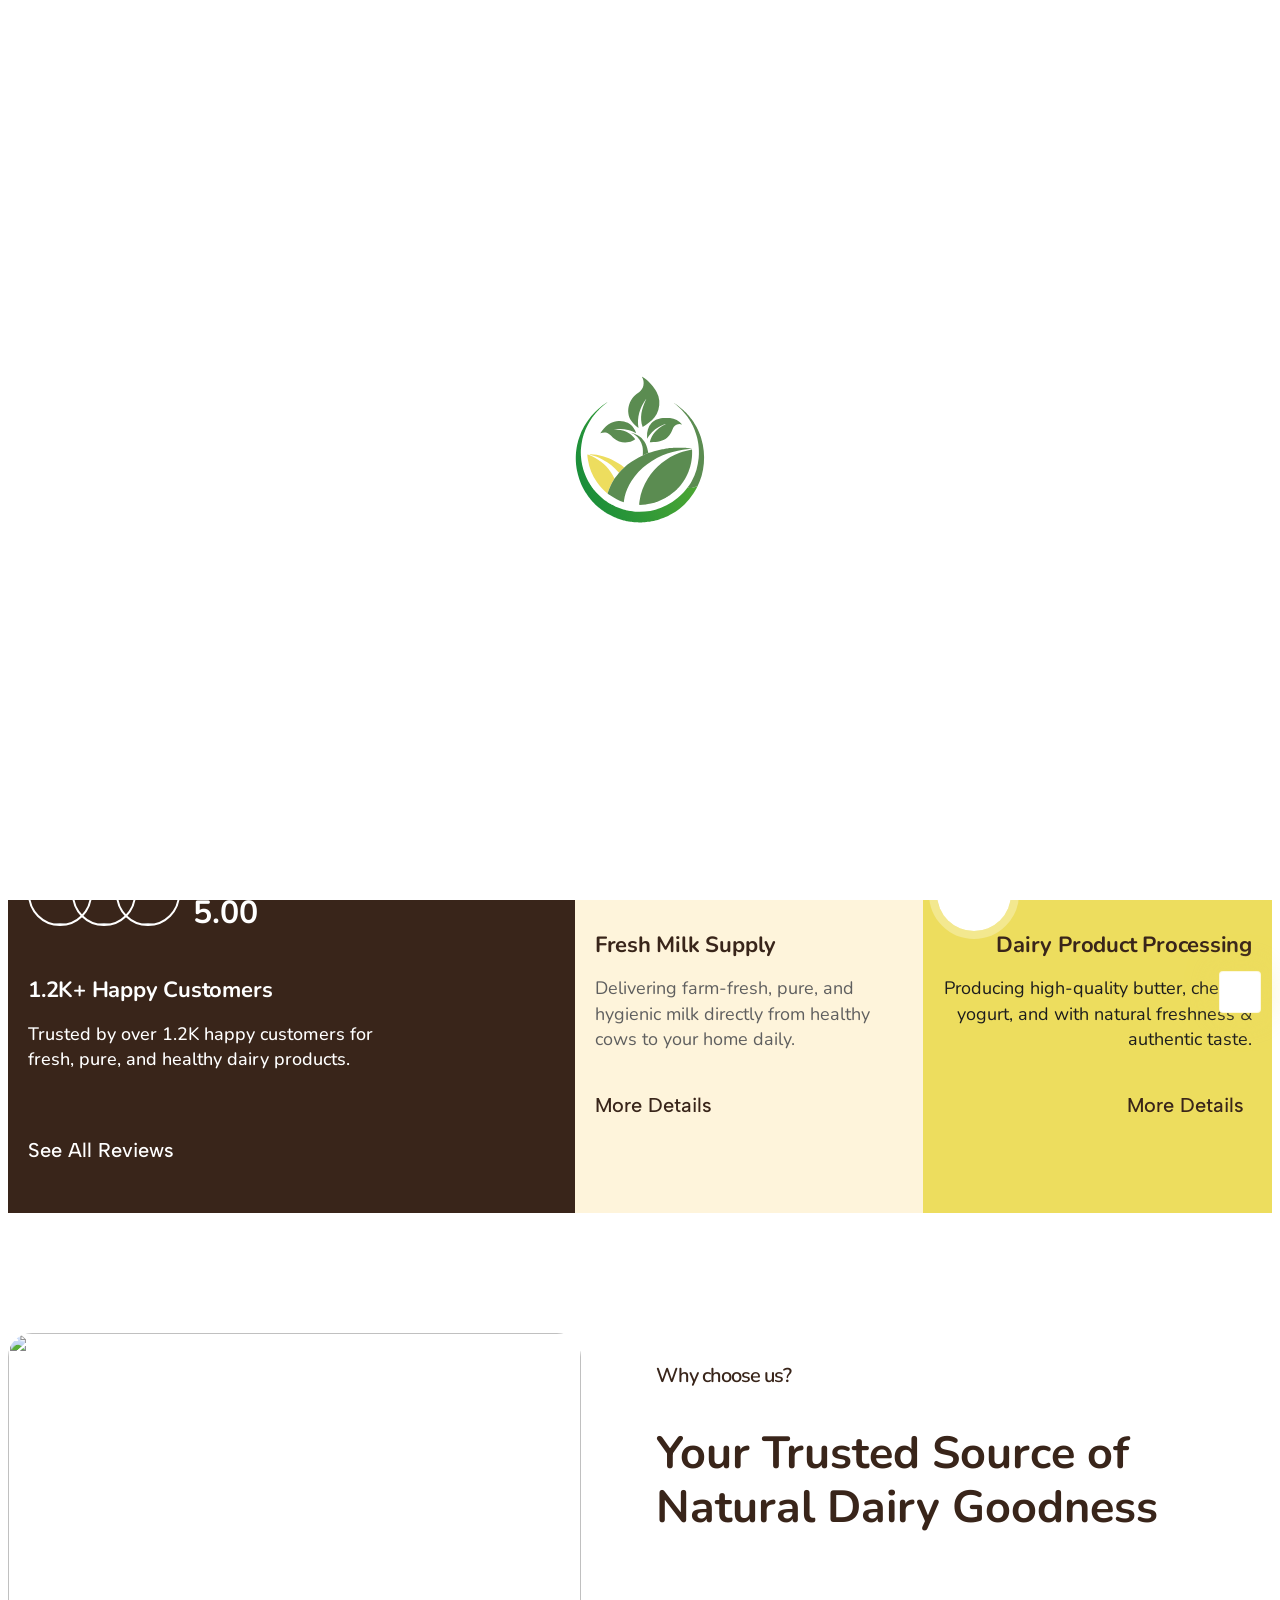
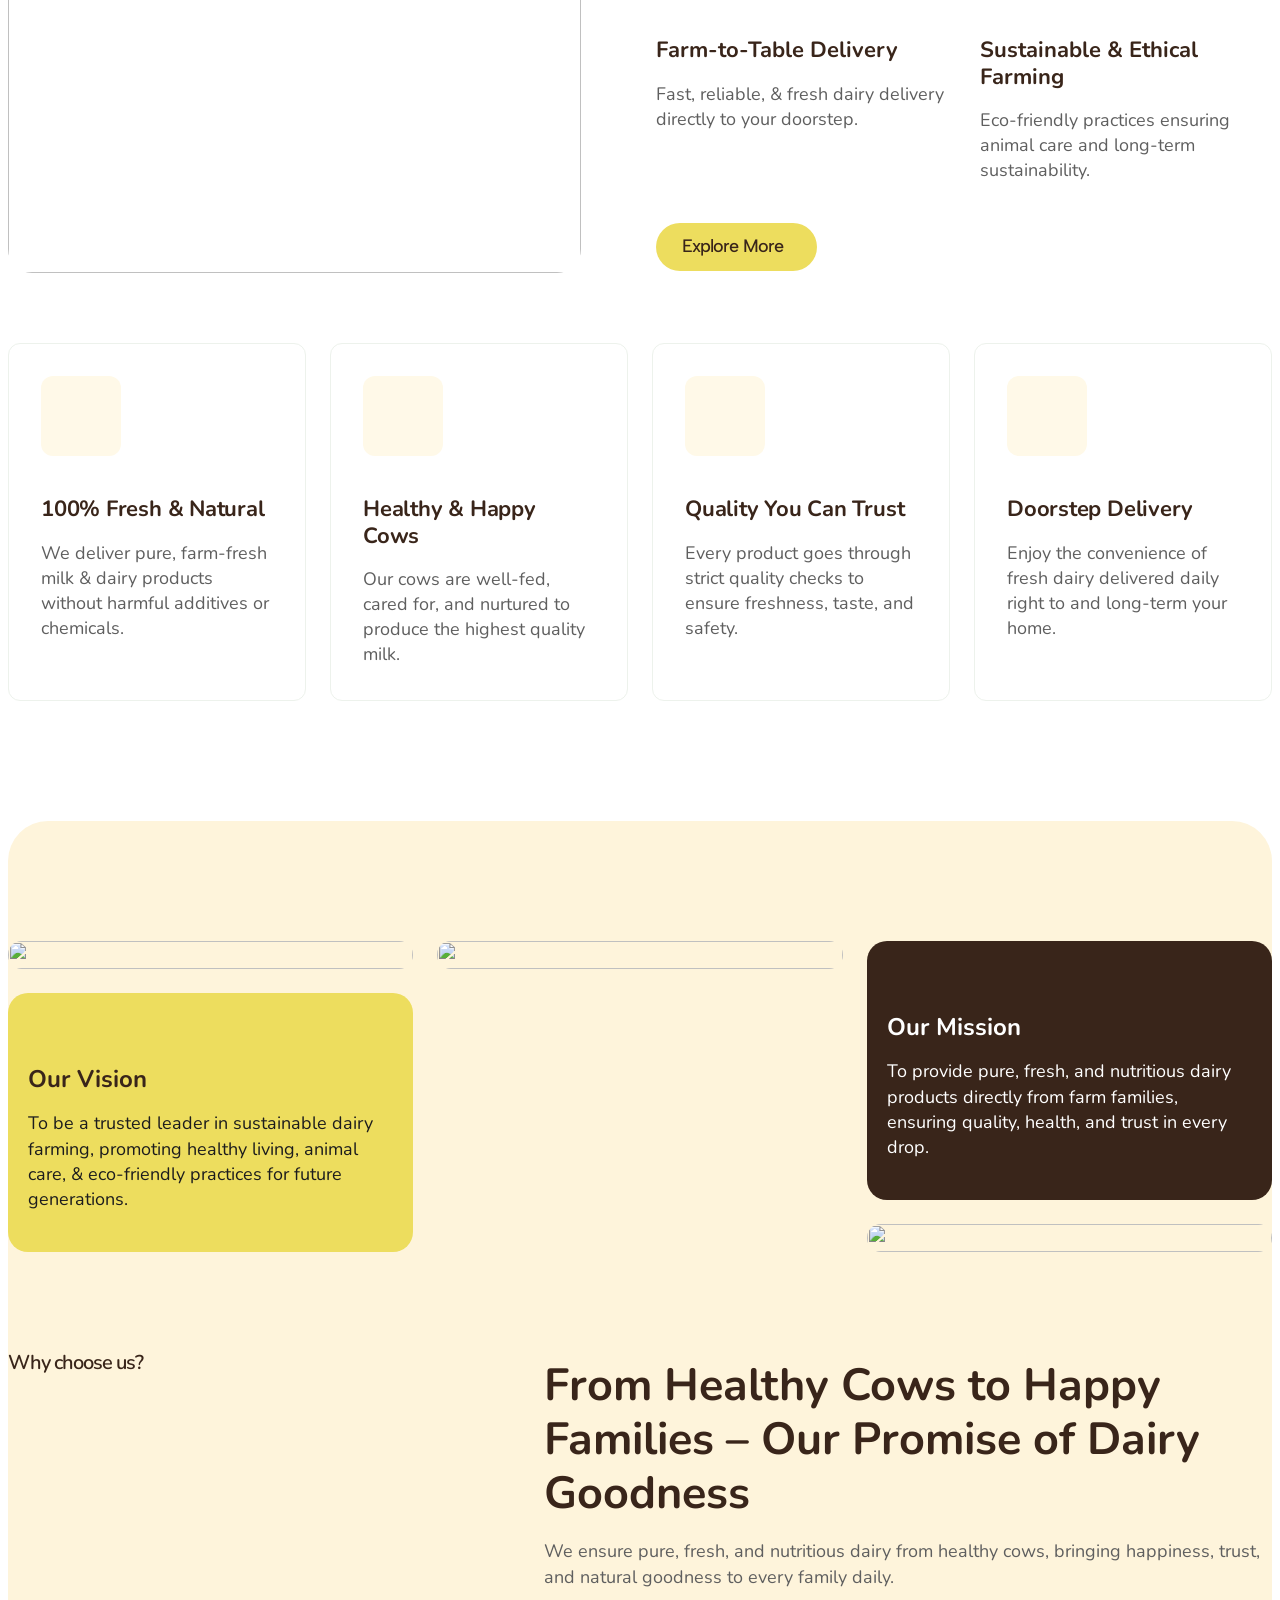
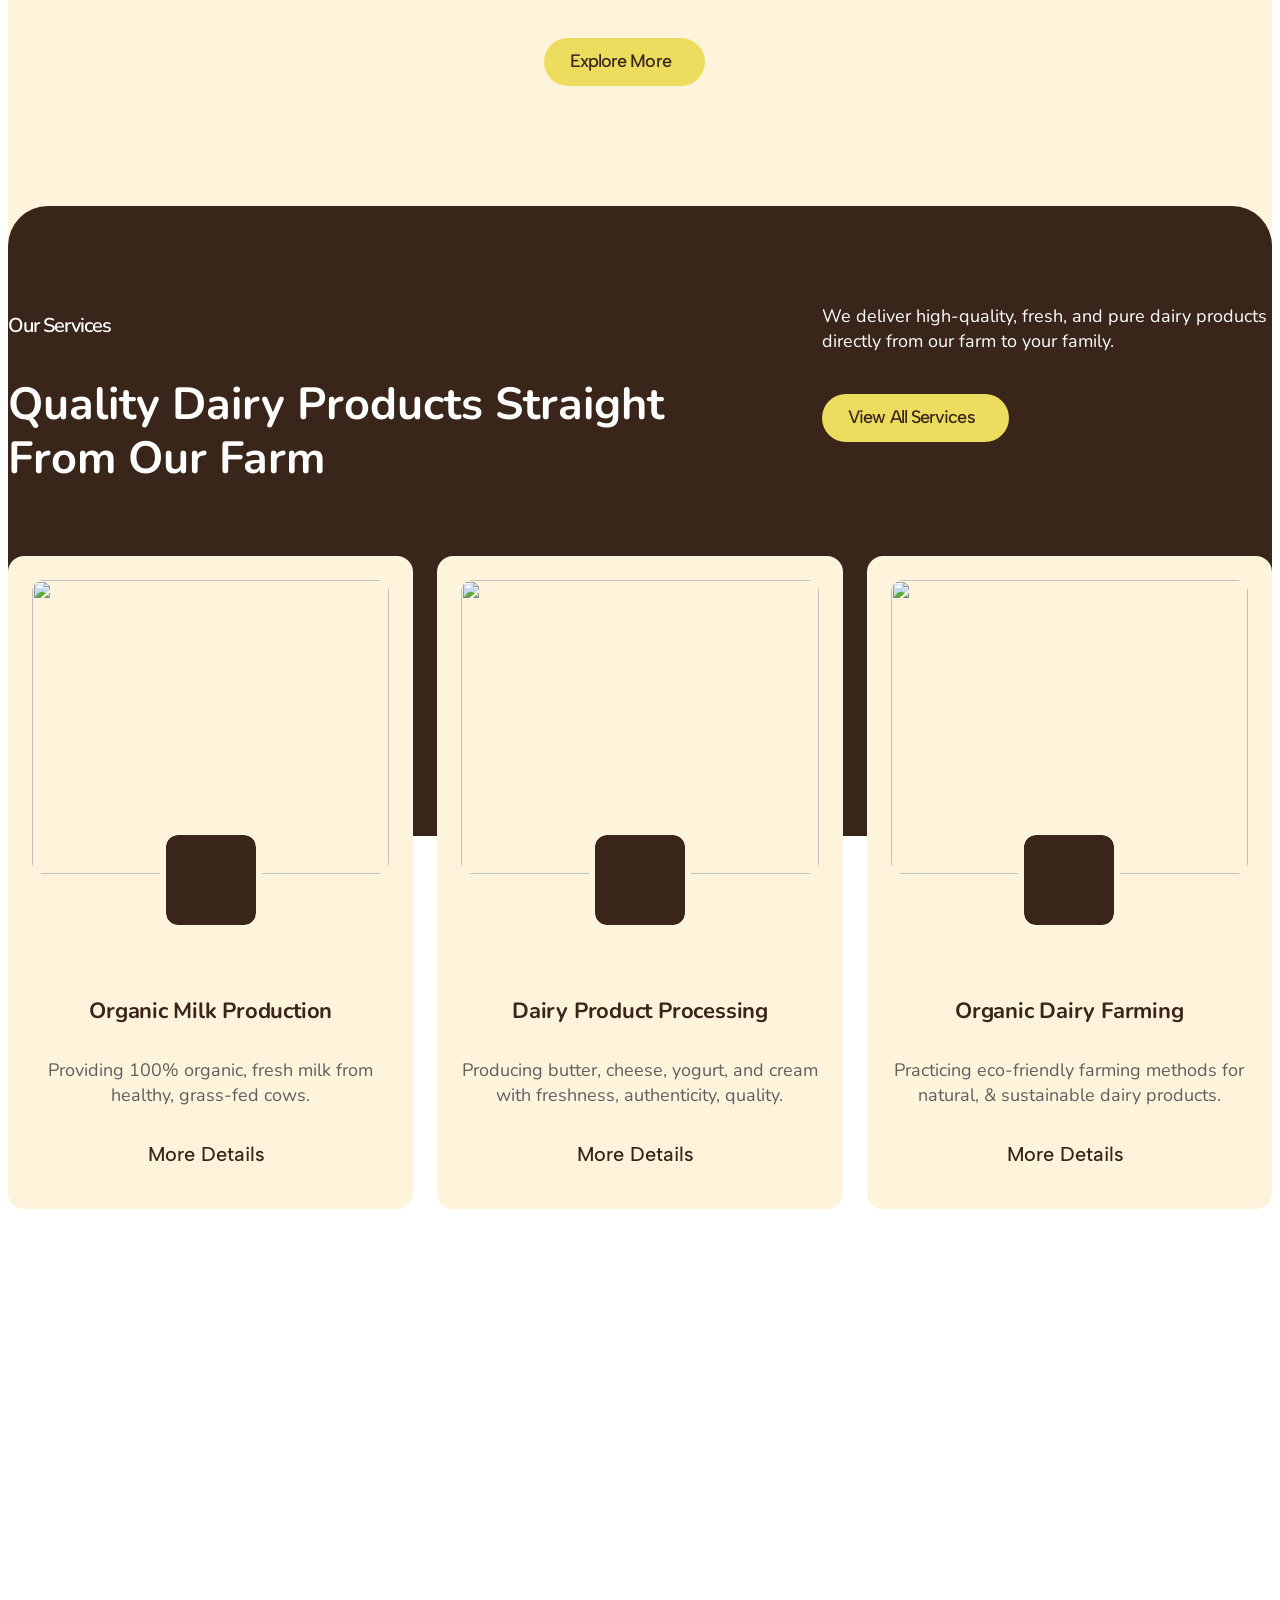
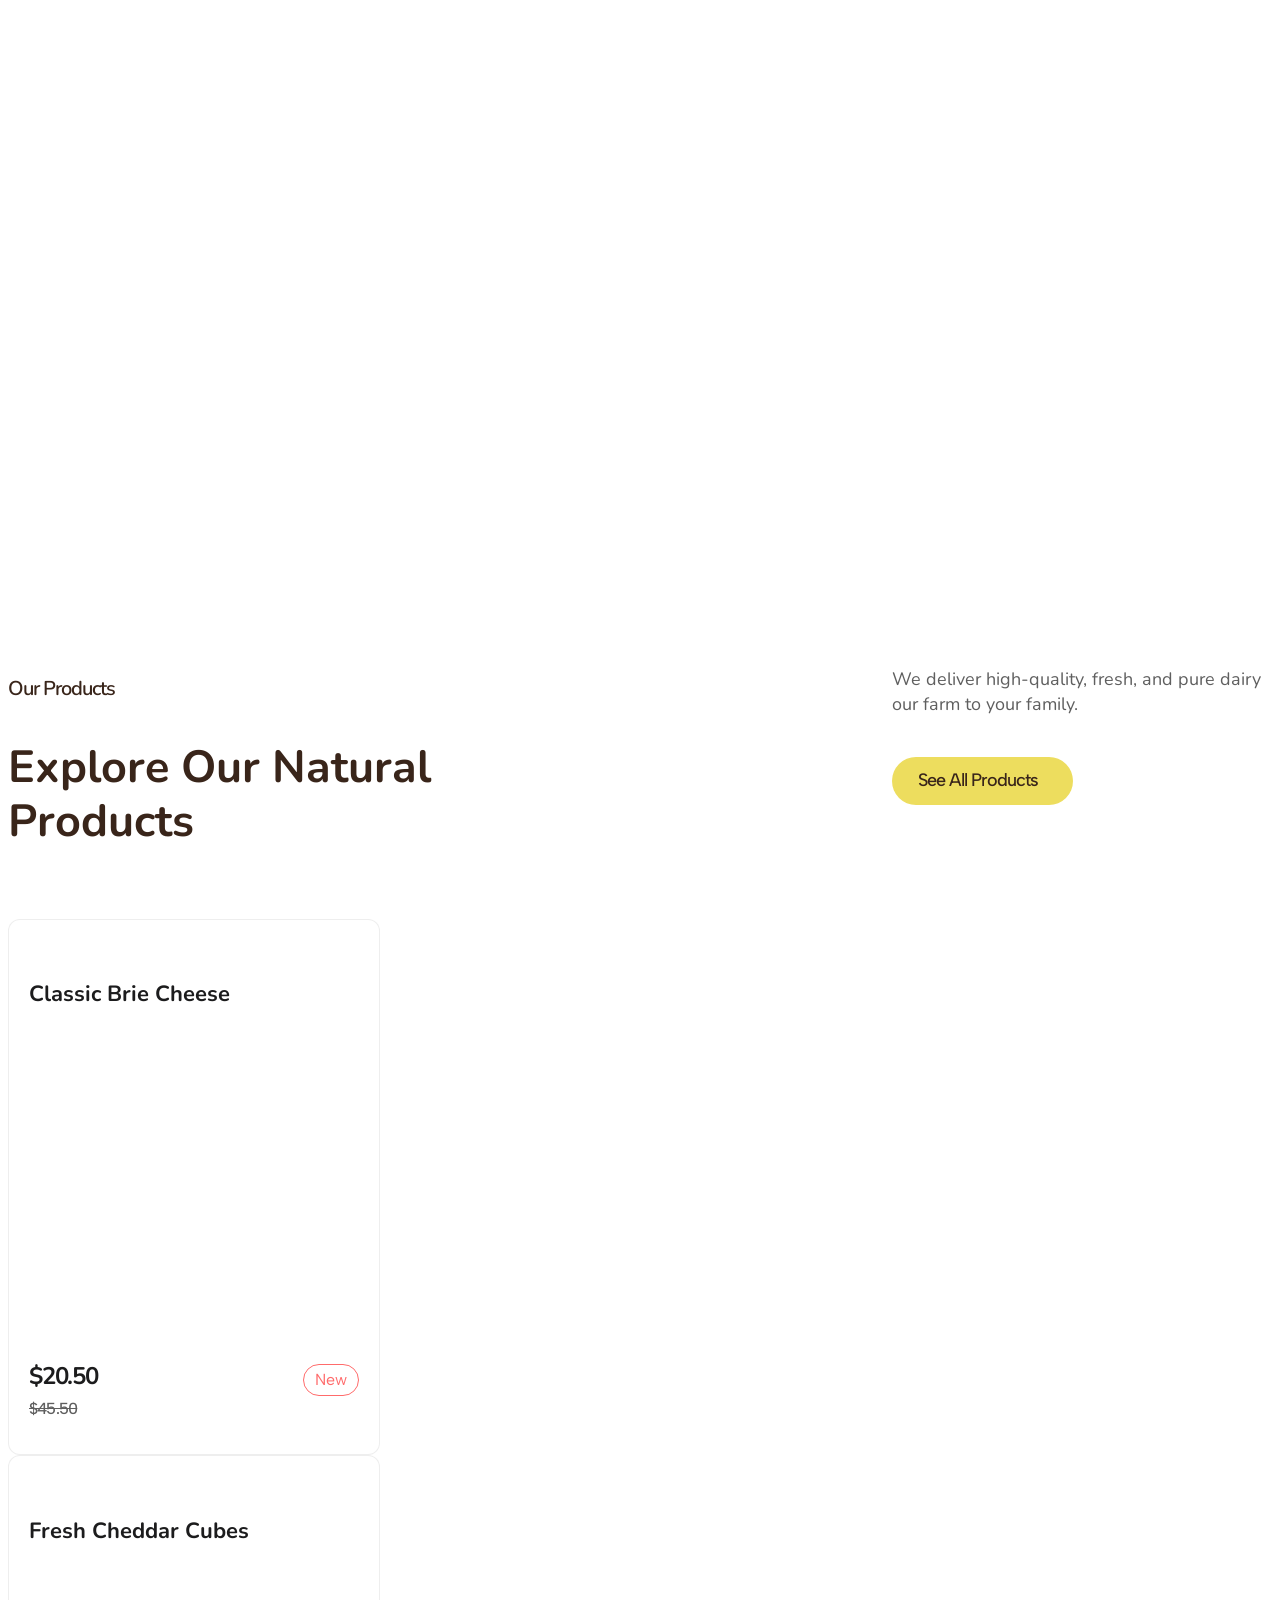
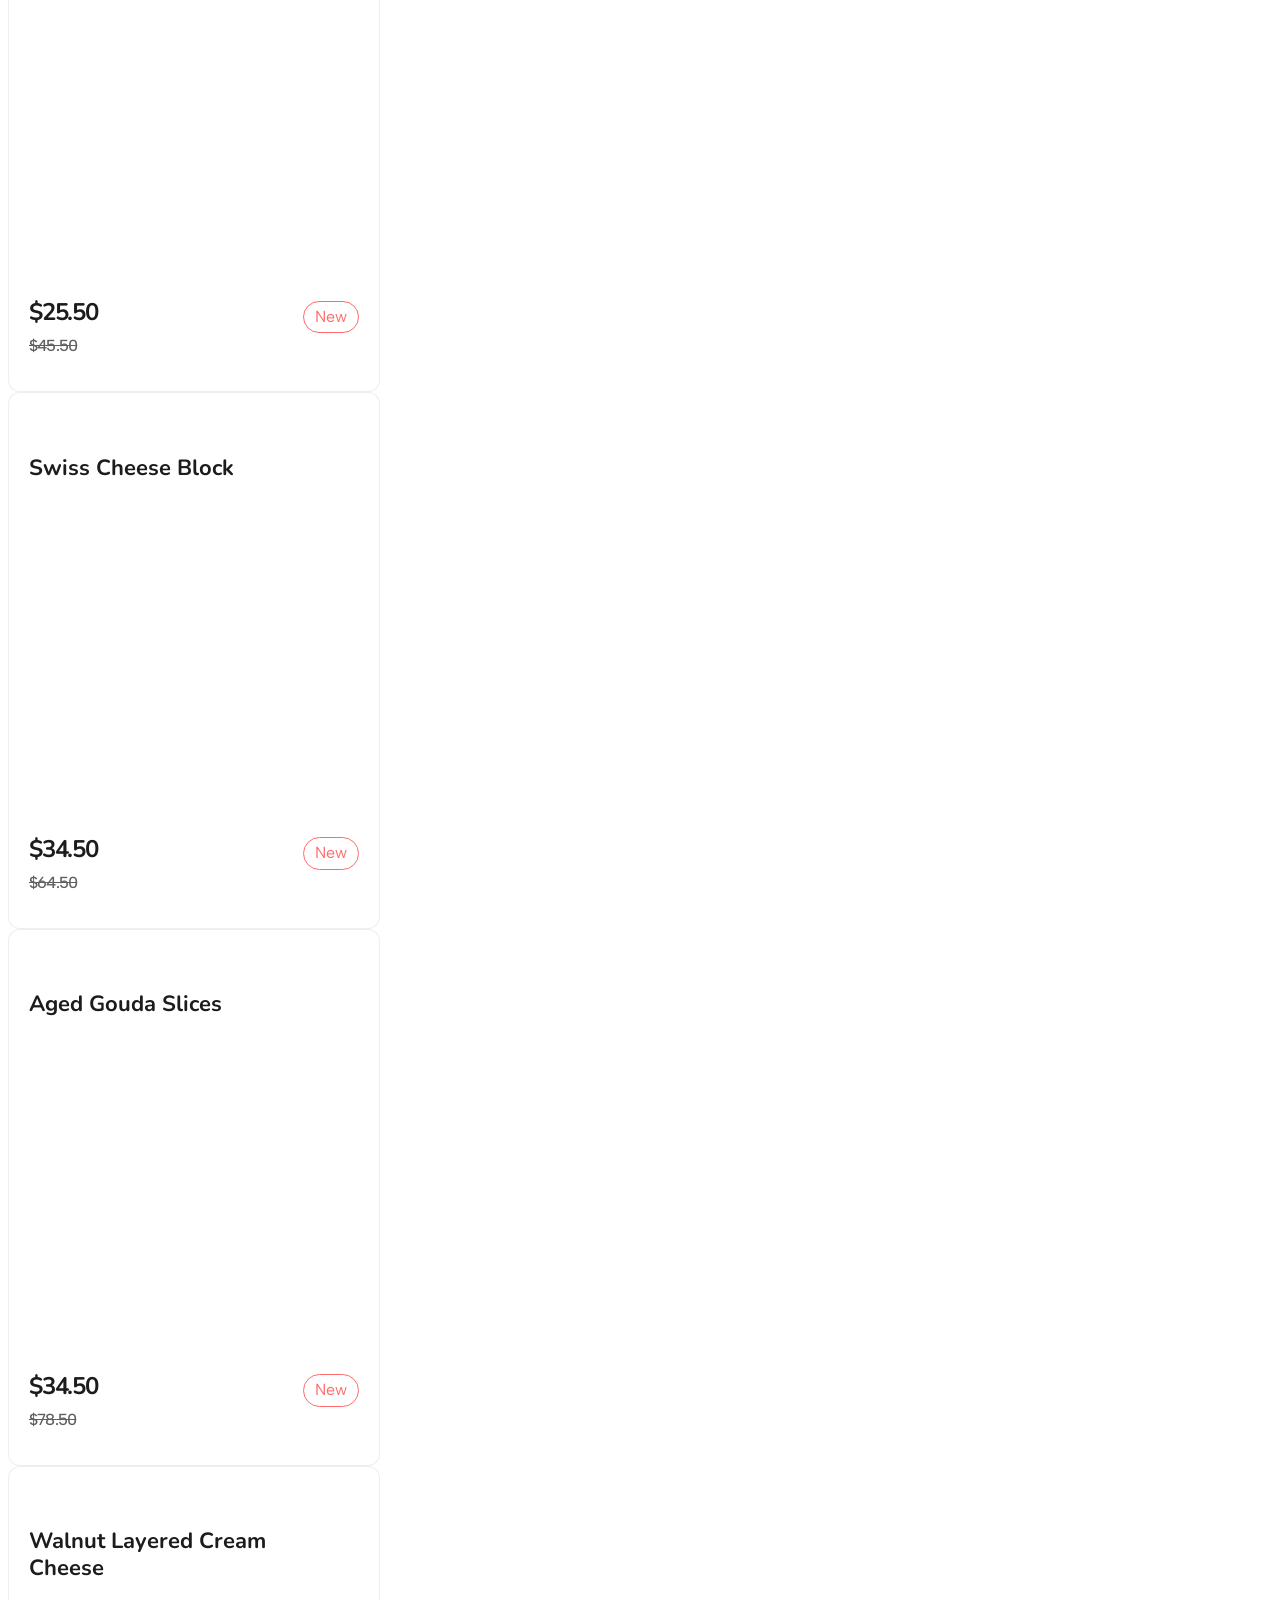
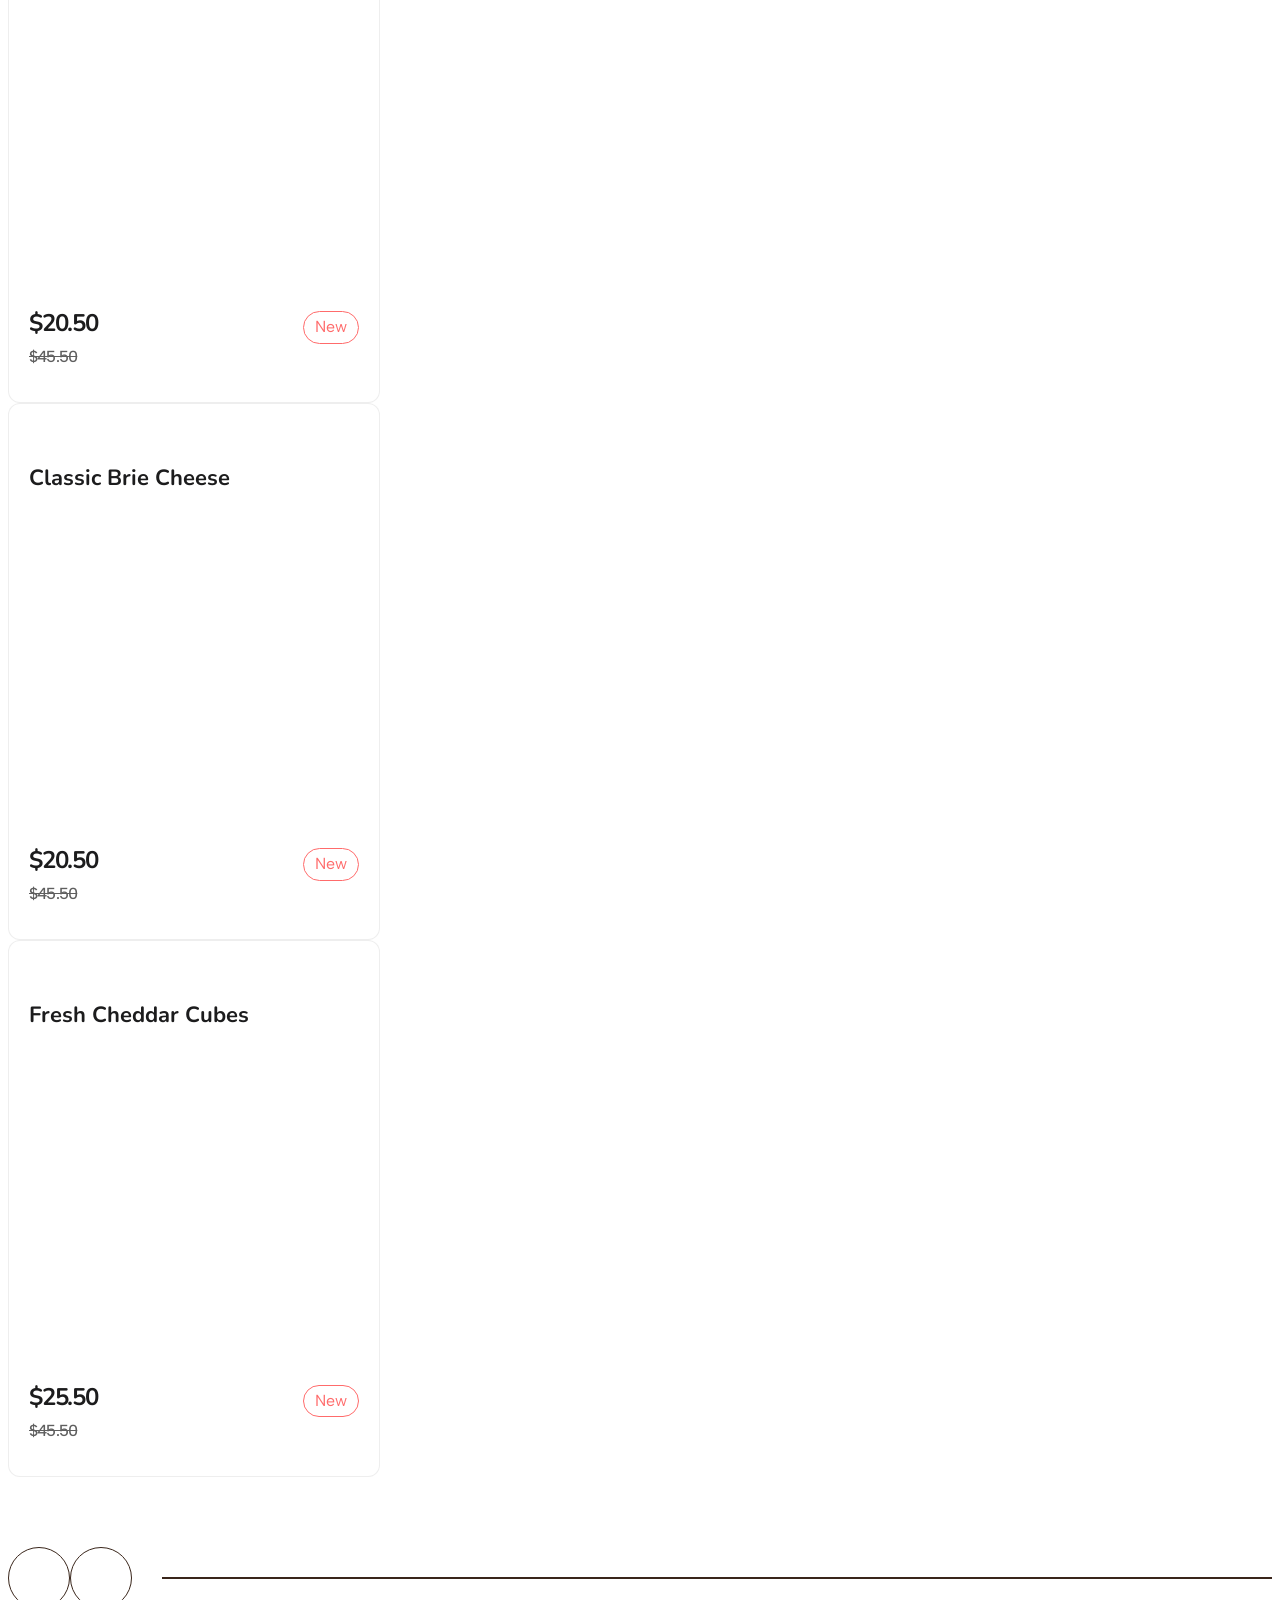
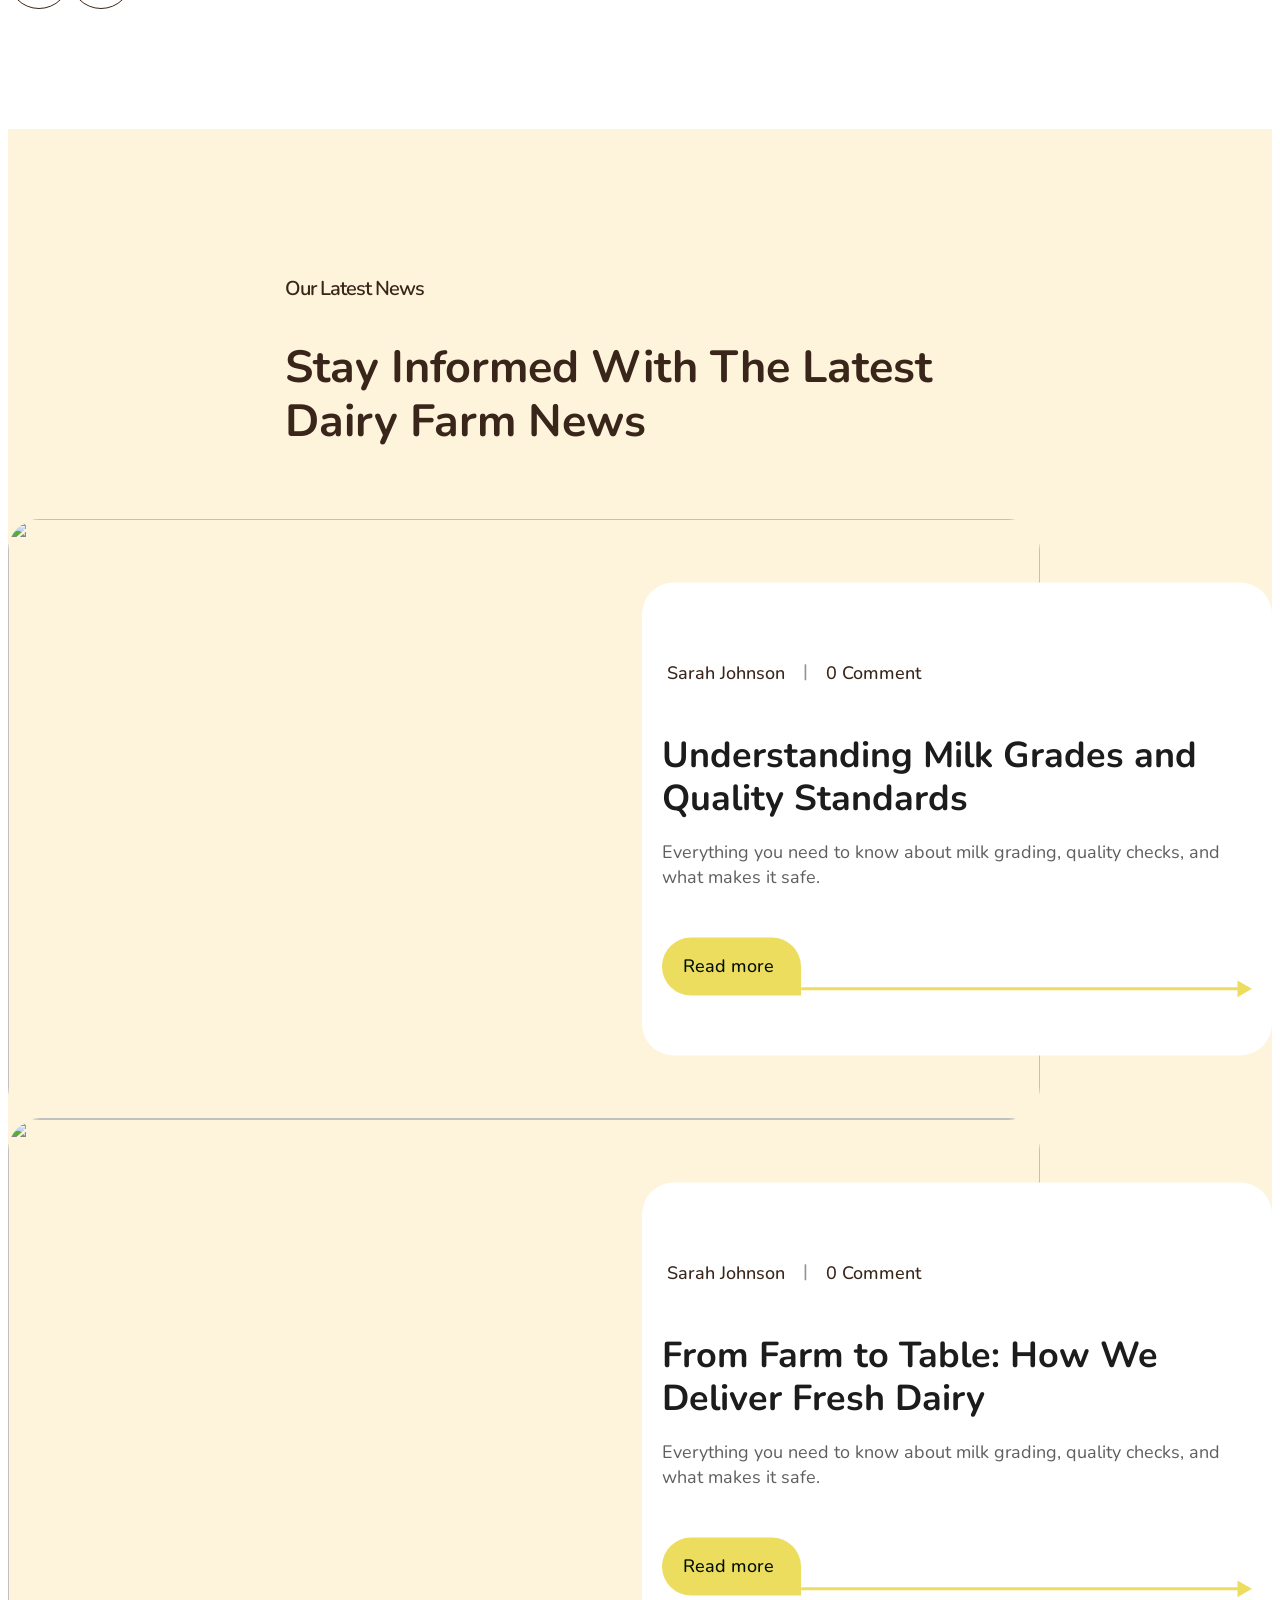
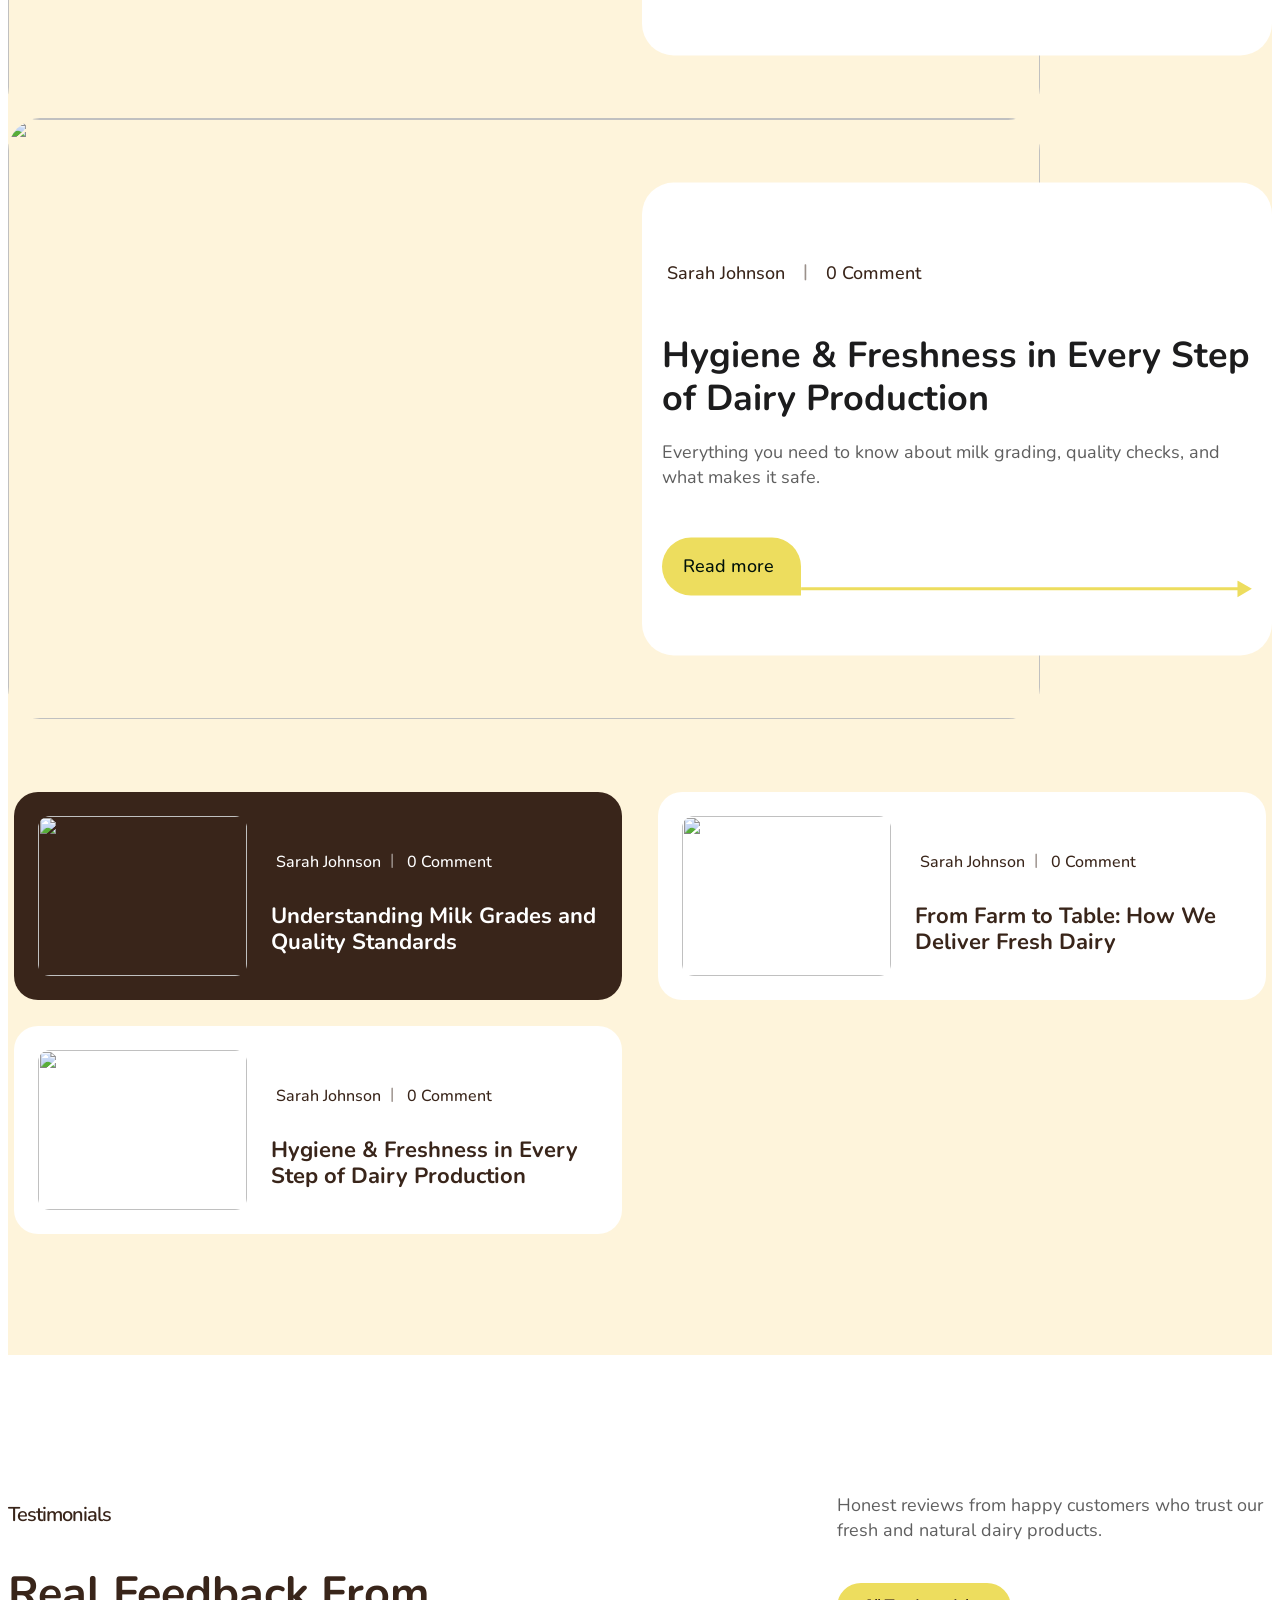
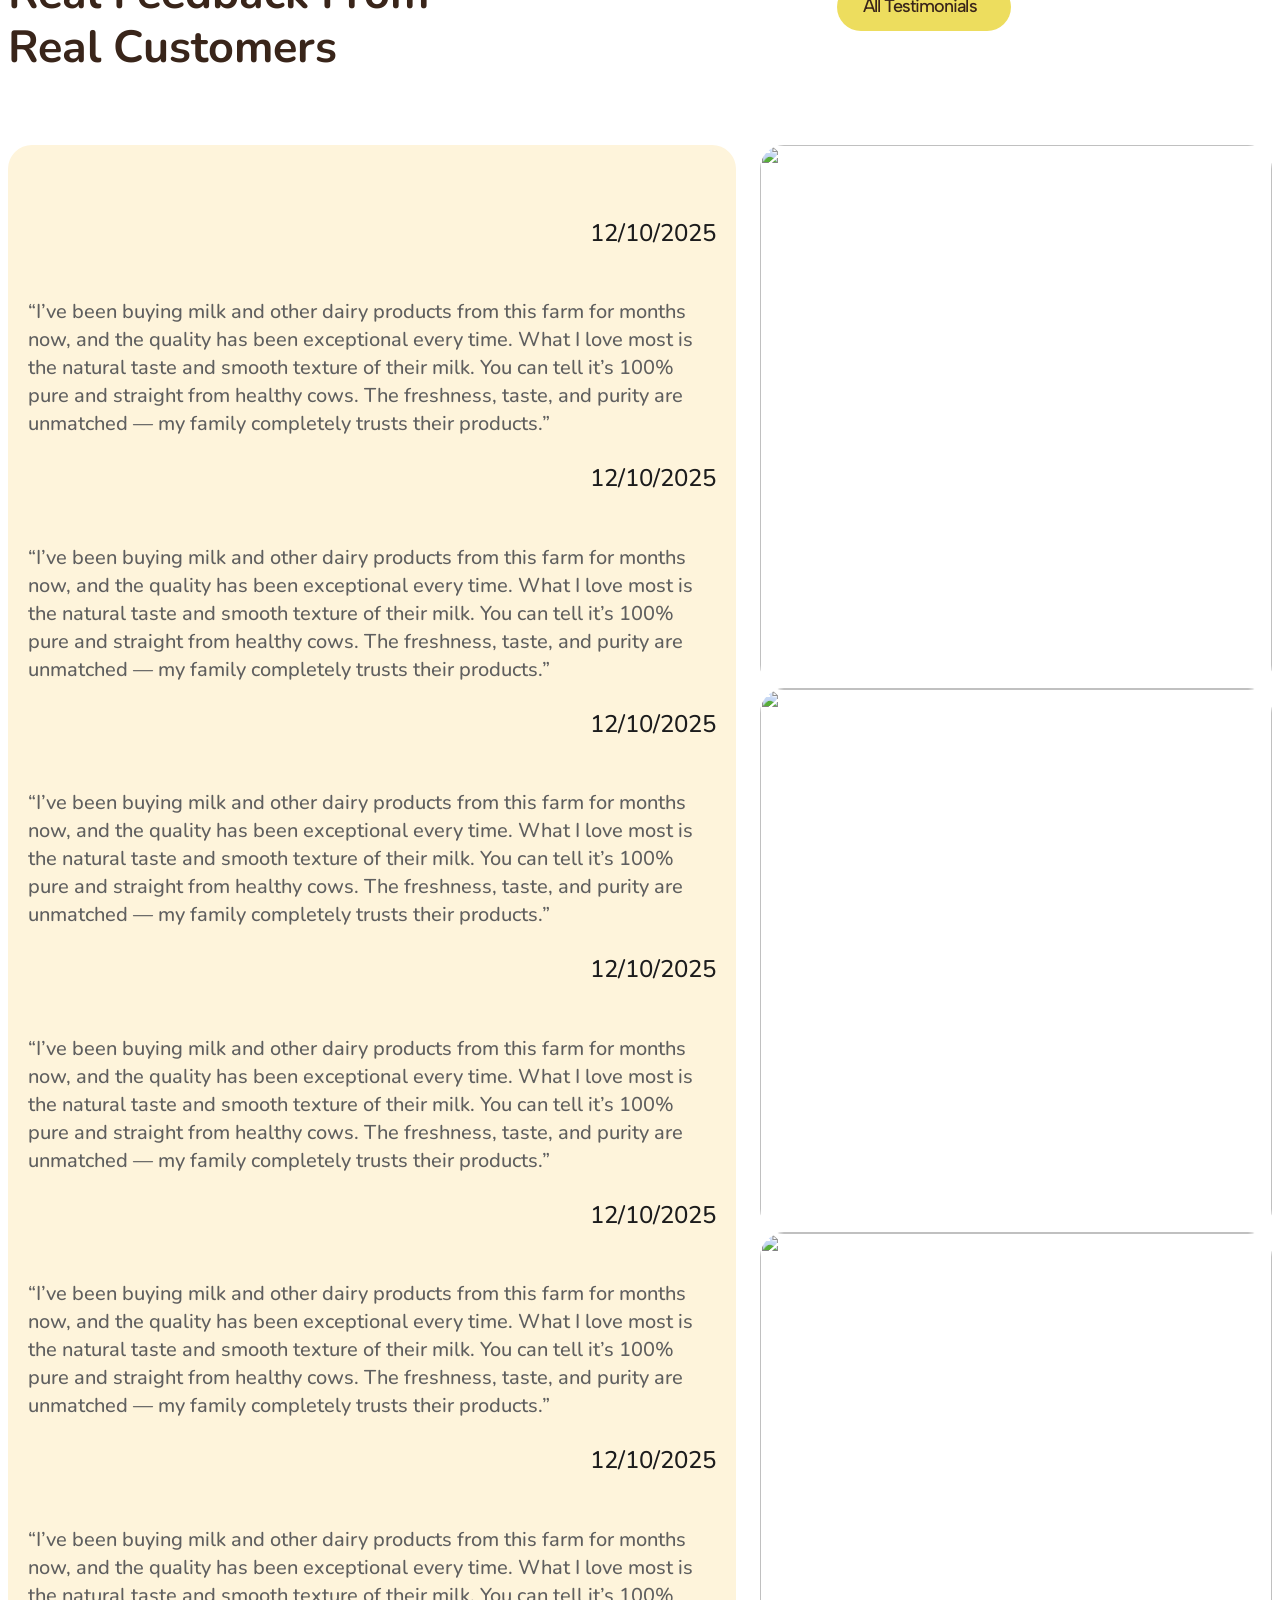
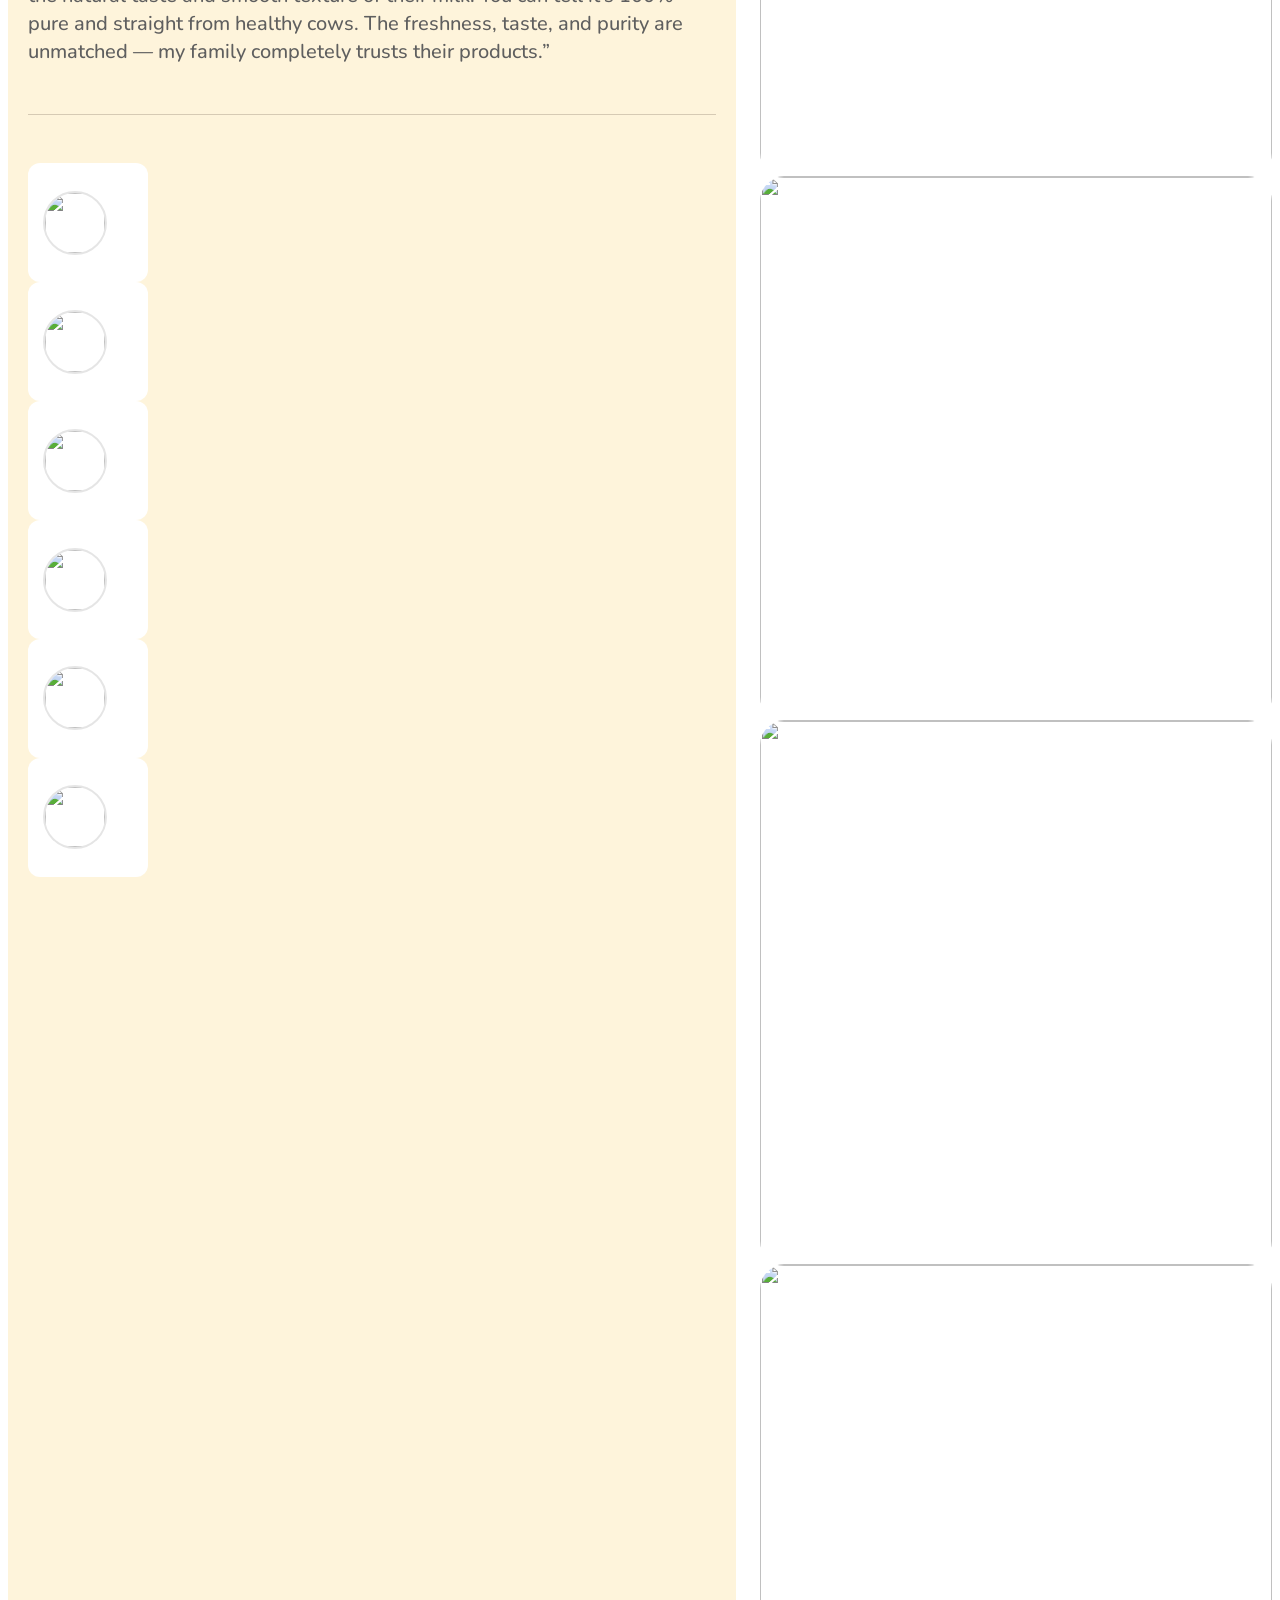
==== index-2.html @ bb770590 "h3-80%" ====
<!Doctype html>
<html class="no-js" lang="zxx">
    
    <head>
        <meta charset="utf-8">
        <meta http-equiv="x-ua-compatible" content="ie=edge">
        <title>AgriSoul - Agriculture HTML Template</title>
        <meta name="description" content="">
        <meta name="viewport" content="width=device-width, initial-scale=1">
		<link rel="shortcut icon" type="image/x-icon" href="assets/img/favicon.ico">
        <!-- Place favicon.ico in the root directory -->


		<!-- all-CSS-link-here -->
        <link rel="stylesheet" href="assets/css/bootstrap.min.css">
        <link rel="stylesheet" href="assets/css/swiper-bundle.min.css">
        <link rel="stylesheet" href="assets/css/all.min.css">
        <link rel="stylesheet" href="assets/css/flaticon_agrisoul.css">
        <link rel="stylesheet" href="assets/css/odometer.min.css">
        <link rel="stylesheet" href="assets/css/nice-select.css">
        <link rel="stylesheet" href="assets/css/animate.css">
        <link rel="stylesheet" href="assets/css/magnific-popup.css">
        <link rel="stylesheet" href="assets/css/main.css">
    </head>

    <body class="as-home-1"  >

            
        <section class="as-home-1-wrapper ">

            <!-- start preloader -->
            <div class="as-preloader">
                <div class="as-preloader-wrap">
                    <svg class="as-preloader-svg" width="150" height="150" viewBox="0 0 50 50" fill="none" xmlns="http://www.w3.org/2000/svg">
                        <path d="M25.9226 26.8354C26.0172 25.7874 26.0135 24.7325 25.7733 23.702C25.4271 22.2167 24.5104 20.739 23.2177 19.9019C23.0034 19.7631 22.7851 19.6267 22.5538 19.5177C22.3846 19.438 22.1787 19.3759 22.0235 19.2756C22.0129 19.2688 22.0026 19.2618 21.9922 19.2549C22.9113 19.463 24.09 19.9437 24.851 20.4886C26.7395 21.8407 27.4317 23.8387 27.7876 26.0298C27.1702 26.2804 26.4947 26.4899 25.9226 26.8354Z" fill="#5B8C51"/>
                        <path d="M7.92188 26.4903C8.03562 26.4789 8.14889 26.4654 8.26327 26.4615C10.9156 26.3708 14.1054 27.4219 16.4327 28.6438C16.8377 28.8565 17.2281 29.1035 17.6203 29.3386C18.347 29.7742 19.1235 30.2505 19.7395 30.8345C19.1408 31.4013 18.5723 31.9914 18.0098 32.5937C16.2521 30.5787 14.8128 29.4034 12.4512 28.1409C11.8416 27.815 11.2211 27.4762 10.5706 27.2384C10.0237 27.0384 9.45898 26.8555 8.89331 26.7162C8.58375 26.64 8.24231 26.6098 7.9446 26.4991C7.93697 26.4963 7.92946 26.4932 7.92188 26.4903Z" fill="#EDDD5E"/>
                        <path d="M40.9078 37.4563C41.0228 37.1855 41.3392 36.8137 41.5144 36.557C41.7881 36.1557 42.0414 35.742 42.2745 35.3159C43.6385 32.8277 44.2543 30.432 44.5562 27.6277C44.6417 26.8334 44.6481 26.0356 44.6256 25.2381C44.6215 25.0901 44.6157 24.9421 44.6084 24.7943C44.6011 24.6464 44.5922 24.4987 44.5816 24.351C44.571 24.2033 44.5589 24.0558 44.5451 23.9084C44.5313 23.761 44.5159 23.6138 44.4989 23.4667C44.4819 23.3196 44.4633 23.1728 44.443 23.0261C44.4228 22.8795 44.401 22.7331 44.3776 22.5868C44.3542 22.4407 44.3291 22.2948 44.3025 22.1492C44.2759 22.0035 44.2477 21.8582 44.2179 21.7132C44.1881 21.5682 44.1567 21.4235 44.1238 21.2792C44.0908 21.1349 44.0563 20.9909 44.0202 20.8473C43.9841 20.7038 43.9464 20.5606 43.9072 20.4179C43.8679 20.2751 43.8271 20.1328 43.7847 19.991C43.7424 19.8491 43.6985 19.7077 43.653 19.5669C43.6076 19.426 43.5606 19.2856 43.5121 19.1457C43.4635 19.0058 43.4135 18.8665 43.362 18.7277C43.3104 18.589 43.2573 18.4508 43.2027 18.3131C43.1481 18.1755 43.0921 18.0385 43.0345 17.9022C42.9769 17.7658 42.9178 17.6301 42.8573 17.495C42.7967 17.3599 42.7347 17.2255 42.6712 17.0917C42.6077 16.958 42.5427 16.825 42.4763 16.6927C42.4099 16.5604 42.3421 16.4288 42.2728 16.298C42.2035 16.1671 42.1328 16.0371 42.0607 15.9078C41.9885 15.7785 41.915 15.65 41.84 15.5224C41.7651 15.3947 41.6887 15.2678 41.611 15.1418C41.5333 15.0158 41.4542 14.8907 41.3738 14.7664C41.2933 14.6421 41.2115 14.5187 41.1284 14.3962C41.0452 14.2738 40.9607 14.1522 40.8749 14.0316C40.7891 13.9109 40.702 13.7913 40.6135 13.6725C40.5251 13.5538 40.4354 13.4361 40.3444 13.3193C40.2534 13.2025 40.1611 13.0868 40.0676 12.972C39.974 12.8573 39.8792 12.7436 39.7832 12.6309C39.6872 12.5182 39.5899 12.4066 39.4915 12.2961C39.168 11.932 38.8325 11.5793 38.4851 11.238C38.1376 10.8967 37.7789 10.5676 37.4091 10.2507C37.1812 10.0553 36.952 9.85813 36.714 9.67522C36.5538 9.55211 36.3115 9.43323 36.1875 9.2793C36.2224 9.29194 36.2547 9.3038 36.2875 9.32123C36.955 9.67515 37.5841 10.1746 38.18 10.6352C38.2872 10.7186 38.3937 10.803 38.4994 10.8884C38.605 10.9738 38.7098 11.0603 38.8138 11.1477C38.9178 11.2352 39.0209 11.3236 39.1232 11.4131C39.2254 11.5026 39.3268 11.593 39.4274 11.6844C39.5279 11.7758 39.6275 11.8682 39.7263 11.9615C39.825 12.0548 39.9228 12.1491 40.0197 12.2444C40.1166 12.3396 40.2126 12.4358 40.3076 12.5328C40.4027 12.6299 40.4968 12.7279 40.59 12.8268C40.6831 12.9257 40.7753 13.0255 40.8665 13.1262C40.9578 13.2269 41.048 13.3284 41.1373 13.4309C41.2266 13.5333 41.3148 13.6366 41.4021 13.7407C41.4894 13.8449 41.5756 13.9498 41.6609 14.0556C41.7461 14.1614 41.8303 14.268 41.9135 14.3755C41.9967 14.4829 42.0788 14.5911 42.1599 14.7001C42.241 14.8092 42.321 14.919 42.4 15.0295C42.479 15.1401 42.5569 15.2514 42.6337 15.3635C42.7105 15.4756 42.7862 15.5884 42.8608 15.7019C42.9354 15.8154 43.009 15.9297 43.0814 16.0446C43.1538 16.1596 43.2251 16.2752 43.2953 16.3916C43.3655 16.5079 43.4345 16.6249 43.5025 16.7426C43.5704 16.8602 43.6372 16.9785 43.7028 17.0975C43.7684 17.2165 43.8329 17.3361 43.8963 17.4563C43.9596 17.5765 44.0217 17.6973 44.0827 17.8187C44.1437 17.9401 44.2035 18.0621 44.2622 18.1847C44.3208 18.3072 44.3783 18.4303 44.4345 18.554C44.4908 18.6777 44.5458 18.8019 44.5997 18.9267C44.6535 19.0514 44.7062 19.1767 44.7576 19.3024C44.809 19.4282 44.8592 19.5544 44.9082 19.6812C44.9572 19.8079 45.005 19.9351 45.0515 20.0627C45.0981 20.1903 45.1434 20.3184 45.1874 20.447C45.2315 20.5755 45.2743 20.7044 45.3158 20.8338C45.3574 20.9632 45.3977 21.0929 45.4368 21.2231C47.0542 26.523 46.5768 32.5657 43.9843 37.4744C44.0001 37.3891 44.0084 37.2329 43.961 37.1571C43.9446 37.1309 43.9401 37.1313 43.9078 37.1318C43.7431 37.1347 43.4667 37.3026 43.3104 37.3701C42.8616 37.5641 42.1175 37.7287 41.6289 37.6921C41.4537 37.679 41.2744 37.6195 41.1075 37.5673C41.0847 37.5165 41.0639 37.4696 41.0515 37.4152L41.0017 37.3821L40.9522 37.4754L40.9078 37.4563Z" fill="#5B8C51"/>
                        <path class="path-3" d="M17.8968 15.3558C18.7506 15.2339 20.1591 15.5649 20.9336 15.9439C22.0333 16.4819 22.8652 17.4244 23.3678 18.5336C23.4988 18.8227 23.5932 19.1319 23.695 19.4324C22.9325 18.9545 21.875 18.5788 21.0084 18.3436C19.6594 17.9773 18.1394 17.8946 16.7666 18.1636C16.6188 18.1926 16.3487 18.2153 16.2255 18.2973C16.2179 18.3024 16.2114 18.309 16.2044 18.3148L16.2048 18.3142C16.6084 18.307 17.005 18.2461 17.4129 18.2509C18.8401 18.2676 20.413 18.7134 21.5884 19.5426C21.9671 19.8098 22.3037 20.1308 22.6261 20.4623C22.902 20.7582 23.1682 21.0568 23.4023 21.3879C22.7308 21.8025 22.089 22.2034 21.3069 22.3741C19.5617 22.7552 17.5643 22.3066 16.2338 21.0907C15.6993 20.6022 15.2736 20.0241 14.6532 19.6283C13.7131 19.0284 12.8073 19.1601 11.7734 19.3832C12.1553 18.8564 12.5434 18.3305 12.9669 17.8359C13.8512 16.8028 15.0935 15.9358 16.4133 15.5823C16.9021 15.4514 17.3943 15.3948 17.8968 15.3558Z" fill="#5B8C51"/>
                        <path class="path-2" d="M33.2381 14.3016C33.5316 14.289 33.825 14.2888 34.1185 14.301C34.4119 14.3131 34.7044 14.3375 34.9958 14.3743C36.6077 14.5756 38.0345 15.238 39.0463 16.538C38.7373 16.4447 38.4237 16.3692 38.0995 16.3625C36.9946 16.3393 36.3014 17.1153 35.8627 18.0504C35.6609 18.4804 35.517 18.939 35.2948 19.3596C35.0143 19.8903 34.6215 20.3762 34.1901 20.7914C32.6413 22.2822 30.2925 22.4388 28.2586 22.4008C28.5228 21.1236 29.1538 19.9956 29.992 19.0107C30.7536 18.1376 31.6233 17.3949 32.6315 16.8198C32.916 16.6575 33.2266 16.5444 33.5074 16.381L33.5164 16.3485C33.5362 16.3494 33.5284 16.3527 33.541 16.342C33.5039 16.321 33.528 16.33 33.4646 16.3306L33.5351 16.3936L33.5013 16.3952L33.459 16.3332C33.1575 16.412 32.8529 16.5607 32.5626 16.677C30.7963 17.3847 29.2058 18.6555 28.0736 20.183C27.8304 20.5111 27.6205 20.8723 27.4035 21.2185C27.3716 21.025 27.3625 20.8276 27.3535 20.6318C27.2753 18.9295 27.6573 17.291 28.839 16.0086C30.0688 14.6741 31.5024 14.3785 33.2381 14.3016Z" fill="#5B8C51"/>
                        <path d="M14.1706 39.4711C12.897 38.5195 11.5889 37.0737 10.6713 35.7737C9.0348 33.4553 8.07617 30.9431 7.62414 28.1507C7.56158 27.7644 7.41404 26.8568 7.47569 26.4996C7.63765 26.4624 7.90334 26.596 8.05254 26.6536C8.72139 26.9113 9.35211 27.2372 9.97697 27.5866C12.8256 29.1794 15.1523 31.5337 16.4839 34.5343C16.2426 34.9654 15.9465 35.3647 15.7056 35.7976C15.0563 36.9644 14.5743 38.2012 14.1706 39.4711Z" fill="#EDDD5E"/>
                        <path class="path-1" d="M25.6178 0.601562C25.6395 0.606649 25.671 0.613136 25.6932 0.620906C25.9709 0.718112 26.2812 0.939405 26.519 1.10685C28.0444 2.18085 29.6583 4.02033 30.5339 5.67476C31.5498 7.59402 31.7485 9.56064 31.1075 11.6407C30.5161 13.5596 29.4414 14.7159 27.9103 15.9408C27.2748 16.4493 26.6118 16.9301 25.8896 17.3099C25.8818 17.2895 25.8742 17.2691 25.8669 17.2486C24.8011 14.2287 25.5708 11.1931 26.8911 8.39829C26.9663 8.24037 27.0338 8.07809 27.1043 7.91802C27.0539 7.97663 27.0073 8.03697 26.9623 8.09986C24.9558 10.9031 23.9208 14.1884 24.4886 17.6291C23.4845 16.9619 22.4763 15.9683 21.8364 14.944C21.4409 14.3108 21.2325 13.6095 21.132 12.8734C20.8489 10.7976 21.5552 8.75739 22.9356 7.19532C24.1134 5.86243 25.6724 5.51266 26.1172 3.56123C26.3601 2.49564 26.1897 1.52001 25.6178 0.601562Z" fill="#5B8C51"/>
                        <path d="M27.7836 26.0279C28.4101 25.7805 29.0573 25.5843 29.7034 25.3954C29.9238 25.3323 30.1447 25.2717 30.3664 25.2137C30.5881 25.1556 30.8104 25.1001 31.0334 25.0471C31.2563 24.9941 31.4799 24.9437 31.704 24.8958C31.9281 24.8479 32.1527 24.8026 32.3778 24.7598C32.6029 24.717 32.8285 24.6768 33.0546 24.6392C33.2806 24.6016 33.5071 24.5666 33.7339 24.5341C33.9608 24.5017 34.188 24.4718 34.4155 24.4446C34.6431 24.4173 34.8709 24.3926 35.099 24.3705C35.3271 24.3485 35.5554 24.329 35.7839 24.3122C36.0125 24.2953 36.2412 24.281 36.4701 24.2694C36.6989 24.2577 36.9279 24.2487 37.157 24.2423C37.3861 24.2359 37.6152 24.2321 37.8443 24.2309C38.0735 24.2297 38.3026 24.2311 38.5318 24.2351C38.7609 24.2391 38.9899 24.2458 39.2189 24.255C39.4479 24.2643 39.6767 24.2762 39.9055 24.2906C40.1341 24.3051 40.3627 24.3222 40.591 24.3419C41.1889 24.3882 41.8068 24.4131 42.3988 24.508L42.3566 24.5177C42.0266 24.5915 41.6831 24.623 41.348 24.6667L39.3239 24.9195C38.7591 24.9944 38.1968 25.1286 37.6404 25.2507C36.4581 25.5101 35.2616 25.7917 34.1173 26.1885C29.3917 27.8274 24.9287 31.0339 22.2064 35.2692C21.1557 36.9038 20.3237 38.7231 19.8945 40.6242C19.7611 41.2148 19.6937 41.8099 19.5929 42.4049C17.961 41.9068 16.4207 41.0674 15.0315 40.0873C14.7505 39.8891 14.4571 39.6924 14.1953 39.4695C14.599 38.1996 15.0811 36.9628 15.7303 35.7959C15.9712 35.363 16.2673 34.9638 16.5086 34.5326C16.997 33.8732 17.5014 33.2263 18.022 32.5919C18.5845 31.9896 19.153 31.3995 19.7517 30.8327C21.1624 29.4951 22.8503 28.4139 24.5589 27.5026C24.994 27.2705 25.4555 27.0881 25.8873 26.8511L25.9186 26.8336C26.4907 26.488 27.1663 26.2785 27.7836 26.0279Z" fill="#5B8C51"/>
                        <path d="M42.2811 24.8623L42.3098 24.8662C42.3634 24.9476 42.355 25.0718 42.3582 25.1675C42.3632 25.2906 42.3669 25.4137 42.3693 25.5369C42.3717 25.6601 42.3728 25.7833 42.3725 25.9065C42.3723 26.0297 42.3707 26.1529 42.3678 26.276C42.365 26.3992 42.3608 26.5224 42.3552 26.6455C42.3497 26.7685 42.3429 26.8915 42.3348 27.0145C42.3266 27.1374 42.3172 27.2602 42.3064 27.383C42.2957 27.5057 42.2836 27.6283 42.2702 27.7508C42.2568 27.8733 42.2421 27.9956 42.2261 28.1177C42.2101 28.2399 42.1928 28.3619 42.1742 28.4837C42.1556 28.6055 42.1357 28.7271 42.1145 28.8484C42.0933 28.9698 42.0708 29.0909 42.047 29.2118C42.0232 29.3327 41.9982 29.4533 41.9718 29.5736C41.9454 29.694 41.9177 29.814 41.8888 29.9338C41.8599 30.0536 41.8297 30.173 41.7982 30.2921C41.7667 30.4112 41.7339 30.53 41.6999 30.6484C41.6659 30.7668 41.6306 30.8849 41.5941 31.0025C41.5575 31.1202 41.5198 31.2375 41.4807 31.3543C41.4416 31.4712 41.4013 31.5876 41.3598 31.7036C41.3183 31.8196 41.2755 31.9351 41.2315 32.0502C41.1875 32.1653 41.1422 32.2799 41.0958 32.394C41.0493 32.5081 41.0017 32.6217 40.9527 32.7348C40.9039 32.8479 40.8538 32.9605 40.8025 33.0725C40.7512 33.1845 40.6987 33.296 40.6451 33.4069C40.5914 33.5178 40.5366 33.6281 40.4805 33.7378C40.4245 33.8475 40.3673 33.9567 40.3089 34.0652C40.2506 34.1737 40.1911 34.2815 40.1304 34.3888C40.0698 34.496 40.008 34.6026 39.945 34.7085C39.8821 34.8144 39.818 34.9197 39.7528 35.0242C39.6876 35.1287 39.6213 35.2326 39.5539 35.3357C39.4865 35.4388 39.418 35.5412 39.3484 35.6429C39.2788 35.7446 39.2081 35.8455 39.1363 35.9456C39.0646 36.0458 38.9917 36.1451 38.9179 36.2438C38.5921 36.6748 38.2579 37.1063 37.8887 37.5014C37.8001 37.5969 37.7105 37.6915 37.6198 37.7851C37.5292 37.8788 37.4375 37.9714 37.3449 38.063C37.2523 38.1547 37.1587 38.2453 37.0641 38.3349C36.9695 38.4246 36.874 38.5131 36.7775 38.6007C36.681 38.6883 36.5836 38.7748 36.4852 38.8603C36.3869 38.9458 36.2877 39.0302 36.1875 39.1135C36.0873 39.1968 35.9862 39.2791 35.8843 39.3602C35.7824 39.4414 35.6796 39.5214 35.5759 39.6004C35.4722 39.6793 35.3677 39.7571 35.2624 39.8338C35.1571 39.9105 35.0509 39.9861 34.9439 40.0605C34.8369 40.1348 34.7292 40.2081 34.6206 40.2802C34.5121 40.3522 34.4028 40.4231 34.2927 40.4928C34.1826 40.5626 34.0718 40.6311 33.9602 40.6984C33.8487 40.7658 33.7364 40.8319 33.6234 40.8968C33.5105 40.9617 33.3968 41.0254 33.2824 41.0879C33.1681 41.1504 33.0531 41.2116 32.9374 41.2715C32.8217 41.3316 32.7055 41.3903 32.5885 41.4477C32.4716 41.5052 32.3541 41.5615 32.2359 41.6164C32.1178 41.6714 31.999 41.725 31.8797 41.7774C31.7604 41.8298 31.6406 41.8809 31.5201 41.9307C31.3997 41.9805 31.2788 42.029 31.1574 42.0762C31.0359 42.1234 30.914 42.1693 30.7915 42.2139C30.6691 42.2585 30.5462 42.3017 30.4229 42.3436C30.2995 42.3856 30.1757 42.4262 30.0514 42.4654C29.9272 42.5047 29.8025 42.5426 29.6774 42.5792C29.5524 42.6158 29.4269 42.651 29.3011 42.6849C29.1753 42.7188 29.0491 42.7513 28.9226 42.7824C28.7961 42.8136 28.6693 42.8434 28.5421 42.8718C28.4149 42.9002 28.2875 42.9273 28.1597 42.953C28.032 42.9786 27.904 43.0029 27.7757 43.0258C27.6474 43.0488 27.5189 43.0703 27.3902 43.0904C27.2614 43.1106 27.1325 43.1293 27.0034 43.1467C26.2861 43.244 25.5688 43.279 24.8459 43.3035C24.803 43.3022 24.8292 43.306 24.7702 43.2802C24.7642 43.2616 24.7552 43.2367 24.7516 43.2166C24.6923 42.8887 24.8016 42.3073 24.8471 41.9648C25.1995 39.3121 26.2091 36.7629 27.6228 34.4998C30.0029 30.6894 34.0122 27.4925 38.2244 25.9498C39.5363 25.4692 40.9221 25.1784 42.2811 24.8623Z" fill="#5B8C51"/>
                        <path d="M43.9837 37.475C42.5713 40.143 40.5105 42.7777 38.117 44.6411C37.29 45.285 36.4098 45.8375 35.4992 46.354C35.173 46.5392 34.8422 46.7157 34.5068 46.8835C34.1713 47.0514 33.8317 47.2103 33.4879 47.3604C33.1442 47.5104 32.7967 47.6514 32.4455 47.7833C32.0944 47.9151 31.74 48.0376 31.3824 48.1509C31.213 48.2041 31.0429 48.2552 30.8723 48.3042C30.7016 48.3532 30.5303 48.4001 30.3585 48.4449C30.1866 48.4896 30.0143 48.5322 29.8414 48.5727C29.6685 48.6132 29.4951 48.6515 29.3213 48.6877C29.1474 48.7239 28.9732 48.7579 28.7985 48.7898C28.6238 48.8217 28.4487 48.8514 28.2733 48.8788C28.0979 48.9064 27.9221 48.9318 27.7461 48.955C27.5701 48.9781 27.3938 48.9991 27.2171 49.0179C27.0406 49.0367 26.8638 49.0533 26.6868 49.0678C26.5098 49.0822 26.3327 49.0944 26.1554 49.1044C25.9781 49.1145 25.8007 49.1224 25.6232 49.128C25.4458 49.1336 25.2683 49.1371 25.0907 49.1383C24.9131 49.1396 24.7356 49.1386 24.558 49.1355C24.3805 49.1323 24.203 49.127 24.0256 49.1194C23.8482 49.1119 23.6709 49.1021 23.4937 49.0902C23.3165 49.0782 23.1396 49.0641 22.9627 49.0478C22.7859 49.0315 22.6093 49.013 22.433 48.9923C22.2566 48.9715 22.0805 48.9486 21.9048 48.9236C21.729 48.8985 21.5535 48.8713 21.3784 48.8419C21.2033 48.8124 21.0285 48.7809 20.8542 48.7471C20.6799 48.7134 20.506 48.6775 20.3325 48.6394C20.1591 48.6013 19.9861 48.5612 19.8137 48.5189C19.6412 48.4765 19.4694 48.432 19.298 48.3854C19.1266 48.3388 18.9559 48.2901 18.7858 48.2393C18.6156 48.1884 18.4461 48.1355 18.2773 48.0805C18.1085 48.0255 17.9404 47.9684 17.773 47.9092C17.6055 47.85 17.4388 47.7887 17.273 47.7254C17.1071 47.6621 16.942 47.5967 16.7777 47.5293C16.6134 47.4619 16.45 47.3925 16.2874 47.321C16.1249 47.2496 15.9632 47.1761 15.8025 47.1006C15.6418 47.0252 15.482 46.9477 15.3232 46.8683C15.1643 46.7889 15.0065 46.7075 14.8497 46.6242C14.7366 46.5633 14.6241 46.5014 14.5121 46.4385C14.4001 46.3756 14.2887 46.3117 14.1778 46.2467C14.067 46.1818 13.9568 46.1159 13.8472 46.0489C13.7375 45.982 13.6285 45.9142 13.5201 45.8453C13.4117 45.7764 13.3039 45.7065 13.1968 45.6357C13.0897 45.5649 12.9832 45.4931 12.8773 45.4203C12.7715 45.3476 12.6663 45.2738 12.5617 45.1992C12.4572 45.1245 12.3534 45.0489 12.2502 44.9724C12.1471 44.8959 12.0447 44.8184 11.9429 44.7401C11.8411 44.6617 11.7401 44.5824 11.6398 44.5022C11.5395 44.4219 11.4399 44.3409 11.341 44.2589C11.2421 44.1768 11.1441 44.0939 11.0467 44.0102C10.9494 43.9264 10.8528 43.8417 10.757 43.7562C10.6611 43.6707 10.5661 43.5843 10.4718 43.4971C10.3776 43.4098 10.2841 43.3217 10.1914 43.2328C10.0987 43.1438 10.0069 43.0541 9.91586 42.9634C9.82479 42.8729 9.73456 42.7815 9.64515 42.6892C9.55576 42.597 9.46721 42.504 9.37952 42.4101C9.29179 42.3163 9.20492 42.2217 9.11891 42.1263C9.03293 42.0309 8.94781 41.9348 8.86353 41.8379C8.77925 41.7409 8.69586 41.6432 8.61333 41.5448C8.53084 41.4463 8.44922 41.3472 8.36849 41.2472C8.28778 41.1473 8.208 41.0467 8.12911 40.9454C8.0502 40.844 7.97222 40.7419 7.89522 40.6392C7.81817 40.5364 7.74204 40.4329 7.66683 40.3288C7.59168 40.2247 7.51745 40.1199 7.44414 40.0144C7.37085 39.9089 7.29852 39.8028 7.22716 39.696C7.15581 39.5892 7.08541 39.4818 7.016 39.3737C6.94653 39.2656 6.87807 39.157 6.81064 39.0477C6.74318 38.9384 6.67671 38.8285 6.61121 38.7179C6.54574 38.6075 6.48127 38.4964 6.41783 38.3847C6.35436 38.2731 6.29192 38.1608 6.23046 38.048C5.63602 36.9793 5.10201 35.8673 4.74541 34.6941C4.45655 33.7439 4.17223 32.7841 3.98645 31.8077C3.95745 31.6584 3.93003 31.5088 3.90425 31.3588C3.87842 31.2089 3.85422 31.0587 3.83161 30.9083C3.80898 30.7578 3.78798 30.6072 3.76861 30.4563C3.7492 30.3054 3.73142 30.1543 3.71522 30.003C3.69905 29.8518 3.68447 29.7003 3.67152 29.5487C3.65857 29.3972 3.64723 29.2455 3.6375 29.0936C3.62777 28.9418 3.61967 28.7899 3.61319 28.6379C3.60672 28.4859 3.60189 28.3339 3.59865 28.1818C3.59538 28.0297 3.59375 27.8776 3.59375 27.7254C3.59375 27.5733 3.59538 27.4212 3.59865 27.2691C3.60187 27.117 3.60675 26.9649 3.61323 26.813C3.61972 26.661 3.62784 26.5091 3.63757 26.3572C3.6473 26.2054 3.65862 26.0537 3.67157 25.9021C3.68452 25.7505 3.69908 25.5991 3.71527 25.4479C3.73149 25.2966 3.74929 25.1455 3.7687 24.9946C3.78807 24.8437 3.80907 24.693 3.8317 24.5426C3.85429 24.3922 3.87851 24.242 3.90434 24.0921C3.93017 23.9421 3.95759 23.7925 3.98659 23.6432C4.01562 23.4938 4.04621 23.3448 4.07836 23.1961C4.11054 23.0474 4.1443 22.8991 4.17965 22.7511C4.215 22.6032 4.25191 22.4556 4.29039 22.3084C4.32889 22.1612 4.36895 22.0145 4.41053 21.8681C4.45216 21.7218 4.49535 21.5759 4.54008 21.4305C4.58481 21.2851 4.6311 21.1402 4.67891 20.9957C4.72672 20.8513 4.77605 20.7074 4.82691 20.5641C4.8778 20.4207 4.93021 20.2779 4.98413 20.1356C5.03806 19.9934 5.0935 19.8517 5.15041 19.7106C5.20736 19.5695 5.26581 19.4291 5.32576 19.2893C5.38568 19.1494 5.44711 19.0103 5.51004 18.8718C5.57293 18.7333 5.6373 18.5954 5.70315 18.4583C5.76897 18.3211 5.83627 18.1847 5.90503 18.049C5.97377 17.9133 6.04396 17.7783 6.11557 17.6441C6.24173 17.4044 6.37226 17.1671 6.50715 16.9321C6.64204 16.6972 6.78122 16.4648 6.92472 16.2351C7.06815 16.0053 7.2158 15.7782 7.36763 15.5539C7.51946 15.3296 7.67537 15.1081 7.83537 14.8895C7.99537 14.6709 8.15933 14.4553 8.32728 14.2428C8.49521 14.0302 8.66702 13.8208 8.84267 13.6146C9.01832 13.4084 9.19771 13.2055 9.38083 13.0059C9.56395 12.8063 9.75071 12.6101 9.94108 12.4174C10.3422 12.016 10.7741 11.6394 11.1978 11.2618C12.0818 10.4741 13.0369 9.71249 14.0591 9.11035L14.085 9.11052L14.0464 9.13593L14.0526 9.14213C13.2768 9.78562 12.4829 10.3849 11.757 11.0895C11.6649 11.1773 11.5735 11.2659 11.4829 11.3554C11.3923 11.4448 11.3025 11.5351 11.2136 11.6262C11.1246 11.7173 11.0365 11.8091 10.9492 11.9018C10.8619 11.9945 10.7754 12.0879 10.6898 12.1821C10.6042 12.2764 10.5194 12.3713 10.4355 12.4671C10.3517 12.5629 10.2686 12.6594 10.1865 12.7566C10.1043 12.8539 10.023 12.9519 9.94267 13.0506C9.86226 13.1493 9.78277 13.2487 9.70416 13.3489C9.62559 13.4491 9.54789 13.55 9.4711 13.6515C9.39436 13.753 9.3185 13.8553 9.24358 13.9582C9.16866 14.0612 9.09465 14.1648 9.02159 14.269C8.94853 14.3732 8.87641 14.4782 8.80522 14.5837C8.73405 14.6893 8.66384 14.7955 8.59461 14.9024C8.52534 15.0092 8.45706 15.1166 8.38977 15.2247C8.32248 15.3328 8.25614 15.4414 8.19078 15.5507C8.12543 15.66 8.06105 15.7698 7.99768 15.8802C7.93433 15.9906 7.87198 16.1016 7.81059 16.2131C7.74922 16.3247 7.68886 16.4368 7.6295 16.5494C7.57019 16.6621 7.51185 16.7752 7.45455 16.8889C7.39724 17.0026 7.34098 17.1168 7.28575 17.2316C7.2305 17.3462 7.17627 17.4614 7.12312 17.5771C7.06997 17.6928 7.01784 17.809 6.96681 17.9256C6.91574 18.0422 6.86571 18.1593 6.81676 18.2768C6.7678 18.3943 6.71992 18.5123 6.67309 18.6306C6.62626 18.7491 6.58053 18.8679 6.53587 18.9871C6.49116 19.1063 6.44755 19.2259 6.40502 19.3459C6.36253 19.4659 6.32109 19.5862 6.28072 19.707C6.24038 19.8277 6.20113 19.9489 6.16298 20.0703C6.12481 20.1918 6.08775 20.3136 6.05177 20.4357C6.01577 20.5578 5.98091 20.6802 5.94719 20.803C5.91343 20.9258 5.88076 21.0488 5.84922 21.1721C5.81769 21.2955 5.78727 21.4191 5.75796 21.543C5.53909 22.5101 5.41571 23.5351 5.32382 24.5205C5.21569 25.6803 5.27095 26.865 5.40801 28.0198C5.42142 28.1397 5.43591 28.2595 5.45152 28.3791C5.46709 28.4987 5.48377 28.6182 5.50155 28.7376C5.51928 28.8569 5.53811 28.9761 5.55806 29.095C5.57797 29.2141 5.59894 29.3329 5.62102 29.4515C5.64309 29.5701 5.66624 29.6885 5.69046 29.8067C5.71465 29.9249 5.73992 30.0429 5.76627 30.1606C5.79263 30.2783 5.82005 30.3958 5.84852 30.5131C5.87698 30.6303 5.90652 30.7473 5.93709 30.864C5.9677 30.9807 5.99934 31.0971 6.03206 31.2132C6.06479 31.3293 6.09856 31.4452 6.13335 31.5607C6.16816 31.6762 6.20402 31.7914 6.24089 31.9063C6.2778 32.0212 6.31574 32.1357 6.35471 32.2498C6.39368 32.364 6.43367 32.4779 6.47469 32.5913C6.51573 32.7048 6.5578 32.8179 6.60088 32.9305C6.64395 33.0433 6.68802 33.1556 6.73315 33.2674C6.77828 33.3793 6.82438 33.4908 6.87152 33.6019C6.91865 33.7129 6.96679 33.8235 7.01593 33.9338C7.06507 34.0439 7.11521 34.1537 7.16638 34.2629C7.2175 34.3722 7.26961 34.481 7.32269 34.5894C7.37577 34.6977 7.42986 34.8055 7.48493 34.9129C7.53995 35.0202 7.59597 35.1271 7.65297 35.2334C7.70998 35.3398 7.76794 35.4456 7.82683 35.5508C7.88572 35.6562 7.94557 35.7609 8.00638 35.8651C8.06719 35.9693 8.12893 36.073 8.19165 36.176C8.25432 36.2792 8.31793 36.3817 8.38249 36.4836C8.44701 36.5855 8.51246 36.6869 8.57886 36.7876C8.64525 36.8883 8.71251 36.9885 8.78069 37.088C8.8489 37.1875 8.91799 37.2864 8.98794 37.3847C9.05794 37.483 9.12883 37.5806 9.2006 37.6776C9.27235 37.7746 9.34496 37.8709 9.41844 37.9666C9.49192 38.0623 9.56628 38.1573 9.64151 38.2516C9.71673 38.346 9.7928 38.4396 9.86971 38.5325C9.97354 38.6564 10.0788 38.7789 10.1856 38.9002C10.2925 39.0215 10.4007 39.1414 10.5105 39.2601C10.6202 39.3787 10.7314 39.496 10.844 39.6119C10.9566 39.7278 11.0706 39.8423 11.186 39.9554C11.3014 40.0685 11.4182 40.1802 11.5363 40.2905C11.6544 40.4008 11.7738 40.5096 11.8946 40.617C12.0154 40.7243 12.1375 40.8302 12.2609 40.9346C12.3842 41.039 12.5089 41.1418 12.6347 41.2431C12.7606 41.3445 12.8877 41.4443 13.0161 41.5425C13.1443 41.6408 13.2738 41.7374 13.4045 41.8325C13.5352 41.9275 13.667 42.021 13.8 42.1129C13.9329 42.2047 14.067 42.295 14.2021 42.3835C14.3373 42.4721 14.4735 42.559 14.6108 42.6443C14.7481 42.7295 14.8864 42.8131 15.0257 42.895C15.1651 42.9768 15.3054 43.057 15.4466 43.1355C15.5879 43.2139 15.7301 43.2906 15.8733 43.3656C16.0164 43.4406 16.1605 43.5138 16.3055 43.5853C16.4504 43.6567 16.5962 43.7264 16.7429 43.7943C16.8895 43.8622 17.0369 43.9283 17.1852 43.9926C17.3335 44.057 17.4825 44.1194 17.6323 44.1801C17.7821 44.2408 17.9326 44.2996 18.0837 44.3566C18.235 44.4136 18.3869 44.4687 18.5394 44.522C18.692 44.5753 18.8452 44.6267 18.999 44.6762C19.1528 44.7258 19.3072 44.7734 19.4622 44.8192C19.6172 44.8649 19.7727 44.9088 19.9287 44.9508C20.0848 44.9928 20.2413 45.0329 20.3984 45.071C20.5554 45.1091 20.7129 45.1454 20.8708 45.1797C21.0287 45.214 21.1871 45.2464 21.3458 45.2768C21.5045 45.3072 21.6635 45.3357 21.8229 45.3623C21.9823 45.3888 22.142 45.4134 22.3021 45.4361C22.4621 45.4588 22.6223 45.4795 22.7828 45.4982C22.9433 45.517 23.104 45.5337 23.265 45.5486C28.3512 46.0164 33.5995 44.2793 37.5089 41.0171C37.9554 40.6486 38.3854 40.2617 38.7991 39.8565C39.2126 39.4513 39.6082 39.0293 39.9859 38.5905C40.3041 38.223 40.5852 37.818 40.9072 37.4569L40.9516 37.4761L41.0011 37.3828L41.0509 37.4159C41.0633 37.4703 41.0841 37.5171 41.1069 37.568C41.2738 37.6202 41.4531 37.6796 41.6283 37.6928C42.1169 37.7294 42.861 37.5647 43.3098 37.3708C43.4661 37.3033 43.7425 37.1353 43.9072 37.1325C43.9395 37.1319 43.944 37.1315 43.9604 37.1577C44.0078 37.2334 43.9995 37.3896 43.9837 37.475Z" fill="url(#paint0_linear_23188_3227)"/>
                        <defs>
                        <linearGradient id="paint0_linear_23188_3227" x1="5.01214" y1="35.336" x2="38.4977" y2="22.6887" gradientUnits="userSpaceOnUse">
                        <stop stop-color="#1A8E3A"/>
                        <stop offset="1" stop-color="#4CA633"/>
                        </linearGradient>
                        </defs>
                    </svg>
                </div>
            </div>
            <!-- end preloaderr -->

            <!-- header-start -->
            <header class="as-header-2-area ">
                <div class="as-header-2-wrap">
                    <!-- logo -->
                    <a href="index-2.html" aria-label="name" class="as-header-2-logo">
                        <img src="assets/img/logo/logo-2.svg" alt="">
                    </a>

                    <!-- action-link -->
                    <div class="as-header-2-link">
                        <button class="as-offcanvas-btn-1 offcanvas_toggle " >
                            <i class="ph ph-list"></i>
                        </button>
                    </div>
                </div>
            </header>
            <!-- header-end -->

            <section class="as-hero-2-area">

                <!-- hero-content -->
                <div class="as-hero-2-content">
                    <h1 class="as-h-2 hero-title wa_split_1" data-split-delay=".3s">Fresh Dairy, Pure Goodness Every Day</h1>
                    <p class="as-p-1 hero-disc wa_split_1" data-split-delay=".3s">Dedicated to sustainable farming, we deliver fresh organic produce that nurtures health and preserves nature.</p>
                    
                    <div class="hero-btn">
                        <a href="#" aria-label="name" class="as-pr-btn-1 has-v2 wow fadeInUp2" data-wow-delay=".4s">
                            <span class="text">Our Products</span>
                            <span class="icon">
                                <i class="ph ph-arrow-up-right"></i>
                                <i class="ph ph-arrow-up-right"></i>
                            </span>
                        </a>
                        <a href="#" aria-label="name" class="as-pr-btn-1 has-border  wow fadeInUp2" data-wow-delay=".5s">
                            <span class="text">Contact Us</span>
                            <span class="icon">
                                <i class="ph ph-arrow-up-right"></i>
                                <i class="ph ph-arrow-up-right"></i>
                            </span>
                        </a>
                    </div>
                </div>

                <!-- hero-img -->
                <div class="as-hero-2-right wa-p-relative">
                    <div class="as-hero-2-img wa-fix wa-img-cover wa_add_class">
                        <img src="assets/img/hero/h2-img-1.jpg" alt="">
                    </div>

                    <a href="#focused-section" aria-label="name" class="as-hero-2-explore">
                        <img src="assets/img/hero/circle-text.png" alt="" class="circle-text">
                        <span class="arrow-icon">
                            <i class="ph ph-arrow-down"></i>
                        </span>
                    </a>
                </div>

            </section>


            <!-- focused-start -->
            <section class="as-focused-2-area" id="focused-section">
                <div class="as-focused-2-wrap">

                    <!-- left-content -->
                    <div class="as-focused-2-content ">
                        <div class="as-focused-2-content-left">
                            <div class="as-focused-2-rating">
                                <!-- author-img -->
                                <div class="as-about-1-author">
                                    <div class="img-elm wa-fix wa-img-cover wow fadeIn" data-wow-offset="140" data-wow-delay=".1s" >
                                        <img src="assets/img/testimonial/author-img-4.jpg" alt="">
                                    </div>
                                    <div class="img-elm wa-fix wa-img-cover wow fadeIn" data-wow-offset="140" data-wow-delay=".2s" >
                                        <img src="assets/img/testimonial/author-img-2.jpg" alt="">
                                    </div>
                                    <div class="img-elm wa-fix wa-img-cover wow fadeIn" data-wow-offset="140" data-wow-delay=".3s" >
                                        <img src="assets/img/testimonial/author-img-3.jpg" alt="">
                                    </div>
                                </div>
                                <div class="right">
                                    <h4 class="as-h-2 as-focused-2-rating-number wow fadeInUp2" data-wow-offset="140">5.00</h4>
                                    <div class="rating-star">
                                        <i class="fa-solid fa-star wow fadeIn" data-wow-offset="140" data-wow-delay=".1s"></i>
                                        <i class="fa-solid fa-star wow fadeIn" data-wow-offset="140" data-wow-delay=".2s"></i>
                                        <i class="fa-solid fa-star wow fadeIn" data-wow-offset="140" data-wow-delay=".3s"></i>
                                        <i class="fa-solid fa-star wow fadeIn" data-wow-offset="140" data-wow-delay=".4s"></i>
                                        <i class="fa-solid fa-star wow fadeIn" data-wow-offset="140" data-wow-delay=".5s"></i>
                                    </div>
                                </div>

                            </div>

                            <h4 class="as-h-2 content-title wa_split_1">1.2K+ Happy Customers</h4>
                            <p class="as-p-1 content-disc wow fadeInUp2">Trusted by over 1.2K happy customers for fresh, pure, and healthy dairy products.</p>

                            <a href="#" aria-label="name" class="as-text-btn-1 wow fadeInUp2">
                                See All Reviews 
                                <span class="icon">
                                    <i class="ph ph-arrow-up-right"></i>
                                    <i class="ph ph-arrow-up-right"></i>
                                </span>
                            </a>
                        </div>

                        <!-- right-img -->
                        <div class="as-focused-2-img">
                            <img class="fadeInUp2 wow" data-wow-offset="100" src="assets/img/focused/f2-img-1.png" alt="">
                        </div>
                    </div>

                    <!-- right-card -->
                    <div class="as-focused-2-card">

                        <!-- single-card -->
                        <div class="as-focused-2-card-single">
                            <div class="main-icon">
                                <img src="assets/img/focused/f2-icon-1.svg" alt="">
                            </div>
                            <h4 class="as-h-2 title">
                                <a href="#" aria-label="name">Fresh Milk Supply</a>
                            </h4>
                            <p class="as-p-1 disc">Delivering farm-fresh, pure, and hygienic milk directly from healthy cows to your home daily.</p>
                                                        
                            <a href="#" aria-label="name" class="as-text-btn-1">
                                More Details 
                                <span class="icon">
                                    <i class="ph ph-arrow-up-right"></i>
                                    <i class="ph ph-arrow-up-right"></i>
                                </span>
                            </a>
                        </div>
                        <!-- single-card -->
                        <div class="as-focused-2-card-single">
                            <div class="main-icon">
                                <img src="assets/img/focused/f2-icon-2.svg" alt="">
                            </div>
                            <h4 class="as-h-2 title">
                                <a href="#" aria-label="name">Dairy Product Processing</a>
                            </h4>
                            <p class="as-p-1 disc">Producing high-quality butter, cheese, yogurt, and with natural freshness & authentic taste.</p>
                                                        
                            <a href="#" aria-label="name" class="as-text-btn-1">
                                More Details 
                                <span class="icon">
                                    <i class="ph ph-arrow-up-right"></i>
                                    <i class="ph ph-arrow-up-right"></i>
                                </span>
                            </a>
                        </div>
                    </div>


                </div>
            </section>
            <!-- focused-end -->

            <!-- choose-start -->
            <section class="as-choose-2-area pt-120 pb-120">
                <div class="container as-container-1">
                    <div class="as-choose-2-wrap mb-70">

                        <!-- left-img -->
                        <div class="as-choose-2-img wa-fix wa-img-cover">
                            <img class="wa_zoomOut_img" src="assets/img/choose/c2-img-1.jpg" alt="">
                        </div>

                        <!-- right-content -->
                        <div class="as-choose-2-content">

                            <!-- section-title -->
                            <div class="as-choose-2-sec-title mb-45">
                                <h4 class="as-subtitle-1 has-v2 wa_split_1">Why choose us?</h4>
                                <h2 class="as-sec-title-1 has-v2 wa_split_1 ">Your Trusted Source of Natural Dairy Goodness</h2>
                            </div>

                            <div class="as-choose-2-features mb-40">

                                <!-- single-item -->
                                <div class="as-choose-2-features-single">
                                    <div class="icon">
                                        <img src="assets/img/choose/c2-icon-1.svg" alt="">
                                    </div>
                                    <h4 class="as-h-2 title">
                                        <a href="#" aria-label="name">Farm-to-Table Delivery</a>
                                    </h4>
                                    <p class="as-p-1 disc">Fast, reliable, & fresh dairy delivery directly to your doorstep.</p>
                                </div>
                                <!-- single-item -->
                                <div class="as-choose-2-features-single">
                                    <div class="icon">
                                        <img src="assets/img/choose/c2-icon-2.svg" alt="">
                                    </div>
                                    <h4 class="as-h-2 title">
                                        <a href="#" aria-label="name">Sustainable & Ethical Farming</a>
                                    </h4>
                                    <p class="as-p-1 disc">Eco-friendly practices ensuring animal care and long-term sustainability.</p>
                                </div>
                            </div>

                            <div class="btn-wrap">
                                <a href="#" aria-label="name" class="as-pr-btn-1 has-v2">
                                    <span class="text">Explore More</span>
                                    <span class="icon">
                                        <i class="ph ph-arrow-up-right"></i>
                                        <i class="ph ph-arrow-up-right"></i>
                                    </span>
                                </a>
                            </div>

                        </div>
                    </div>

                    <!-- cards -->
                    <div class="as-choose-2-card">

                        <!-- single-card -->
                        <div class="as-choose-2-card-single wow fadeInUp2" >
                            <div class="icon">
                                <img src="assets/img/choose/c2-f-icon-1.svg" alt="">
                            </div>
                            <h4 class="as-h-2 title">
                                <a href="#" aria-label="name">100% Fresh & Natural</a>
                            </h4>
                            <p class="as-p-1 disc">We deliver pure, farm-fresh milk & dairy products without harmful additives or chemicals.</p>
                        </div>
                        <!-- single-card -->
                        <div class="as-choose-2-card-single wow fadeInUp2" data-wow-delay=".1s">
                            <div class="icon">
                                <img src="assets/img/choose/c2-f-icon-2.svg" alt="">
                            </div>
                            <h4 class="as-h-2 title">
                                <a href="#" aria-label="name">Healthy & Happy Cows</a>
                            </h4>
                            <p class="as-p-1 disc">Our cows are well-fed, cared for, and nurtured to produce the highest quality milk.</p>
                        </div>
                        <!-- single-card -->
                        <div class="as-choose-2-card-single wow fadeInUp2" data-wow-delay=".2s">
                            <div class="icon">
                                <img src="assets/img/choose/c2-f-icon-3.svg" alt="">
                            </div>
                            <h4 class="as-h-2 title">
                                <a href="#" aria-label="name">Quality You Can Trust</a>
                            </h4>
                            <p class="as-p-1 disc">Every product goes through strict quality checks to ensure freshness, taste, and safety.</p>
                        </div>
                        <!-- single-card -->
                        <div class="as-choose-2-card-single wow fadeInUp2" data-wow-delay=".3s">
                            <div class="icon">
                                <img src="assets/img/choose/c2-f-icon-4.svg" alt="">
                            </div>
                            <h4 class="as-h-2 title">
                                <a href="#" aria-label="name">Doorstep Delivery</a>
                            </h4>
                            <p class="as-p-1 disc">Enjoy the convenience of fresh dairy delivered daily right to and long-term your home.</p>
                        </div>
                    </div>
                </div>
            </section>
            <!-- choose-end -->

            <!-- about-start -->
            <section class="as-about-2-area pt-120 pb-120 wa-p-relative">
                <div class="container as-container-1">
                    <div class="as-about-2-wrap mb-70">
                        <div class="item-col">
                            <div class="as-about-2-img wa-fix wa-img-cover">
                                <img class="wa_zoomOut_img" src="assets/img/about/a2-img-1.jpg" alt="">
                            </div>
                            <div class="as-about-2-content wow fadeInUp2">
                                <h4 class="as-h-2 title">Our Vision</h4>
                                <p class="as-p-1 disc">To be a trusted leader in sustainable dairy farming, promoting healthy living, animal care, & eco-friendly practices for future generations.</p>
                            </div>
                        </div>
                        <div class="item-col">
                            <div class="as-about-2-img wa-fix wa-img-cover">
                                <img class="wa_zoomOut_img" src="assets/img/about/a2-img-2.jpg" alt="">
                            </div>
                        </div>
                        <div class="item-col">
                            <div class="as-about-2-content has-bg-2">
                                <h4 class="as-h-2 title">Our Mission</h4>
                                <p class="as-p-1 disc">To provide pure, fresh, and nutritious dairy products directly from farm families, ensuring quality, health, and trust in every drop.</p>
                            </div>
                            <div class="as-about-2-img wa-fix wa-img-cover wow fadeInUp2">
                                <img class="wa_zoomOut_img" src="assets/img/about/a2-img-3.jpg" alt="">
                            </div>                            
                        </div>
                    </div>

                    <!-- left-section -->
                    <div class="as-about-2-sec-title">
                        <h4 class="as-subtitle-1 has-v2 wa_split_1">Why choose us?</h4>
                        <div class="right">
                            <h2 class="as-sec-title-1 has-v2 wa_split_1">From Healthy Cows to Happy Families – Our Promise of Dairy Goodness</h2>
                            <p class="as-p-1 disc wow fadeInUp2">We ensure pure, fresh, and nutritious dairy from healthy cows, bringing happiness, trust, and natural goodness to every family daily.</p>

                            <div class="btn-wrap wow fadeInUp2" data-wow-delay=".2s">
                                <a href="#" aria-label="name" class="as-pr-btn-1 has-v2">
                                    <span class="text">Explore More</span>
                                    <span class="icon">
                                        <i class="ph ph-arrow-up-right"></i>
                                        <i class="ph ph-arrow-up-right"></i>
                                    </span>
                                </a>
                            </div>
                        </div>
                    </div>
                </div>

                <div class="as-about-2-bg-img">
                    <img src="assets/img/about/a2-bg-img.png" alt="">
                </div>
            </section>
            <!-- about-end -->

            <!-- services-start -->
            <section class="as-services-2-area pt-80 pb-120">
                <div class="container as-container-1">

                    <!-- section-title -->
                    <div class="as-services-2-sec-title mb-70">
                        <div class="left">
                            <h4 class="as-subtitle-1 has-v2 wa_split_1">Our Services</h4>
                            <h2 class="as-sec-title-1 has-v2 wa_split_1">Quality Dairy Products Straight From Our Farm</h2>
                        </div>
                        <div class="right">
                            <p class="as-p-1 disc wow fadeInRight2" data-wow-delay=".1s">We deliver high-quality, fresh, and pure dairy products directly from our farm to your family.</p>
                            <div class="btn-wrap wow fadeInRight2" data-wow-delay=".2s">
                                <a href="#" aria-label="name" class="as-pr-btn-1 has-v2">
                                    <span class="text">View All Services</span>
                                    <span class="icon">
                                        <i class="ph ph-arrow-up-right"></i>
                                        <i class="ph ph-arrow-up-right"></i>
                                    </span>
                                </a>
                            </div>
                        </div>
                    </div>

                    <div class="as-services-2-wrap">

                        <!-- single-card -->
                        <div class="as-services-2-card wow fadeInUp2">
                            <div class="main-img wa-fix wa-img-cover">
                                <img src="assets/img/services/s2-img-1.jpg" alt="">
                            </div>
                            <div class="main-icon">
                                <img src="assets/img/services/s2-icon-1.svg" alt="">
                            </div>
                            <h4 class="as-h-2 title">
                                <a href="#" aria-label="name">Organic Milk Production</a>
                            </h4>
                            <p class="as-p-1 disc">Providing 100% organic, fresh milk from healthy, grass-fed cows.</p>

                            <a href="#" aria-label="name" class="as-text-btn-1">
                                More Details 
                                <span class="icon">
                                    <i class="ph ph-arrow-up-right"></i>
                                    <i class="ph ph-arrow-up-right"></i>
                                </span>
                            </a>
                        </div>

                        <!-- single-card -->
                        <div class="as-services-2-card wow fadeInUp2" data-wow-delay=".1s">
                            <div class="main-img wa-fix wa-img-cover">
                                <img src="assets/img/services/s2-img-2.jpg" alt="">
                            </div>
                            <div class="main-icon">
                                <img src="assets/img/services/s2-icon-2.svg" alt="">
                            </div>
                            <h4 class="as-h-2 title">
                                <a href="#" aria-label="name">Dairy Product Processing</a>
                            </h4>
                            <p class="as-p-1 disc">Producing butter, cheese, yogurt, and cream with freshness, authenticity, quality.</p>

                            <a href="#" aria-label="name" class="as-text-btn-1">
                                More Details 
                                <span class="icon">
                                    <i class="ph ph-arrow-up-right"></i>
                                    <i class="ph ph-arrow-up-right"></i>
                                </span>
                            </a>
                        </div>

                        <!-- single-card -->
                        <div class="as-services-2-card wow fadeInUp2" data-wow-delay=".2s">
                            <div class="main-img wa-fix wa-img-cover">
                                <img src="assets/img/services/s2-img-3.jpg" alt="">
                            </div>
                            <div class="main-icon">
                                <img src="assets/img/services/s2-icon-3.svg" alt="">
                            </div>
                            <h4 class="as-h-2 title">
                                <a href="#" aria-label="name">Organic Dairy Farming</a>
                            </h4>
                            <p class="as-p-1 disc">Practicing eco-friendly farming methods for natural, & sustainable dairy products.</p>

                            <a href="#" aria-label="name" class="as-text-btn-1">
                                More Details 
                                <span class="icon">
                                    <i class="ph ph-arrow-up-right"></i>
                                    <i class="ph ph-arrow-up-right"></i>
                                </span>
                            </a>
                        </div>
                        
                    </div>
                </div>
            </section>
            <!-- services-end -->

            <!-- video-start -->
            <section class="as-video-2-area wa-video-cover wa-img-cover">
                <!-- <img src="assets/img/video/v2-vidoe-1.jpg" alt=""> -->
                <video src="assets/img/video/v2-video-1.mp4" autoplay loop muted></video>
            </section>
            <!-- video-end -->
            
            <!-- products-start -->
            <section class="as-products-2-area wa-fix wa-p-relative pt-120 pb-120">
                <div class="container as-container-1">

                    <!-- section-title -->
                    <div class="as-products-2-sec-title mb-70">
                        <div class="left">
                            <h4 class="as-subtitle-1 has-v2 wa_split_1">Our Products</h4>
                            <h2 class="as-sec-title-1 has-v2 wa_split_1">Explore Our Natural Products</h2>
                        </div>
                        <div class="right">
                            <p class="as-p-1 disc wow fadeInRight2" data-wow-delay=".1s">We deliver high-quality, fresh, and pure dairy our farm to your family.</p>
                            <div class="btn-wrap wow fadeInRight2" data-wow-delay=".2s">
                                <a href="#" aria-label="name" class="as-pr-btn-1 has-v2">
                                    <span class="text">See All Products</span>
                                    <span class="icon">
                                        <i class="ph ph-arrow-up-right"></i>
                                        <i class="ph ph-arrow-up-right"></i>
                                    </span>
                                </a>
                            </div>
                        </div>
                    </div>

                    <!-- slider -->
                    <div class="as-products-2-slider wa-fix as_p2_slider">
                        <div class="swiper-wrapper">

                            <!-- single-slide -->
                            <div class="swiper-slide">
                                <div class="as-products-1-single" >
                                    <div class="title-x-link">
                                        <h4 class="title as-h-1">
                                            <a href="#" aria-label="name">Classic Brie Cheese</a>
                                        </h4>
                                        <div class="item-link">
                                            <a href="#" aria-label="name" class="link-elm">
                                                <i class="ph ph-arrows-in-simple"></i>
                                            </a>
                                            <a href="assets/img/products/p2-img-1.png" aria-label="name" class="link-elm popup_img">
                                                <i class="ph ph-eye"></i>
                                            </a>
                                            <a href="#" aria-label="name" class="link-elm">
                                                <i class="ph ph-heart-straight"></i>
                                            </a>
                                        </div>
                                    </div>
                                    <div class="item-img">
                                        <img src="assets/img/products/p2-img-1.png" alt="">
                                    </div>
                                    <div class="price-x-label">
                                        <div class="left">
                                            <h5 class="as-h-1 current-price">$20.50</h5>
                                            <del class="as-p-2 old-price">$45.50</del>
                                        </div>
                                        <p class="as-p-2 item-label">New</p>
                                    </div>
                                    <a href="#" aria-label="name" class="cart-btn as-h-1">
                                        Add To Cart
                                        <i class="ph ph-shopping-cart"></i>
                                    </a>
                                </div>
                            </div>
                            <!-- single-slide -->
                            <div class="swiper-slide">
                                <div class="as-products-1-single" >
                                    <div class="title-x-link">
                                        <h4 class="title as-h-1">
                                            <a href="#" aria-label="name">Fresh Cheddar Cubes</a>
                                        </h4>
                                        <div class="item-link">
                                            <a href="#" aria-label="name" class="link-elm">
                                                <i class="ph ph-arrows-in-simple"></i>
                                            </a>
                                            <a href="assets/img/products/p2-img-2.png" aria-label="name" class="link-elm popup_img">
                                                <i class="ph ph-eye"></i>
                                            </a>
                                            <a href="#" aria-label="name" class="link-elm">
                                                <i class="ph ph-heart-straight"></i>
                                            </a>
                                        </div>
                                    </div>
                                    <div class="item-img">
                                        <img src="assets/img/products/p2-img-2.png" alt="">
                                    </div>
                                    <div class="price-x-label">
                                        <div class="left">
                                            <h5 class="as-h-1 current-price">$25.50</h5>
                                            <del class="as-p-2 old-price">$45.50</del>
                                        </div>
                                        <p class="as-p-2 item-label">New</p>
                                    </div>
                                    <a href="#" aria-label="name" class="cart-btn as-h-1">
                                        Add To Cart
                                        <i class="ph ph-shopping-cart"></i>
                                    </a>
                                </div>
                            </div>
                            <!-- single-slide -->
                            <div class="swiper-slide">
                                <div class="as-products-1-single" >
                                    <div class="title-x-link">
                                        <h4 class="title as-h-1">
                                            <a href="#" aria-label="name">Swiss Cheese Block</a>
                                        </h4>
                                        <div class="item-link">
                                            <a href="#" aria-label="name" class="link-elm">
                                                <i class="ph ph-arrows-in-simple"></i>
                                            </a>
                                            <a href="assets/img/products/p2-img-3.png" aria-label="name" class="link-elm popup_img">
                                                <i class="ph ph-eye"></i>
                                            </a>
                                            <a href="#" aria-label="name" class="link-elm">
                                                <i class="ph ph-heart-straight"></i>
                                            </a>
                                        </div>
                                    </div>
                                    <div class="item-img">
                                        <img src="assets/img/products/p2-img-3.png" alt="">
                                    </div>
                                    <div class="price-x-label">
                                        <div class="left">
                                            <h5 class="as-h-1 current-price">$34.50</h5>
                                            <del class="as-p-2 old-price">$64.50</del>
                                        </div>
                                        <p class="as-p-2 item-label">New</p>
                                    </div>
                                    <a href="#" aria-label="name" class="cart-btn as-h-1">
                                        Add To Cart
                                        <i class="ph ph-shopping-cart"></i>
                                    </a>
                                </div>
                            </div>
                            <!-- single-slide -->
                            <div class="swiper-slide">
                                <div class="as-products-1-single" >
                                    <div class="title-x-link">
                                        <h4 class="title as-h-1">
                                            <a href="#" aria-label="name">Aged Gouda Slices</a>
                                        </h4>
                                        <div class="item-link">
                                            <a href="#" aria-label="name" class="link-elm">
                                                <i class="ph ph-arrows-in-simple"></i>
                                            </a>
                                            <a href="assets/img/products/p2-img-4.png" aria-label="name" class="link-elm popup_img">
                                                <i class="ph ph-eye"></i>
                                            </a>
                                            <a href="#" aria-label="name" class="link-elm">
                                                <i class="ph ph-heart-straight"></i>
                                            </a>
                                        </div>
                                    </div>
                                    <div class="item-img">
                                        <img src="assets/img/products/p2-img-4.png" alt="">
                                    </div>
                                    <div class="price-x-label">
                                        <div class="left">
                                            <h5 class="as-h-1 current-price">$34.50</h5>
                                            <del class="as-p-2 old-price">$78.50</del>
                                        </div>
                                        <p class="as-p-2 item-label">New</p>
                                    </div>
                                    <a href="#" aria-label="name" class="cart-btn as-h-1">
                                        Add To Cart
                                        <i class="ph ph-shopping-cart"></i>
                                    </a>
                                </div>
                            </div>
                            <!-- single-slide -->
                            <div class="swiper-slide">
                                <div class="as-products-1-single" >
                                    <div class="title-x-link">
                                        <h4 class="title as-h-1">
                                            <a href="#" aria-label="name">Walnut Layered Cream Cheese</a>
                                        </h4>
                                        <div class="item-link">
                                            <a href="#" aria-label="name" class="link-elm">
                                                <i class="ph ph-arrows-in-simple"></i>
                                            </a>
                                            <a href="assets/img/products/p2-img-5.png" aria-label="name" class="link-elm popup_img">
                                                <i class="ph ph-eye"></i>
                                            </a>
                                            <a href="#" aria-label="name" class="link-elm">
                                                <i class="ph ph-heart-straight"></i>
                                            </a>
                                        </div>
                                    </div>
                                    <div class="item-img">
                                        <img src="assets/img/products/p2-img-5.png" alt="">
                                    </div>
                                    <div class="price-x-label">
                                        <div class="left">
                                            <h5 class="as-h-1 current-price">$20.50</h5>
                                            <del class="as-p-2 old-price">$45.50</del>
                                        </div>
                                        <p class="as-p-2 item-label">New</p>
                                    </div>
                                    <a href="#" aria-label="name" class="cart-btn as-h-1">
                                        Add To Cart
                                        <i class="ph ph-shopping-cart"></i>
                                    </a>
                                </div>
                            </div>
                            <!-- single-slide -->
                            <div class="swiper-slide">
                                <div class="as-products-1-single" >
                                    <div class="title-x-link">
                                        <h4 class="title as-h-1">
                                            <a href="#" aria-label="name">Classic Brie Cheese</a>
                                        </h4>
                                        <div class="item-link">
                                            <a href="#" aria-label="name" class="link-elm">
                                                <i class="ph ph-arrows-in-simple"></i>
                                            </a>
                                            <a href="assets/img/products/p2-img-1.png" aria-label="name" class="link-elm popup_img">
                                                <i class="ph ph-eye"></i>
                                            </a>
                                            <a href="#" aria-label="name" class="link-elm">
                                                <i class="ph ph-heart-straight"></i>
                                            </a>
                                        </div>
                                    </div>
                                    <div class="item-img">
                                        <img src="assets/img/products/p2-img-1.png" alt="">
                                    </div>
                                    <div class="price-x-label">
                                        <div class="left">
                                            <h5 class="as-h-1 current-price">$20.50</h5>
                                            <del class="as-p-2 old-price">$45.50</del>
                                        </div>
                                        <p class="as-p-2 item-label">New</p>
                                    </div>
                                    <a href="#" aria-label="name" class="cart-btn as-h-1">
                                        Add To Cart
                                        <i class="ph ph-shopping-cart"></i>
                                    </a>
                                </div>
                            </div>
                            <!-- single-slide -->
                            <div class="swiper-slide">
                                <div class="as-products-1-single" >
                                    <div class="title-x-link">
                                        <h4 class="title as-h-1">
                                            <a href="#" aria-label="name">Fresh Cheddar Cubes</a>
                                        </h4>
                                        <div class="item-link">
                                            <a href="#" aria-label="name" class="link-elm">
                                                <i class="ph ph-arrows-in-simple"></i>
                                            </a>
                                            <a href="assets/img/products/p2-img-2.png" aria-label="name" class="link-elm popup_img">
                                                <i class="ph ph-eye"></i>
                                            </a>
                                            <a href="#" aria-label="name" class="link-elm">
                                                <i class="ph ph-heart-straight"></i>
                                            </a>
                                        </div>
                                    </div>
                                    <div class="item-img">
                                        <img src="assets/img/products/p2-img-2.png" alt="">
                                    </div>
                                    <div class="price-x-label">
                                        <div class="left">
                                            <h5 class="as-h-1 current-price">$25.50</h5>
                                            <del class="as-p-2 old-price">$45.50</del>
                                        </div>
                                        <p class="as-p-2 item-label">New</p>
                                    </div>
                                    <a href="#" aria-label="name" class="cart-btn as-h-1">
                                        Add To Cart
                                        <i class="ph ph-shopping-cart"></i>
                                    </a>
                                </div>
                            </div>
                        </div>
                    </div>

                    <!-- slider-btn-x-scrollbar -->
                    <div class="as-products-2-slider-btn-x-scrollbar mt-70">
                        <div class="as-products-2-slider-btn">
                            <div class="single-btn as_p2_slider_prev">
                                <i class="ph ph-caret-double-left"></i>
                            </div>
                            <div class="single-btn as_p2_slider_next">
                                <i class="ph ph-caret-double-right"></i>
                            </div>
                        </div>
                        <div class="as-products-2-slider-scrollbar as_p2_slider_scrollbar">
                        </div>
                    </div>
                </div>
            </section>
            <!-- products-end -->

            <!-- blog-start -->
            <section class="as-blog-2-area pt-120 pb-120">
                <div class="container as-container-1">

                    <!-- section-title -->
                    <div class="as-blog-2-sec-title mb-70 text-center">
                        <h4 class="as-subtitle-1 has-v2 wa_split_1">Our Latest News</h4>
                        <h2 class="as-sec-title-1 has-v2 wa_split_1">Stay Informed With The Latest Dairy Farm News</h2>
                    </div>

                    <!-- tabs-pange -->
                    <div class="tab-content as-blog-2-tabs-pane" >

                        <!-- single-pane -->
                        <div class="tab-pane fadeInRight show active" id="nav-home" role="tabpanel" aria-labelledby="nav-home-tab" tabindex="0">
                            <div class="as-blog-2-item-big wa-p-relative">
                                <div class="item-img wa-fix wa-img-cover">
                                    <img class="wa_zoomOut_img" src="assets/img/blog/b2-img-1.jpg" alt="">
                                </div>
                                <div class="content-wrap">
                                    <div class="item-meta">
                                        <p class="as-p-1 item-meta-elm">
                                            <i class="ph ph-user"></i>
                                            Sarah Johnson
                                        </p>
                                        <p class="as-p-1 item-meta-elm">
                                            <i class="ph ph-chat-teardrop-text"></i>
                                            0 Comment
                                        </p>
                                    </div>
        
                                    <h4 class="as-h-2 item-title">
                                        <a href="#" aria-label="name">Understanding Milk Grades and Quality Standards</a>
                                    </h4>
        
                                    <p class="item-disc as-p-1">Everything you need to know about milk grading, quality checks, and what makes it safe.</p>
        
                                    <a href="#" class="item-btn as-p-1">
                                        <span class="btn-text">
                                            Read more
                                            <span class="icon">
                                                <i class="ph ph-arrow-up-right"></i>
                                                <i class="ph ph-arrow-up-right"></i>
                                            </span>
                                        </span>
                                        <svg class="arrow-icon" viewBox="0 0 313 12" fill="none" xmlns="http://www.w3.org/2000/svg">
                                            <path d="M313 5.77346L303 -3.87028e-05L303 11.547L313 5.77346ZM0 5.77344L-8.74228e-08 6.77344C119.196 6.77345 187.326 6.77345 303.984 6.77346L303.984 5.77346L303.984 4.77346C187.345 4.77345 119.177 4.77345 8.74228e-08 4.77344L0 5.77344Z" fill="#0A2803"></path>
                                        </svg>
                                    </a>
                                </div>
                            </div>
                        </div>

                        <!-- single-pane -->
                        <div class="tab-pane fadeInRight" id="nav-profile" role="tabpanel" aria-labelledby="nav-profile-tab" tabindex="0">
                            <div class="as-blog-2-item-big wa-p-relative">
                                <div class="item-img wa-fix wa-img-cover">
                                    <img class="wa_zoomOut_img" src="assets/img/blog/b2-img-2.jpg" alt="">
                                </div>
                                <div class="content-wrap">
                                    <div class="item-meta">
                                        <p class="as-p-1 item-meta-elm">
                                            <i class="ph ph-user"></i>
                                            Sarah Johnson
                                        </p>
                                        <p class="as-p-1 item-meta-elm">
                                            <i class="ph ph-chat-teardrop-text"></i>
                                            0 Comment
                                        </p>
                                    </div>
        
                                    <h4 class="as-h-2 item-title">
                                        <a href="#" aria-label="name">From Farm to Table: How We Deliver Fresh Dairy</a>
                                    </h4>
        
                                    <p class="item-disc as-p-1">Everything you need to know about milk grading, quality checks, and what makes it safe.</p>
        
                                    <a href="#" class="item-btn as-p-1">
                                        <span class="btn-text">
                                            Read more
                                            <span class="icon">
                                                <i class="ph ph-arrow-up-right"></i>
                                                <i class="ph ph-arrow-up-right"></i>
                                            </span>
                                        </span>
                                        <svg class="arrow-icon" viewBox="0 0 313 12" fill="none" xmlns="http://www.w3.org/2000/svg">
                                            <path d="M313 5.77346L303 -3.87028e-05L303 11.547L313 5.77346ZM0 5.77344L-8.74228e-08 6.77344C119.196 6.77345 187.326 6.77345 303.984 6.77346L303.984 5.77346L303.984 4.77346C187.345 4.77345 119.177 4.77345 8.74228e-08 4.77344L0 5.77344Z" fill="#0A2803"></path>
                                        </svg>
                                    </a>
                                </div>
                            </div>
                        </div>

                        <!-- single-pane -->
                        <div class="tab-pane fadeInRight" id="nav-contact" role="tabpanel" aria-labelledby="nav-contact-tab" tabindex="0">
                            <div class="as-blog-2-item-big wa-p-relative">
                                <div class="item-img wa-fix wa-img-cover">
                                    <img class="wa_zoomOut_img" src="assets/img/blog/b2-img-3.jpg" alt="">
                                </div>
                                <div class="content-wrap">
                                    <div class="item-meta">
                                        <p class="as-p-1 item-meta-elm">
                                            <i class="ph ph-user"></i>
                                            Sarah Johnson
                                        </p>
                                        <p class="as-p-1 item-meta-elm">
                                            <i class="ph ph-chat-teardrop-text"></i>
                                            0 Comment
                                        </p>
                                    </div>
        
                                    <h4 class="as-h-2 item-title">
                                        <a href="#" aria-label="name">Hygiene & Freshness in Every Step of Dairy Production</a>
                                    </h4>
        
                                    <p class="item-disc as-p-1">Everything you need to know about milk grading, quality checks, and what makes it safe.</p>
        
                                    <a href="#" class="item-btn as-p-1">
                                        <span class="btn-text">
                                            Read more
                                            <span class="icon">
                                                <i class="ph ph-arrow-up-right"></i>
                                                <i class="ph ph-arrow-up-right"></i>
                                            </span>
                                        </span>
                                        <svg class="arrow-icon" viewBox="0 0 313 12" fill="none" xmlns="http://www.w3.org/2000/svg">
                                            <path d="M313 5.77346L303 -3.87028e-05L303 11.547L313 5.77346ZM0 5.77344L-8.74228e-08 6.77344C119.196 6.77345 187.326 6.77345 303.984 6.77346L303.984 5.77346L303.984 4.77346C187.345 4.77345 119.177 4.77345 8.74228e-08 4.77344L0 5.77344Z" fill="#0A2803"></path>
                                        </svg>
                                    </a>
                                </div>
                            </div>
                        </div>
                    </div>

                    <div class="as-blog-2-tabs-btn" role="tablist">

                        <!-- single-btn -->
                        <button class="nav-link active" id="nav-home-tab" data-bs-toggle="tab" data-bs-target="#nav-home" type="button" role="tab" aria-controls="nav-home" aria-selected="true">
                            <div class="as-blog-2-card " >
                                <div class="item-img wa-fix wa-img-cover">
                                    <img src="assets/img/blog/b2-img-1.jpg" alt="">
                                </div>
                                <div class="content-wrap">
                                    <div class="item-meta">
                                        <p class="as-p-1 item-meta-elm">
                                            <i class="ph ph-user"></i>
                                            Sarah Johnson
                                        </p>
                                        <p class="as-p-1 item-meta-elm">
                                            <i class="ph ph-chat-teardrop-text"></i>
                                            0 Comment
                                        </p>
                                    </div>
                                    <h4 class="as-h-2 title">
                                        Understanding Milk Grades and Quality Standards
                                    </h4>
                                </div>
                            </div>
                        </button>

                        <!-- single-btn -->
                        <button class="nav-link" id="nav-profile-tab" data-bs-toggle="tab" data-bs-target="#nav-profile" type="button" role="tab" aria-controls="nav-profile" aria-selected="false">
                            <div class="as-blog-2-card " >
                                <div class="item-img wa-fix wa-img-cover">
                                    <img src="assets/img/blog/b2-img-2.jpg" alt="">
                                </div>
                                <div class="content-wrap">
                                    <div class="item-meta">
                                        <p class="as-p-1 item-meta-elm">
                                            <i class="ph ph-user"></i>
                                            Sarah Johnson
                                        </p>
                                        <p class="as-p-1 item-meta-elm">
                                            <i class="ph ph-chat-teardrop-text"></i>
                                            0 Comment
                                        </p>
                                    </div>
                                    <h4 class="as-h-2 title">
                                        From Farm to Table: How We Deliver Fresh Dairy
                                    </h4>
                                </div>
                            </div>
                        </button>

                        <!-- single-btn -->
                        <button class="nav-link" id="nav-contact-tab" data-bs-toggle="tab" data-bs-target="#nav-contact" type="button" role="tab" aria-controls="nav-contact" aria-selected="false">
                            <div class="as-blog-2-card " >
                                <div class="item-img wa-fix wa-img-cover">
                                    <img src="assets/img/blog/b2-img-3.jpg" alt="">
                                </div>
                                <div class="content-wrap">
                                    <div class="item-meta">
                                        <p class="as-p-1 item-meta-elm">
                                            <i class="ph ph-user"></i>
                                            Sarah Johnson
                                        </p>
                                        <p class="as-p-1 item-meta-elm">
                                            <i class="ph ph-chat-teardrop-text"></i>
                                            0 Comment
                                        </p>
                                    </div>
                                    <h4 class="as-h-2 title">
                                        Hygiene & Freshness in Every Step of Dairy Production
                                    </h4>
                                </div>
                            </div>
                        </button>
                    </div>
                </div>
            </section>
            <!-- blog-end -->

            <!-- testimonial-start -->
            <section class="as-testimonial-2-area pt-120 pb-120">
                <div class="container as-container-1">

                    <!-- section-title -->
                    <div class="as-testimonial-2-sec-title mb-70">
                        <div class="left">
                            <h4 class="as-subtitle-1 has-v2 wa_split_1">Testimonials</h4>
                            <h2 class="as-sec-title-1 has-v2 wa_split_1">Real Feedback From Real Customers</h2>
                        </div>
                        <div class="right">
                            <p class="as-p-1 disc wow fadeInRight2" data-wow-delay=".1s">Honest reviews from happy customers who trust our fresh and natural dairy products.</p>
                            <div class="btn-wrap wow fadeInRight2" data-wow-delay=".2s">
                                <a href="#" aria-label="name" class="as-pr-btn-1 has-v2">
                                    <span class="text">All Testimonials</span>
                                    <span class="icon">
                                        <i class="ph ph-arrow-up-right"></i>
                                        <i class="ph ph-arrow-up-right"></i>
                                    </span>
                                </a>
                            </div>
                        </div>
                    </div>

                    <div class="as-testimonial-2-wrap">
                        <!-- left -->
                        <div class="as-testimonial-2-left wa-fix">

                            <!-- content-slider -->
                            <div class="as-testimonial-2-content-slider wa-fix as_t2_content_slider_active">
                                <div class="swiper-wrapper">

                                    <!-- single-slide -->
                                    <div class="swiper-slide">
                                        <div class="as-testimonial-2-content-slider-item">
                                            <div class="rating-x-date">
                                                <div class="rating-star">
                                                    <i class="fa-solid fa-star"></i>
                                                    <i class="fa-solid fa-star"></i>
                                                    <i class="fa-solid fa-star"></i>
                                                    <i class="fa-solid fa-star"></i>
                                                    <i class="fa-solid fa-star"></i>
                                                </div>
                                                <p class="as-p-1 date">12/10/2025</p>
                                            </div>
                                            <p class="as-p-1 comment">“I’ve been buying milk and other dairy products from this farm for months now, and the quality has been exceptional every time. What I love most is the natural taste and smooth texture of their milk. You can tell it’s 100% pure and straight from healthy cows. The freshness, taste, and purity are unmatched — my family completely trusts their products.”</p>
                                        </div>
                                    </div>

                                    <!-- single-slide -->
                                    <div class="swiper-slide">
                                        <div class="as-testimonial-2-content-slider-item">
                                            <div class="rating-x-date">
                                                <div class="rating-star">
                                                    <i class="fa-solid fa-star"></i>
                                                    <i class="fa-solid fa-star"></i>
                                                    <i class="fa-solid fa-star"></i>
                                                    <i class="fa-solid fa-star"></i>
                                                    <i class="fa-solid fa-star"></i>
                                                </div>
                                                <p class="as-p-1 date">12/10/2025</p>
                                            </div>
                                            <p class="as-p-1 comment">“I’ve been buying milk and other dairy products from this farm for months now, and the quality has been exceptional every time. What I love most is the natural taste and smooth texture of their milk. You can tell it’s 100% pure and straight from healthy cows. The freshness, taste, and purity are unmatched — my family completely trusts their products.”</p>
                                        </div>
                                    </div>

                                    <!-- single-slide -->
                                    <div class="swiper-slide">
                                        <div class="as-testimonial-2-content-slider-item">
                                            <div class="rating-x-date">
                                                <div class="rating-star">
                                                    <i class="fa-solid fa-star"></i>
                                                    <i class="fa-solid fa-star"></i>
                                                    <i class="fa-solid fa-star"></i>
                                                    <i class="fa-solid fa-star"></i>
                                                    <i class="fa-solid fa-star"></i>
                                                </div>
                                                <p class="as-p-1 date">12/10/2025</p>
                                            </div>
                                            <p class="as-p-1 comment">“I’ve been buying milk and other dairy products from this farm for months now, and the quality has been exceptional every time. What I love most is the natural taste and smooth texture of their milk. You can tell it’s 100% pure and straight from healthy cows. The freshness, taste, and purity are unmatched — my family completely trusts their products.”</p>
                                        </div>
                                    </div>

                                    <!-- single-slide -->
                                    <div class="swiper-slide">
                                        <div class="as-testimonial-2-content-slider-item">
                                            <div class="rating-x-date">
                                                <div class="rating-star">
                                                    <i class="fa-solid fa-star"></i>
                                                    <i class="fa-solid fa-star"></i>
                                                    <i class="fa-solid fa-star"></i>
                                                    <i class="fa-solid fa-star"></i>
                                                    <i class="fa-solid fa-star"></i>
                                                </div>
                                                <p class="as-p-1 date">12/10/2025</p>
                                            </div>
                                            <p class="as-p-1 comment">“I’ve been buying milk and other dairy products from this farm for months now, and the quality has been exceptional every time. What I love most is the natural taste and smooth texture of their milk. You can tell it’s 100% pure and straight from healthy cows. The freshness, taste, and purity are unmatched — my family completely trusts their products.”</p>
                                        </div>
                                    </div>

                                    <!-- single-slide -->
                                    <div class="swiper-slide">
                                        <div class="as-testimonial-2-content-slider-item">
                                            <div class="rating-x-date">
                                                <div class="rating-star">
                                                    <i class="fa-solid fa-star"></i>
                                                    <i class="fa-solid fa-star"></i>
                                                    <i class="fa-solid fa-star"></i>
                                                    <i class="fa-solid fa-star"></i>
                                                    <i class="fa-solid fa-star"></i>
                                                </div>
                                                <p class="as-p-1 date">12/10/2025</p>
                                            </div>
                                            <p class="as-p-1 comment">“I’ve been buying milk and other dairy products from this farm for months now, and the quality has been exceptional every time. What I love most is the natural taste and smooth texture of their milk. You can tell it’s 100% pure and straight from healthy cows. The freshness, taste, and purity are unmatched — my family completely trusts their products.”</p>
                                        </div>
                                    </div>

                                    <!-- single-slide -->
                                    <div class="swiper-slide">
                                        <div class="as-testimonial-2-content-slider-item">
                                            <div class="rating-x-date">
                                                <div class="rating-star">
                                                    <i class="fa-solid fa-star"></i>
                                                    <i class="fa-solid fa-star"></i>
                                                    <i class="fa-solid fa-star"></i>
                                                    <i class="fa-solid fa-star"></i>
                                                    <i class="fa-solid fa-star"></i>
                                                </div>
                                                <p class="as-p-1 date">12/10/2025</p>
                                            </div>
                                            <p class="as-p-1 comment">“I’ve been buying milk and other dairy products from this farm for months now, and the quality has been exceptional every time. What I love most is the natural taste and smooth texture of their milk. You can tell it’s 100% pure and straight from healthy cows. The freshness, taste, and purity are unmatched — my family completely trusts their products.”</p>
                                        </div>
                                    </div>


                                </div>
                            </div>

                            <div class="as-testimonial-2-left-line"></div>

                            <!-- preview-slider -->
                            <div class="as-testimonial-2-preview-slider as_t2_preview_slider_active wa-fix">
                                <div class="swiper-wrapper">
                            
                                    <!-- single-slide -->
                                    <div class="swiper-slide">
                                        <div class="as-testimonial-2-preview-slider-single" >
                                            <div class="item-img wa-fix wa-img-cover">
                                                <img src="assets/img/testimonial/t2-img-1.jpg" alt="">
                                            </div>
                                            <div class="content">
                                                <h4 class="as-h-1 item-name wa-line-limit has-line-1">Darlene Robertson</h4>
                                                <p class="as-p-2 bio wa-line-limit has-line-1">Web Designer</p>
                                            </div>
                                        </div>
                                    </div>
                            
                                    <!-- single-slide -->
                                    <div class="swiper-slide">
                                        <div class="as-testimonial-2-preview-slider-single" >
                                            <div class="item-img wa-fix wa-img-cover">
                                                <img src="assets/img/testimonial/t2-img-2.jpg" alt="">
                                            </div>
                                            <div class="content">
                                                <h4 class="as-h-1 item-name wa-line-limit has-line-1">Darlene Robertson</h4>
                                                <p class="as-p-2 bio wa-line-limit has-line-1">Web Designer</p>
                                            </div>
                                        </div>
                                    </div>
                            
                                    <!-- single-slide -->
                                    <div class="swiper-slide">
                                        <div class="as-testimonial-2-preview-slider-single" >
                                            <div class="item-img wa-fix wa-img-cover">
                                                <img src="assets/img/testimonial/t2-img-3.jpg" alt="">
                                            </div>
                                            <div class="content">
                                                <h4 class="as-h-1 item-name wa-line-limit has-line-1">Darlene Robertson</h4>
                                                <p class="as-p-2 bio wa-line-limit has-line-1">Web Designer</p>
                                            </div>
                                        </div>
                                    </div>
                            
                                    <!-- single-slide -->
                                    <div class="swiper-slide">
                                        <div class="as-testimonial-2-preview-slider-single" >
                                            <div class="item-img wa-fix wa-img-cover">
                                                <img src="assets/img/testimonial/t2-img-4.jpg" alt="">
                                            </div>
                                            <div class="content">
                                                <h4 class="as-h-1 item-name wa-line-limit has-line-1">Darlene Robertson</h4>
                                                <p class="as-p-2 bio wa-line-limit has-line-1">Web Designer</p>
                                            </div>
                                        </div>
                                    </div>
                            
                                    <!-- single-slide -->
                                    <div class="swiper-slide">
                                        <div class="as-testimonial-2-preview-slider-single" >
                                            <div class="item-img wa-fix wa-img-cover">
                                                <img src="assets/img/testimonial/t2-img-5.jpg" alt="">
                                            </div>
                                            <div class="content">
                                                <h4 class="as-h-1 item-name wa-line-limit has-line-1">Darlene Robertson</h4>
                                                <p class="as-p-2 bio wa-line-limit has-line-1">Web Designer</p>
                                            </div>
                                        </div>
                                    </div>
                            
                                    <!-- single-slide -->
                                    <div class="swiper-slide">
                                        <div class="as-testimonial-2-preview-slider-single" >
                                            <div class="item-img wa-fix wa-img-cover">
                                                <img src="assets/img/testimonial/t2-img-6.jpg" alt="">
                                            </div>
                                            <div class="content">
                                                <h4 class="as-h-1 item-name wa-line-limit has-line-1">Darlene Robertson</h4>
                                                <p class="as-p-2 bio wa-line-limit has-line-1">Web Designer</p>
                                            </div>
                                        </div>
                                    </div>
                            
                                </div>
                            </div>

                        </div>

                        <!-- right-img -->
                        <div class="as-testimonial-2-img-slider wa-fix as_t2_img_slider_active">
                            <div class="swiper-wrapper">

                                <!-- single-item -->
                                <div class="swiper-slide">
                                    <div class="as-testimonial-2-img-slider-single wa-fix wa-img-cover">
                                        <img src="assets/img/testimonial/t2-img-1.jpg" alt="">
                                    </div>
                                </div>

                                <!-- single-item -->
                                <div class="swiper-slide">
                                    <div class="as-testimonial-2-img-slider-single wa-fix wa-img-cover">
                                        <img src="assets/img/testimonial/t2-img-2.jpg" alt="">
                                    </div>
                                </div>

                                <!-- single-item -->
                                <div class="swiper-slide">
                                    <div class="as-testimonial-2-img-slider-single wa-fix wa-img-cover">
                                        <img src="assets/img/testimonial/t2-img-3.jpg" alt="">
                                    </div>
                                </div>

                                <!-- single-item -->
                                <div class="swiper-slide">
                                    <div class="as-testimonial-2-img-slider-single wa-fix wa-img-cover">
                                        <img src="assets/img/testimonial/t2-img-4.jpg" alt="">
                                    </div>
                                </div>

                                <!-- single-item -->
                                <div class="swiper-slide">
                                    <div class="as-testimonial-2-img-slider-single wa-fix wa-img-cover">
                                        <img src="assets/img/testimonial/t2-img-5.jpg" alt="">
                                    </div>
                                </div>

                                <!-- single-item -->
                                <div class="swiper-slide">
                                    <div class="as-testimonial-2-img-slider-single wa-fix wa-img-cover">
                                        <img src="assets/img/testimonial/t2-img-6.jpg" alt="">
                                    </div>
                                </div>
                            </div>
                        </div>
                    </div>

                    <!--  -->

                </div>
            </section>
            <!-- testimonial-end -->

            <!-- faqs-start -->
            <section class="as-faqs-2-area pt-120 pb-120 wa-p-relative">
                <div class="container as-container-1">

                    <!-- section-start -->
                    <div class="as-faqs-2-sec-title mb-70 text-center">
                        <h4 class="as-subtitle-1 has-v2 wa_split_1">Frequently Asked Questions</h4>
                        <h2 class="as-sec-title-1 has-v2 wa_split_1">Know More About Our Farm & Products</h2>
                    </div>

                    <div class="as-faqs-2-wrap">

                        <!-- left-img -->
                        <div class="as-faqs-2-img wa-fix wa-img-cover">
                            <img class="wa_zoomOut_img" src="assets/img/faqs/f2-img-1.jpg" alt="">
                        </div>

                        <div class="as-accordion-1" id="accordionExample_32">

                            <!-- single-team -->
                            <div class="as-accordion-1-item wa_accordion_item active wow fadeInUp2" data-wow-delay=".1s"  >
                                <button class="item-title as-h-2" type="button" data-bs-toggle="collapse" data-bs-target="#collapse1" aria-expanded="false" aria-controls="collapse1">                                      
                                    Where do you source your milk from?
                                    <span class="icon">
                                        <i class="ph ph-caret-down"></i>
                                    </span>
                                </button>
                                <div id="collapse1" class="accordion-collapse collapse show" data-bs-parent="#accordionExample_32">
                                    <p class="as-p-1 item-disc">
                                        Our products are processed, packed, and delivered within hours of milking to maintain purity and taste.
                                    </p>
                                </div>
                            </div>

                            <!-- single-team -->
                            <div class="as-accordion-1-item wa_accordion_item  wow fadeInUp2" data-wow-delay=".2s"  >
                                <button class="item-title as-h-2 collapsed" type="button" data-bs-toggle="collapse" data-bs-target="#collapse2" aria-expanded="false" aria-controls="collapse2">
                                    Are your dairy products 100% organic?
                                    <span class="icon">
                                        <i class="ph ph-caret-down"></i>
                                    </span>
                                </button>
                                <div id="collapse2" class="accordion-collapse collapse " data-bs-parent="#accordionExample_32">
                                    <p class="as-p-1 item-disc">
                                        Our products are processed, packed, and delivered within hours of milking to maintain purity and taste.
                                    </p>
                                </div>
                            </div>

                            <!-- single-team -->
                            <div class="as-accordion-1-item wa_accordion_item  wow fadeInUp2" data-wow-delay=".3s"  >
                                <button class="item-title as-h-2 collapsed" type="button" data-bs-toggle="collapse" data-bs-target="#collapse3" aria-expanded="false" aria-controls="collapse3">
                                    Can I visit your dairy farm?
                                    <span class="icon">
                                        <i class="ph ph-caret-down"></i>
                                    </span>
                                </button>
                                <div id="collapse3" class="accordion-collapse collapse " data-bs-parent="#accordionExample_32">
                                    <p class="as-p-1 item-disc">
                                        Our products are processed, packed, and delivered within hours of milking to maintain purity and taste.
                                    </p>
                                </div>
                            </div>
                            
                            <!-- single-team -->
                            <div class="as-accordion-1-item wa_accordion_item  wow fadeInUp2" data-wow-delay=".4s"  >
                                <button class="item-title as-h-2 collapsed" type="button" data-bs-toggle="collapse" data-bs-target="#collapse4" aria-expanded="false" aria-controls="collapse4">
                                    How do you ensure product freshness?
                                    <span class="icon">
                                        <i class="ph ph-caret-down"></i>
                                    </span>
                                </button>
                                <div id="collapse4" class="accordion-collapse collapse " data-bs-parent="#accordionExample_32">
                                    <p class="as-p-1 item-disc">
                                        Our products are processed, packed, and delivered within hours of milking to maintain purity and taste.
                                    </p>
                                </div>
                            </div>
                            
                            <!-- single-team -->
                            <div class="as-accordion-1-item wa_accordion_item  wow fadeInUp2" data-wow-delay=".5s"  >
                                <button class="item-title as-h-2 collapsed" type="button" data-bs-toggle="collapse" data-bs-target="#collapse5" aria-expanded="false" aria-controls="collapse5">
                                    What types of dairy products do you offer?
                                    <span class="icon">
                                        <i class="ph ph-caret-down"></i>
                                    </span>
                                </button>
                                <div id="collapse5" class="accordion-collapse collapse " data-bs-parent="#accordionExample_32">
                                    <p class="as-p-1 item-disc">
                                        Our products are processed, packed, and delivered within hours of milking to maintain purity and taste.
                                    </p>
                                </div>
                            </div>
                        </div>
                    </div>
                </div>
            </section>
            <!-- faqs-end -->

            <!-- counter-start -->
            <section class="as-counter-2-area mb-130">
                <div class="container as-container-1">
                    <div class="as-counter-2-wrap wa-p-relative">

                        <!-- section-title -->
                        <div class="as-counter-2-sec-title text-center mb-60 ">
                            <h4 class="as-subtitle-1 has-v2 wa_split_1">Grow Naturally</h4>
                            <h2 class="as-sec-title-1 has-v2 wa_split_1">We Complete The Work</h2>
                        </div>
                        <div class="as-counter-2-line wow zoomIn"></div>

                        <div class="as-counter-2-item">

                            <!-- single -->
                            <div class="as-counter-2-item-single">
                                <h4 class="as-h-2 number">
                                    <span class="odometer" data-count="250">0</span>+
                                </h4>
                                <p class="as-p-1 disc">Garden across our global platform</p>
                            </div>

                            <!-- single -->
                            <div class="as-counter-2-item-single">
                                <h4 class="as-h-2 number">
                                    <span class="odometer" data-count="95">0</span>%
                                </h4>
                                <p class="as-p-1 disc">Professional Gardening Services</p>
                            </div>

                            <!-- single -->
                            <div class="as-counter-2-item-single">
                                <h4 class="as-h-2 number">
                                    <span class="odometer" data-count="80">0</span>%
                                </h4>
                                <p class="as-p-1 disc">Escaping oppressive sunlight and heat</p>
                            </div>
                        </div>

                        <div class="as-counter-2-btn">
                            <a href="#" aria-label="name" class="as-pr-btn-1 ">
                                <span class="text">Ask Feel Free Question Here?</span>
                                <span class="icon">
                                    <i class="ph ph-arrow-up-right"></i>
                                    <i class="ph ph-arrow-up-right"></i>
                                </span>
                            </a>
                            <svg class="radius-shape" xmlns="http://www.w3.org/2000/svg" version="1.1" width="39" height="56">
                                <path d="M0 0 C0.33 0 0.66 0 1 0 C1 18.48 1 36.96 1 56 C-11.87 56 -24.74 56 -38 56 C-38 55.67 -38 55.34 -38 55 C-36.67548828 54.79697266 -36.67548828 54.79697266 -35.32421875 54.58984375 C-24.95481935 52.72981185 -16.263265 49.55124968 -9.5625 41.0625 C-8.67498637 39.72995071 -7.81905214 38.37568952 -7 37 C-6.61199219 36.36191406 -6.22398438 35.72382812 -5.82421875 35.06640625 C0.08769583 24.38196426 -0.46323816 11.87352536 0 0 Z " fill="#F3F6F2" transform="translate(38,0)"></path>
                            </svg>
                            <svg class="radius-shape-2" xmlns="http://www.w3.org/2000/svg" version="1.1" width="39" height="56">
                                <path d="M0 0 C0.33 0 0.66 0 1 0 C1 18.48 1 36.96 1 56 C-11.87 56 -24.74 56 -38 56 C-38 55.67 -38 55.34 -38 55 C-36.67548828 54.79697266 -36.67548828 54.79697266 -35.32421875 54.58984375 C-24.95481935 52.72981185 -16.263265 49.55124968 -9.5625 41.0625 C-8.67498637 39.72995071 -7.81905214 38.37568952 -7 37 C-6.61199219 36.36191406 -6.22398438 35.72382812 -5.82421875 35.06640625 C0.08769583 24.38196426 -0.46323816 11.87352536 0 0 Z " fill="#F3F6F2" transform="translate(38,0)"></path>
                            </svg>
                        </div>
                    </div>
                </div>
            </section>
            <!-- counter-end -->

            <!-- gallery-start -->
            <section class="as-gallery-2-area mb-35">
                <div class="as-gallery-2-item wa-fix wa-img-cover wow fadeInLeft2 " data-wow-delay=".2s">
                    <img src="assets/img/gallery/g2-img-1.jpg" alt="">
                    <a href="#" class="item-link">
                        <i class="ph ph-instagram-logo"></i>
                    </a>
                </div>
                <div class="as-gallery-2-item wa-fix wa-img-cover wow fadeInLeft2 " data-wow-delay=".1s">
                    <img src="assets/img/gallery/g2-img-2.jpg" alt="">
                    <a href="#" class="item-link">
                        <i class="ph ph-instagram-logo"></i>
                    </a>
                </div>
                <div class="as-gallery-2-item wa-fix wa-img-cover wow fadeInLeft2 " >
                    <img src="assets/img/gallery/g2-img-3.jpg" alt="">
                    <a href="#" class="item-link">
                        <i class="ph ph-instagram-logo"></i>
                    </a>
                </div>
                <div class="as-gallery-2-item wa-fix wa-img-cover wow fadeInRight2" >
                    <img src="assets/img/gallery/g2-img-4.jpg" alt="">
                    <a href="#" class="item-link">
                        <i class="ph ph-instagram-logo"></i>
                    </a>
                </div>
                <div class="as-gallery-2-item wa-fix wa-img-cover wow fadeInRight2" data-wow-delay=".1s">
                    <img src="assets/img/gallery/g2-img-5.jpg" alt="">
                    <a href="#" class="item-link">
                        <i class="ph ph-instagram-logo"></i>
                    </a>
                </div>
                <div class="as-gallery-2-item wa-fix wa-img-cover wow fadeInRight2" data-wow-delay=".2s">
                    <img src="assets/img/gallery/g2-img-6.jpg" alt="">
                    <a href="#" class="item-link">
                        <i class="ph ph-instagram-logo"></i>
                    </a>
                </div>
            </section>
            <!-- gallery-end -->

            <!-- footer-start -->
            <footer class="as-footer-1-area wa-fix wa-p-relative has-footer-2">
                <div class="container as-container-1">
                    <div class="as-footer-1-wrap">

                        <!-- newsletter -->
                        <div class="as-footer-1-newsletter">
                            <h4 class="as-h-1 title wa_split_1">Subscribe to Our Newsletter</h4>
                            <form action="" class="as-footer-1-newsletter-form">
                                <input type="email" placeholder="Your Email Address" class="form-input as-p-1 wa_placeholder">
                                <button class="form-btn as-p-1" >
                                    Subscribe Now 
                                    <span class="icon">
                                        <i class="ph ph-arrow-up-right"></i>
                                        <i class="ph ph-arrow-up-right"></i>
                                    </span>
                                </button>
                            </form>
                        </div>
                        
                        <div class="as-footer-1-wrap-2 mb-120">

                            <!-- single-widget -->
                            <div class="as-footer-1-widget">
                                
                                <a href="index.html" aria-label="name" class="as-footer-1-logo">
                                    <img src="assets/img/logo/logo-1.svg" alt="">
                                </a>

                                <p class="as-p-1 as-footer-1-disc">
                                    From our fields to your table, we provide healthy, chemical-free, and eco-friendly products you can truly trust.
                                </p>

                                <div class="as-footer-1-social">
                                    <a href="#" aria-label="name" class="link-elm">
                                        <i class="ph ph-facebook-logo"></i>
                                    </a>
                                    <a href="#" aria-label="name" class="link-elm">
                                        <i class="ph ph-twitch-logo"></i>
                                    </a>
                                    <a href="#" aria-label="name" class="link-elm">
                                        <i class="ph ph-instagram-logo"></i>
                                    </a>
                                    <a href="#" aria-label="name" class="link-elm">
                                        <i class="ph ph-discord-logo"></i>
                                    </a>
                                </div>
                            </div>

                            <!-- single-widget -->
                            <div class="as-footer-1-widget">
                                <h4 class="widget-title as-h-1">Useful Links</h4>

                                <ul class="wa-ul as-footer-1-menu">
                                    <li class="as-p-1">
                                        <a href="#" aria-label="name">About Company</a>
                                    </li>
                                    <li class="as-p-1">
                                        <a href="#" aria-label="name">Meet Our Team</a>
                                    </li>
                                    <li class="as-p-1">
                                        <a href="#" aria-label="name">Our Blog</a>
                                    </li>
                                    <li class="as-p-1">
                                        <a href="#" aria-label="name">Our Projects</a>
                                    </li>
                                    <li class="as-p-1">
                                        <a href="#" aria-label="name">Contact Us</a>
                                    </li>
                                </ul>
                            </div>

                            <!-- single-widget -->
                            <div class="as-footer-1-widget">
                                <h4 class="widget-title as-h-1">Our Services</h4>

                                <ul class="wa-ul as-footer-1-menu">
                                    <li class="as-p-1">
                                        <a href="#" aria-label="name">Agriculture Foods</a>
                                    </li>
                                    <li class="as-p-1">
                                        <a href="#" aria-label="name">Organic Vegetables</a>
                                    </li>
                                    <li class="as-p-1">
                                        <a href="#" aria-label="name">Pond & Sea Fish</a>
                                    </li>
                                    <li class="as-p-1">
                                        <a href="#" aria-label="name">Cow Milk & Meat</a>
                                    </li>
                                    <li class="as-p-1">
                                        <a href="#" aria-label="name">Eggs & Meat</a>
                                    </li>
                                </ul>
                            </div>

                            <!-- single-widget -->
                            <div class="as-footer-1-widget">
                                <h4 class="widget-title as-h-1">Our News</h4>

                                <div class="as-footer-1-blog">
                                    <div class="as-footer-1-blog-single wow fadeInUp2" data-wow-delay=".1s">
                                        <div class="img-elm wa-fix wa-img-cover">
                                            <img src="assets/img/blog/b2-img-2.jpg" alt="">
                                        </div>
                                        <div class="content-wrap">
                                            <h4 class="item-title as-h-1">
                                                <a href="#" aria-label="name">Harvesting Health & Happiness</a>
                                            </h4>
                                            <p class="as-p-2 date">JULY 25,2025</p>
                                        </div>
                                    </div>
                                    <div class="as-footer-1-blog-single wow fadeInUp2" data-wow-delay=".2s">
                                        <div class="img-elm wa-fix wa-img-cover">
                                            <img src="assets/img/blog/b2-img-1.jpg" alt="">
                                        </div>
                                        <div class="content-wrap">
                                            <h4 class="item-title as-h-1">
                                                <a href="#" aria-label="name">Farming for Better Tomorrow</a>
                                            </h4>
                                            <p class="as-p-2 date">JULY 25,2025</p>
                                        </div>
                                    </div>
                                </div>
                            </div>

                        </div>

                        <!-- copyright -->
                        <div class="text-center">
                            <p class="as-p-1 as-footer-1-copyright">© 2025 <a href="https://themexriver.com/">ThemeXriver</a> - AgriSoul . All rights reserved.

                                <svg class="radius-shape" xmlns="http://www.w3.org/2000/svg" version="1.1" width="33" height="33">
                                    <path d="M0 0 C0.33 0 0.66 0 1 0 C1 10.89 1 21.78 1 33 C-8.57 33 -18.14 33 -28 33 C-27.67 32.34 -27.34 31.68 -27 31 C-25.7625 30.87625 -25.7625 30.87625 -24.5 30.75 C-17.70335613 29.29357631 -11.30216659 24.37770823 -7 19 C-4.23152369 13.80124194 -2.04538534 8.80769636 -1 3 C-0.67 2.01 -0.34 1.02 0 0 Z " fill="#E3E3E3" transform="translate(32,0)"/>
                                    <path d="M0 0 C2 1 2 1 2 1 Z " fill="#080808" transform="translate(0,32)"/>
                                </svg>
                                <svg class="radius-shape-2" xmlns="http://www.w3.org/2000/svg" version="1.1" width="33" height="33">
                                    <path d="M0 0 C0.33 0 0.66 0 1 0 C1 10.89 1 21.78 1 33 C-8.57 33 -18.14 33 -28 33 C-27.67 32.34 -27.34 31.68 -27 31 C-25.7625 30.87625 -25.7625 30.87625 -24.5 30.75 C-17.70335613 29.29357631 -11.30216659 24.37770823 -7 19 C-4.23152369 13.80124194 -2.04538534 8.80769636 -1 3 C-0.67 2.01 -0.34 1.02 0 0 Z " fill="#E3E3E3" transform="translate(32,0)"/>
                                    <path d="M0 0 C2 1 2 1 2 1 Z " fill="#080808" transform="translate(0,32)"/>
                                </svg>
                            </p>
                        </div>

                    </div>
                </div>
                <h2 class="as-h-1 as-footer-1-big-title wa_split_2">
                    AGRISOUL
                </h2>
            </footer>
            <!-- footer-end -->

            <!-- offcanvas-start -->
            <div class="wa-offcanvas-area   offcanvas_box_active lenis lenis-smooth">
                <div class="wa-offcanvas-wrap ">
            
                    <!-- top -->
                    <div class="wa-offcanvas-top">
            
                        <!-- logo -->
                        <a href="#" aria-label="Email" class="wa-offcanvas-top-logo">
                            <img src="assets/img/logo/logo-2.svg" alt="">
                        </a>
            
                        <!-- close-btn -->
                        <button class="wa-offcanvas-close offcanvas_box_close" aria-label="name">
                            <span></span>
                            <span></span>
                        </button>
            
                    </div>
            
                    <!-- mobile-menu-list -->
                    <nav class="mobile-main-navigation mb-50 d-block">
                        <ul class="navbar-nav">
                            <li class="dropdown">
                                <a href="#">home</a>
                                <ul class="dropdown-menu clearfix">
                                    <li><a href="index.html">Home One</a></li>
                                    <li><a href="index-2.html">Home Two</a></li>
                                    <li><a href="index-3.html">Home Three</a></li>
                                    <li><a href="index-4.html">Home Four</a></li>
                                </ul>
                            </li>
            
                            <li><a href="about.html">about me</a></li>
            
                            <li class="dropdown">
                                <a href="projects.html">project</a>
                                <ul class="dropdown-menu clearfix">
                                    <li><a href="projects.html">projects one</a></li>
                                    <li><a href="projects-2.html">projects two</a></li>
                                    <li><a href="projects-3.html">projects three</a></li>
                                    <li><a href="project-details.html">project details</a></li>
                                </ul>
                            </li>
                            <li class="dropdown">
                                <a href="#">pages</a>
                                <ul class="dropdown-menu clearfix">
            
                                    <li class="dropdown">
                                        <a href="services.html">services</a>
                                        <ul class="dropdown-menu clearfix">
                                            <li><a href="services.html">services one</a></li>
                                            <li><a href="services-2.html">services two</a></li>
                                            <li><a href="services-3.html">services three</a></li>
                                            <li><a href="services-4.html">services four</a></li>
                                            <li><a href="services-details.html">service details</a></li>
                                        </ul>
                                    </li>
            
                                    <li class="dropdown">
                                        <a href="team.html">team</a>
                                        <ul class="dropdown-menu clearfix">
                                            <li><a href="team.html">team one</a></li>
                                            <li><a href="team-2.html">team two</a></li>
                                            <li><a href="team-3.html">team three</a></li>
                                            <li><a href="team-4.html">team four</a></li>
                                            <li><a href="team-details.html">team details</a></li>
                                        </ul>
                                    </li>
            
                                    <li class="dropdown">
                                        <a href="career-page.html">career page</a>
                                        <ul class="dropdown-menu clearfix">
                                            <li><a href="career-page.html">career page</a></li>
                                            <li><a href="career-single.html">career single</a></li>
                                        </ul>
                                    </li>
            
                                    <li><a href="price.html">price page</a></li>
                                    <li><a href="choose-us.html">choose us</a></li>
                                    <li><a href="testimonial.html">testimonial</a></li>
                                    <li><a href="work-process.html">work process</a></li>
                                    <li><a href="faqs.html">FAQs page</a></li>
                                    <li><a href="404.html">404</a></li>
            
                                </ul>
                            </li>
            
                            <li class="dropdown">
                                <a href="blog.html">news</a>
                                <ul class="dropdown-menu clearfix">
                                    <li><a href="blog.html">blog one</a></li>
                                    <li><a href="blog-2.html">blog two</a></li>
                                    <li><a href="blog-3.html">blog three</a></li>
                                    <li><a href="blog-details.html">blog details</a></li>
                                </ul>
                            </li>
            
                            <li><a href="contact-us.html">Contact </a></li>
                        </ul>
                    </nav>
            
                    <div class="wa-offcanvas-gallery">
                        <h6 class="wa-offcanvas-gallery-title as-h-1 ">Stay Inspired with Instagram</h6>
            
                        <div class="wa-offcanvas-gallery-grid">
                            <a href="assets/img/offcanvas/img-1.jpg" aria-label="name"
                                class="popup-img wa-offcanvas-gallery-item wa-img-cover wa-fix">
                                <img src="assets/img/offcanvas/img-1.jpg" alt="">
                            </a>
                            <a href="assets/img/offcanvas/img-2.jpg" aria-label="name"
                                class="popup-img wa-offcanvas-gallery-item wa-img-cover wa-fix">
                                <img src="assets/img/offcanvas/img-2.jpg" alt="">
                            </a>
                            <a href="assets/img/offcanvas/img-3.jpg" aria-label="name"
                                class="popup-img wa-offcanvas-gallery-item wa-img-cover wa-fix">
                                <img src="assets/img/offcanvas/img-3.jpg" alt="">
                            </a>
                            <a href="assets/img/offcanvas/img-4.jpg" aria-label="name"
                                class="popup-img wa-offcanvas-gallery-item wa-img-cover wa-fix">
                                <img src="assets/img/offcanvas/img-4.jpg" alt="">
                            </a>
                        </div>
                    </div>
            
                    <!-- social -->
                    <div class="wa-offcanvas-social">
                        <h6 class="wa-offcanvas-social-title as-h-1 ">We're on social media:</h6>
            
                        <div class="wa-offcanvas-social-flex d-flex flex-wrap">
                            <a href="#" class="wa-offcanvas-social-link " aria-label="name">
                                <i class="fa-brands fa-linkedin-in"></i>
                            </a>
                            <a href="#" class="wa-offcanvas-social-link " aria-label="name">
                                <i class="fa-brands fa-facebook-f"></i>
                            </a>
                            <a href="#" class="wa-offcanvas-social-link " aria-label="name">
                                <i class="fa-brands fa-x-twitter"></i>
                            </a>
                            <a href="#" class="wa-offcanvas-social-link" aria-label="name">
                                <i class="fa-brands fa-instagram"></i>
                            </a>
                        </div>
            
                    </div>
            
                </div>
            
            </div>
            <div class="wa-overly"></div>
            <!-- offcanvas-end -->

            <!-- search-popup-start -->
            <div class="wa-search-box search_box_active ">
            
                <div class="wa-search-container">
                    <div class="wa-search-wrap text-center mb-55">
                        <h5 class="wa-search-title kk-h-1">Search</h5>
                        <form action="#" class="wa-search-form">
                            <input class="wa-search-form-input" type="text" placeholder="What are you looking for?...">
                        </form>
                    </div>
            
                    <div class="wa-search-tag-wrap text-center">
                        <h6 class="wa-search-tag-title kk-h-1">People also search for:</h6>
                        <div class="wa-search-tag d-inline-flex flex-wrap  ">
                            <a href="#" aria-label="name" class="wa-search-tag-item kk-h-1">Modern</a>
                            <a href="#" aria-label="name" class="wa-search-tag-item kk-h-1">Classical</a>
                            <a href="#" aria-label="name" class="wa-search-tag-item kk-h-1">Sustainable</a>
                            <a href="#" aria-label="name" class="wa-search-tag-item kk-h-1">Urban</a>
                            <a href="#" aria-label="name" class="wa-search-tag-item kk-h-1">Landscape</a>
                        </div>
                    </div>
                </div>
            
                <button aria-label="search-close" type="button" class="wa-search-box-close search_box_close">
                    <i class="fa-solid fa-x"></i>
                </button>
            
            </div>
            <!-- search-popup-end -->


            <!-- back-to-top-button-start -->            
            <div class="wa-back-to-top wa_backToTop has-home-2">
                <i class="fa-solid fa-angle-up"></i>
            </div>
            <!-- back-to-top-button-end -->

        </div>


		<!-- all-JS-link-here -->
        <script src="assets/js/jquery-3.7.1.min.js"></script>
        <script src="assets/js/bootstrap.bundle.min.js"></script>
        <script src="assets/js/swiper-bundle.min.js"></script>
        <script src="assets/js/lenis.min.js"></script>
        <script src="assets/js/wow.js"></script>
        <script src="assets/js/MotionPathPlugin.min.js"></script>
        <script src="assets/js/phosphor-icon.js"></script>
        <script src="assets/js/odometer.min.js"></script>
        <script src="assets/js/nice-select.min.js"></script>
        <script src="assets/js/marquee.min.js"></script>
        <script src="assets/js/magnific-popup.min.js"></script>
        <script src="assets/js/SplitText.min.js"></script>
        <script src="assets/js/gsap.min.js"></script>
        <script src="assets/js/CustomEase.min.js"></script>
        <script src="assets/js/appear.js"></script>
        <script src="assets/js/ScrollTrigger.min.js"></script>
        <script src="assets/js/main.js"></script>
        
    </body>
</html>
---- assets/css/main.css ----
/*
************
*************************

   Template Name: Business Consulting and Services HTML Template
   Description: A modern, professional HTML template designed specifically for business consulting firms, corporate services, and professional advisory companies. This comprehensive template features multiple homepage variations, extensive service showcases, team member profiles, project portfolios, client testimonials, and interactive elements. Built with Bootstrap, SCSS, and modern JavaScript libraries including GSAP animations, Swiper sliders, and WOW.js effects. Includes responsive design, SEO optimization, contact forms, blog/news sections, pricing tables, FAQ pages, and a complete admin dashboard. Perfect for consulting agencies, business advisors, corporate services, and professional service providers looking to establish a strong online presence with a sophisticated, trustworthy design that builds client confidence and drives business growth.
   Author: https://themexriver.com/
   Version: 1.0

-----------------------------------------------------------------------------------

CSS INDEX
=================== 
    01. common
    02. utility
    03. typography
    04. mouse-cursor
    05. button
    06. offcanvas
    07. form
    08. search
    09. preloader
    10. animation
    11. wow-plus
    12. element
    13. back-to-top
    14. typing-text
    15. header
    16. hero
    17. core-features
    18. about
    19. projects
    20. work
    21. property
    22. showcase
    23. award
    24. brand
    25. marquee-text
    26. video
    27. experience
    28. choose
    29. services
    30. core-services
    31. testimonial
    32. contact
    33. team
    34. price
    35. gallery
    36. counter
    37. sponsor
    38. faqs
    39. blog
    40. office
    41. breadcrumb
    42. service-details
    43. team-details
    44. project-details
    45. career
    46. career-single
    47. blog-details
    48. contact-page
    49. error-page
    50. footer
******************************************************* 
*************************************************************** */
/*
    01. common
*/
@import url("https://fonts.googleapis.com/css2?family=Albert+Sans:ital,wght@0,100..900;1,100..900&display=swap");
@import url("https://fonts.googleapis.com/css2?family=Nunito:ital,wght@0,200..1000;1,200..1000&display=swap");
@import url("https://fonts.googleapis.com/css2?family=Style+Script&display=swap");
@import url("https://fonts.googleapis.com/css2?family=Inter:ital,opsz,wght@0,14..32,100..900;1,14..32,100..900&display=swap");
:root {
  scroll-behavior: inherit;
  --as-font-1: "Albert Sans", sans-serif;
  --as-font-2: "Nunito", sans-serif;
  --as-font-3: "Style Script", cursive;
  --as-font-4: "Inter", sans-serif;
  --as-clr-pr-1: #244f0b;
  --as-clr-pr-3: #A2DE64;
  --as-clr-sd-1: #eddd5e;
  --as-clr-h-1: #0a2803;
  --as-clr-h-2: #1c1c1d;
  --as-clr-h-3: #39251A;
  --as-clr-h-4: #092702;
  --as-clr-p-1: #5f5f5f;
  --as-clr-p-2: #595D58;
  --as-cube-1: cubic-bezier(0.26, 1.22, 0.63, 1.05) 0.35s;
  --as-cube-2: all 0.25s cubic-bezier(0.645, 0.045, 0.355, 1);
}

body {
  font-family: var(--sr-font-1);
  font-size: 18px;
  font-weight: 400;
  -moz-osx-font-smoothing: grayscale;
  -webkit-font-smoothing: antialiased;
  line-height: 28px;
  color: #000;
  overflow-x: hidden;
  font-optical-sizing: auto;
  font-feature-settings: "liga" off, "clig" off;
}

.img, img {
  max-width: 100%;
}

a:focus,
.button:focus {
  text-decoration: none;
  outline: none;
}

a, span {
  display: inline-block;
  color: inherit;
  font-size: inherit;
  font-family: inherit;
  font-weight: inherit;
  text-transform: inherit;
  text-decoration: none;
  line-height: inherit;
  transition: inherit;
}

button {
  border: none;
  outline: none;
}

a:focus,
a:hover {
  color: inherit;
  text-decoration: none;
}

h1 {
  font-size: 55px;
}

h2 {
  font-size: 55px;
}

h3 {
  font-size: 42px;
}

h4 {
  font-size: 27px;
}

h5 {
  font-size: 20px;
}

h6 {
  font-size: 16px;
}

::-moz-selection {
  background-color: #3065D0;
  color: white;
  text-shadow: none;
}

::-moz-selection {
  background-color: #3065D0;
  color: white;
  text-shadow: none;
}

::selection {
  background-color: #3065D0;
  color: white;
  text-shadow: none;
}

input, textarea {
  outline: none;
}
input::placeholder, textarea::placeholder {
  font-size: inherit;
  font-weight: inherit;
  color: inherit;
  font-family: inherit;
}

input:focus::placeholder, textarea:focus::placeholder {
  opacity: 0;
}

@media (min-width: 1800px), only screen and (min-width: 1600px) and (max-width: 1799px), only screen and (min-width: 1400px) and (max-width: 1599px) {
  ::-webkit-scrollbar {
    width: 7px;
    background: #fff;
    box-shadow: none;
    border: none;
  }
  ::-webkit-scrollbar-track {
    background: transparent;
    box-shadow: none;
    border: none;
  }
  ::-webkit-scrollbar-thumb {
    background: var(--as-clr-pr-1);
    border-radius: 6px;
  }
}
.swiper-notification {
  display: none;
}

/* 
    global-css-end
*/
/*
    02. utility
*/
/* 
    margin-&-padding_variable-start
*/
.mt-5 {
  margin-top: 5px;
}

.mt-10 {
  margin-top: 10px;
}

.mt-15 {
  margin-top: 15px;
}

.mt-20 {
  margin-top: 20px;
}

.mt-25 {
  margin-top: 25px;
}

.mt-30 {
  margin-top: 30px;
}

.mt-35 {
  margin-top: 35px;
}

.mt-40 {
  margin-top: 40px;
}

.mt-45 {
  margin-top: 45px;
}

.mt-50 {
  margin-top: 50px;
}

.mt-55 {
  margin-top: 55px;
}

.mt-60 {
  margin-top: 60px;
}

.mt-65 {
  margin-top: 65px;
}

.mt-70 {
  margin-top: 70px;
}

.mt-75 {
  margin-top: 75px;
}

.mt-80 {
  margin-top: 80px;
}

.mt-85 {
  margin-top: 85px;
}

.mt-90 {
  margin-top: 90px;
}

.mt-95 {
  margin-top: 95px;
}

.mt-100 {
  margin-top: 100px;
}

.mt-105 {
  margin-top: 105px;
}

.mt-110 {
  margin-top: 110px;
}

.mt-115 {
  margin-top: 115px;
}

.mt-120 {
  margin-top: 120px;
}

.mt-125 {
  margin-top: 125px;
}

.mt-130 {
  margin-top: 130px;
}

.mt-135 {
  margin-top: 135px;
}

.mt-140 {
  margin-top: 140px;
}

.mt-145 {
  margin-top: 145px;
}

.mt-150 {
  margin-top: 150px;
}

.mt-155 {
  margin-top: 155px;
}

.mt-160 {
  margin-top: 160px;
}

.mt-165 {
  margin-top: 165px;
}

.mt-170 {
  margin-top: 170px;
}

.mt-175 {
  margin-top: 175px;
}

.mt-180 {
  margin-top: 180px;
}

.mt-185 {
  margin-top: 185px;
}

.mt-190 {
  margin-top: 190px;
}

.mt-195 {
  margin-top: 195px;
}

.mt-200 {
  margin-top: 200px;
}

.mb-5 {
  margin-bottom: 5px;
}

.mb-10 {
  margin-bottom: 10px;
}

.mb-15 {
  margin-bottom: 15px;
}

.mb-20 {
  margin-bottom: 20px;
}

.mb-25 {
  margin-bottom: 25px;
}

.mb-30 {
  margin-bottom: 30px;
}

.mb-35 {
  margin-bottom: 35px;
}

.mb-40 {
  margin-bottom: 40px;
}

.mb-45 {
  margin-bottom: 45px;
}

.mb-50 {
  margin-bottom: 50px;
}

.mb-55 {
  margin-bottom: 55px;
}

.mb-60 {
  margin-bottom: 60px;
}

.mb-65 {
  margin-bottom: 65px;
}

.mb-70 {
  margin-bottom: 70px;
}

.mb-75 {
  margin-bottom: 75px;
}

.mb-80 {
  margin-bottom: 80px;
}

.mb-85 {
  margin-bottom: 85px;
}

.mb-90 {
  margin-bottom: 90px;
}

.mb-95 {
  margin-bottom: 95px;
}

.mb-100 {
  margin-bottom: 100px;
}

.mb-105 {
  margin-bottom: 105px;
}

.mb-110 {
  margin-bottom: 110px;
}

.mb-115 {
  margin-bottom: 115px;
}

.mb-120 {
  margin-bottom: 120px;
}

.mb-125 {
  margin-bottom: 125px;
}

.mb-130 {
  margin-bottom: 130px;
}

.mb-135 {
  margin-bottom: 135px;
}

.mb-140 {
  margin-bottom: 140px;
}

.mb-145 {
  margin-bottom: 145px;
}

.mb-150 {
  margin-bottom: 150px;
}

.mb-155 {
  margin-bottom: 155px;
}

.mb-160 {
  margin-bottom: 160px;
}

.mb-165 {
  margin-bottom: 165px;
}

.mb-170 {
  margin-bottom: 170px;
}

.mb-175 {
  margin-bottom: 175px;
}

.mb-180 {
  margin-bottom: 180px;
}

.mb-185 {
  margin-bottom: 185px;
}

.mb-190 {
  margin-bottom: 190px;
}

.mb-195 {
  margin-bottom: 195px;
}

.mb-200 {
  margin-bottom: 200px;
}

.pt-5 {
  padding-top: 5px;
}

.pt-10 {
  padding-top: 10px;
}

.pt-15 {
  padding-top: 15px;
}

.pt-20 {
  padding-top: 20px;
}

.pt-25 {
  padding-top: 25px;
}

.pt-30 {
  padding-top: 30px;
}

.pt-35 {
  padding-top: 35px;
}

.pt-40 {
  padding-top: 40px;
}

.pt-45 {
  padding-top: 45px;
}

.pt-50 {
  padding-top: 50px;
}

.pt-55 {
  padding-top: 55px;
}

.pt-60 {
  padding-top: 60px;
}

.pt-65 {
  padding-top: 65px;
}

.pt-70 {
  padding-top: 70px;
}

.pt-75 {
  padding-top: 75px;
}

.pt-80 {
  padding-top: 80px;
}

.pt-85 {
  padding-top: 85px;
}

.pt-90 {
  padding-top: 90px;
}

.pt-95 {
  padding-top: 95px;
}

.pt-100 {
  padding-top: 100px;
}

.pt-105 {
  padding-top: 105px;
}

.pt-110 {
  padding-top: 110px;
}

.pt-115 {
  padding-top: 115px;
}

.pt-120 {
  padding-top: 120px;
}

.pt-125 {
  padding-top: 125px;
}

.pt-130 {
  padding-top: 130px;
}

.pt-135 {
  padding-top: 135px;
}

.pt-140 {
  padding-top: 140px;
}

.pt-145 {
  padding-top: 145px;
}

.pt-150 {
  padding-top: 150px;
}

.pt-155 {
  padding-top: 155px;
}

.pt-160 {
  padding-top: 160px;
}

.pt-165 {
  padding-top: 165px;
}

.pt-170 {
  padding-top: 170px;
}

.pt-175 {
  padding-top: 175px;
}

.pt-180 {
  padding-top: 180px;
}

.pt-185 {
  padding-top: 185px;
}

.pt-190 {
  padding-top: 190px;
}

.pt-195 {
  padding-top: 195px;
}

.pt-200 {
  padding-top: 200px;
}

.pb-5 {
  padding-bottom: 5px;
}

.pb-10 {
  padding-bottom: 10px;
}

.pb-15 {
  padding-bottom: 15px;
}

.pb-20 {
  padding-bottom: 20px;
}

.pb-25 {
  padding-bottom: 25px;
}

.pb-30 {
  padding-bottom: 30px;
}

.pb-35 {
  padding-bottom: 35px;
}

.pb-40 {
  padding-bottom: 40px;
}

.pb-45 {
  padding-bottom: 45px;
}

.pb-50 {
  padding-bottom: 50px;
}

.pb-55 {
  padding-bottom: 55px;
}

.pb-60 {
  padding-bottom: 60px;
}

.pb-65 {
  padding-bottom: 65px;
}

.pb-70 {
  padding-bottom: 70px;
}

.pb-75 {
  padding-bottom: 75px;
}

.pb-80 {
  padding-bottom: 80px;
}

.pb-85 {
  padding-bottom: 85px;
}

.pb-90 {
  padding-bottom: 90px;
}

.pb-95 {
  padding-bottom: 95px;
}

.pb-100 {
  padding-bottom: 100px;
}

.pb-105 {
  padding-bottom: 105px;
}

.pb-110 {
  padding-bottom: 110px;
}

.pb-115 {
  padding-bottom: 115px;
}

.pb-120 {
  padding-bottom: 120px;
}

.pb-125 {
  padding-bottom: 125px;
}

.pb-130 {
  padding-bottom: 130px;
}

.pb-135 {
  padding-bottom: 135px;
}

.pb-140 {
  padding-bottom: 140px;
}

.pb-145 {
  padding-bottom: 145px;
}

.pb-150 {
  padding-bottom: 150px;
}

.pb-155 {
  padding-bottom: 155px;
}

.pb-160 {
  padding-bottom: 160px;
}

.pb-165 {
  padding-bottom: 165px;
}

.pb-170 {
  padding-bottom: 170px;
}

.pb-175 {
  padding-bottom: 175px;
}

.pb-180 {
  padding-bottom: 180px;
}

.pb-185 {
  padding-bottom: 185px;
}

.pb-190 {
  padding-bottom: 190px;
}

.pb-195 {
  padding-bottom: 195px;
}

.pb-200 {
  padding-bottom: 200px;
}

.pb-205 {
  padding-bottom: 205px;
}

.pb-210 {
  padding-bottom: 210px;
}

.pb-215 {
  padding-bottom: 215px;
}

.pb-220 {
  padding-bottom: 220px;
}

.pb-225 {
  padding-bottom: 225px;
}

.pb-230 {
  padding-bottom: 230px;
}

.pb-235 {
  padding-bottom: 235px;
}

.pb-240 {
  padding-bottom: 240px;
}

.pb-245 {
  padding-bottom: 245px;
}

.pb-250 {
  padding-bottom: 250px;
}

.pb-255 {
  padding-bottom: 255px;
}

.pb-260 {
  padding-bottom: 260px;
}

.pb-265 {
  padding-bottom: 265px;
}

.pb-270 {
  padding-bottom: 270px;
}

.pb-275 {
  padding-bottom: 275px;
}

.pb-280 {
  padding-bottom: 280px;
}

.pb-285 {
  padding-bottom: 285px;
}

.pb-290 {
  padding-bottom: 290px;
}

.pb-295 {
  padding-bottom: 295px;
}

.pb-300 {
  padding-bottom: 300px;
}

/* 
    margin-&-padding_variable-end
*/
.wa-fix {
  overflow: hidden;
}

.wa-ul {
  margin: 0px;
  padding: 0px;
  list-style: none;
}

.wa-img-cover img {
  width: 100%;
  height: 100% !important;
  object-fit: cover;
}

.wa-video-cover video {
  width: 100%;
  height: 100%;
  object-fit: cover;
}

.wa-bg-default {
  background-size: cover;
  background-position: center center;
  background-repeat: no-repeat;
}

.flaticon {
  display: inline-block;
  line-height: 0.65;
}

.wa-z-index-3 {
  position: relative;
  z-index: 3;
}

.wa-p-absolute {
  position: absolute;
}

.wa-p-relative {
  position: relative;
  z-index: 1;
}

.wa-origin-left {
  transform-origin: left;
}

.wa-origin-right {
  transform-origin: right;
}

.wa-fw-400 {
  font-weight: 400;
}

.wa-fw-500 {
  font-weight: 500;
}

.wa-fw-600 {
  font-weight: 600;
}

.wa-fw-700 {
  font-weight: 700;
}

.wa-fw-800 {
  font-weight: 800;
}

.wa-fw-900 {
  font-weight: 900;
}

.wa-ml-auto {
  margin-left: auto;
}

.wa-mr-auto {
  margin-right: auto;
}

.wa-line-limit {
  overflow: hidden;
  display: -webkit-box;
  -webkit-box-orient: vertical;
}
.wa-line-limit:is(.has-line-1) {
  -webkit-line-clamp: 1;
  line-clamp: 1;
}
.wa-line-limit:is(.has-line-2) {
  -webkit-line-clamp: 2;
  line-clamp: 2;
}
.wa-line-limit:is(.has-line-3) {
  -webkit-line-clamp: 3;
  line-clamp: 3;
}
.wa-line-limit:is(.has-line-4) {
  -webkit-line-clamp: 4;
  line-clamp: 4;
}
.wa-line-limit:is(.has-line-5) {
  -webkit-line-clamp: 5;
  line-clamp: 5;
}
.wa-line-limit:is(.has-line-6) {
  -webkit-line-clamp: 6;
  line-clamp: 6;
}
.wa-line-limit:is(.has-line-7) {
  -webkit-line-clamp: 7;
  line-clamp: 7;
}
.wa-line-limit:is(.has-line-8) {
  -webkit-line-clamp: 8;
  line-clamp: 8;
}
.wa-line-limit:is(.has-line-9) {
  -webkit-line-clamp: 9;
  line-clamp: 9;
}
.wa-line-limit:is(.has-line-10) {
  -webkit-line-clamp: 10;
  line-clamp: 10;
}

.wa-will-change {
  will-change: transform, opacity;
}

.wa-no-ani-tf {
  transform: none !important;
}

.text-right {
  text-align: right;
}

.wa_parallax_img {
  will-change: object-position;
}

.wa_parallax_bg {
  will-change: background-position;
}

.wa-split-up .split-line div {
  transform-origin: 86% 76%;
}

/* 
    components
*/
/* 
    custom-container-start
*/
@media (min-width: 1600px) {
  .container.as-container-1 {
    max-width: 1584px;
  }
}
@media (min-width: 1400px) {
  .container.as-container-2 {
    max-width: 1344px;
  }
}
/* 
    custom-container-end
*/
/*
    03. typography
*/
/* 
    typography-start
*/
.as-p-1 {
  font-family: var(--as-font-2);
  font-weight: 400;
  font-size: 18px;
  color: var(--as-clr-p-1);
  line-height: 140%;
  margin-bottom: 0;
}

.as-p-2 {
  font-family: var(--as-font-1);
  font-weight: 400;
  font-size: 16px;
  color: var(--as-clr-p-1);
  line-height: 140%;
  margin-bottom: 0;
}

.as-p-3 {
  font-family: var(--as-font-4);
  font-weight: 400;
  font-size: 18px;
  color: var(--as-clr-p-2);
  line-height: 1.555;
  margin-bottom: 0;
}

.as-h-1 {
  font-family: var(--as-font-2);
  font-weight: 700;
  color: var(--as-clr-h-1);
  line-height: 120%;
  margin-bottom: 0;
}

.as-h-2 {
  font-family: var(--as-font-2);
  font-weight: 700;
  color: var(--as-clr-h-3);
  line-height: 120%;
  margin-bottom: 0;
}

.as-h-3 {
  font-family: var(--as-font-2);
  font-weight: 600;
  color: var(--as-clr-h-4);
  line-height: 1.23;
  margin-bottom: 0;
}

.as-subtitle-1 {
  font-family: var(--as-font-2);
  font-weight: 600;
  color: var(--as-clr-pr-1);
  font-size: 20px;
  letter-spacing: -0.05em;
  line-height: 140%;
  margin-bottom: 16px;
}
.as-subtitle-1:is(.has-v2) {
  color: var(--as-clr-h-3);
}

.as-subtitle-3 {
  font-family: var(--as-font-3);
  font-weight: 400;
  font-size: 26px;
  line-height: 1.083;
  color: var(--as-clr-pr-1);
  margin-bottom: 10px;
}

.as-sec-title-1 {
  font-family: var(--as-font-2);
  font-weight: 700;
  color: var(--as-clr-h-2);
  font-size: 48px;
  line-height: 120%;
  margin-bottom: 0;
}
@media only screen and (min-width: 1200px) and (max-width: 1399px) {
  .as-sec-title-1 {
    font-size: 45px;
  }
}
@media only screen and (min-width: 992px) and (max-width: 1199px) {
  .as-sec-title-1 {
    font-size: 40px;
  }
}
@media only screen and (min-width: 768px) and (max-width: 991px) {
  .as-sec-title-1 {
    font-size: 35px;
  }
}
@media (max-width: 767px) {
  .as-sec-title-1 {
    font-size: 30px;
  }
}
@media only screen and (min-width: 576px) and (max-width: 767px) {
  .as-sec-title-1 {
    font-size: 32px;
  }
}
.as-sec-title-1:is(.has-v2) {
  color: var(--as-clr-h-3);
}

.as-sec-title-3 {
  font-family: var(--as-font-2);
  font-weight: 700;
  color: var(--as-clr-h-4);
  font-size: 48px;
  line-height: 1.083;
  letter-spacing: -0.02em;
  margin-bottom: 0;
}
@media only screen and (min-width: 1200px) and (max-width: 1399px) {
  .as-sec-title-3 {
    font-size: 45px;
  }
}
@media only screen and (min-width: 992px) and (max-width: 1199px) {
  .as-sec-title-3 {
    font-size: 40px;
  }
}
@media only screen and (min-width: 768px) and (max-width: 991px) {
  .as-sec-title-3 {
    font-size: 35px;
  }
}
@media (max-width: 767px) {
  .as-sec-title-3 {
    font-size: 30px;
  }
}
@media only screen and (min-width: 576px) and (max-width: 767px) {
  .as-sec-title-3 {
    font-size: 32px;
  }
}

.wa_split_1 .split-line > div {
  will-change: transform, scale;
}

/* 
    typography-end
*/
/*
    04. mouse-cursor
*/
.wa-cursor {
  position: fixed;
  top: 0;
  left: 0;
  z-index: 99;
  contain: layout style size;
  pointer-events: none;
  will-change: transform;
  -webkit-transition: opacity 0.3s, color 0.4s;
  -o-transition: opacity 0.3s, color 0.4s;
  -moz-transition: opacity 0.3s, color 0.4s;
  transition: opacity 0.3s, color 0.4s;
}
.wa-cursor::before {
  background: var(--as-clr-pr-1);
}
.wa-cursor:before {
  content: "";
  position: absolute;
  top: -30px;
  left: -30px;
  display: block;
  width: 60px;
  height: 60px;
  -webkit-transform: scale(0);
  -moz-transform: scale(0);
  -ms-transform: scale(0);
  -o-transform: scale(0);
  transform: scale(0);
  -webkit-border-radius: 50%;
  -moz-border-radius: 50%;
  border-radius: 50%;
  -webkit-transition: opacity 0.1s, -webkit-transform 0.3s ease-in-out;
  transition: opacity 0.1s, -webkit-transform 0.3s ease-in-out;
  -o-transition: opacity 0.1s, -o-transform 0.3s ease-in-out;
  -moz-transition: transform 0.3s ease-in-out, opacity 0.1s, -moz-transform 0.3s ease-in-out;
  transition: transform 0.3s ease-in-out, opacity 0.1s;
  transition: transform 0.3s ease-in-out, opacity 0.1s, -webkit-transform 0.3s ease-in-out, -moz-transform 0.3s ease-in-out, -o-transform 0.3s ease-in-out;
}
.wa-cursor-text {
  position: absolute;
  top: -15px;
  left: -15px;
  width: 30px;
  height: 30px;
  display: -webkit-box;
  display: -webkit-flex;
  display: -moz-box;
  display: -ms-flexbox;
  display: flex;
  -webkit-box-align: center;
  -webkit-align-items: center;
  -moz-box-align: center;
  -ms-flex-align: center;
  align-items: center;
  -webkit-box-pack: center;
  -webkit-justify-content: center;
  -moz-box-pack: center;
  -ms-flex-pack: center;
  justify-content: center;
  -webkit-transform: scale(0) rotate(10deg);
  -moz-transform: scale(0) rotate(10deg);
  -ms-transform: scale(0) rotate(10deg);
  -o-transform: scale(0) rotate(10deg);
  transform: scale(0) rotate(10deg);
  opacity: 0;
  color: white;
  font-family: var(--as-font-1);
  font-size: 18px;
  font-weight: 400;
  line-height: 20px;
  text-align: center;
  letter-spacing: 0.1em;
  -webkit-transition: opacity 0.4s, -webkit-transform 0.3s;
  transition: opacity 0.4s, -webkit-transform 0.3s;
  -o-transition: opacity 0.4s, -o-transform 0.3s;
  -moz-transition: opacity 0.4s, transform 0.3s, -moz-transform 0.3s;
  transition: opacity 0.4s, transform 0.3s;
  transition: opacity 0.4s, transform 0.3s, -webkit-transform 0.3s, -moz-transform 0.3s, -o-transform 0.3s;
}
.wa-cursor:is(.-normal) {
  mix-blend-mode: normal;
}
.wa-cursor:is(.-normal)::before {
  background: currentColor;
}
.wa-cursor:is(.-inverse) {
  color: white;
}
.wa-cursor:is(.-visible)::before {
  -webkit-transform: scale(0.2);
  -moz-transform: scale(0.2);
  -ms-transform: scale(0.2);
  -o-transform: scale(0.2);
  transform: scale(0.2);
}
.wa-cursor:is(.-visible):is(.-active):before {
  -webkit-transform: scale(0.23);
  -moz-transform: scale(0.23);
  -ms-transform: scale(0.23);
  -o-transform: scale(0.23);
  transform: scale(0.23);
  -webkit-transition-duration: 0.2s;
  -moz-transition-duration: 0.2s;
  -o-transition-duration: 0.2s;
  transition-duration: 0.2s;
}
.wa-cursor:is(.-pointer)::before {
  -webkit-transform: scale(0.7);
  -moz-transform: scale(0.7);
  -ms-transform: scale(0.7);
  -o-transform: scale(0.7);
  transform: scale(0.7);
  opacity: 0.3;
  mix-blend-mode: multiply;
}
.wa-cursor:is(.-text):before {
  -webkit-transform: scale(1);
  -moz-transform: scale(1);
  -ms-transform: scale(1);
  -o-transform: scale(1);
  transform: scale(1);
}
.wa-cursor:is(.-text) .wa-cursor-text {
  opacity: 1;
  -webkit-transform: scale(1);
  -moz-transform: scale(1);
  -ms-transform: scale(1);
  -o-transform: scale(1);
  transform: scale(1);
}
.wa-cursor:is(.-text):is(.-active)::before {
  -webkit-transform: scale(1.6);
  -moz-transform: scale(1.6);
  -ms-transform: scale(1.6);
  -o-transform: scale(1.6);
  transform: scale(1.6);
  -webkit-transition-duration: 0.2s;
  -moz-transition-duration: 0.2s;
  -o-transition-duration: 0.2s;
  transition-duration: 0.2s;
}
.wa-cursor:is(.-opaque) {
  mix-blend-mode: multiply;
}
.wa-cursor:is(.-opaque)::before {
  -webkit-transform: scale(1.3);
  -moz-transform: scale(1.3);
  -ms-transform: scale(1.3);
  -o-transform: scale(1.3);
  transform: scale(1.3);
}
.wa-cursor:is(.-opaque):is(.-active)::before {
  -webkit-transform: scale(1.2);
  -moz-transform: scale(1.2);
  -ms-transform: scale(1.2);
  -o-transform: scale(1.2);
  transform: scale(1.2);
}
.wa-cursor:is(.-lg)::before {
  -webkit-transform: scale(2);
  -moz-transform: scale(2);
  -ms-transform: scale(2);
  -o-transform: scale(2);
  transform: scale(2);
}
.wa-cursor:is(.-hidden)::before {
  -webkit-transform: scale(0);
  -moz-transform: scale(0);
  -ms-transform: scale(0);
  -o-transform: scale(0);
  transform: scale(0);
}

/*
    05. button
*/
/* 
    button-start
*/
.as-offcanvas-btn-1 {
  flex: 0 0 auto;
  display: inline-flex;
  align-items: center;
  justify-content: center;
  width: 44px;
  height: 44px;
  background: var(--as-clr-pr-1);
  border-radius: 50%;
  color: #fff;
  font-size: 26px;
  transition: var(--as-cube-2);
}
.as-offcanvas-btn-1 i {
  transition: var(--as-cube-1);
}
.as-offcanvas-btn-1:hover {
  background: var(--as-clr-sd-1);
  color: var(--as-clr-pr-1);
}
.as-offcanvas-btn-1:hover i {
  transform: rotate(90deg);
}

.as-cart-btn-1 {
  background-color: var(--as-clr-pr-1);
  color: #fff;
  border-radius: 100px;
  letter-spacing: -0.05em;
  padding: 11px 20px;
  display: inline-flex;
  align-items: center;
  gap: 8px;
  transition: var(--as-cube-2);
}
.as-cart-btn-1 i {
  font-size: 22px;
}
.as-cart-btn-1:hover {
  background: var(--as-clr-sd-1);
  color: var(--as-clr-pr-1);
}

.as-user-btn-1 {
  display: inline-flex;
  flex: 0 0 auto;
  width: 44px;
  height: 44px;
  align-items: center;
  justify-content: center;
  border: 1px solid rgba(95, 95, 95, 0.5);
  border-radius: 50%;
  font-size: 20px;
  color: #000;
  transition: var(--as-cube-2);
}
.as-user-btn-1:hover {
  background: var(--as-clr-pr-1);
  color: #fff;
}

.as-save-btn-1 {
  display: inline-flex;
  flex: 0 0 auto;
  width: 44px;
  height: 44px;
  align-items: center;
  justify-content: center;
  border: 1px solid rgba(95, 95, 95, 0.5);
  border-radius: 50%;
  font-size: 20px;
  color: #000;
  transition: var(--as-cube-2);
}
.as-save-btn-1:hover {
  background: var(--as-clr-pr-1);
  color: #fff;
}

.as-phone-btn-1 {
  font-size: 18px;
  font-weight: 500;
  color: #fff;
  display: inline-flex;
  gap: 12px;
  align-items: center;
  transition: var(--as-cube-2);
}
.as-phone-btn-1 .icon {
  width: 52px;
  height: 52px;
  background: var(--as-clr-pr-1);
  border-radius: 50%;
  align-items: center;
  justify-content: center;
  display: inline-flex;
  font-size: 25px;
  transition: var(--as-cube-2);
}
.as-phone-btn-1:hover {
  color: #fff;
}
.as-phone-btn-1:hover .icon {
  background: var(--as-clr-sd-1);
  color: var(--as-clr-pr-1);
}

.as-slider-btn-1 {
  width: 60px;
  height: 60px;
  border-radius: 16px;
  display: inline-flex;
  align-items: center;
  justify-content: center;
  background: #EDF2EC;
  font-size: 24px;
  color: #000;
  transition: var(--as-cube-2);
}
.as-slider-btn-1:hover {
  background: var(--as-clr-pr-1);
  color: #fff;
}

.as-pr-btn-1 {
  font-family: var(--as-font-1);
  font-size: 18px;
  font-weight: 500;
  line-height: 110%;
  letter-spacing: -0.05em;
  background: var(--as-clr-pr-1);
  color: #fff;
  display: inline-flex;
  align-items: center;
  gap: 8px;
  border-radius: 100px;
  padding: 14px 26px;
  transition: var(--as-cube-2);
}
.as-pr-btn-1 .icon {
  font-size: 22px;
  display: inline-flex;
  flex: 0 0 auto;
  align-items: center;
  justify-content: center;
  overflow: hidden;
  position: relative;
}
.as-pr-btn-1 .icon i {
  transition: var(--as-cube-1);
}
.as-pr-btn-1 .icon i:nth-child(1) {
  position: absolute;
  transform: translate(-18px, 18px);
}
.as-pr-btn-1:hover {
  background: var(--as-clr-sd-1);
  color: var(--as-clr-pr-1);
}
.as-pr-btn-1:hover .icon i:nth-child(2) {
  transform: translate(18px, -18px);
}
.as-pr-btn-1:hover .icon i:nth-child(1) {
  transform: translate(0px, 0px);
}
.as-pr-btn-1:is(.has-white) {
  background: #fff;
  color: var(--as-clr-pr-1);
}
.as-pr-btn-1:is(.has-white):hover {
  background: var(--as-clr-sd-1);
  color: var(--as-clr-pr-1);
}
.as-pr-btn-1:is(.has-v2) {
  background: var(--as-clr-sd-1);
  color: var(--as-clr-h-3);
}
.as-pr-btn-1:is(.has-v2):hover {
  background-color: var(--as-clr-h-3);
  color: #fff;
}
.as-pr-btn-1:is(.has-border) {
  background: transparent;
  color: var(--as-clr-h-3);
  border: 1px solid #EDF2EC;
}
.as-pr-btn-1:is(.has-border):hover {
  background-color: var(--as-clr-h-3);
  color: #fff;
}

.as-text-btn-1 {
  font-family: var(--as-font-1);
  font-weight: 500;
  line-height: 110%;
  display: inline-flex;
  align-items: center;
  gap: 8px;
  font-size: 18px;
  color: var(--as-clr-h-3);
  transform: var(--as-cube-1);
  font-size: 20px;
}
.as-text-btn-1 .icon {
  overflow: hidden;
  position: relative;
  display: inline-flex;
  align-items: center;
  justify-content: center;
}
.as-text-btn-1 .icon i {
  transition: var(--as-cube-1);
}
.as-text-btn-1 .icon i:nth-child(1) {
  position: absolute;
  transform: translate(-18px, 18px);
}
.as-text-btn-1:hover {
  color: var(--as-clr-sd-1);
}
.as-text-btn-1:hover .icon i:nth-child(2) {
  transform: translate(18px, -18px);
}
.as-text-btn-1:hover .icon i:nth-child(1) {
  transform: translate(0px, 0px);
}

.as-pr-btn-3 {
  font-family: var(--as-font-2);
  font-weight: 700;
  background: var(--as-clr-sd-1);
  display: inline-flex;
  align-items: center;
  line-height: 1.5;
  gap: 8px;
  font-size: 16px;
  letter-spacing: 0.01em;
  border-radius: 8px;
  padding: 14px 28px;
}
.as-pr-btn-3 .icon {
  font-size: 18px;
}
.as-pr-btn-3:is(.has-clr-2) {
  background: var(--as-clr-pr-3);
}

.as-search-btn-3 {
  background: transparent;
  font-size: 16px;
  display: flex;
  align-items: center;
  gap: 5px;
  color: rgba(255, 255, 255, 0.48);
}
.as-search-btn-3 i {
  color: #fff;
  font-size: 22px;
}

/* 
    button-end
*/
/*
    06. offcanvas
*/
/* 
    offcanvas-start
*/
.wa-offcanvas-area {
  position: fixed;
  right: 0;
  top: 0;
  background: #fff;
  z-index: 9;
  max-width: 450px;
  width: 100%;
  height: 100%;
  overflow: scroll;
  opacity: 1;
  padding: 50px 50px;
  transition: 0.5s ease-in-out;
  transform: translateX(105%);
  visibility: hidden;
  opacity: 0;
}
.wa-offcanvas-area:is(.active) {
  transform: translateX(0%);
  visibility: visible;
  opacity: 1;
  transition: transform 0.5s ease-in-out, opacity 0.2s ease-in-out;
}
.wa-offcanvas-area::-webkit-scrollbar {
  display: none;
}
.wa-offcanvas-close {
  display: flex;
  flex: 0 0 auto;
  width: 25px;
  background: transparent;
  height: 25px;
  justify-content: center;
  align-items: center;
  transition: 300ms;
  gap: 10px;
  flex-direction: column;
  position: relative;
}
.wa-offcanvas-close span {
  transition: 300ms;
  width: 100%;
  height: 3px;
  background: #000;
  position: absolute;
}
.wa-offcanvas-close span:nth-child(1) {
  transform: rotate(45deg);
}
.wa-offcanvas-close span:nth-child(2) {
  transform: rotate(-45deg);
}
.wa-offcanvas-close:hover span {
  transform: rotate(0);
}
.wa-offcanvas-top {
  display: flex;
  align-items: center;
  gap: 20px;
  justify-content: space-between;
  margin-bottom: 50px;
}
.wa-offcanvas-top-logo {
  flex: 0 0 auto;
  max-width: 150px;
  width: 100%;
}
.wa-offcanvas-social-title {
  color: #000;
  font-size: 20px;
  font-weight: 500;
  margin-bottom: 20px;
}
.wa-offcanvas-social-flex {
  gap: 10px;
}
.wa-offcanvas-social-link {
  display: flex;
  width: 40px;
  border: 1px solid rgba(0, 0, 0, 0.3);
  height: 40px;
  color: #000;
  font-size: 18px;
  transition: 400ms;
  justify-content: center;
  align-items: center;
}
.wa-offcanvas-social-link:hover {
  background: #000;
  color: #fff;
  opacity: 1;
}
.wa-offcanvas-gallery {
  margin-bottom: 50px;
}
.wa-offcanvas-gallery-title {
  color: #000;
  font-size: 20px;
  font-weight: 500;
  margin-bottom: 20px;
}
.wa-offcanvas-gallery-grid {
  display: grid;
  grid-template-columns: 1fr 1fr;
  gap: 20px;
}
@media (max-width: 767px) {
  .wa-offcanvas-gallery-grid {
    grid-template-columns: 1fr;
  }
}
@media only screen and (min-width: 576px) and (max-width: 767px) {
  .wa-offcanvas-gallery-grid {
    grid-template-columns: 1fr 1fr;
  }
}
.wa-offcanvas-gallery-item {
  height: 200px;
}
.wa-offcanvas-gallery-item img {
  transition: 0.3s;
}
.wa-offcanvas-gallery-item:hover img {
  transform: scale(102%);
}

.wa-overly {
  position: fixed;
  top: 0;
  left: 0;
  width: 100%;
  height: 100%;
  background-color: rgba(0, 0, 0, 0.8);
  z-index: 4;
  transform: scaleX(0);
  transform-origin: right;
  transition: opacity 0.5s;
  opacity: 0;
}
.wa-overly:is(.active) {
  transform: scaleX(1);
  transition: opacity 0.5s;
  opacity: 1;
}

/* 
    header-menu-customization-start
*/
.mobile-main-navigation ul li {
  position: relative;
  padding: 0px 0;
}
.mobile-main-navigation ul li:not(:last-child) {
  border-bottom: 1px solid rgba(0, 0, 0, 0.1);
}
.mobile-main-navigation ul li a {
  font-family: var(--as-font-1);
  text-transform: capitalize;
  font-size: 20px;
  font-weight: 500;
  width: 100%;
  line-height: 1;
  transition: 300ms;
  padding: 20px 0;
}
.mobile-main-navigation ul li .dropdown-btn {
  position: absolute;
  top: 0;
  right: 0;
  cursor: pointer;
  width: 100%;
  height: 69px;
  display: flex;
  align-items: center;
  justify-content: end;
  background: transparent;
  font-size: 18px;
  color: #000;
  transition: 300ms;
}
.mobile-main-navigation ul li .dropdown-btn i {
  transition: 300ms;
}
.mobile-main-navigation ul li .dropdown-btn:is(.active) i {
  transform: rotate(90deg);
}
.mobile-main-navigation ul li:hover > a {
  color: var(--as-clr-pr-1);
}
.mobile-main-navigation ul li:hover > .dropdown-btn {
  color: var(--as-clr-pr-1);
}
.mobile-main-navigation ul li .dropdown-menu {
  border-radius: 0;
  background-color: transparent;
  border: none;
  margin-left: 30px;
  padding: 0;
}
.mobile-main-navigation ul li .dropdown-menu li {
  padding: 0px 0;
}
.mobile-main-navigation ul li .dropdown-menu li a {
  font-size: 18px;
}
.mobile-main-navigation ul li .dropdown-menu li .dropdown-btn {
  height: 55px;
  font-size: 16px;
}

/* 
    header-menu-customization-start
*/
/* 
    offcanvas-end
*/
/* 
    form-1-start
*/
/* 
    form-1-end
*/
/*
    08. search
*/
/* 
    search-box-css-start
*/
.wa-search-box {
  padding-top: 56px;
  padding-bottom: 56px;
  background-color: rgb(255, 255, 255);
  position: fixed;
  display: flex;
  left: 0;
  top: 0;
  width: 100%;
  z-index: 9;
  align-items: center;
  transition: 500ms;
  transform-origin: top;
  transform: scaleY(0);
  visibility: hidden;
  box-shadow: 0 5px 10px 1px rgba(0, 0, 0, 0.05);
}
.wa-search-box-close {
  height: 40px;
  width: 40px;
  font-size: 18px;
  border: none;
  outline: none;
  border-radius: 2px;
  background: rgba(0, 0, 0, 0.1);
  color: #000;
  flex: 0 0 auto;
  transition: all 0.3s ease-in-out;
  position: absolute;
  right: 40px;
  top: 35px;
  line-height: 1;
}
@media (max-width: 767px) {
  .wa-search-box-close {
    right: 20px;
    top: 15px;
  }
}
.wa-search-box-close i {
  font-weight: 400;
  line-height: 1;
}
.wa-search-box-close:hover {
  background: #000;
  color: #fff;
}
.wa-search-box.active {
  top: 0;
  opacity: 1;
  visibility: visible;
  transform: scaleY(1);
}
.wa-search-box.active .wa-search-form::after {
  transform: scaleX(1);
  transition-delay: 0.3s;
}
.wa-search-container {
  width: 100%;
  max-width: 840px;
  margin-left: auto;
  margin-right: auto;
  padding-left: 20px;
  padding-right: 20px;
}
.wa-search-title {
  font-size: 23px;
  line-height: 1;
  margin-bottom: 18px;
}
.wa-search-form {
  position: relative;
  z-index: 1;
}
.wa-search-form-input {
  width: 100%;
  margin: 0;
  border: none;
  outline: none;
  text-align: center;
  font-size: 16px;
  color: #888888;
  font-weight: 300;
  padding: 3px 10px;
  background: transparent;
}
.wa-search-form::after {
  content: "";
  width: 100%;
  bottom: 0;
  left: 0;
  right: 0;
  height: 1px;
  position: absolute;
  background-color: #6D6D6D;
  transition: all 0.5s ease-in-out;
  transform: scaleX(0);
  transition-delay: 0s;
}
.wa-search-tag {
  gap: 8px;
  justify-content: center;
}
.wa-search-tag-title {
  font-size: 16px;
  font-weight: 400;
  color: #5D5D5D;
  margin-bottom: 12px;
}
.wa-search-tag-item {
  flex: 0 0 auto;
  display: inline-block;
  font-size: 15px;
  font-weight: 500;
  color: #454545;
  border: 1px solid #DFE1E5;
  line-height: 1;
  padding: 9px 17px;
  transition: all 0.2s ease-in-out;
}
.wa-search-tag-item:hover {
  background: #000;
  color: #fff;
}

/* 
    search-box-css-end
*/
/*
    09. preloader
*/
/* 
	preloader-css-start
*/
.as-preloader {
  position: fixed;
  inset: 0;
  z-index: 9999999;
  background: #fff;
  display: flex;
  align-items: center;
  justify-content: center;
  transition: opacity 0.5s ease, visibility 0.5s ease;
}
.as-preloader-wrap {
  display: flex;
  align-items: center;
  justify-content: center;
  width: 100%;
  height: 100%;
  flex-direction: column;
  gap: 50px;
}
.as-preloader-svg {
  transition: 0.3s;
}
.as-preloader-svg .path-1 {
  animation: asPreloader1kf 4s linear infinite;
  transform-origin: 50% 38%;
}
.as-preloader-svg .path-2 {
  animation: asPreloader1kf 4s linear infinite;
  transform-origin: 50% 50%;
  animation-delay: 2.5s;
}
.as-preloader-svg .path-3 {
  animation: asPreloader1kf 4s linear infinite;
  transform-origin: 40% 50%;
  animation-delay: 1.5s;
}
.as-preloader.loaded {
  opacity: 0;
  visibility: hidden;
  pointer-events: none;
}
.as-preloader.loaded .as-preloader-svg {
  transform: translateY(-100px);
}

/* 
	preloader-css-end
*/
@keyframes asPreloader1kf {
  0% {
    transform: rotate(18deg);
  }
  50% {
    transform: rotate(-18deg);
  }
  100% {
    transform: rotate(18deg);
  }
}
/*
    11. wow-plus
*/
/* 
    wow-plus-start
*/
@keyframes wa-rotated {
  to {
    transform: rotate(360deg);
  }
}
@keyframes wa-rotated-minus {
  to {
    transform: rotate(-360deg);
  }
}
@keyframes fadeInUp2 {
  0% {
    opacity: 0;
    -webkit-transform: translateY(30px);
    -ms-transform: translateY(30px);
    transform: translateY(30px);
    filter: blur(3px);
  }
  100% {
    -webkit-transform: translateY(0);
    -ms-transform: translateY(0);
    transform: translateY(0);
    filter: blur(0px);
  }
}
.fadeInUp2 {
  -webkit-animation-name: fadeInUp2;
  animation-name: fadeInUp2;
  animation-duration: 400ms;
  animation-timing-function: var(--as-cube-1);
}

@keyframes fadeInRight2 {
  0% {
    opacity: 0;
    -webkit-transform: translateX(50px);
    -ms-transform: translateX(50px);
    transform: translateX(50px);
    filter: blur(3px);
  }
  100% {
    -webkit-transform: translateX(0);
    -ms-transform: translateX(0);
    transform: translateX(0);
    filter: blur(0px);
  }
}
.fadeInRight2 {
  -webkit-animation-name: fadeInRight2;
  animation-name: fadeInRight2;
  animation-duration: 400ms;
  animation-timing-function: var(--as-cube-1);
}

@keyframes fadeInLeft2 {
  0% {
    opacity: 0;
    -webkit-transform: translateX(-50px);
    -ms-transform: translateX(-50px);
    transform: translateX(-50px);
    filter: blur(3px);
  }
  100% {
    -webkit-transform: translateX(0);
    -ms-transform: translateX(0);
    transform: translateX(0);
    filter: blur(0px);
  }
}
.fadeInLeft2 {
  -webkit-animation-name: fadeInLeft2;
  animation-name: fadeInLeft2;
  animation-duration: 800ms;
  animation-timing-function: var(--as-cube-1);
}

@keyframes slideInUp2 {
  0% {
    -webkit-transform: translateY(100%);
    -ms-transform: translateY(100%);
    transform: translateY(100%);
  }
  100% {
    -webkit-transform: translateY(0);
    -ms-transform: translateY(0);
    transform: translateY(0);
  }
}
.slideInUp2 {
  -webkit-animation-name: slideInUp2;
  animation-name: slideInUp2;
  animation-duration: 500ms;
  animation-timing-function: var(--pg-cube-1);
}

@keyframes jackInTheBox2 {
  from {
    opacity: 0;
    -webkit-transform: scale(0.1) rotate(30deg);
    transform: scale(0.1) rotate(30deg);
    -webkit-transform-origin: center bottom;
    transform-origin: center bottom;
  }
  50% {
    -webkit-transform: rotate(-10deg);
    transform: rotate(-10deg);
  }
  70% {
    -webkit-transform: rotate(3deg);
    transform: rotate(3deg);
  }
  to {
    opacity: 1;
    -webkit-transform: scale(1);
    transform: scale(1);
  }
}
.jackInTheBox2 {
  -webkit-animation-name: jackInTheBox2;
  animation-name: jackInTheBox2;
  animation-duration: 800ms;
  animation-timing-function: var(--as-cube-1);
}

@-webkit-keyframes bounce2 {
  0%, 20%, 50%, 80%, 100% {
    -webkit-transform: translateY(0);
    transform: translateY(0);
  }
  40% {
    -webkit-transform: translateY(-30px);
    transform: translateY(-30px);
  }
  60% {
    -webkit-transform: translateY(-15px);
    transform: translateY(-15px);
  }
}
@keyframes bounce2 {
  0%, 20%, 50%, 80%, 100% {
    -webkit-transform: translateY(0);
    -ms-transform: translateY(0);
    transform: translateY(0);
  }
  40% {
    -webkit-transform: translateY(-15px);
    -ms-transform: translateY(-15px);
    transform: translateY(-15px);
  }
  60% {
    -webkit-transform: translateY(-7px);
    -ms-transform: translateY(-7px);
    transform: translateY(-7px);
  }
}
.bounce2 {
  -webkit-animation-name: bounce2;
  animation-name: bounce2;
  animation-duration: 800ms;
  animation-timing-function: var(--as-cube-1);
}

@-webkit-keyframes shakeY2 {
  from, to {
    -webkit-transform: translate3d(0, 0, 0);
    transform: translate3d(0, 0, 0);
  }
  10%, 30%, 50%, 70%, 90% {
    -webkit-transform: translate3d(0, -10px, 0);
    transform: translate3d(0, -10px, 0);
  }
  20%, 40%, 60%, 80% {
    -webkit-transform: translate3d(0, 10px, 0);
    transform: translate3d(0, 10px, 0);
  }
}
@keyframes shakeY2 {
  from, to {
    -webkit-transform: translate3d(0, 0, 0);
    transform: translate3d(0, 0, 0);
  }
  10%, 30%, 50%, 70%, 90% {
    -webkit-transform: translate3d(0, -10px, 0);
    transform: translate3d(0, -10px, 0);
  }
  20%, 40%, 60%, 80% {
    -webkit-transform: translate3d(0, 10px, 0);
    transform: translate3d(0, 10px, 0);
  }
}
.animate__shakeY2 {
  -webkit-animation-name: shakeY2;
  animation-name: shakeY2;
  animation-duration: 800ms;
  animation-timing-function: var(--as-cube-1);
}

@-webkit-keyframes backInUp2 {
  0% {
    -webkit-transform: translateY(1200px) scale(0.7);
    transform: translateY(1200px) scale(0.7);
    opacity: 0.7;
  }
  80% {
    -webkit-transform: translateY(0px) scale(0.7);
    transform: translateY(0px) scale(0.7);
    opacity: 0.7;
  }
  100% {
    -webkit-transform: scale(1);
    transform: scale(1);
    opacity: 1;
  }
}
@keyframes backInUp2 {
  0% {
    -webkit-transform: translateY(1200px) scale(0.7);
    transform: translateY(1200px) scale(0.7);
    opacity: 0.7;
  }
  80% {
    -webkit-transform: translateY(0px) scale(0.7);
    transform: translateY(0px) scale(0.7);
    opacity: 0.7;
  }
  100% {
    -webkit-transform: scale(1);
    transform: scale(1);
    opacity: 1;
  }
}
.backInUp2 {
  -webkit-animation-name: backInUp2;
  animation-name: backInUp2;
  animation-duration: 800ms;
  animation-timing-function: var(--as-cube-1);
}

@-webkit-keyframes slideInRight2 {
  0% {
    opacity: 0;
    -webkit-transform: translateX(200px);
    transform: translateX(200px);
  }
  100% {
    -webkit-transform: translateX(0);
    transform: translateX(0);
  }
}
@keyframes slideInRight2 {
  0% {
    opacity: 0;
    -webkit-transform: translateX(200px);
    -ms-transform: translateX(200px);
    transform: translateX(200px);
  }
  100% {
    -webkit-transform: translateX(0);
    -ms-transform: translateX(0);
    transform: translateX(0);
  }
}
.slideInRight2 {
  -webkit-animation-name: slideInRight2;
  animation-name: slideInRight2;
}

@keyframes rotateInDown {
  0% {
    -webkit-transform-origin: center center;
    -ms-transform-origin: center center;
    transform-origin: center center;
    -webkit-transform: rotate(-200deg) translateY(-100%);
    -ms-transform: rotate(-200deg) translateY(-100%);
    transform: rotate(-200deg) translateY(-100%);
    opacity: 0;
  }
  100% {
    -webkit-transform-origin: center center;
    -ms-transform-origin: center center;
    transform-origin: center center;
    -webkit-transform: rotate(0) translateY(0%);
    -ms-transform: rotate(0) translateY(0%);
    transform: rotate(0) translateY(0%);
    opacity: 1;
  }
}
.rotateInDown {
  -webkit-animation-name: rotateInDown;
  animation-name: rotateInDown;
}

@-webkit-keyframes jello2 {
  from, 11.1%, to {
    -webkit-transform: translate3d(0, 0, 0);
    transform: translate3d(0, 0, 0);
  }
  22.2% {
    -webkit-transform: skewX(-12.5deg) skewY(-12.5deg);
    transform: skewX(-12.5deg) skewY(-12.5deg);
  }
  33.3% {
    -webkit-transform: skewX(6.25deg) skewY(6.25deg);
    transform: skewX(6.25deg) skewY(6.25deg);
  }
  44.4% {
    -webkit-transform: skewX(-3.125deg) skewY(-3.125deg);
    transform: skewX(-3.125deg) skewY(-3.125deg);
  }
  55.5% {
    -webkit-transform: skewX(1.5625deg) skewY(1.5625deg);
    transform: skewX(1.5625deg) skewY(1.5625deg);
  }
  66.6% {
    -webkit-transform: skewX(-0.78125deg) skewY(-0.78125deg);
    transform: skewX(-0.78125deg) skewY(-0.78125deg);
  }
  77.7% {
    -webkit-transform: skewX(0.390625deg) skewY(0.390625deg);
    transform: skewX(0.390625deg) skewY(0.390625deg);
  }
  88.8% {
    -webkit-transform: skewX(-0.1953125deg) skewY(-0.1953125deg);
    transform: skewX(-0.1953125deg) skewY(-0.1953125deg);
  }
}
@keyframes jello2 {
  from, 11.1%, to {
    -webkit-transform: translate3d(0, 0, 0);
    transform: translate3d(0, 0, 0);
  }
  22.2% {
    -webkit-transform: skewX(-12.5deg) skewY(-12.5deg);
    transform: skewX(-12.5deg) skewY(-12.5deg);
  }
  33.3% {
    -webkit-transform: skewX(6.25deg) skewY(6.25deg);
    transform: skewX(6.25deg) skewY(6.25deg);
  }
  44.4% {
    -webkit-transform: skewX(-3.125deg) skewY(-3.125deg);
    transform: skewX(-3.125deg) skewY(-3.125deg);
  }
  55.5% {
    -webkit-transform: skewX(1.5625deg) skewY(1.5625deg);
    transform: skewX(1.5625deg) skewY(1.5625deg);
  }
  66.6% {
    -webkit-transform: skewX(-0.78125deg) skewY(-0.78125deg);
    transform: skewX(-0.78125deg) skewY(-0.78125deg);
  }
  77.7% {
    -webkit-transform: skewX(0.390625deg) skewY(0.390625deg);
    transform: skewX(0.390625deg) skewY(0.390625deg);
  }
  88.8% {
    -webkit-transform: skewX(-0.1953125deg) skewY(-0.1953125deg);
    transform: skewX(-0.1953125deg) skewY(-0.1953125deg);
  }
}
.animate__jello2 {
  -webkit-animation-name: jello2;
  animation-name: jello2;
  -webkit-transform-origin: center;
  transform-origin: center;
}

@-webkit-keyframes heartBeat {
  0% {
    -webkit-transform: scale(1);
    transform: scale(1);
  }
  14% {
    -webkit-transform: scale(1.3);
    transform: scale(1.3);
  }
  28% {
    -webkit-transform: scale(1);
    transform: scale(1);
  }
  42% {
    -webkit-transform: scale(1.3);
    transform: scale(1.3);
  }
  70% {
    -webkit-transform: scale(1);
    transform: scale(1);
  }
}
@keyframes heartBeat {
  0% {
    -webkit-transform: scale(1);
    transform: scale(1);
  }
  14% {
    -webkit-transform: scale(1.3);
    transform: scale(1.3);
  }
  28% {
    -webkit-transform: scale(1);
    transform: scale(1);
  }
  42% {
    -webkit-transform: scale(1.3);
    transform: scale(1.3);
  }
  70% {
    -webkit-transform: scale(1);
    transform: scale(1);
  }
}
.animate__heartBeat {
  -webkit-animation-name: heartBeat;
  animation-name: heartBeat;
  -webkit-animation-duration: 1.3s;
  animation-duration: 1.3s;
  -webkit-animation-duration: calc(var(--animate-duration) * 1.3);
  animation-duration: calc(var(--animate-duration) * 1.3);
  -webkit-animation-timing-function: ease-in-out;
  animation-timing-function: ease-in-out;
}

/* 
    wow-plus-end
*/
/* 
    elements-start
*/
.as-slider-btn-3 {
  flex: 0 0 auto;
  width: 40px;
  height: 40px;
  justify-content: center;
  align-items: center;
  display: inline-flex;
  font-size: 24px;
  color: var(--as-clr-pr-1);
  transition: var(--as-cube-2);
  border-radius: 50%;
  cursor: pointer;
}
.as-slider-btn-3:hover {
  background: var(--as-clr-h-1);
  color: #fff;
}
.as-slider-btn-3:nth-child(1) i {
  transform: scale(-1);
}

/* 
    elements-end
*/
/*
    13. back-to-top
*/
/* 
    start-back-to-top
*/
.wa-back-to-top {
  position: fixed;
  right: 1.5%;
  bottom: -12.5%;
  z-index: 4;
  width: 40px;
  height: 40px;
  border: 1px solid rgba(51, 154, 54, 0.2);
  box-shadow: 1.782px 0.908px 32.2px 2.8px rgba(91, 140, 81, 0.4);
  background-color: #fff;
  transition: 0.3s;
  display: flex;
  align-items: center;
  justify-content: center;
  border-radius: 4px;
  color: var(--as-clr-pr-1);
  cursor: pointer;
}
@media (max-width: 767px) {
  .wa-back-to-top {
    right: 3%;
  }
}
.wa-back-to-top:hover {
  transform: scale(0.9);
  box-shadow: 1.782px 0.908px 32.2px 2.8px rgba(214, 243, 69, 0);
  color: var(--as-clr-pr-1);
}
.wa-back-to-top:is(.active) {
  bottom: 2.5%;
}
.wa-back-to-top:is(.has-home-2) {
  border: 1px solid rgba(237, 221, 94, 0.2);
  box-shadow: 1.782px 0.908px 32.2px 2.8px rgba(237, 221, 94, 0.4);
  color: var(--as-clr-h-3);
}

/* 
    start-back-to-end
*/
/* 
    layout
*/
/*
    15. header
*/
/* 
    header-1-start
*/
.as-header-1-area {
  position: absolute;
  top: 30px;
  left: 0;
  width: 100%;
  z-index: 3;
}
.as-header-1-container {
  margin-right: auto;
  margin-left: auto;
  max-width: 1830px;
  padding-left: 15px;
  padding-right: 15px;
}
.as-header-1-top {
  background: #EDF2EC;
  border-radius: 20px;
  display: flex;
  align-items: center;
  justify-content: space-between;
  padding: 18px 22px;
  gap: 30px;
  margin-bottom: 42px;
}
.as-header-1-top-contact {
  display: flex;
  align-items: center;
  gap: 16px;
}
@media only screen and (min-width: 992px) and (max-width: 1199px), only screen and (min-width: 768px) and (max-width: 991px), (max-width: 767px) {
  .as-header-1-top-contact {
    display: none;
  }
}
.as-header-1-top-contact .link-elm {
  display: flex;
  align-items: center;
  gap: 6px;
  transition: var(--as-cube-2);
}
.as-header-1-top-contact .link-elm .icon {
  width: 44px;
  height: 44px;
  display: flex;
  align-items: center;
  justify-content: center;
  border: 1px solid rgba(95, 95, 95, 0.5);
  border-radius: 50%;
  font-size: 20px;
  flex: 0 0 auto;
  transition: var(--as-cube-2);
}
.as-header-1-top-contact .link-elm:hover {
  color: var(--as-clr-pr-1);
}
.as-header-1-top-contact .link-elm:hover .icon {
  color: #fff;
  background: var(--as-clr-pr-1);
}
.as-header-1-top-middle {
  display: flex;
  align-items: center;
  gap: 8px;
  max-width: 570px;
  width: 100%;
  margin-left: -110px;
}
@media only screen and (min-width: 1200px) and (max-width: 1399px) {
  .as-header-1-top-middle {
    max-width: 200px;
  }
}
@media only screen and (min-width: 992px) and (max-width: 1199px) {
  .as-header-1-top-middle {
    max-width: 200px;
    margin-left: 0px;
  }
}
@media only screen and (min-width: 768px) and (max-width: 991px) {
  .as-header-1-top-middle {
    max-width: auto;
    width: auto;
    margin-left: 0px;
  }
}
@media (max-width: 767px) {
  .as-header-1-top-middle {
    display: none;
    margin-left: 0px;
  }
}
.as-header-1-top-search {
  max-width: 518px;
  width: 100%;
  flex: 0 0 auto;
}
.as-header-1-top-search .input-elm {
  width: 100%;
  border: 1px solid rgba(95, 95, 95, 0.5);
  border-radius: 100px;
  background: transparent;
  height: 44px;
  padding: 0 20px;
}
.as-header-1-top-search .form-btn {
  display: inline-flex;
  width: 36px;
  height: 36px;
  background: var(--as-clr-pr-1);
  border-radius: 50%;
  color: #fff;
  font-size: 20px;
  align-items: center;
  justify-content: center;
  padding: 0;
  position: absolute;
  right: 5px;
  top: 4px;
  transition: var(--as-cube-2);
}
.as-header-1-top-search .form-btn:hover {
  color: var(--as-clr-pr-1);
  background: var(--as-clr-sd-1);
}
.as-header-1-top-right {
  display: flex;
  align-items: center;
  gap: 10px;
}
@media (max-width: 767px) {
  .as-header-1-top-right .as-cart-btn-1 {
    display: none;
  }
}
@media only screen and (min-width: 576px) and (max-width: 767px) {
  .as-header-1-top-right .as-cart-btn-1 {
    display: inline-flex;
  }
}
.as-header-1-bottom {
  display: flex;
  align-items: center;
  justify-content: space-between;
  gap: 30px;
  padding: 0 24px;
}
.as-header-1-bottom-link {
  display: inline-flex;
  align-items: center;
  gap: 24px;
}
@media (min-width: 1800px), only screen and (min-width: 1400px) and (max-width: 1599px), only screen and (min-width: 1200px) and (max-width: 1399px) {
  .as-header-1-bottom-link .as-offcanvas-btn-1 {
    display: none;
  }
}
@media only screen and (min-width: 1200px) and (max-width: 1399px), only screen and (min-width: 992px) and (max-width: 1199px), only screen and (min-width: 768px) and (max-width: 991px), (max-width: 767px) {
  .as-header-1-bottom-link .as-phone-btn-1 {
    display: none;
  }
}
@media (max-width: 767px) {
  .as-header-1-bottom-link .as-pr-btn-1 {
    display: none;
  }
}
@media only screen and (min-width: 576px) and (max-width: 767px) {
  .as-header-1-bottom-link .as-pr-btn-1 {
    display: inline-block;
  }
}
.as-header-1-bottom .as-main-navigation {
  margin-right: -190px;
}
.as-header-1-bottom .as-main-navigation .navbar-nav {
  margin-top: -20px;
}

.as-main-navigation .bg-shape {
  position: absolute;
  top: -31px;
  left: 50%;
  transform: translateX(-50%);
  z-index: -1;
}
.as-main-navigation .navbar-nav {
  display: flex;
  flex-direction: row;
  gap: 32px;
}
.as-main-navigation .navbar-nav li {
  flex: 0 0 auto;
}
.as-main-navigation .navbar-nav li a {
  position: relative;
  z-index: 1;
  font-family: var(--as-font-1);
  font-size: 16px;
  font-weight: 500;
  line-height: 1.5;
  text-decoration: none;
  color: var(--as-clr-p-1);
  padding: 16px 0;
  display: inline-flex;
  align-items: center;
  transition: var(--as-cube-2);
}
.as-main-navigation .navbar-nav li:is(.dropdown) > a {
  padding-right: 18px;
}
.as-main-navigation .navbar-nav li:is(.dropdown) > a::before {
  display: block;
  content: "\f107";
  font-family: "Font Awesome 6 free";
  font-weight: 700;
  position: absolute;
  font-size: 15px;
  right: 0;
  top: 50%;
  transform: translateY(-50%);
}
.as-main-navigation .navbar-nav li:hover > a {
  color: var(--as-clr-pr-1);
}
.as-main-navigation .navbar-nav li:hover > .dropdown-menu {
  opacity: 1;
  visibility: visible;
  transform: scaleY(1);
}
.as-main-navigation .navbar-nav li:hover > .dropdown-menu li {
  animation: fadeInDown 0.2s var(--as-cube-1) backwards;
}
.as-main-navigation .navbar-nav li:hover > .dropdown-menu li:nth-child(1) {
  animation-delay: 70ms;
}
.as-main-navigation .navbar-nav li:hover > .dropdown-menu li:nth-child(2) {
  animation-delay: 140ms;
}
.as-main-navigation .navbar-nav li:hover > .dropdown-menu li:nth-child(3) {
  animation-delay: 210ms;
}
.as-main-navigation .navbar-nav li:hover > .dropdown-menu li:nth-child(4) {
  animation-delay: 280ms;
}
.as-main-navigation .navbar-nav li:hover > .dropdown-menu li:nth-child(5) {
  animation-delay: 350ms;
}
.as-main-navigation .navbar-nav li:hover > .dropdown-menu li:nth-child(6) {
  animation-delay: 420ms;
}
.as-main-navigation .navbar-nav li:hover > .dropdown-menu li:nth-child(7) {
  animation-delay: 490ms;
}
.as-main-navigation .navbar-nav li:hover > .dropdown-menu li:nth-child(8) {
  animation-delay: 560ms;
}
.as-main-navigation .navbar-nav li:hover > .dropdown-menu li:nth-child(9) {
  animation-delay: 630ms;
}
.as-main-navigation .navbar-nav li:hover > .dropdown-menu li:nth-child(10) {
  animation-delay: 700ms;
}
.as-main-navigation .navbar-nav li:hover > .dropdown-menu li:nth-child(11) {
  animation-delay: 770ms;
}
.as-main-navigation .navbar-nav li:hover > .dropdown-menu li:nth-child(12) {
  animation-delay: 840ms;
}
.as-main-navigation .navbar-nav li:hover > .dropdown-menu li:nth-child(13) {
  animation-delay: 910ms;
}
.as-main-navigation .navbar-nav li:hover > .dropdown-menu li:nth-child(14) {
  animation-delay: 980ms;
}
.as-main-navigation .navbar-nav li:hover > .dropdown-menu li:nth-child(15) {
  animation-delay: 1050ms;
}
.as-main-navigation .navbar-nav li:hover > .dropdown-menu li:nth-child(16) {
  animation-delay: 1120ms;
}
.as-main-navigation .navbar-nav li:hover > .dropdown-menu li:nth-child(17) {
  animation-delay: 1190ms;
}
.as-main-navigation .navbar-nav li:hover > .dropdown-menu li:nth-child(18) {
  animation-delay: 1260ms;
}
.as-main-navigation .navbar-nav li:hover > .dropdown-menu li:nth-child(19) {
  animation-delay: 1330ms;
}
.as-main-navigation .navbar-nav li:hover > .dropdown-menu li:nth-child(20) {
  animation-delay: 1400ms;
}
.as-main-navigation .navbar-nav li .dropdown-menu {
  left: 0;
  top: 100%;
  z-index: 100;
  margin: 0px;
  padding: 15px 0px;
  height: auto;
  min-width: 200px;
  display: block;
  border-radius: 8px;
  position: absolute;
  background: #fff;
  text-align: left;
  opacity: 0;
  visibility: hidden;
  transform: scaleY(0);
  transform-origin: top;
  transition: var(--as-cube-1);
}
.as-main-navigation .navbar-nav li .dropdown-menu li {
  display: block;
  margin: 0;
}
.as-main-navigation .navbar-nav li .dropdown-menu li::after {
  display: none;
}
.as-main-navigation .navbar-nav li .dropdown-menu li a {
  width: 100%;
  display: block;
  padding: 9px 20px;
  padding-left: 30px;
}
.as-main-navigation .navbar-nav li .dropdown-menu li:is(.dropdown) > a {
  padding-right: 13px;
}
.as-main-navigation .navbar-nav li .dropdown-menu li:is(.dropdown) > a::before {
  display: block;
  content: "\f107";
  font-family: "Font Awesome 6 free";
  font-weight: 700;
  position: absolute;
  font-size: 11px;
  right: 20px;
  top: 51%;
  transform: translateY(-50%);
  opacity: 42%;
}
.as-main-navigation .navbar-nav li .dropdown-menu li:hover > a {
  transform: translateX(5px);
}
.as-main-navigation .navbar-nav li .dropdown-menu li .dropdown-menu {
  top: 0;
  left: 100%;
}

/* 
    header-1-end
*/
/* 
    header-2-start
*/
.as-header-2-area {
  position: absolute;
  top: 24px;
  left: 0;
  width: 100%;
  z-index: 3;
  display: grid;
  grid-template-columns: 1fr 1.5fr;
  padding-left: 80px;
}
@media only screen and (min-width: 1200px) and (max-width: 1399px), only screen and (min-width: 992px) and (max-width: 1199px) {
  .as-header-2-area {
    padding-left: 30px;
    grid-template-columns: 1fr 1.1fr;
  }
}
@media only screen and (min-width: 768px) and (max-width: 991px), (max-width: 767px) {
  .as-header-2-area {
    padding-left: 20px;
    grid-template-columns: 1fr;
    padding-right: 20px;
  }
}
.as-header-2-wrap {
  display: flex;
  align-items: center;
  justify-content: space-between;
  gap: 30px;
}
.as-header-2-link .as-offcanvas-btn-1 {
  width: 50px;
  height: 50px;
  border-radius: 12px;
  background: var(--as-clr-sd-1);
  color: var(--as-clr-pr-1);
}
.as-header-2-link .as-offcanvas-btn-1:hover {
  background-color: var(--as-clr-h-3);
  color: #fff;
}
.as-header-2-link .as-offcanvas-btn-1:hover i {
  transform: scale(110%);
}

/* 
    header-2-end
*/
/* 
    header-3-start
*/
.as-header-3-area {
  position: absolute;
  top: 12px;
  left: 0;
  width: 100%;
  z-index: 3;
}
.as-header-3-wrap {
  display: flex;
  align-items: center;
  gap: 12px;
  max-width: 1920px;
  margin-left: auto;
  margin-right: auto;
  padding-left: 12px;
  padding-right: 24px;
  justify-content: space-between;
}
.as-header-3-logo {
  display: inline-flex;
  max-width: 180px;
  height: 65px;
  background: #fff;
  border-radius: 0 0 16px 0;
  padding-right: 25px;
  position: relative;
}
.as-header-3-logo .bg-radius-1 {
  position: absolute;
  top: 100%;
  left: 0;
}
.as-header-3-logo .bg-radius-1 * {
  fill: #fff;
}
.as-header-3-logo .bg-radius-2 {
  position: absolute;
  top: 0;
  left: 100%;
}
.as-header-3-logo .bg-radius-2 * {
  fill: #fff;
}
.as-header-3-action-link {
  display: flex;
  align-items: center;
  gap: 28px;
}
.as-header-3-action-link .as-pr-btn-3 {
  background: var(--as-clr-pr-3);
  padding: 9px 20px;
}
@media (max-width: 767px) {
  .as-header-3-action-link .as-pr-btn-3 {
    display: none;
  }
}
@media only screen and (min-width: 576px) and (max-width: 767px) {
  .as-header-3-action-link .as-pr-btn-3 {
    display: inline-flex;
  }
}
@media (min-width: 1800px), only screen and (min-width: 1600px) and (max-width: 1799px), only screen and (min-width: 1400px) and (max-width: 1599px), only screen and (min-width: 1200px) and (max-width: 1399px) {
  .as-header-3-action-link .as-offcanvas-btn-1 {
    display: none;
  }
}
@media (max-width: 767px) {
  .as-header-3-action-link .as-search-btn-3 {
    display: none;
  }
}

.as-main-navigation:is(.has-header-3) {
  margin-right: auto;
}
.as-main-navigation:is(.has-header-3) .navbar-nav {
  gap: 4px;
}
.as-main-navigation:is(.has-header-3) .navbar-nav li a {
  font-family: var(--as-font-2);
  color: #fff;
  background: rgba(9, 39, 2, 0.4);
  border-radius: 4px;
  padding: 10px 22px;
}
.as-main-navigation:is(.has-header-3) .navbar-nav li:is(.dropdown) > a {
  padding-right: 37px;
}
.as-main-navigation:is(.has-header-3) .navbar-nav li:is(.dropdown) > a::before {
  content: "\f103";
  font-size: 12px;
  right: 20px;
}
.as-main-navigation:is(.has-header-3) .navbar-nav li .dropdown-menu li a {
  background: transparent;
  color: var(--as-clr-h-2);
}
.as-main-navigation:is(.has-header-3) .navbar-nav li .dropdown-menu li:hover > a {
  transform: unset;
  background: var(--as-clr-pr-3);
}

/* 
    header-3-end
*/
/* 
    sticky-header-css-start
*/
.wa_sticky_header {
  position: fixed;
  width: 100%;
  top: 0;
  left: 0;
  right: 0;
  transition: 400ms ease-in-out;
  z-index: 8;
}
.wa_sticky_header:is(.wa_sticky) {
  transform: translateY(-190%);
}
.wa_sticky_header:is(.wa_sticky):is(.wa_sticky_show) {
  transform: translateY(0%);
}
.wa_sticky_header:is(.sr-header-1-area) {
  top: 24px;
}
.wa_sticky_header:is(.sr-header-1-area):is(.wa_sticky_show) .sr-header-1-wrap {
  background-color: #fff;
  box-shadow: 1px 10px 11px rgba(0, 0, 0, 0.04);
}
.wa_sticky_header:is(.sr-header-1-area):is(.wa_sticky_show):is(.has-header-2) .sr-header-1-wrap {
  background-color: #000;
  box-shadow: 0px 2px 16px rgba(255, 255, 255, 0.1);
}

/* 
    sticky-header-css-end
*/
/* 
    hero-1-start
*/
.as-hero-1-area {
  margin-top: 130px;
}
.as-hero-1-container {
  margin-right: auto;
  margin-left: auto;
  max-width: 1830px;
  padding-left: 15px;
  padding-right: 15px;
}
.as-hero-1-item {
  padding-top: 250px;
  padding-bottom: 315px;
}
.as-hero-1-item .bg-img {
  position: absolute;
  top: 0;
  left: 0;
  width: 100%;
  height: 100%;
  z-index: -2;
  border-radius: 20px;
}
.as-hero-1-item .bg-img::after {
  content: "";
  width: 100%;
  height: 100%;
  background-color: #0A2803;
  position: absolute;
  top: 0;
  left: 0;
  opacity: 40%;
}
.as-hero-1-item-content {
  max-width: 915px;
  margin-left: auto;
  margin-right: auto;
}
@media only screen and (min-width: 768px) and (max-width: 991px) {
  .as-hero-1-item-content {
    padding: 0 54px;
  }
}
.as-hero-1-item-content .hero-title {
  font-size: 72px;
  color: #fff;
  font-weight: 800;
  letter-spacing: -0.02em;
  line-height: 115%;
  margin-bottom: 12px;
}
@media only screen and (min-width: 1600px) and (max-width: 1799px) {
  .as-hero-1-item-content .hero-title {
    font-size: 65px;
  }
}
@media only screen and (min-width: 1400px) and (max-width: 1599px) {
  .as-hero-1-item-content .hero-title {
    font-size: 60px;
  }
}
@media only screen and (min-width: 1200px) and (max-width: 1399px) {
  .as-hero-1-item-content .hero-title {
    font-size: 55px;
  }
}
@media only screen and (min-width: 992px) and (max-width: 1199px) {
  .as-hero-1-item-content .hero-title {
    font-size: 50px;
  }
}
@media only screen and (min-width: 768px) and (max-width: 991px) {
  .as-hero-1-item-content .hero-title {
    font-size: 45px;
  }
}
@media (max-width: 767px) {
  .as-hero-1-item-content .hero-title {
    font-size: 35px;
  }
}
@media only screen and (min-width: 576px) and (max-width: 767px) {
  .as-hero-1-item-content .hero-title {
    font-size: 40px;
  }
}
.as-hero-1-item-content .hero-disc {
  color: #fff;
  font-weight: 500;
  font-size: 20px;
  max-width: 730px;
  margin-left: auto;
  margin-right: auto;
  margin-bottom: 40px;
}
.as-hero-1-item-content .hero-btn {
  display: inline-flex;
  gap: 14px;
  flex-wrap: wrap;
}
.as-hero-1-slider .swiper-wrapper .swiper-slide .as-hero-1-item .bg-img img {
  animation: h1-img-slide 1s;
}
.as-hero-1-slider .swiper-wrapper .swiper-slide .as-hero-1-item-content .hero-title, .as-hero-1-slider .swiper-wrapper .swiper-slide .as-hero-1-item-content .hero-disc, .as-hero-1-slider .swiper-wrapper .swiper-slide .as-hero-1-item-content .hero-btn {
  animation: h1-img-slide 1s;
}
.as-hero-1-slider .swiper-wrapper .swiper-slide:is(.swiper-slide-active) .as-hero-1-item .bg-img img {
  animation: h1-img-slide-2 1s backwards;
}
.as-hero-1-slider .swiper-wrapper .swiper-slide:is(.swiper-slide-active) .as-hero-1-item-content .hero-title, .as-hero-1-slider .swiper-wrapper .swiper-slide:is(.swiper-slide-active) .as-hero-1-item-content .hero-disc, .as-hero-1-slider .swiper-wrapper .swiper-slide:is(.swiper-slide-active) .as-hero-1-item-content .hero-btn {
  animation: h1-img-slide-2-text 0.7s backwards;
}
.as-hero-1-slider .swiper-wrapper .swiper-slide:is(.swiper-slide-active) .as-hero-1-item-content .hero-title {
  animation-delay: 0.7s;
}
.as-hero-1-slider .swiper-wrapper .swiper-slide:is(.swiper-slide-active) .as-hero-1-item-content .hero-disc {
  animation-delay: 0.9s;
}
.as-hero-1-slider .swiper-wrapper .swiper-slide:is(.swiper-slide-active) .as-hero-1-item-content .hero-btn {
  animation-delay: 1.1s;
}
@keyframes h1-img-slide {
  to {
    transform: translateY(-50%) scale(1.2);
    filter: blur(10px);
  }
}
@keyframes h1-img-slide-2 {
  from {
    transform: translateY(50%) scale(1.2);
    filter: blur(10px);
  }
}
@keyframes h1-img-slide-2-text {
  from {
    transform: translateY(50%) scale(1.2);
    filter: blur(10px);
    opacity: 0;
  }
}
.as-hero-1-slider-btn-left {
  position: absolute;
  top: 50%;
  left: -1px;
  transform: translateY(-50%);
  z-index: 1;
}
@media (max-width: 767px) {
  .as-hero-1-slider-btn-left {
    top: 80%;
  }
}
.as-hero-1-slider-btn-left .as-slider-btn-1 {
  position: absolute;
  top: 41px;
  left: 0;
}
.as-hero-1-slider-btn-right {
  position: absolute;
  top: 50%;
  right: -1px;
  transform: translateY(-50%);
  z-index: 1;
}
@media (max-width: 767px) {
  .as-hero-1-slider-btn-right {
    top: 80%;
  }
}
.as-hero-1-slider-btn-right .as-slider-btn-1 {
  position: absolute;
  top: 35px;
  right: 0;
}

/* 
    hero-1-end
*/
/* 
    hero-2-start
*/
.as-hero-2-area {
  max-width: 1920px;
  margin-left: auto;
  margin-right: auto;
  display: grid;
  gap: 40px;
  grid-template-columns: 1fr 1.43fr;
  padding-left: 80px;
  align-items: center;
}
@media only screen and (min-width: 1200px) and (max-width: 1399px), only screen and (min-width: 992px) and (max-width: 1199px) {
  .as-hero-2-area {
    padding-left: 30px;
    grid-template-columns: 1fr 1fr;
  }
}
@media only screen and (min-width: 768px) and (max-width: 991px), (max-width: 767px) {
  .as-hero-2-area {
    padding-left: 20px;
    padding-right: 20px;
    grid-template-columns: 1fr;
  }
}
.as-hero-2-content {
  margin-top: 90px;
}
@media only screen and (min-width: 768px) and (max-width: 991px), (max-width: 767px) {
  .as-hero-2-content {
    margin-top: 180px;
  }
}
.as-hero-2-content .hero-title {
  font-size: 72px;
  font-weight: 800;
  line-height: 115%;
  margin-bottom: 12px;
  letter-spacing: -0.03em;
}
@media only screen and (min-width: 1400px) and (max-width: 1599px) {
  .as-hero-2-content .hero-title {
    font-size: 65px;
  }
}
@media only screen and (min-width: 1200px) and (max-width: 1399px) {
  .as-hero-2-content .hero-title {
    font-size: 60px;
  }
}
@media only screen and (min-width: 992px) and (max-width: 1199px) {
  .as-hero-2-content .hero-title {
    font-size: 55px;
  }
}
@media only screen and (min-width: 768px) and (max-width: 991px) {
  .as-hero-2-content .hero-title {
    font-size: 50px;
  }
}
@media (max-width: 767px) {
  .as-hero-2-content .hero-title {
    font-size: 40px;
  }
}
@media only screen and (min-width: 576px) and (max-width: 767px) {
  .as-hero-2-content .hero-title {
    font-size: 45px;
  }
}
.as-hero-2-content .hero-disc {
  max-width: 570px;
  margin-bottom: 40px;
  font-weight: 500;
}
.as-hero-2-content .hero-btn {
  display: flex;
  gap: 14px;
  flex-wrap: wrap;
}
.as-hero-2-img {
  height: 800px;
  position: relative;
}
@media (max-width: 767px) {
  .as-hero-2-img {
    height: 400px;
  }
}
@media only screen and (min-width: 576px) and (max-width: 767px) {
  .as-hero-2-img {
    height: 550px;
  }
}
.as-hero-2-img img {
  transform: scale(1.4);
  transition: all 1.2s ease-in-out;
}
.as-hero-2-img::after {
  content: "";
  width: 200%;
  height: 100%;
  position: absolute;
  top: 0;
  left: -100%;
  background: linear-gradient(90deg, rgba(255, 255, 255, 0), #ffffff 50%);
  transition: all 1s ease-in-out;
}
.as-hero-2-img:is(.active)::after {
  left: 100%;
  transition-delay: 0.5s;
}
.as-hero-2-img:is(.active) img {
  transform: scale(1);
  transition-delay: 0.5s;
}
.as-hero-2-explore {
  position: absolute;
  bottom: -100px;
  left: 50%;
  transform: translateX(-50%);
  background: #EDDD5E;
  border-radius: 50%;
  outline: 18px solid #FEF4DB;
  padding: 14px;
  display: inline-flex;
  align-items: center;
  justify-content: center;
}
.as-hero-2-explore .arrow-icon {
  display: inline-flex;
  width: 74px;
  height: 74px;
  background: #fff;
  border-radius: 50%;
  align-items: center;
  justify-content: center;
  font-size: 30px;
  color: var(--as-clr-h-3);
  position: absolute;
  outline: 8px solid rgba(255, 255, 255, 0.3);
  transition: var(--as-cube-1);
}
.as-hero-2-explore .circle-text {
  animation: wa-rotated 10s linear infinite;
}
.as-hero-2-explore:hover .arrow-icon {
  background-color: var(--as-clr-h-3);
  color: #fff;
}

/* 
    hero-2-end
*/
/* 
    hero-3-start
*/
.as-hero-3-container {
  max-width: 1920px;
  margin-left: auto;
  margin-right: auto;
  padding: 12px;
}
.as-hero-3-social {
  background: #00853A;
  display: flex;
  flex-direction: column;
  align-items: center;
  gap: 28px;
  border-radius: 100px;
  padding: 28px 18px;
}
.as-hero-3-social-posi {
  position: absolute;
  right: 68px;
  top: 50%;
  transform: translateY(-50%);
  z-index: 1;
  display: flex;
  flex-direction: column;
  align-items: end;
  transform-origin: top;
  animation: asH3social 5s linear infinite;
}
.as-hero-3-social-posi:hover {
  animation: unset;
}
.as-hero-3-social-posi .bg-illus {
  margin-right: 5px;
  margin-bottom: -2px;
}
@keyframes asH3social {
  0% {
    transform: translateY(-50%) rotate(0deg);
  }
  35% {
    transform: translateY(-50%) rotate(3deg);
  }
  70% {
    transform: translateY(-50%) rotate(-3deg);
  }
  100% {
    transform: translateY(-50%) rotate(0deg);
  }
}
@media (max-width: 767px) {
  .as-hero-3-social-posi {
    display: none;
  }
}
.as-hero-3-social .link-elm {
  font-size: 20px;
  color: #fff;
}
.as-hero-3-content {
  max-width: 600px;
}
.as-hero-3-content .as-subtitle-3 {
  color: var(--as-clr-sd-1);
  margin-bottom: 10px;
}
.as-hero-3-content .hero-title {
  font-size: 76px;
  font-weight: 800;
  color: #fff;
  line-height: 1.027;
  letter-spacing: -0.02em;
  margin-bottom: 18px;
}
@media only screen and (min-width: 1200px) and (max-width: 1399px) {
  .as-hero-3-content .hero-title {
    font-size: 70px;
  }
}
@media only screen and (min-width: 992px) and (max-width: 1199px) {
  .as-hero-3-content .hero-title {
    font-size: 60px;
  }
}
@media only screen and (min-width: 768px) and (max-width: 991px) {
  .as-hero-3-content .hero-title {
    font-size: 50px;
  }
}
@media (max-width: 767px) {
  .as-hero-3-content .hero-title {
    font-size: 40px;
  }
}
@media only screen and (min-width: 576px) and (max-width: 767px) {
  .as-hero-3-content .hero-title {
    font-size: 45px;
  }
}
.as-hero-3-content .hero-disc {
  color: #fff;
  margin-bottom: 33px;
}
.as-hero-3-slider-item {
  padding-top: 200px;
  padding-bottom: 300px;
}
@media only screen and (min-width: 992px) and (max-width: 1199px), only screen and (min-width: 768px) and (max-width: 991px), (max-width: 767px) {
  .as-hero-3-slider-item {
    padding-bottom: 200px;
  }
}
.as-hero-3-slider-item .bg-img {
  position: absolute;
  top: 0;
  left: 0;
  width: 100%;
  height: 100%;
  z-index: -1;
  border-radius: 16px;
}
.as-hero-3-slider-item .bg-img::after {
  content: "";
  position: absolute;
  max-width: 1035px;
  width: 100%;
  height: 100%;
  background: linear-gradient(270deg, rgba(6, 77, 25, 0) 0%, #064D19 100%);
  top: 0;
  left: 0;
}

/* 
    hero-3-end
*/
/* 
    focused-1-start
*/
.as-focused-1-area {
  margin-top: -140px;
  position: relative;
  z-index: 1;
}
.as-focused-1-wrap {
  box-shadow: 0px 6px 30px rgba(0, 0, 0, 0.04);
  border-radius: 32px;
  display: grid;
  gap: 12px;
  padding: 48px 48px;
  grid-template-columns: 1fr 1fr 1fr 1fr;
  background-color: #FFFFFF;
}
@media only screen and (min-width: 992px) and (max-width: 1199px), only screen and (min-width: 768px) and (max-width: 991px) {
  .as-focused-1-wrap {
    grid-template-columns: 1fr 1fr;
  }
}
@media (max-width: 767px) {
  .as-focused-1-wrap {
    grid-template-columns: 1fr;
    padding: 48px 18px;
  }
}
.as-focused-1-card {
  border: 1px solid #EDF2EC;
  border-radius: 12px;
  text-align: center;
  padding: 44px 20px;
}
.as-focused-1-card .title {
  font-size: 24px;
  margin-bottom: 12px;
  transition: var(--as-cube-1);
}
@media only screen and (min-width: 1400px) and (max-width: 1599px), only screen and (min-width: 1200px) and (max-width: 1399px), only screen and (min-width: 992px) and (max-width: 1199px), only screen and (min-width: 768px) and (max-width: 991px), (max-width: 767px) {
  .as-focused-1-card .title {
    font-size: 22px;
  }
}
.as-focused-1-card .title a {
  width: 100%;
  display: inline !important;
  background-position-y: 0px;
  background-repeat: no-repeat;
  background-size: 0 100%;
  backface-visibility: hidden;
  -webkit-backface-visibility: hidden;
  background-image: linear-gradient(transparent calc(100% - 1px), currentColor 2px);
  -webkit-transition: 0.6s cubic-bezier(0.215, 0.61, 0.355, 1);
  transition: 0.6s cubic-bezier(0.215, 0.61, 0.355, 1);
}
.as-focused-1-card .title:hover {
  color: var(--as-clr-pr-1);
}
.as-focused-1-card .title:hover a {
  color: inherit;
  background-size: 100% 100%;
}
.as-focused-1-card .main-icon {
  margin-bottom: 44px;
}
.as-focused-1-card .main-icon img {
  transform-origin: bottom;
}
.as-focused-1-card .disc {
  margin-bottom: 72px;
}
.as-focused-1-card .item-btn {
  display: inline-flex;
  align-items: center;
  gap: 8px;
  font-size: 18px;
  color: var(--as-clr-h-1);
  transform: var(--as-cube-1);
}
.as-focused-1-card .item-btn .icon {
  overflow: hidden;
  position: relative;
  display: inline-flex;
  align-items: center;
  justify-content: center;
}
.as-focused-1-card .item-btn .icon i {
  transition: var(--as-cube-1);
}
.as-focused-1-card .item-btn .icon i:nth-child(1) {
  position: absolute;
  transform: translate(-18px, 18px);
}
.as-focused-1-card .item-btn:hover {
  color: var(--as-clr-pr-1);
}
.as-focused-1-card .item-btn:hover .icon i:nth-child(2) {
  transform: translate(18px, -18px);
}
.as-focused-1-card .item-btn:hover .icon i:nth-child(1) {
  transform: translate(0px, 0px);
}
.as-focused-1-card:hover {
  background: rgba(237, 242, 236, 0.3);
}
.as-focused-1-card:hover .main-icon img {
  animation: swing 1s;
}

/* 
    focused-1-end
*/
/* 
    focused-2-start
*/
.as-focused-2-area {
  max-width: 1920px;
  margin-left: auto;
  margin-right: auto;
}
.as-focused-2-wrap {
  display: grid;
  grid-template-columns: 1fr 1.23fr;
}
@media only screen and (min-width: 768px) and (max-width: 991px), (max-width: 767px) {
  .as-focused-2-wrap {
    grid-template-columns: 1fr;
  }
}
.as-focused-2-content {
  background-color: var(--as-clr-h-3);
  padding: 48px 48px;
  position: relative;
  overflow: hidden;
}
@media only screen and (min-width: 1400px) and (max-width: 1599px), only screen and (min-width: 1200px) and (max-width: 1399px), only screen and (min-width: 992px) and (max-width: 1199px) {
  .as-focused-2-content {
    padding: 48px 20px;
  }
}
@media only screen and (min-width: 768px) and (max-width: 991px), (max-width: 767px) {
  .as-focused-2-content {
    padding: 48px 20px;
    padding-top: 120px;
  }
}
.as-focused-2-content-left {
  max-width: 392px;
}
.as-focused-2-content .content-title {
  color: #fff;
  letter-spacing: -0.01em;
  font-size: 32px;
  margin-bottom: 17px;
}
@media only screen and (min-width: 1400px) and (max-width: 1599px), only screen and (min-width: 1200px) and (max-width: 1399px), only screen and (min-width: 992px) and (max-width: 1199px), only screen and (min-width: 768px) and (max-width: 991px), (max-width: 767px) {
  .as-focused-2-content .content-title {
    font-size: 22px;
  }
}
.as-focused-2-content .content-disc {
  font-weight: 500;
  color: #fff;
  margin-bottom: 65px;
}
.as-focused-2-content .as-text-btn-1 {
  color: #fff;
}
.as-focused-2-content .as-text-btn-1:hover {
  color: var(--as-clr-sd-1);
}
.as-focused-2-rating {
  display: flex;
  align-items: center;
  gap: 13px;
  margin-bottom: 45px;
}
.as-focused-2-rating-number {
  color: #fff;
  font-size: 32px;
  margin-bottom: 5px;
  line-height: 90%;
}
.as-focused-2-rating .rating-star {
  font-size: 17px;
  color: var(--as-clr-sd-1);
}
.as-focused-2-img {
  width: 52%;
  position: absolute;
  right: -15%;
  bottom: -26%;
}
.as-focused-2-card {
  display: grid;
  grid-template-columns: 1fr 1fr;
}
@media (max-width: 767px) {
  .as-focused-2-card {
    grid-template-columns: 1fr;
  }
}
@media only screen and (min-width: 576px) and (max-width: 767px) {
  .as-focused-2-card {
    grid-template-columns: 1fr 1fr;
  }
}
.as-focused-2-card-single {
  background: #FEF4DB;
  padding: 48px 48px;
}
@media only screen and (min-width: 1400px) and (max-width: 1599px), only screen and (min-width: 1200px) and (max-width: 1399px), only screen and (min-width: 992px) and (max-width: 1199px), only screen and (min-width: 768px) and (max-width: 991px), (max-width: 767px) {
  .as-focused-2-card-single {
    padding: 48px 20px;
  }
}
.as-focused-2-card-single .main-icon {
  margin-bottom: 48px;
}
.as-focused-2-card-single .title {
  font-size: 32px;
  letter-spacing: -0.01em;
  margin-bottom: 16px;
}
@media only screen and (min-width: 1400px) and (max-width: 1599px), only screen and (min-width: 1200px) and (max-width: 1399px), only screen and (min-width: 992px) and (max-width: 1199px), only screen and (min-width: 768px) and (max-width: 991px), (max-width: 767px) {
  .as-focused-2-card-single .title {
    font-size: 22px;
  }
}
.as-focused-2-card-single .title a {
  width: 100%;
  display: inline !important;
  background-position-y: 0px;
  background-repeat: no-repeat;
  background-size: 0 100%;
  backface-visibility: hidden;
  -webkit-backface-visibility: hidden;
  background-image: linear-gradient(transparent calc(100% - 1px), currentColor 2px);
  -webkit-transition: 0.6s cubic-bezier(0.215, 0.61, 0.355, 1);
  transition: 0.6s cubic-bezier(0.215, 0.61, 0.355, 1);
}
.as-focused-2-card-single .title:hover a {
  color: inherit;
  background-size: 100% 100%;
}
.as-focused-2-card-single .disc {
  margin-bottom: 40px;
}
.as-focused-2-card-single .as-text-btn-1:hover {
  color: var(--as-clr-h-2);
}
.as-focused-2-card-single:last-child {
  text-align: right;
  background-color: var(--as-clr-sd-1);
}
.as-focused-2-card-single:last-child .disc {
  color: var(--as-clr-h-2);
}
.as-focused-2-card-single:hover .main-icon img {
  animation: bounce2 1s;
}

/* 
    focused-2-end
*/
/* 
    focused-3-start
*/
.as-focused-3-area {
  margin-top: -168px;
  position: relative;
  z-index: 2;
}
@media only screen and (min-width: 992px) and (max-width: 1199px), only screen and (min-width: 768px) and (max-width: 991px), (max-width: 767px) {
  .as-focused-3-area {
    margin-top: 60px;
  }
}
.as-focused-3-wrap {
  margin-left: -168px;
  margin-right: -168px;
  display: grid;
  grid-template-columns: 1fr 1fr 1fr 1fr;
  gap: 25px;
}
@media only screen and (min-width: 1600px) and (max-width: 1799px), only screen and (min-width: 1400px) and (max-width: 1599px), only screen and (min-width: 1200px) and (max-width: 1399px) {
  .as-focused-3-wrap {
    margin-left: 0px;
    margin-right: 0px;
  }
}
@media only screen and (min-width: 992px) and (max-width: 1199px) {
  .as-focused-3-wrap {
    margin-left: 0px;
    margin-right: 0px;
    grid-template-columns: 1fr 1fr 1fr;
  }
}
@media only screen and (min-width: 768px) and (max-width: 991px), (max-width: 767px) {
  .as-focused-3-wrap {
    margin-left: 0px;
    margin-right: 0px;
    grid-template-columns: 1fr 1fr;
  }
}
@media (max-width: 767px) {
  .as-focused-3-wrap {
    margin-left: 0px;
    margin-right: 0px;
    grid-template-columns: 1fr;
  }
}
.as-focused-3-item {
  background: rgba(255, 255, 255, 0.64);
  border-radius: 10px;
  padding: 32px 32px;
  position: relative;
  z-index: 1;
}
@media only screen and (min-width: 1600px) and (max-width: 1799px), only screen and (min-width: 1400px) and (max-width: 1599px), only screen and (min-width: 1200px) and (max-width: 1399px), only screen and (min-width: 992px) and (max-width: 1199px), only screen and (min-width: 768px) and (max-width: 991px), (max-width: 767px) {
  .as-focused-3-item {
    padding: 32px 20px;
  }
}
.as-focused-3-item::before {
  content: "";
  position: absolute;
  top: 0;
  left: 0;
  right: 0;
  bottom: 0;
  border-radius: 10px;
  padding: 1px;
  background: linear-gradient(95deg, #DCFF87 0%, #FEFCF0 100%);
  z-index: -1;
  -webkit-mask: linear-gradient(#fff 0 0) content-box, linear-gradient(#fff 0 0);
  mask: linear-gradient(#fff 0 0) content-box, linear-gradient(#fff 0 0);
  mask-composite: exclude;
}
.as-focused-3-item .icon-elm {
  padding-top: 14px;
  padding-left: 14px;
  display: inline-block;
  position: relative;
  z-index: 1;
  margin-bottom: 30px;
}
.as-focused-3-item .icon-elm::after {
  content: "";
  width: 48px;
  height: 48px;
  background: linear-gradient(101.67deg, #E6FFA8 0%, rgba(252, 229, 146, 0.14) 100%);
  position: absolute;
  top: 0;
  left: 0;
  z-index: -1;
  border-radius: 50%;
}
.as-focused-3-item .title {
  font-size: 20px;
  font-weight: 700;
  margin-bottom: 20px;
}
.as-focused-3-item .disc {
  font-size: 16px;
}
.as-focused-3-item-bg {
  background: #fff;
  border-radius: 16px;
  padding: 12px;
  position: relative;
  z-index: 1;
}
.as-focused-3-item-bg .bg-radius {
  position: absolute;
  top: 140px;
  left: calc(100% - 1px);
}
.as-focused-3-item-bg .bg-radius * {
  fill: #fff;
}
@media only screen and (min-width: 992px) and (max-width: 1199px), only screen and (min-width: 768px) and (max-width: 991px), (max-width: 767px) {
  .as-focused-3-item-bg .bg-radius {
    display: none;
  }
}
.as-focused-3-item-bg .bg-radius-2 {
  position: absolute;
  top: 140px;
  left: -26px;
}
.as-focused-3-item-bg .bg-radius-2 * {
  fill: #fff;
}
@media only screen and (min-width: 992px) and (max-width: 1199px), only screen and (min-width: 768px) and (max-width: 991px), (max-width: 767px) {
  .as-focused-3-item-bg .bg-radius-2 {
    display: none;
  }
}
.as-focused-3-item-bg .bg-radius-3 {
  position: absolute;
  top: 140px;
  left: calc(100% - 1px);
}
.as-focused-3-item-bg .bg-radius-3 * {
  fill: #fff;
}
@media only screen and (min-width: 992px) and (max-width: 1199px), only screen and (min-width: 768px) and (max-width: 991px), (max-width: 767px) {
  .as-focused-3-item-bg .bg-radius-3 {
    display: none;
  }
}
.as-focused-3-item-bg-2 {
  background: linear-gradient(157.14deg, rgba(230, 255, 168, 0.8) 14.83%, rgba(252, 229, 146, 0) 82.03%);
  border-radius: 12px;
  padding: 6px;
}
.as-focused-3-item-bg:nth-child(even) .as-focused-3-item-bg-2 {
  background: linear-gradient(324.14deg, rgba(230, 255, 168, 0.8) 14.83%, rgba(252, 229, 146, 0) 82.03%);
}
.as-focused-3-item-bg:nth-child(even) .as-focused-3-item::before {
  background: linear-gradient(-45deg, #DCFF87 0%, #FEFCF0 100%);
}

/* 
    focused-3-end
*/
/* 
    about-1-start
*/
.as-about-1-wrap {
  display: grid;
  gap: 60px;
  grid-template-columns: 1.43fr 1.43fr 1fr;
  align-items: center;
}
@media only screen and (min-width: 1200px) and (max-width: 1399px) {
  .as-about-1-wrap {
    gap: 50px 30px;
  }
}
@media only screen and (min-width: 992px) and (max-width: 1199px), only screen and (min-width: 768px) and (max-width: 991px), (max-width: 767px) {
  .as-about-1-wrap {
    gap: 50px 30px;
    grid-template-columns: 1fr;
  }
}
.as-about-1-img {
  height: 556px;
  border-radius: 24px;
}
@media (max-width: 767px) {
  .as-about-1-img {
    height: 400px;
  }
}
@media only screen and (min-width: 576px) and (max-width: 767px) {
  .as-about-1-img {
    height: 450px;
  }
}
.as-about-1-content {
  margin-left: 40px;
}
@media only screen and (min-width: 1200px) and (max-width: 1399px), only screen and (min-width: 992px) and (max-width: 1199px), only screen and (min-width: 768px) and (max-width: 991px), (max-width: 767px) {
  .as-about-1-content {
    margin-left: 0px;
  }
}
.as-about-1-content .as-sec-title-1 {
  margin-bottom: 20px;
}
.as-about-1-content .sec-disc {
  margin-bottom: 40px;
}
.as-about-1-content .inner-div {
  display: flex;
  align-items: center;
  gap: 20px;
  flex-wrap: wrap;
}
.as-about-1-author {
  display: inline-flex;
}
.as-about-1-author div:not(:first-child) {
  margin-left: -20px;
}
.as-about-1-author .img-elm {
  width: 60px;
  height: 60px;
  border-radius: 50%;
  border: 2px solid #fff;
}
.as-about-1-author .plus-icon {
  display: inline-flex;
  width: 60px;
  height: 60px;
  border: 2px solid #fff;
  border-radius: 50%;
  background: var(--as-clr-sd-1);
  align-items: center;
  justify-content: center;
  font-size: 26px;
  color: var(--as-clr-pr-1);
}
.as-about-1-counter .disc {
  font-weight: 500;
}
.as-about-1-counter .number {
  font-size: 40px;
  font-weight: 800;
  color: var(--as-clr-h-2);
  line-height: 80%;
  margin-bottom: 6px;
}
.as-about-1-features-item {
  padding: 32px 0;
}
.as-about-1-features-item:not(:last-child) {
  border-bottom: 1px solid #EAEAEA;
}
.as-about-1-features-item .icon {
  margin-bottom: 20px;
}
.as-about-1-features-item .icon img {
  transform-origin: bottom;
}
.as-about-1-features-item .title {
  font-size: 24px;
  margin-bottom: 12px;
  transition: var(--as-cube-1);
}
@media only screen and (min-width: 1200px) and (max-width: 1399px), only screen and (min-width: 992px) and (max-width: 1199px), only screen and (min-width: 768px) and (max-width: 991px), (max-width: 767px) {
  .as-about-1-features-item .title {
    font-size: 22px;
  }
}
.as-about-1-features-item .title a {
  width: 100%;
  display: inline !important;
  background-position-y: 0px;
  background-repeat: no-repeat;
  background-size: 0 100%;
  backface-visibility: hidden;
  -webkit-backface-visibility: hidden;
  background-image: linear-gradient(transparent calc(100% - 1px), currentColor 2px);
  -webkit-transition: 0.6s cubic-bezier(0.215, 0.61, 0.355, 1);
  transition: 0.6s cubic-bezier(0.215, 0.61, 0.355, 1);
}
.as-about-1-features-item .title:hover {
  color: var(--as-clr-pr-1);
}
.as-about-1-features-item .title:hover a {
  color: inherit;
  background-size: 100% 100%;
}
.as-about-1-features-item:hover .icon img {
  animation: swing 1s;
}

/* 
    about-1-end
*/
/* 
    about-2-start
*/
.as-about-2-area::after {
  content: "";
  position: absolute;
  width: 100%;
  height: 125%;
  top: 0;
  left: 50%;
  transform: translateX(-50%);
  background: #FEF4DB;
  z-index: -2;
  border-radius: 40px;
  max-width: 1840px;
}
.as-about-2-bg-img {
  width: 25%;
  position: absolute;
  bottom: -12%;
  left: 7vw;
  z-index: -1;
}
@media (max-width: 767px) {
  .as-about-2-bg-img {
    display: none;
  }
}
.as-about-2-wrap {
  display: grid;
  grid-template-columns: 1fr 1fr 1fr;
  gap: 24px;
}
@media (max-width: 767px) {
  .as-about-2-wrap {
    grid-template-columns: 1fr;
  }
}
.as-about-2-wrap .item-col {
  display: flex;
  flex-direction: column;
  gap: 24px;
}
.as-about-2-content {
  background: var(--as-clr-sd-1);
  border-radius: 20px;
  padding: 40px 40px;
}
@media only screen and (min-width: 1200px) and (max-width: 1399px), only screen and (min-width: 992px) and (max-width: 1199px), only screen and (min-width: 768px) and (max-width: 991px), (max-width: 767px) {
  .as-about-2-content {
    padding: 40px 20px;
  }
}
.as-about-2-content .title {
  font-size: 24px;
  margin-bottom: 16px;
}
.as-about-2-content .disc {
  color: var(--as-clr-h-2);
}
.as-about-2-content:is(.has-bg-2) {
  background-color: var(--as-clr-h-3);
}
.as-about-2-content:is(.has-bg-2) .title {
  color: #fff;
}
.as-about-2-content:is(.has-bg-2) .disc {
  color: #fff;
}
.as-about-2-img {
  border-radius: 20px;
}
.as-about-2-sec-title {
  display: grid;
  grid-template-columns: 1fr 1.5fr;
  gap: 50px;
}
@media (max-width: 767px) {
  .as-about-2-sec-title {
    grid-template-columns: 1fr;
  }
}
.as-about-2-sec-title .right .as-sec-title-1 {
  margin-bottom: 16px;
}
.as-about-2-sec-title .right .disc {
  margin-bottom: 48px;
}

/* 
    about-2-end
*/
/* 
    about-3-start
*/
.as-about-3-bg-illus {
  width: 11%;
  position: absolute;
  right: -60px;
  top: 20%;
  z-index: -1;
}
@media only screen and (min-width: 992px) and (max-width: 1199px), only screen and (min-width: 768px) and (max-width: 991px), (max-width: 767px) {
  .as-about-3-bg-illus {
    display: none;
  }
}
.as-about-3-wrap {
  gap: 80px;
  display: grid;
  grid-template-columns: 1.16fr 1fr;
  margin-left: -100px;
  align-items: start;
}
@media only screen and (min-width: 1400px) and (max-width: 1599px), only screen and (min-width: 1200px) and (max-width: 1399px) {
  .as-about-3-wrap {
    margin-left: 0px;
  }
}
@media only screen and (min-width: 992px) and (max-width: 1199px), only screen and (min-width: 768px) and (max-width: 991px) {
  .as-about-3-wrap {
    margin-left: 0px;
    grid-template-columns: 1fr;
    gap: 200px;
  }
}
@media (max-width: 767px) {
  .as-about-3-wrap {
    margin-left: 0px;
    grid-template-columns: 1fr;
    gap: 50px;
  }
}
@media only screen and (min-width: 576px) and (max-width: 767px) {
  .as-about-3-wrap {
    margin-left: 0px;
    grid-template-columns: 1fr;
    gap: 200px;
  }
}
.as-about-3-left {
  position: relative;
  z-index: 1;
  display: grid;
  grid-template-columns: 1.27fr 1fr;
  gap: 35px;
  align-items: center;
}
@media (max-width: 767px) {
  .as-about-3-left {
    grid-template-columns: 1fr;
  }
}
@media only screen and (min-width: 576px) and (max-width: 767px) {
  .as-about-3-left {
    grid-template-columns: 1.27fr 1fr;
  }
}
.as-about-3-img-1 {
  height: 530px;
  border-radius: 16px;
}
@media (max-width: 767px) {
  .as-about-3-img-1 {
    height: 400px;
  }
}
@media only screen and (min-width: 576px) and (max-width: 767px) {
  .as-about-3-img-1 {
    height: 500px;
  }
}
.as-about-3-img-2 {
  height: 370px;
  border-radius: 16px;
}
.as-about-3-img-3 {
  max-width: 280px;
  height: 385px;
  border-radius: 16px;
  outline: 10px solid #fff;
  position: absolute;
  left: 59%;
  transform: translateX(-50%);
  top: 63%;
}
@media (max-width: 767px) {
  .as-about-3-img-3 {
    display: none;
  }
}
@media only screen and (min-width: 576px) and (max-width: 767px) {
  .as-about-3-img-3 {
    display: inline-block;
  }
}
.as-about-3-right {
  padding-top: 40px;
}
.as-about-3-sec-title .as-sec-title-3 {
  margin-bottom: 19px;
}
.as-about-3-features {
  display: grid;
  grid-template-columns: 1fr auto 1fr;
  gap: 30px;
  border-bottom: 1px solid #D8DCD6;
}
@media (max-width: 767px) {
  .as-about-3-features {
    grid-template-columns: 1fr;
  }
}
@media only screen and (min-width: 576px) and (max-width: 767px) {
  .as-about-3-features {
    grid-template-columns: 1fr auto 1fr;
  }
}
.as-about-3-features-line {
  width: 1px;
  height: 100%;
  background: #D8DCD6;
}
@media (max-width: 767px) {
  .as-about-3-features-line {
    display: none;
  }
}
@media only screen and (min-width: 576px) and (max-width: 767px) {
  .as-about-3-features-line {
    display: inline-block;
  }
}
.as-about-3-features-single {
  padding-bottom: 28px;
}
.as-about-3-features-single .icon {
  width: 76px;
  height: 76px;
  background: #D9D9D9;
  display: flex;
  align-items: center;
  justify-content: center;
  font-size: 37px;
  color: var(--as-clr-p);
  margin-bottom: 24px;
}
.as-about-3-features-single .title {
  font-size: 20px;
  font-weight: 700;
  margin-bottom: 14px;
}
.as-about-3-features-single .disc {
  font-size: 16px;
}

/* 
    about-3-end
*/
/* 
    products-1-start
*/
.as-products-1-area {
  z-index: 2;
}
.as-products-1-bg {
  background-color: #EDF2EC;
  border-radius: 40px;
  margin-left: -80px;
  margin-right: -80px;
  padding: 80px 80px;
}
@media only screen and (min-width: 1600px) and (max-width: 1799px), only screen and (min-width: 1400px) and (max-width: 1599px), only screen and (min-width: 1200px) and (max-width: 1399px), only screen and (min-width: 992px) and (max-width: 1199px), only screen and (min-width: 768px) and (max-width: 991px), (max-width: 767px) {
  .as-products-1-bg {
    margin-left: 0;
    margin-right: 0;
    padding: 80px 20px;
  }
}
.as-products-1-sec-title {
  max-width: 600px;
  margin-left: auto;
  margin-right: auto;
}
.as-products-1-wrap {
  display: grid;
  grid-template-columns: 1fr 1fr 1fr 1fr;
  gap: 24px;
}
@media only screen and (min-width: 1200px) and (max-width: 1399px), only screen and (min-width: 992px) and (max-width: 1199px) {
  .as-products-1-wrap {
    grid-template-columns: 1fr 1fr 1fr;
  }
}
@media only screen and (min-width: 768px) and (max-width: 991px) {
  .as-products-1-wrap {
    grid-template-columns: 1fr 1fr;
  }
}
@media (max-width: 767px) {
  .as-products-1-wrap {
    grid-template-columns: 1fr;
  }
}
@media only screen and (min-width: 576px) and (max-width: 767px) {
  .as-products-1-wrap {
    grid-template-columns: 1fr 1fr;
  }
}
.as-products-1-single {
  border: 1px solid rgba(86, 86, 86, 0.1);
  border-radius: 12px;
  overflow: hidden;
  position: relative;
  padding: 32px 32px;
}
@media only screen and (min-width: 1600px) and (max-width: 1799px), only screen and (min-width: 1400px) and (max-width: 1599px), only screen and (min-width: 1200px) and (max-width: 1399px), only screen and (min-width: 992px) and (max-width: 1199px), only screen and (min-width: 768px) and (max-width: 991px), (max-width: 767px) {
  .as-products-1-single {
    padding: 32px 20px;
  }
}
.as-products-1-single .title-x-link {
  display: flex;
  justify-content: space-between;
  gap: 20px;
  margin-right: -10px;
  position: relative;
  margin-bottom: -16px;
  z-index: 1;
}
.as-products-1-single .title {
  font-size: 24px;
  color: var(--as-clr-h-2);
}
@media only screen and (min-width: 1600px) and (max-width: 1799px), only screen and (min-width: 1400px) and (max-width: 1599px), only screen and (min-width: 1200px) and (max-width: 1399px), only screen and (min-width: 992px) and (max-width: 1199px), only screen and (min-width: 768px) and (max-width: 991px), (max-width: 767px) {
  .as-products-1-single .title {
    font-size: 22px;
  }
}
.as-products-1-single .title a {
  width: 100%;
  display: inline !important;
  background-position-y: 0px;
  background-repeat: no-repeat;
  background-size: 0 100%;
  backface-visibility: hidden;
  -webkit-backface-visibility: hidden;
  background-image: linear-gradient(transparent calc(100% - 1px), currentColor 2px);
  -webkit-transition: 0.6s cubic-bezier(0.215, 0.61, 0.355, 1);
  transition: 0.6s cubic-bezier(0.215, 0.61, 0.355, 1);
}
.as-products-1-single .title:hover {
  color: var(--as-clr-pr-1);
}
.as-products-1-single .title:hover a {
  color: inherit;
  background-size: 100% 100%;
}
.as-products-1-single .item-link {
  display: flex;
  flex-direction: column;
  gap: 4px;
}
.as-products-1-single .item-link .link-elm {
  flex: 0 0 auto;
  display: inline-flex;
  width: 40px;
  height: 40px;
  background: #EDF2EC;
  border-radius: 50%;
  align-items: center;
  justify-content: center;
  font-size: 20px;
  color: var(--as-clr-pr-1);
  transform: translateY(-50%);
  opacity: 0;
  visibility: hidden;
  transition-delay: 0;
  transition: var(--as-cube-1);
}
.as-products-1-single .item-link .link-elm:hover {
  background: var(--as-clr-sd-1);
  color: var(--as-clr-pr-1);
}
.as-products-1-single .item-img {
  display: flex;
  align-items: center;
  justify-content: center;
  margin-bottom: 40px;
  transition: var(--as-cube-1);
  height: 218px;
}
.as-products-1-single .current-price {
  font-size: 24px;
  color: var(--as-clr-h-2);
  letter-spacing: -0.05em;
  margin-bottom: 4px;
}
.as-products-1-single .old-price {
  letter-spacing: -0.05em;
  font-weight: 500;
}
.as-products-1-single .price-x-label {
  display: flex;
  align-items: center;
  gap: 20px;
  justify-content: space-between;
  transition: var(--as-cube-1);
}
.as-products-1-single .item-label {
  color: #FF6B6B;
  border: 1px solid #FF6B6B;
  border-radius: 100px;
  padding: 4px 11px;
}
.as-products-1-single .cart-btn {
  position: absolute;
  bottom: 0;
  left: 0;
  width: 100%;
  display: flex;
  align-items: center;
  justify-content: space-between;
  background: var(--as-clr-pr-1);
  color: #fff;
  font-size: 20px;
  font-weight: 600;
  letter-spacing: -0.02em;
  padding: 17px 32px;
  transform: translateY(100%);
  transition: var(--as-cube-1);
}
.as-products-1-single .cart-btn:hover {
  background: var(--as-clr-sd-1);
  color: var(--as-clr-pr-1);
}
.as-products-1-single:hover {
  background: rgba(255, 255, 255, 0.5);
  border-color: transparent;
}
.as-products-1-single:hover .item-link .link-elm {
  transform: translateY(0%);
  opacity: 1;
  visibility: visible;
}
.as-products-1-single:hover .item-link .link-elm:nth-child(2) {
  transition-delay: 0.2s;
}
.as-products-1-single:hover .item-link .link-elm:nth-child(1) {
  transition-delay: 0.3s;
}
.as-products-1-single:hover .cart-btn {
  transform: translateY(0%);
}
.as-products-1-single:hover .price-x-label {
  transform: translateY(-52px);
}
.as-products-1-single:hover .item-img {
  transform: translateY(-52px);
}

/* 
    products-1-end
*/
/* 
    products-2-start
*/
.as-products-2-area::after {
  content: "";
  position: absolute;
  top: 0;
  right: 0;
  max-width: 420px;
  width: 100%;
  height: 100%;
  background-color: var(--as-clr-h-3);
  z-index: -1;
}
@media only screen and (min-width: 1600px) and (max-width: 1799px) {
  .as-products-2-area::after {
    max-width: 250px;
  }
}
@media only screen and (min-width: 1400px) and (max-width: 1599px), only screen and (min-width: 1200px) and (max-width: 1399px), only screen and (min-width: 992px) and (max-width: 1199px), only screen and (min-width: 768px) and (max-width: 991px), (max-width: 767px) {
  .as-products-2-area::after {
    display: none;
  }
}
.as-products-2-sec-title {
  display: flex;
  justify-content: space-between;
  gap: 50px;
  max-width: 1300px;
}
@media only screen and (min-width: 768px) and (max-width: 991px), (max-width: 767px) {
  .as-products-2-sec-title {
    flex-wrap: wrap;
  }
}
.as-products-2-sec-title .left {
  max-width: 470px;
}
.as-products-2-sec-title .right {
  max-width: 380px;
}
.as-products-2-sec-title .disc {
  margin-bottom: 40px;
}
.as-products-2-slider {
  margin-right: -410px;
}
@media only screen and (min-width: 1600px) and (max-width: 1799px), only screen and (min-width: 1400px) and (max-width: 1599px), only screen and (min-width: 1200px) and (max-width: 1399px), only screen and (min-width: 992px) and (max-width: 1199px), only screen and (min-width: 768px) and (max-width: 991px), (max-width: 767px) {
  .as-products-2-slider {
    margin-right: 0px;
  }
}
.as-products-2-slider .as-products-1-single {
  background-color: #fff;
  border: 1px solid rgba(86, 86, 86, 0.1);
}
.as-products-2-slider .as-products-1-single .item-link .link-elm {
  background: #FEF4DB;
  color: var(--as-clr-h-3);
}
.as-products-2-slider .as-products-1-single .item-link .link-elm:hover {
  background-color: var(--as-clr-h-3);
  color: #fff;
}
.as-products-2-slider .as-products-1-single .cart-btn {
  background-color: var(--as-clr-h-3);
  color: #fff;
}
.as-products-2-slider .as-products-1-single .cart-btn:hover {
  background: var(--as-clr-sd-1);
  color: #39251A;
}
.as-products-2-slider .as-products-1-single .title:hover {
  color: var(--as-clr-h-3);
}
.as-products-2-slider .swiper-wrapper .swiper-slide {
  max-width: 372px;
}
.as-products-2-slider-btn-x-scrollbar {
  max-width: 1295px;
  display: flex;
  align-items: center;
  gap: 30px;
}
.as-products-2-slider-btn {
  display: flex;
}
.as-products-2-slider-btn .single-btn {
  display: inline-flex;
  width: 60px;
  height: 60px;
  border: 1px solid var(--as-clr-h-3);
  border-radius: 50%;
  align-items: center;
  justify-content: center;
  font-size: 26px;
  transition: var(--as-cube-1);
}
.as-products-2-slider-btn .single-btn:hover {
  background: var(--as-clr-h-3);
  color: #fff;
}
.as-products-2-slider-scrollbar {
  width: 100%;
  height: 2px;
  position: relative;
}
.as-products-2-slider-scrollbar {
  height: 2px;
  width: 100%;
  background: var(--as-clr-h-3);
}
@media (max-width: 767px) {
  .as-products-2-slider-scrollbar {
    display: none;
  }
}
.as-products-2-slider-scrollbar .swiper-scrollbar-drag {
  height: 5px;
  background: var(--as-clr-h-3);
  border-radius: 0;
  margin-top: -2px;
}

/* 
    products-2-end
*/
/* 
    products-3-start
*/
.as-products-3-sec-title {
  display: flex;
  align-items: center;
  justify-content: space-between;
  flex-wrap: wrap;
  gap: 40px;
  margin-bottom: 45px;
}
.as-products-3-sec-title .left {
  max-width: 470px;
}
.as-products-3-item {
  position: relative;
  z-index: 1;
  background: #F1F5F0;
  border-radius: 16px;
  padding: 2px;
  padding-bottom: 3px;
}
.as-products-3-item .item-img {
  width: 100%;
  height: 265px;
  display: flex;
  align-items: center;
  justify-content: center;
}
.as-products-3-item .discount {
  position: absolute;
  top: 20px;
  right: 20px;
  z-index: 1;
  background: var(--as-clr-pr-3);
  color: #fff;
  border-radius: 4px;
  font-size: 14px;
  font-weight: 600;
  padding: 2px 6px;
}
.as-products-3-item .discount:is(.has-red) {
  background-color: #FE6462;
}
.as-products-3-item .content-wrap {
  background: #fff;
  border-radius: 14px;
  padding: 16px;
  display: grid;
  grid-template-columns: 1.5fr 1fr;
  gap: 15px;
}
.as-products-3-item .content-wrap .right {
  text-align: right;
  display: flex;
  flex-direction: column;
  justify-content: space-between;
  gap: 20px;
}
.as-products-3-item .categories {
  font-size: 14px;
  color: #00853A;
  letter-spacing: 0.01em;
  margin-bottom: 14px;
}
.as-products-3-item .title {
  font-size: 20px;
  font-weight: 700;
  margin-bottom: 22px;
}
.as-products-3-item .item-btn {
  display: inline-flex;
  align-items: center;
  font-size: 15px;
  font-weight: 500;
  color: #00853A;
  border: 1px solid #00853A;
  gap: 8px;
  border-radius: 8px;
  padding: 8px 15px;
}
.as-products-3-item .rating-elm {
  font-size: 16px;
  color: #999999;
}
.as-products-3-item .rating-elm i {
  color: #FCB300;
}
.as-products-3-item .item-price {
  font-size: 18px;
  font-weight: 500;
  color: var(--as-clr-h-2);
}
.as-products-3-item .item-price del {
  font-size: 15px;
  color: #999999;
  font-weight: 400;
  margin-right: 5px;
}
.as-products-3-slider-btn {
  display: flex;
  justify-content: center;
  align-items: center;
}
.as-products-3-slider-btn .btn-wrap {
  border: 1px solid rgba(9, 39, 2, 0.16);
  border-radius: 100px;
  padding: 8px;
  display: flex;
  align-items: center;
  gap: 12px;
}
.as-products-3-slider-btn .line-1 {
  width: 100%;
  height: 1px;
  background: linear-gradient(90deg, rgba(0, 0, 0, 0), #D8DCD7);
}
.as-products-3-slider-btn .line-2 {
  width: 100%;
  height: 1px;
  background: linear-gradient(-90deg, rgba(0, 0, 0, 0), #D8DCD7);
}

/* 
    products-3-end
*/
/* 
    choose-1-start
*/
.as-choose-1-area {
  padding-bottom: 240px;
}
@media only screen and (min-width: 992px) and (max-width: 1199px), only screen and (min-width: 768px) and (max-width: 991px), (max-width: 767px) {
  .as-choose-1-area {
    padding-bottom: 120px;
  }
}
.as-choose-1-bg-clr {
  position: absolute;
  bottom: 0;
  left: 50%;
  transform: translateX(-50%);
  width: 100%;
  max-width: 1840px;
  border-radius: 40px;
  background-color: #0A2803;
  height: 158%;
  z-index: -1;
}
.as-choose-1-sec-title {
  max-width: 750px;
}
.as-choose-1-sec-title .as-subtitle-1 {
  color: #FEF4DB;
}
.as-choose-1-sec-title .as-sec-title-1 {
  color: #fff;
  margin-bottom: 40px;
}
.as-choose-1-features {
  display: flex;
  flex-wrap: wrap;
  gap: 24px;
}
.as-choose-1-features-card {
  max-width: 342px;
  background: #0A2F03;
  padding: 40px 32px;
  border-radius: 12px;
}
@media only screen and (min-width: 768px) and (max-width: 991px), (max-width: 767px) {
  .as-choose-1-features-card {
    max-width: 335px;
    padding: 40px 20px;
  }
}
.as-choose-1-features-card .icon {
  margin-bottom: 40px;
}
.as-choose-1-features-card .icon img {
  transform-origin: bottom;
}
.as-choose-1-features-card .title {
  font-size: 24px;
  color: #fff;
  margin-bottom: 12px;
  transition: var(--as-cube-1);
}
.as-choose-1-features-card .title a {
  width: 100%;
  display: inline !important;
  background-position-y: 0px;
  background-repeat: no-repeat;
  background-size: 0 100%;
  backface-visibility: hidden;
  -webkit-backface-visibility: hidden;
  background-image: linear-gradient(transparent calc(100% - 1px), currentColor 2px);
  -webkit-transition: 0.6s cubic-bezier(0.215, 0.61, 0.355, 1);
  transition: 0.6s cubic-bezier(0.215, 0.61, 0.355, 1);
}
.as-choose-1-features-card .title:hover a {
  color: inherit;
  background-size: 100% 100%;
}
.as-choose-1-features-card .disc {
  color: #FEF4DB;
}
.as-choose-1-features-card:hover .icon img {
  animation: swing 1s;
}
.as-choose-1-img {
  max-width: 636px;
  height: 778px;
  width: 100%;
  border-radius: 32px;
  position: absolute;
  right: 0;
  top: 0;
  z-index: -1;
}
@media only screen and (min-width: 992px) and (max-width: 1199px), only screen and (min-width: 768px) and (max-width: 991px) {
  .as-choose-1-img {
    position: unset;
    margin-top: 50px;
  }
}
@media (max-width: 767px) {
  .as-choose-1-img {
    position: unset;
    margin-top: 50px;
    height: 400px;
  }
}
@media only screen and (min-width: 576px) and (max-width: 767px) {
  .as-choose-1-img {
    position: unset;
    margin-top: 50px;
    height: 450px;
  }
}

/* 
    choose-1-end
*/
/* 
    choose-2-start
*/
.as-choose-2-wrap {
  display: grid;
  gap: 75px;
  grid-template-columns: 1fr 1.076fr;
  align-items: center;
}
@media only screen and (min-width: 768px) and (max-width: 991px), (max-width: 767px) {
  .as-choose-2-wrap {
    grid-template-columns: 1fr;
    gap: 50px;
  }
}
.as-choose-2-img {
  height: 540px;
  border-radius: 24px;
}
@media (max-width: 767px) {
  .as-choose-2-img {
    height: 400px;
  }
}
@media only screen and (min-width: 576px) and (max-width: 767px) {
  .as-choose-2-img {
    height: 500px;
  }
}
.as-choose-2-features {
  display: grid;
  gap: 32px;
  grid-template-columns: 1fr 1fr;
}
@media (max-width: 767px) {
  .as-choose-2-features {
    grid-template-columns: 1fr;
  }
}
@media only screen and (min-width: 576px) and (max-width: 767px) {
  .as-choose-2-features {
    grid-template-columns: 1fr 1fr;
  }
}
.as-choose-2-features-single .icon {
  margin-bottom: 25px;
}
.as-choose-2-features-single .title {
  font-size: 24px;
  margin-bottom: 12px;
}
@media only screen and (min-width: 1400px) and (max-width: 1599px), only screen and (min-width: 1200px) and (max-width: 1399px), only screen and (min-width: 992px) and (max-width: 1199px), only screen and (min-width: 768px) and (max-width: 991px), (max-width: 767px) {
  .as-choose-2-features-single .title {
    font-size: 22px;
  }
}
.as-choose-2-features-single .title a {
  width: 100%;
  display: inline !important;
  background-position-y: 0px;
  background-repeat: no-repeat;
  background-size: 0 100%;
  backface-visibility: hidden;
  -webkit-backface-visibility: hidden;
  background-image: linear-gradient(transparent calc(100% - 1px), currentColor 2px);
  -webkit-transition: 0.6s cubic-bezier(0.215, 0.61, 0.355, 1);
  transition: 0.6s cubic-bezier(0.215, 0.61, 0.355, 1);
}
.as-choose-2-features-single .title:hover a {
  color: inherit;
  background-size: 100% 100%;
}
.as-choose-2-features-single:hover .icon img {
  animation: bounce2 1s;
}
.as-choose-2-card {
  display: grid;
  gap: 24px;
  grid-template-columns: 1fr 1fr 1fr 1fr;
}
@media only screen and (min-width: 768px) and (max-width: 991px) {
  .as-choose-2-card {
    grid-template-columns: 1fr 1fr 1fr;
  }
}
@media (max-width: 767px) {
  .as-choose-2-card {
    grid-template-columns: 1fr;
  }
}
@media only screen and (min-width: 576px) and (max-width: 767px) {
  .as-choose-2-card {
    grid-template-columns: 1fr 1fr;
  }
}
.as-choose-2-card-single {
  border: 1px solid #EDF2EC;
  border-radius: 12px;
  padding: 32px 32px;
}
@media only screen and (min-width: 992px) and (max-width: 1199px), only screen and (min-width: 768px) and (max-width: 991px), (max-width: 767px) {
  .as-choose-2-card-single {
    padding: 32px 20px;
  }
}
.as-choose-2-card-single .icon {
  width: 80px;
  height: 80px;
  display: flex;
  align-items: center;
  justify-content: center;
  background: #FFF9E8;
  border-radius: 12px;
  margin-bottom: 40px;
}
.as-choose-2-card-single .title {
  font-size: 24px;
  letter-spacing: -0.01em;
  margin-bottom: 16px;
}
@media only screen and (min-width: 1400px) and (max-width: 1599px), only screen and (min-width: 1200px) and (max-width: 1399px), only screen and (min-width: 992px) and (max-width: 1199px), only screen and (min-width: 768px) and (max-width: 991px), (max-width: 767px) {
  .as-choose-2-card-single .title {
    font-size: 22px;
  }
}
.as-choose-2-card-single .title a {
  width: 100%;
  display: inline !important;
  background-position-y: 0px;
  background-repeat: no-repeat;
  background-size: 0 100%;
  backface-visibility: hidden;
  -webkit-backface-visibility: hidden;
  background-image: linear-gradient(transparent calc(100% - 1px), currentColor 2px);
  -webkit-transition: 0.6s cubic-bezier(0.215, 0.61, 0.355, 1);
  transition: 0.6s cubic-bezier(0.215, 0.61, 0.355, 1);
}
.as-choose-2-card-single .title:hover a {
  color: inherit;
  background-size: 100% 100%;
}
.as-choose-2-card-single:hover .icon img {
  animation: bounce2 1s;
}

/* 
    choose-2-end
*/
/* 
    choose-3-start
*/
.as-choose-3-sec-title {
  max-width: 800px;
}
.as-choose-3-wrap {
  display: grid;
  gap: 60px;
  grid-template-columns: 1fr 1.5fr;
}
@media only screen and (min-width: 768px) and (max-width: 991px), (max-width: 767px) {
  .as-choose-3-wrap {
    grid-template-columns: 1fr;
  }
}
.as-choose-3-img {
  height: 634px;
  border-radius: 16px;
  position: relative;
  margin-top: 95px;
}
@media (max-width: 767px) {
  .as-choose-3-img {
    height: 400px;
  }
}
@media only screen and (min-width: 576px) and (max-width: 767px) {
  .as-choose-3-img {
    height: 500px;
  }
}
.as-choose-3-img .favicon-img {
  position: absolute;
  bottom: 0;
  left: 0;
}
.as-choose-3-expri {
  display: flex;
  max-width: 290px;
  margin-left: auto;
  margin-right: 80px;
  gap: 15px;
  align-items: end;
}
@media (max-width: 767px) {
  .as-choose-3-expri {
    margin-right: 0px;
  }
}
.as-choose-3-expri .number {
  font-size: 148px;
  font-weight: 700;
  flex: 0 0 auto;
  letter-spacing: -0.03em;
  background: radial-gradient(102.57% 101.8% at 24.36% 5.56%, #ABD92F 0%, #A6D62E 12%, #8AC926 49%, #429625 67%, #125F23 100%);
  -webkit-background-clip: text;
  -webkit-text-fill-color: transparent;
  background-clip: text;
  line-height: 1;
}
@media (max-width: 767px) {
  .as-choose-3-expri .number {
    font-size: 100px;
  }
}
.as-choose-3-expri .disc {
  padding-bottom: 16px;
}
.as-choose-3-expri .disc span {
  display: block;
  font-size: 50px;
  color: var(--as-clr-pr-3);
  line-height: 1;
}
.as-choose-3-progress {
  max-width: 510px;
}
.as-choose-3-progress-item:not(:last-child) {
  margin-bottom: 30px;
}
.as-choose-3-progress-item .item-title {
  font-size: 18px;
  display: flex;
  justify-content: space-between;
  align-items: center;
  gap: 20px;
  margin-bottom: 15px;
}
.as-choose-3-progress-item .item-title .number {
  color: var(--as-clr-pr-3);
}
.as-choose-3-progress-item .progress-fill {
  position: absolute;
  left: 0;
  top: 0;
  height: 100%;
  background: var(--as-clr-pr-3);
  border-radius: 100px;
}
.as-choose-3-progress-item .progress-wrap {
  height: 6px;
  position: relative;
  z-index: 1;
  border-radius: 100px;
  overflow: hidden;
}
.as-choose-3-progress-item .progress-wrap::after {
  content: "";
  width: 100%;
  height: 4px;
  position: absolute;
  left: 0;
  bottom: 0;
  background: var(--as-clr-pr-3);
  border-radius: 100px;
  opacity: 16%;
}
.as-choose-3-progress-item:nth-child(2) .item-title .number {
  color: var(--as-clr-sd-1);
}
.as-choose-3-progress-item:nth-child(2) .progress-fill {
  background: var(--as-clr-sd-1);
}
.as-choose-3-progress-item:nth-child(2) .progress-wrap::after {
  background: var(--as-clr-sd-1);
}
.as-choose-3-right .right-inner-div {
  display: grid;
  gap: 50px;
  grid-template-columns: 1.88fr 1fr;
  align-items: center;
}
@media (max-width: 767px) {
  .as-choose-3-right .right-inner-div {
    grid-template-columns: 1fr;
  }
}
@media only screen and (min-width: 576px) and (max-width: 767px) {
  .as-choose-3-right .right-inner-div {
    grid-template-columns: 1.88fr 1fr;
  }
}
.as-choose-3-right .right-inner-div-img {
  border-radius: 12px;
  height: 260px;
}
.as-choose-3-right .right-inner-div-left .disc {
  margin-bottom: 35px;
}
.as-choose-3-bg-illus {
  width: 17%;
  position: absolute;
  right: 0;
  top: 30%;
  z-index: -1;
}

/* 
    choose-3-end
*/
/* 
    services-1-start
*/
.as-services-1-area {
  position: relative;
}
.as-services-1-bg-img {
  width: 25%;
  position: absolute;
  top: -20%;
  right: 9vw;
  z-index: -1;
}
.as-services-1-sec-title {
  max-width: 656px;
}
.as-services-1-wrap {
  display: flex;
  align-items: end;
  justify-content: space-between;
  gap: 50px;
  flex-wrap: wrap;
}
.as-services-1-tabs-pane {
  max-width: 636px;
}
@media only screen and (min-width: 1200px) and (max-width: 1399px) {
  .as-services-1-tabs-pane {
    max-width: 500px;
  }
}
@media only screen and (min-width: 992px) and (max-width: 1199px) {
  .as-services-1-tabs-pane {
    max-width: 400px;
  }
}
.as-services-1-tabs-pane-content .img-elm {
  height: 402px;
  border-radius: 24px;
  margin-bottom: 32px;
}
.as-services-1-tabs-pane-content .disc {
  margin-bottom: 32px;
}
.as-services-1-tabs-pane-content .item-btn {
  display: flex;
  align-items: center;
  gap: 8px;
  font-weight: 500;
  letter-spacing: -0.05em;
  color: var(--as-clr-h-2);
  font-size: 20px;
  transition: var(--as-cube-1);
}
.as-services-1-tabs-pane-content .item-btn i {
  font-size: 24px;
}
.as-services-1-tabs-pane-content .item-btn .icon {
  overflow: hidden;
  position: relative;
  display: inline-flex;
  align-items: center;
  justify-content: center;
}
.as-services-1-tabs-pane-content .item-btn .icon i {
  transition: var(--as-cube-1);
}
.as-services-1-tabs-pane-content .item-btn .icon i:nth-child(1) {
  position: absolute;
  transform: translate(-18px, 18px);
}
.as-services-1-tabs-pane-content .item-btn:hover {
  color: var(--as-clr-pr-1);
}
.as-services-1-tabs-pane-content .item-btn:hover .icon i:nth-child(2) {
  transform: translate(18px, -18px);
}
.as-services-1-tabs-pane-content .item-btn:hover .icon i:nth-child(1) {
  transform: translate(0px, 0px);
}
.as-services-1-tabs-pane .tab-pane:is(.show) .as-services-1-tabs-pane-content .img-elm,
.as-services-1-tabs-pane .tab-pane:is(.show) .as-services-1-tabs-pane-content .disc,
.as-services-1-tabs-pane .tab-pane:is(.show) .as-services-1-tabs-pane-content .item-btn {
  animation: fadeInUp2 0.3s backwards;
}
.as-services-1-tabs-pane .tab-pane:is(.show) .as-services-1-tabs-pane-content .disc {
  animation-delay: 0.2s;
}
.as-services-1-tabs-pane .tab-pane:is(.show) .as-services-1-tabs-pane-content .item-btn {
  animation-delay: 0.4s;
}
.as-services-1-tabs-btn {
  max-width: 636px;
  width: 100%;
}
@media only screen and (min-width: 1400px) and (max-width: 1599px) {
  .as-services-1-tabs-btn {
    max-width: 516px;
  }
}
@media only screen and (min-width: 1200px) and (max-width: 1399px) {
  .as-services-1-tabs-btn {
    max-width: 500px;
  }
}
@media only screen and (min-width: 992px) and (max-width: 1199px) {
  .as-services-1-tabs-btn {
    max-width: 400px;
  }
}
.as-services-1-tabs-btn .nav-link {
  width: 100%;
  text-align: left;
  background: transparent;
  border-bottom: 1px solid rgba(0, 0, 0, 0.08);
  font-size: 32px;
  color: rgba(95, 95, 95, 0.8);
  padding: 40px 0;
  display: flex;
}
@media only screen and (min-width: 1400px) and (max-width: 1599px), only screen and (min-width: 1200px) and (max-width: 1399px), only screen and (min-width: 992px) and (max-width: 1199px), only screen and (min-width: 768px) and (max-width: 991px), (max-width: 767px) {
  .as-services-1-tabs-btn .nav-link {
    font-size: 22px;
  }
}
.as-services-1-tabs-btn .nav-link span {
  font-size: 20px;
  margin-right: 27px;
  margin-top: -10px;
}
.as-services-1-tabs-btn .nav-link:hover {
  color: var(--as-clr-h-2);
}
.as-services-1-tabs-btn .nav-link:is(.active) {
  color: var(--as-clr-h-2);
}

/* 
    services-1-end
*/
/* 
    services-2-start
*/
.as-services-2-area {
  position: relative;
  z-index: 2;
}
.as-services-2-area::after {
  content: "";
  max-width: 1720px;
  width: 100%;
  height: 630px;
  background-color: var(--as-clr-h-3);
  position: absolute;
  top: 0;
  left: 50%;
  transform: translateX(-50%);
  z-index: -1;
  border-radius: 40px;
}
.as-services-2-sec-title {
  display: flex;
  justify-content: space-between;
  gap: 50px;
}
@media only screen and (min-width: 768px) and (max-width: 991px), (max-width: 767px) {
  .as-services-2-sec-title {
    flex-wrap: wrap;
  }
}
.as-services-2-sec-title .left {
  max-width: 750px;
}
.as-services-2-sec-title .as-sec-title-1, .as-services-2-sec-title .as-subtitle-1 {
  color: #fff;
}
.as-services-2-sec-title .right {
  max-width: 450px;
}
.as-services-2-sec-title .right .disc {
  color: #fff;
  margin-bottom: 40px;
}
.as-services-2-sec-title .as-pr-btn-1:hover {
  background-color: #FEF4DB;
  color: var(--as-clr-h-2);
}
.as-services-2-wrap {
  display: grid;
  grid-template-columns: 1fr 1fr 1fr;
  gap: 24px;
}
@media only screen and (min-width: 768px) and (max-width: 991px) {
  .as-services-2-wrap {
    grid-template-columns: 1fr 1fr;
  }
}
@media (max-width: 767px) {
  .as-services-2-wrap {
    grid-template-columns: 1fr;
  }
}
.as-services-2-card {
  border-radius: 16px;
  background: #FEF4DB;
  padding: 24px;
  padding-bottom: 40px;
  text-align: center;
}
.as-services-2-card .main-img {
  height: 294px;
  border-radius: 12px;
  position: relative;
}
.as-services-2-card .main-img img {
  transition: var(--as-cube-1);
}
.as-services-2-card .main-img::after {
  content: "";
  width: 100%;
  height: 100%;
  background: linear-gradient(90deg, rgba(0, 0, 0, 0) 0%, rgb(255, 255, 255) 50%, rgba(0, 0, 0, 0) 100%);
  position: absolute;
  top: 0;
  left: 0;
  opacity: 0.3;
  transform: translateX(-100%);
  transition: 0.3s;
}
.as-services-2-card .main-icon {
  display: inline-flex;
  width: 90px;
  height: 90px;
  background-color: var(--as-clr-h-3);
  border-radius: 12px;
  align-items: center;
  justify-content: center;
  outline: 6px solid #FEF4DB;
  margin-top: -30px;
  transform: translateY(-14px);
  margin-bottom: 30px;
}
.as-services-2-card .title {
  font-size: 24px;
  letter-spacing: -0.01em;
  margin-bottom: 16px;
}
@media only screen and (min-width: 1200px) and (max-width: 1399px), only screen and (min-width: 992px) and (max-width: 1199px), only screen and (min-width: 768px) and (max-width: 991px), (max-width: 767px) {
  .as-services-2-card .title {
    font-size: 22px;
  }
}
.as-services-2-card .title a {
  width: 100%;
  display: inline !important;
  background-position-y: 0px;
  background-repeat: no-repeat;
  background-size: 0 100%;
  backface-visibility: hidden;
  -webkit-backface-visibility: hidden;
  background-image: linear-gradient(transparent calc(100% - 1px), currentColor 2px);
  -webkit-transition: 0.6s cubic-bezier(0.215, 0.61, 0.355, 1);
  transition: 0.6s cubic-bezier(0.215, 0.61, 0.355, 1);
}
.as-services-2-card .title:hover a {
  color: inherit;
  background-size: 100% 100%;
}
.as-services-2-card .disc {
  margin-bottom: 32px;
  max-width: 424px;
  display: inline-block;
}
.as-services-2-card .as-text-btn-1:hover {
  color: var(--as-clr-h-3);
}
.as-services-2-card:hover .main-img::after {
  animation: asB1shadowKf 0.6s;
}
.as-services-2-card:hover .main-img img {
  transform: scale(103%);
}
.as-services-2-card:hover .main-icon img {
  animation: bounce2 1s;
}

@keyframes asB1shadowKf {
  to {
    transform: translateX(100%);
  }
}
/* 
    services-2-end
*/
/* 
    services-3-start
*/
.as-services-3-area {
  background-color: #F8F7F0;
  margin-left: 12px;
  margin-right: 12px;
  border-radius: 16px;
  padding-bottom: 325px;
}
@media (max-width: 767px) {
  .as-services-3-area {
    padding-bottom: 200px;
  }
}
@media only screen and (min-width: 576px) and (max-width: 767px) {
  .as-services-3-area {
    padding-bottom: 325px;
  }
}
.as-services-3-wrap {
  display: grid;
  grid-template-columns: 1fr 1.46fr;
  gap: 88px;
}
@media only screen and (min-width: 992px) and (max-width: 1199px), only screen and (min-width: 768px) and (max-width: 991px), (max-width: 767px) {
  .as-services-3-wrap {
    grid-template-columns: 1fr;
  }
}
.as-services-3-sec-title .as-sec-title-3 {
  margin-bottom: 22px;
}
.as-services-3-sec-title .sec-disc {
  margin-bottom: 33px;
}
@media (min-width: 1800px), only screen and (min-width: 1600px) and (max-width: 1799px) {
  .as-services-3-slider {
    margin-right: -520px;
  }
}
.as-services-3-slider-item {
  height: 520px;
  border-radius: 12px;
  overflow: hidden;
  position: relative;
}
.as-services-3-slider-item .content-wrap {
  position: absolute;
  bottom: 0;
  left: 0;
  width: 100%;
  text-align: center;
  background-size: 100% 100%;
  padding: 70px 40px;
  transform: translateY(30%);
  opacity: 0;
  transition: var(--as-cube-2);
}
.as-services-3-slider-item .icon-elm {
  width: 110px;
  height: 110px;
  display: inline-flex;
  background-size: 100% 100%;
  align-items: center;
  justify-content: center;
  font-size: 44px;
  color: #00853A;
  margin-bottom: 28px;
}
.as-services-3-slider-item .disc {
  color: #fff;
  margin-bottom: 30px;
}
.as-services-3-slider-item .item-btn {
  font-size: 30px;
  color: var(--as-clr-sd-1);
}
.as-services-3-slider-item .bg-title {
  position: absolute;
  bottom: -21px;
  left: 0;
  font-family: var(--as-font-3);
  color: #fff;
  font-size: 64px;
  line-height: 1;
}
.as-services-3-slider-item:hover .content-wrap {
  transform: translateY(0%);
  opacity: 1;
}
.as-services-3-slider .swiper-wrapper .swiper-slide {
  max-width: 396px;
}
.as-services-3-bg-img {
  width: 47%;
  position: absolute;
  bottom: 0;
  left: 0;
  z-index: -1;
  mix-blend-mode: multiply;
}
.as-services-3-big-title {
  position: absolute;
  bottom: -51px;
  right: 0;
  line-height: 1;
  z-index: -1;
  font-size: 300px;
  font-weight: 700;
  letter-spacing: -0.05em;
  background-image: url(../img/services/s3-text-bg.jpg);
  background-clip: text;
  -webkit-text-fill-color: transparent;
  opacity: 30%;
}
@media only screen and (min-width: 1400px) and (max-width: 1599px) {
  .as-services-3-big-title {
    font-size: 280px;
  }
}
@media only screen and (min-width: 1200px) and (max-width: 1399px) {
  .as-services-3-big-title {
    font-size: 260px;
  }
}
@media only screen and (min-width: 992px) and (max-width: 1199px) {
  .as-services-3-big-title {
    font-size: 240px;
  }
}
@media only screen and (min-width: 768px) and (max-width: 991px) {
  .as-services-3-big-title {
    font-size: 180px;
    bottom: -30px;
  }
}
@media (max-width: 767px) {
  .as-services-3-big-title {
    font-size: 80px;
    bottom: -10px;
  }
}
@media only screen and (min-width: 576px) and (max-width: 767px) {
  .as-services-3-big-title {
    font-size: 150px;
    bottom: -20px;
  }
}

/* 
    services-3-end
*/
/* 
    projects-1-start
*/
.as-projects-1-area {
  background-color: #EDF2EC;
  border-radius: 40px;
  max-width: 1840px;
  margin-left: auto;
  margin-right: auto;
}
.as-projects-1-sec-title {
  max-width: 670px;
  margin-left: auto;
  margin-right: auto;
}
.as-projects-1-wrap {
  display: grid;
  grid-template-columns: 1fr 1fr;
  gap: 24px;
}
@media only screen and (min-width: 768px) and (max-width: 991px), (max-width: 767px) {
  .as-projects-1-wrap {
    grid-template-columns: 1fr;
  }
}
.as-projects-1-item {
  background: #fff;
  border-radius: 32px;
  padding: 20px;
  padding-bottom: 32px;
}
.as-projects-1-item .item-img {
  height: 400px;
  border-radius: 28px;
  margin-bottom: 32px;
}
.as-projects-1-item .item-img .btn-wrap {
  position: absolute;
  top: 0;
  left: 0;
  width: 100%;
  height: 100%;
  display: flex;
  align-items: center;
  justify-content: center;
  background: rgba(0, 0, 0, 0.4);
  transform: scale(90%);
  opacity: 0;
  transition: var(--as-cube-1);
  border-radius: 28px;
}
.as-projects-1-item .item-img .btn-wrap .shape {
  position: absolute;
  width: 15px;
  height: 15px;
  border-top: 2px solid #fff;
  border-left: 2px solid #fff;
  border-radius: 4px 0 0 0;
  transition: var(--as-cube-1);
}
.as-projects-1-item .item-img .btn-wrap .shape:nth-of-type(1) {
  top: 32px;
  left: 31px;
}
.as-projects-1-item .item-img .btn-wrap .shape:nth-of-type(2) {
  top: 32px;
  right: 32px;
  border-right: 2px solid #fff;
  border-left: 0;
  border-radius: 0 4px 0 0;
}
.as-projects-1-item .item-img .btn-wrap .shape:nth-of-type(3) {
  bottom: 32px;
  right: 32px;
  border-top: 0;
  border-bottom: 2px solid #fff;
  border-right: 2px solid #fff;
  border-left: 0;
  border-radius: 0 0 4px 0;
}
.as-projects-1-item .item-img .btn-wrap .shape:nth-of-type(4) {
  bottom: 32px;
  left: 32px;
  border-top: 0;
  border-bottom: 2px solid #fff;
  border-radius: 0 0 0 4px;
}
.as-projects-1-item .plus-btn {
  background: rgba(255, 255, 255, 0.4);
  backdrop-filter: blur(18px);
  border-radius: 50%;
  display: inline-flex;
  width: 72px;
  height: 72px;
  align-items: center;
  justify-content: center;
  font-size: 30px;
  color: #fff;
  opacity: 0;
  transition-delay: 0;
  transition: var(--as-cube-1);
}
.as-projects-1-item .plus-btn:hover {
  background: var(--as-clr-pr-1);
  color: #fff;
}
.as-projects-1-item .title-x-btn {
  display: flex;
  align-items: center;
  justify-content: space-between;
  gap: 30px;
}
.as-projects-1-item .title {
  font-size: 28px;
  letter-spacing: -0.03em;
  margin-bottom: 8px;
  transition: var(--as-cube-1);
}
@media only screen and (min-width: 1400px) and (max-width: 1599px), only screen and (min-width: 1200px) and (max-width: 1399px), only screen and (min-width: 992px) and (max-width: 1199px), only screen and (min-width: 768px) and (max-width: 991px), (max-width: 767px) {
  .as-projects-1-item .title {
    font-size: 22px;
  }
}
.as-projects-1-item .title a {
  width: 100%;
  display: inline !important;
  background-position-y: 0px;
  background-repeat: no-repeat;
  background-size: 0 100%;
  backface-visibility: hidden;
  -webkit-backface-visibility: hidden;
  background-image: linear-gradient(transparent calc(100% - 1px), currentColor 2px);
  -webkit-transition: 0.6s cubic-bezier(0.215, 0.61, 0.355, 1);
  transition: 0.6s cubic-bezier(0.215, 0.61, 0.355, 1);
}
.as-projects-1-item .title:hover a {
  color: inherit;
  background-size: 100% 100%;
}
.as-projects-1-item .item-btn {
  display: inline-flex;
  align-items: center;
  justify-content: center;
  flex: 0 0 auto;
  width: 67px;
  height: 67px;
  background: #F6F7F9;
  border-radius: 15px;
  font-size: 24px;
  color: var(--as-clr-pr-1);
  transition: var(--as-cube-1);
}
.as-projects-1-item .item-btn:hover {
  background: var(--as-clr-pr-1);
  color: #fff;
}
.as-projects-1-item:hover .btn-wrap {
  transform: scale(1);
  opacity: 1;
}
.as-projects-1-item:hover .plus-btn {
  opacity: 1;
  transition-delay: 0.2s;
}

/* 
    projects-1-end
*/
/* 
    projects-3-start
*/
.as-projects-3-area {
  margin-left: 12px;
  margin-right: 12px;
  background: #F8F7F0;
  border-radius: 0 0 20px 20px;
}
.as-projects-3-item {
  height: 574px;
  border-radius: 12px;
  position: relative;
  z-index: 1;
}
@media (max-width: 767px) {
  .as-projects-3-item {
    height: 400px;
  }
}
@media only screen and (min-width: 576px) and (max-width: 767px) {
  .as-projects-3-item {
    height: 574px;
  }
}
.as-projects-3-item .content-wrap {
  position: absolute;
  bottom: 28px;
  left: 28px;
  background: #fff;
  width: calc(100% - 56px);
  border-radius: 12px;
  overflow: hidden;
  transform: translateY(20%);
  opacity: 0;
  transition: var(--as-cube-1);
}
.as-projects-3-item .item-btn {
  background: var(--as-clr-sd-1);
  font-size: 28px;
  padding: 13px 5px;
  display: flex;
  align-items: center;
  justify-content: center;
}
.as-projects-3-item .inner-div {
  padding: 28px 32px;
}
@media (max-width: 767px) {
  .as-projects-3-item .inner-div {
    padding: 28px 15px;
  }
}
@media only screen and (min-width: 576px) and (max-width: 767px) {
  .as-projects-3-item .inner-div {
    padding: 28px 32px;
  }
}
.as-projects-3-item .title {
  font-size: 26px;
  font-weight: 700;
  letter-spacing: -0.02em;
  margin-bottom: 14px;
}
@media (max-width: 767px) {
  .as-projects-3-item .title {
    font-size: 22px;
  }
}
@media only screen and (min-width: 576px) and (max-width: 767px) {
  .as-projects-3-item .title {
    font-size: 26px;
  }
}
.as-projects-3-item:hover .content-wrap {
  transform: translateY(0);
  opacity: 1;
}
.as-projects-3-slider {
  padding: 28px;
}
@media (max-width: 767px) {
  .as-projects-3-slider {
    padding: 28px 10px;
  }
}
.as-projects-3-slider .swiper-wrapper .swiper-slide {
  max-width: 448px;
}

/* 
    projects-3-end
*/
/* 
    team-1-start
*/
.as-team-1-sec-title {
  max-width: 650px;
  margin-left: auto;
  margin-right: auto;
}
.as-team-1-wrap {
  display: grid;
  gap: 24px;
  grid-template-columns: 1fr 1fr 1fr 1fr;
}
@media only screen and (min-width: 992px) and (max-width: 1199px) {
  .as-team-1-wrap {
    grid-template-columns: 1fr 1fr 1fr;
  }
}
@media only screen and (min-width: 768px) and (max-width: 991px) {
  .as-team-1-wrap {
    grid-template-columns: 1fr 1fr;
  }
}
@media (max-width: 767px) {
  .as-team-1-wrap {
    grid-template-columns: 1fr;
  }
}
.as-team-1-member {
  border: 1px solid #EDF2EC;
  padding: 32px;
  padding-bottom: 12px;
  border-radius: 12px;
  text-align: center;
}
@media only screen and (min-width: 1200px) and (max-width: 1399px), only screen and (min-width: 992px) and (max-width: 1199px), only screen and (min-width: 768px) and (max-width: 991px), (max-width: 767px) {
  .as-team-1-member {
    padding: 32px 20px;
  }
}
.as-team-1-member .bg-img {
  position: absolute;
  top: 16px;
  left: 16px;
  z-index: -1;
  width: calc(100% - 32px);
  height: calc(100% - 32px);
  opacity: 0;
  border-radius: 12px;
  transition: var(--as-cube-2);
}
.as-team-1-member .bg-img::after {
  content: "";
  width: 100%;
  height: 100%;
  background-color: #0A2803;
  position: absolute;
  top: 0;
  left: 0;
  opacity: 50%;
}
.as-team-1-member .member-img {
  width: 220px;
  height: 220px;
  display: inline-block;
  border-radius: 50%;
  margin-bottom: 12px;
  transition: 0.4s;
}
.as-team-1-member .content-wrap {
  border-radius: 12px;
  padding: 20px 10px;
  transition: var(--as-cube-1);
}
.as-team-1-member .title {
  font-size: 24px;
  margin-bottom: 8px;
}
@media only screen and (min-width: 1400px) and (max-width: 1599px), only screen and (min-width: 1200px) and (max-width: 1399px), only screen and (min-width: 992px) and (max-width: 1199px), only screen and (min-width: 768px) and (max-width: 991px), (max-width: 767px) {
  .as-team-1-member .title {
    font-size: 22px;
  }
}
.as-team-1-member .title a {
  width: 100%;
  display: inline !important;
  background-position-y: 0px;
  background-repeat: no-repeat;
  background-size: 0 100%;
  backface-visibility: hidden;
  -webkit-backface-visibility: hidden;
  background-image: linear-gradient(transparent calc(100% - 1px), currentColor 2px);
  -webkit-transition: 0.6s cubic-bezier(0.215, 0.61, 0.355, 1);
  transition: 0.6s cubic-bezier(0.215, 0.61, 0.355, 1);
}
.as-team-1-member .title:hover a {
  color: inherit;
  background-size: 100% 100%;
}
.as-team-1-member .bio {
  margin-bottom: 24px;
}
.as-team-1-member .social-link {
  display: inline-flex;
}
.as-team-1-member .social-link-elm {
  width: 48px;
  height: 48px;
  border: 1px solid #5F5F5F;
  color: #5F5F5F;
  border-radius: 50%;
  flex: 0 0 auto;
  display: inline-flex;
  align-items: center;
  justify-content: center;
  border-color: transparent;
  transition: var(--as-cube-2);
}
.as-team-1-member:hover .bg-img {
  opacity: 1;
}
.as-team-1-member:hover .member-img {
  transform: scale(110%);
  opacity: 0;
}
.as-team-1-member:hover .content-wrap {
  background: rgba(10, 40, 3, 0.6);
  transform: translateY(-20px);
}
.as-team-1-member:hover .title {
  color: #fff;
}
.as-team-1-member:hover .bio {
  color: #fff;
}
.as-team-1-member:hover .social-link-elm {
  color: #fff;
}
.as-team-1-member:hover .social-link-elm:hover {
  border-color: #fff;
}

/* 
    team-1-end
*/
/* 
    testimonial-1-start
*/
.as-testimonial-1-area {
  padding-top: 240px;
  max-width: 1840px;
  margin-right: auto;
  margin-left: auto;
}
.as-testimonial-1-bg-img {
  border-radius: 40px;
  position: absolute;
  top: 0;
  left: 0;
  width: 100%;
  height: 100%;
  z-index: -1;
}
.as-testimonial-1-bg-img::after {
  content: "";
  width: 100%;
  height: 100%;
  position: absolute;
  top: 0;
  left: 0;
  background: #244F0B;
  opacity: 40%;
}
.as-testimonial-1-wrap {
  display: grid;
  gap: 80px;
  max-width: 1420px;
  margin-left: auto;
  margin-right: auto;
  grid-template-columns: 1fr 1.35fr;
  align-items: end;
}
@media only screen and (min-width: 992px) and (max-width: 1199px), only screen and (min-width: 768px) and (max-width: 991px), (max-width: 767px) {
  .as-testimonial-1-wrap {
    grid-template-columns: 1fr;
  }
}
.as-testimonial-1-left {
  background: #fff;
  border-radius: 40px 40px 0 0;
  padding: 40px 40px;
  display: inline-block;
  max-width: 570px;
}
@media only screen and (min-width: 1400px) and (max-width: 1599px), only screen and (min-width: 1200px) and (max-width: 1399px) {
  .as-testimonial-1-left {
    padding: 40px 20px;
    max-width: 450px;
    margin-left: auto;
  }
}
@media only screen and (min-width: 992px) and (max-width: 1199px), only screen and (min-width: 768px) and (max-width: 991px), (max-width: 767px) {
  .as-testimonial-1-left {
    padding: 40px 20px;
    max-width: 450px;
    border-radius: 40px;
    overflow: hidden;
  }
}
.as-testimonial-1-left .radius-shape {
  position: absolute;
  bottom: -1px;
  left: -38px;
  z-index: -1;
}
.as-testimonial-1-left .radius-shape * {
  fill: #fff;
}
@media only screen and (min-width: 992px) and (max-width: 1199px), only screen and (min-width: 768px) and (max-width: 991px), (max-width: 767px) {
  .as-testimonial-1-left .radius-shape {
    display: none;
  }
}
.as-testimonial-1-left .radius-shape-2 {
  position: absolute;
  bottom: -1px;
  right: -38px;
  z-index: -1;
  transform: scaleX(-1);
}
.as-testimonial-1-left .radius-shape-2 * {
  fill: #fff;
}
@media only screen and (min-width: 992px) and (max-width: 1199px), only screen and (min-width: 768px) and (max-width: 991px), (max-width: 767px) {
  .as-testimonial-1-left .radius-shape-2 {
    display: none;
  }
}
.as-testimonial-1-slider-item {
  border-radius: 20px;
  background: #EDF2EC;
  padding: 40px 40px;
}
@media only screen and (min-width: 1400px) and (max-width: 1599px), only screen and (min-width: 1200px) and (max-width: 1399px), only screen and (min-width: 992px) and (max-width: 1199px), only screen and (min-width: 768px) and (max-width: 991px), (max-width: 767px) {
  .as-testimonial-1-slider-item {
    padding: 40px 20px;
  }
}
.as-testimonial-1-slider-item .rating-star {
  display: flex;
  gap: 5px;
  font-size: 20px;
  color: var(--as-clr-sd-1);
  margin-bottom: 32px;
}
.as-testimonial-1-slider-item .comment {
  font-size: 20px;
  font-weight: 500;
  padding-bottom: 40px;
  border-bottom: 1px dashed rgba(95, 95, 95, 0.4);
  margin-bottom: 40px;
}
.as-testimonial-1-slider-item .author {
  display: flex;
  align-items: center;
  gap: 14px;
  flex-wrap: wrap;
}
.as-testimonial-1-slider-item .author-img {
  width: 60px;
  height: 60px;
  border-radius: 12px;
  border: 3px solid #fff;
}
.as-testimonial-1-slider-item .author-content .name {
  font-size: 20px;
  font-weight: 600;
  margin-bottom: 4px;
}
.as-testimonial-1-slider-item .author-link {
  color: var(--as-clr-pr-1);
  font-size: 25px;
  opacity: 0.5;
  margin-left: auto;
}
.as-testimonial-1-slider-pagi {
  display: inline-flex;
  gap: 8px;
  margin-top: 40px;
}
.as-testimonial-1-slider-pagi span {
  width: 20px;
  height: 20px;
  background: var(--as-clr-pr-1);
  margin: 0 !important;
}
.as-testimonial-1-slider .swiper-wrapper .swiper-slide:is(.swiper-slide-active) .as-testimonial-1-slider-item .rating-star i {
  animation: fadeIn 0.5s backwards;
  animation-delay: 0.3s;
}
.as-testimonial-1-slider .swiper-wrapper .swiper-slide:is(.swiper-slide-active) .as-testimonial-1-slider-item .rating-star i:nth-child(2) {
  animation-delay: 0.4s;
}
.as-testimonial-1-slider .swiper-wrapper .swiper-slide:is(.swiper-slide-active) .as-testimonial-1-slider-item .rating-star i:nth-child(3) {
  animation-delay: 0.5s;
}
.as-testimonial-1-slider .swiper-wrapper .swiper-slide:is(.swiper-slide-active) .as-testimonial-1-slider-item .rating-star i:nth-child(4) {
  animation-delay: 0.6s;
}
.as-testimonial-1-slider .swiper-wrapper .swiper-slide:is(.swiper-slide-active) .as-testimonial-1-slider-item .rating-star i:nth-child(5) {
  animation-delay: 0.7s;
}
.as-testimonial-1-slider .swiper-wrapper .swiper-slide:is(.swiper-slide-active) .as-testimonial-1-slider-item .comment, .as-testimonial-1-slider .swiper-wrapper .swiper-slide:is(.swiper-slide-active) .as-testimonial-1-slider-item .author {
  animation: fadeInUp2 0.3s backwards;
  animation-delay: 0.4s;
}
.as-testimonial-1-slider .swiper-wrapper .swiper-slide:is(.swiper-slide-active) .as-testimonial-1-slider-item .author {
  animation-delay: 0.5s;
}
.as-testimonial-1-sec-title {
  margin-bottom: 180px;
}
.as-testimonial-1-sec-title .as-subtitle-1 {
  color: #fff;
}
.as-testimonial-1-sec-title .as-sec-title-1 {
  color: #fff;
}
.as-testimonial-1-right-bottom {
  display: block;
  background: #fff;
  position: relative;
  padding: 45px;
  border-radius: 40px 40px 0 0;
  max-width: 540px;
  margin-left: auto;
}
@media only screen and (min-width: 1400px) and (max-width: 1599px), only screen and (min-width: 1200px) and (max-width: 1399px), only screen and (min-width: 992px) and (max-width: 1199px), only screen and (min-width: 768px) and (max-width: 991px), (max-width: 767px) {
  .as-testimonial-1-right-bottom {
    padding: 45px 20px;
  }
}
.as-testimonial-1-right-bottom .radius-shape {
  position: absolute;
  bottom: -1px;
  left: -38px;
  z-index: -1;
}
.as-testimonial-1-right-bottom .radius-shape * {
  fill: #fff;
}
.as-testimonial-1-right-bottom .radius-shape-2 {
  position: absolute;
  bottom: -1px;
  right: -38px;
  z-index: -1;
  transform: scaleX(-1);
}
.as-testimonial-1-right-bottom .radius-shape-2 * {
  fill: #fff;
}
.as-testimonial-1-counter {
  display: flex;
  background: #0A2803;
  gap: 48px;
  padding: 40px 40px;
  border-radius: 20px;
}
@media (max-width: 767px) {
  .as-testimonial-1-counter {
    flex-wrap: wrap;
  }
}
@media only screen and (min-width: 576px) and (max-width: 767px) {
  .as-testimonial-1-counter {
    flex-wrap: nowrap;
  }
}
.as-testimonial-1-counter .hr-line {
  background: #FFFFFF;
  width: 1px;
}
@media (max-width: 767px) {
  .as-testimonial-1-counter .hr-line {
    display: none;
  }
}
@media only screen and (min-width: 576px) and (max-width: 767px) {
  .as-testimonial-1-counter .hr-line {
    display: block;
  }
}
.as-testimonial-1-counter .number {
  font-weight: 800;
  color: #fff;
  font-size: 50px;
  letter-spacing: -0.03em;
}
.as-testimonial-1-counter .disc {
  color: #FEF4DB;
  font-size: 20px;
  font-weight: 500;
}

/* 
    testimonial-1-end
*/
/* 
    testimonial-2-start
*/
.as-testimonial-2-sec-title {
  display: flex;
  justify-content: space-between;
  gap: 50px;
}
@media only screen and (min-width: 768px) and (max-width: 991px), (max-width: 767px) {
  .as-testimonial-2-sec-title {
    flex-wrap: wrap;
  }
}
.as-testimonial-2-sec-title .left {
  max-width: 470px;
}
.as-testimonial-2-sec-title .right {
  max-width: 435px;
}
.as-testimonial-2-sec-title .disc {
  margin-bottom: 40px;
}
.as-testimonial-2-wrap {
  display: grid;
  grid-template-columns: 1.42fr 1fr;
  gap: 24px;
}
@media only screen and (min-width: 768px) and (max-width: 991px), (max-width: 767px) {
  .as-testimonial-2-wrap {
    grid-template-columns: 1fr;
  }
}
.as-testimonial-2-left {
  padding: 48px 48px;
  background: #FEF4DB;
  border-radius: 24px;
}
@media only screen and (min-width: 1200px) and (max-width: 1399px), only screen and (min-width: 992px) and (max-width: 1199px), only screen and (min-width: 768px) and (max-width: 991px), (max-width: 767px) {
  .as-testimonial-2-left {
    padding: 48px 20px;
  }
}
.as-testimonial-2-left-line {
  background: rgba(57, 37, 26, 0.2);
  margin-bottom: 48px;
  width: 100%;
  height: 1px;
}
.as-testimonial-2-content-slider {
  margin-bottom: 48px;
}
.as-testimonial-2-content-slider-item .rating-x-date {
  display: flex;
  align-items: center;
  justify-content: space-between;
  gap: 10px;
  flex-wrap: wrap;
  margin-bottom: 48px;
}
.as-testimonial-2-content-slider-item .rating-star {
  display: flex;
  gap: 6px;
  font-size: 20px;
}
.as-testimonial-2-content-slider-item .date {
  font-size: 24px;
  color: var(--as-clr-h-2);
  font-weight: 500;
}
.as-testimonial-2-content-slider-item .comment {
  font-weight: 500;
  font-size: 24px;
}
@media only screen and (min-width: 1200px) and (max-width: 1399px), only screen and (min-width: 992px) and (max-width: 1199px), only screen and (min-width: 768px) and (max-width: 991px), (max-width: 767px) {
  .as-testimonial-2-content-slider-item .comment {
    font-size: 20px;
  }
}
.as-testimonial-2-content-slider .swiper-wrapper .swiper-slide:is(.swiper-slide-active) .as-testimonial-2-content-slider-item .rating-star i {
  animation: fadeIn 0.5s backwards;
  animation-delay: 0.3s;
}
.as-testimonial-2-content-slider .swiper-wrapper .swiper-slide:is(.swiper-slide-active) .as-testimonial-2-content-slider-item .rating-star i:nth-child(2) {
  animation-delay: 0.4s;
}
.as-testimonial-2-content-slider .swiper-wrapper .swiper-slide:is(.swiper-slide-active) .as-testimonial-2-content-slider-item .rating-star i:nth-child(3) {
  animation-delay: 0.5s;
}
.as-testimonial-2-content-slider .swiper-wrapper .swiper-slide:is(.swiper-slide-active) .as-testimonial-2-content-slider-item .rating-star i:nth-child(4) {
  animation-delay: 0.6s;
}
.as-testimonial-2-content-slider .swiper-wrapper .swiper-slide:is(.swiper-slide-active) .as-testimonial-2-content-slider-item .rating-star i:nth-child(5) {
  animation-delay: 0.7s;
}
.as-testimonial-2-content-slider .swiper-wrapper .swiper-slide:is(.swiper-slide-active) .as-testimonial-2-content-slider-item .comment {
  animation: fadeInUp2 0.5s backwards;
  animation-delay: 0.3s;
}
.as-testimonial-2-content-slider .swiper-wrapper .swiper-slide:is(.swiper-slide-active) .as-testimonial-2-content-slider-item .date {
  animation: fadeInRight2 0.5s backwards;
  animation-delay: 0.3s;
}
.as-testimonial-2-img-slider-single {
  border-radius: 24px;
  height: 544px;
}
@media (max-width: 767px) {
  .as-testimonial-2-img-slider-single {
    height: 400px;
  }
}
@media only screen and (min-width: 576px) and (max-width: 767px) {
  .as-testimonial-2-img-slider-single {
    height: 500px;
  }
}
.as-testimonial-2-preview-slider-single {
  display: inline-flex;
  gap: 10px;
  padding: 15px;
  border-radius: 12px;
  background: #fff;
  align-items: center;
  width: 90px;
  cursor: pointer;
  overflow: hidden;
  transition: var(--as-cube-1);
}
.as-testimonial-2-preview-slider-single .item-img {
  width: 60px;
  height: 60px;
  flex: 0 0 auto;
  border-radius: 50%;
  border: 2px solid rgba(0, 0, 0, 0.1);
}
.as-testimonial-2-preview-slider-single .item-name {
  font-size: 20px;
  color: #fff;
  margin-bottom: 6px;
}
.as-testimonial-2-preview-slider-single .bio {
  color: #FEF4DB;
}
.as-testimonial-2-preview-slider-single .content {
  opacity: 0;
  transition: 0.3s;
  flex: 0 0 auto;
}
.as-testimonial-2-preview-slider .swiper-wrapper {
  justify-content: space-between;
}
.as-testimonial-2-preview-slider .swiper-wrapper .swiper-slide {
  width: auto;
  transition: 0.3s;
}
.as-testimonial-2-preview-slider .swiper-wrapper .swiper-slide:is(.swiper-slide-thumb-active) .as-testimonial-2-preview-slider-single {
  width: 290px;
  background: var(--as-clr-h-3);
}
.as-testimonial-2-preview-slider .swiper-wrapper .swiper-slide:is(.swiper-slide-thumb-active) .as-testimonial-2-preview-slider-single .content {
  opacity: 1;
  transition-delay: 0.3s;
  animation: fadeInLeft 0.5s;
}

/* 
    testimonial-2-end
*/
/* 
    testimonial-3-start
*/
.as-testimonial-3-sec-title {
  max-width: 630px;
  margin-left: auto;
  margin-right: auto;
}
.as-testimonial-3-bg-img {
  position: absolute;
  bottom: -90px;
  z-index: -1;
}
.as-testimonial-3-wrap::after {
  position: absolute;
  width: 630px;
  height: 630px;
  background: #FFFFFF;
  box-shadow: 0px 20px 80px rgba(0, 0, 0, 0.08);
  content: "";
  top: 55%;
  left: 50%;
  border-radius: 50%;
  transform: translate(-50%, -50%);
}
@media (max-width: 767px) {
  .as-testimonial-3-wrap::after {
    display: none;
  }
}
.as-testimonial-3-wrap .as-slider-btn-1 {
  width: 40px;
  height: 40px;
  font-size: 18px;
  border-radius: 8px;
  background: rgba(255, 255, 255, 0.48);
  z-index: 2;
  color: #00853A;
}
.as-testimonial-3-wrap .as-slider-btn-1:hover {
  background-color: #00853A;
  color: #fff;
}
.as-testimonial-3-wrap .as-slider-btn-1.as_testi-3_prev {
  position: absolute;
  top: 56%;
  left: 21%;
  transform: translateY(-50%);
}
@media only screen and (min-width: 1200px) and (max-width: 1399px), only screen and (min-width: 992px) and (max-width: 1199px), only screen and (min-width: 768px) and (max-width: 991px) {
  .as-testimonial-3-wrap .as-slider-btn-1.as_testi-3_prev {
    left: 0;
  }
}
@media (max-width: 767px) {
  .as-testimonial-3-wrap .as-slider-btn-1.as_testi-3_prev {
    transform: unset;
    position: unset;
  }
}
.as-testimonial-3-wrap .as-slider-btn-1.as_testi-3_next {
  position: absolute;
  top: 56%;
  right: 21%;
  transform: translateY(-50%);
}
@media only screen and (min-width: 1200px) and (max-width: 1399px), only screen and (min-width: 992px) and (max-width: 1199px), only screen and (min-width: 768px) and (max-width: 991px) {
  .as-testimonial-3-wrap .as-slider-btn-1.as_testi-3_next {
    right: 0;
  }
}
@media (max-width: 767px) {
  .as-testimonial-3-wrap .as-slider-btn-1.as_testi-3_next {
    transform: unset;
    position: unset;
  }
}
.as-testimonial-3-item .author-img-x-icon {
  display: flex;
  align-items: center;
  gap: 20px;
  justify-content: space-between;
  margin-bottom: 30px;
}
.as-testimonial-3-item .author-img {
  width: 136px;
  height: 136px;
  border-radius: 50%;
  border: 8px solid #fff;
  box-shadow: 0px 20px 80px rgba(0, 0, 0, 0.08);
}
.as-testimonial-3-item .quote-icon {
  font-size: 90px;
  color: var(--as-clr-pr-3);
  opacity: 0.6;
}
.as-testimonial-3-item .inner-div {
  max-width: 420px;
  margin-left: auto;
  margin-right: auto;
}
.as-testimonial-3-item .rating-star {
  font-size: 18px;
  display: flex;
  gap: 6px;
  color: #FFC926;
  margin-bottom: 28px;
}
.as-testimonial-3-item .comment {
  font-size: 24px;
  line-height: 1.5;
  font-weight: 500;
  margin-bottom: 48px;
}
.as-testimonial-3-item .author-info {
  background: #FFFFFF;
  box-shadow: -8px 8px 40px rgba(0, 0, 0, 0.08);
  border-radius: 8px;
  display: inline-block;
  padding: 20px 24px;
}
.as-testimonial-3-item .author-info-name {
  font-size: 23px;
  color: #00853A;
  font-weight: 700;
  margin-bottom: 2px;
}
.as-testimonial-3-item .author-info-disc {
  font-size: 15px;
  opacity: 65%;
}
.as-testimonial-3-slider {
  max-width: 570px;
  margin-left: auto;
  margin-right: auto;
}
@media (max-width: 767px) {
  .as-testimonial-3-slider {
    margin-bottom: 30px;
  }
}
.as-testimonial-3-slider .swiper-wrapper .swiper-slide:is(.swiper-slide-active) .as-testimonial-3-item .author-img, .as-testimonial-3-slider .swiper-wrapper .swiper-slide:is(.swiper-slide-active) .as-testimonial-3-item .quote-icon, .as-testimonial-3-slider .swiper-wrapper .swiper-slide:is(.swiper-slide-active) .as-testimonial-3-item .comment, .as-testimonial-3-slider .swiper-wrapper .swiper-slide:is(.swiper-slide-active) .as-testimonial-3-item .author-info {
  animation: fadeInRight2 0.4s backwards;
}
.as-testimonial-3-slider .swiper-wrapper .swiper-slide:is(.swiper-slide-active) .as-testimonial-3-item .rating-star i {
  animation: fadeIn 0.3s backwards;
}
.as-testimonial-3-slider .swiper-wrapper .swiper-slide:is(.swiper-slide-active) .as-testimonial-3-item .rating-star i:nth-child(1) {
  animation-delay: 0.3s;
}
.as-testimonial-3-slider .swiper-wrapper .swiper-slide:is(.swiper-slide-active) .as-testimonial-3-item .rating-star i:nth-child(2) {
  animation-delay: 0.4s;
}
.as-testimonial-3-slider .swiper-wrapper .swiper-slide:is(.swiper-slide-active) .as-testimonial-3-item .rating-star i:nth-child(3) {
  animation-delay: 0.5s;
}
.as-testimonial-3-slider .swiper-wrapper .swiper-slide:is(.swiper-slide-active) .as-testimonial-3-item .rating-star i:nth-child(4) {
  animation-delay: 0.6s;
}
.as-testimonial-3-slider .swiper-wrapper .swiper-slide:is(.swiper-slide-active) .as-testimonial-3-item .rating-star i:nth-child(5) {
  animation-delay: 0.7s;
}
.as-testimonial-3-slider .swiper-wrapper .swiper-slide:is(.swiper-slide-active) .as-testimonial-3-item .author-img {
  animation-delay: 0.3s;
}
.as-testimonial-3-slider .swiper-wrapper .swiper-slide:is(.swiper-slide-active) .as-testimonial-3-item .quote-icon {
  animation-delay: 0.4s;
}
.as-testimonial-3-slider .swiper-wrapper .swiper-slide:is(.swiper-slide-active) .as-testimonial-3-item .comment {
  animation-delay: 0.5s;
}
.as-testimonial-3-slider .swiper-wrapper .swiper-slide:is(.swiper-slide-active) .as-testimonial-3-item .author-info {
  animation-delay: 0.6s;
}

/* 
    testimonial-3-end
*/
/* 
    partner-1-start
*/
.as-partner-1-title {
  display: flex;
  justify-content: center;
  align-items: center;
  gap: 40px;
  font-size: 32px;
  margin-bottom: 72px;
}
.as-partner-1-title .line {
  width: 100%;
  height: 3px;
  background: linear-gradient(45deg, rgba(0, 0, 0, 0), #EDF2EC);
}
.as-partner-1-title .line:nth-of-type(3) {
  background: linear-gradient(-45deg, rgba(0, 0, 0, 0), #EDF2EC);
}
.as-partner-1-title .text {
  flex: 0 0 auto;
}
@media (max-width: 767px) {
  .as-partner-1-title .text {
    width: 100%;
  }
}
.as-partner-1-title .odometer {
  font-size: 48px;
}
.as-partner-1-logo {
  display: flex;
  gap: 80px;
  margin-right: 80px;
}
.as-partner-1-logo .single-logo {
  flex: 0 0 auto;
}
.as-partner-1-marquee::after {
  content: "";
  height: 100%;
  width: 358px;
  background: linear-gradient(-90deg, rgba(255, 255, 255, 0) 0%, rgba(255, 255, 255, 0.7) 24.95%, rgba(255, 255, 255, 0.9) 49.96%, #FFFFFF 74.57%, #FFFFFF 100%);
  position: absolute;
  bottom: 0;
  left: 0;
  z-index: 1;
}
@media (max-width: 767px) {
  .as-partner-1-marquee::after {
    width: 50px;
  }
}
@media only screen and (min-width: 576px) and (max-width: 767px) {
  .as-partner-1-marquee::after {
    width: 120px;
  }
}
.as-partner-1-marquee::before {
  content: "";
  height: 100%;
  width: 358px;
  background: linear-gradient(90deg, rgba(255, 255, 255, 0) 0%, rgba(255, 255, 255, 0.7) 24.95%, rgba(255, 255, 255, 0.9) 49.96%, #FFFFFF 74.57%, #FFFFFF 100%);
  position: absolute;
  bottom: 0;
  right: 0;
  z-index: 1;
}
@media (max-width: 767px) {
  .as-partner-1-marquee::before {
    width: 50px;
  }
}
@media only screen and (min-width: 576px) and (max-width: 767px) {
  .as-partner-1-marquee::before {
    width: 120px;
  }
}

/* 
    partner-1-end
*/
/* 
    contact-1-start
*/
.as-contact-1-wrap {
  background: #0A2803;
  border-radius: 32px;
  margin-left: -80px;
  margin-right: -80px;
  padding: 120px 120px;
  gap: 50px;
  display: grid;
  grid-template-columns: 1fr 1.06fr;
  align-items: center;
}
@media only screen and (min-width: 1600px) and (max-width: 1799px), only screen and (min-width: 1400px) and (max-width: 1599px), only screen and (min-width: 1200px) and (max-width: 1399px) {
  .as-contact-1-wrap {
    margin-left: 0;
    margin-right: 0;
    padding: 120px 30px;
  }
}
@media only screen and (min-width: 992px) and (max-width: 1199px), only screen and (min-width: 768px) and (max-width: 991px), (max-width: 767px) {
  .as-contact-1-wrap {
    margin-left: 0;
    margin-right: 0;
    padding: 120px 30px;
    grid-template-columns: 1fr;
  }
}
.as-contact-1-sec-title .as-subtitle-1 {
  color: #fff;
}
.as-contact-1-sec-title .as-sec-title-1 {
  color: #fff;
}
.as-contact-1-info {
  max-width: 470px;
}
.as-contact-1-info-single {
  display: flex;
  align-items: center;
  gap: 24px;
}
@media (max-width: 767px) {
  .as-contact-1-info-single {
    flex-wrap: wrap;
  }
}
@media only screen and (min-width: 576px) and (max-width: 767px) {
  .as-contact-1-info-single {
    flex-wrap: nowrap;
  }
}
.as-contact-1-info-single:not(:last-child) {
  margin-bottom: 60px;
}
.as-contact-1-info-single .title {
  color: #fff;
  font-size: 24px;
  margin-bottom: 11px;
}
.as-contact-1-info-single .icon {
  width: 100px;
  height: 100px;
  background: rgba(255, 255, 255, 0.04);
  border-radius: 12px;
  flex: 0 0 auto;
  display: flex;
  align-items: center;
  justify-content: center;
  font-size: 35px;
  color: #fff;
}
.as-contact-1-info-single .disc {
  color: #fff;
  opacity: 80%;
}
.as-contact-1-info-single:hover .icon i {
  animation: bounceIn 1s;
}
.as-contact-1-social {
  display: flex;
  align-items: center;
  gap: 30px;
}
@media (max-width: 767px) {
  .as-contact-1-social {
    flex-wrap: wrap;
  }
}
@media only screen and (min-width: 576px) and (max-width: 767px) {
  .as-contact-1-social {
    flex-wrap: nowrap;
  }
}
.as-contact-1-social .title {
  color: #fff;
  font-size: 24px;
}
.as-contact-1-social-link {
  display: flex;
  flex-wrap: wrap;
  gap: 5px;
}
.as-contact-1-social-link .link-elm {
  flex: 0 0 auto;
  width: 60px;
  height: 60px;
  background: #14300D;
  display: inline-flex;
  align-items: center;
  justify-content: center;
  border-radius: 12px;
  color: #fff;
  font-size: 24px;
  transition: var(--as-cube-1);
}
.as-contact-1-social-link .link-elm:hover {
  background-color: #fff;
  color: var(--as-clr-pr-1);
}
.as-contact-1-right {
  background: linear-gradient(136.43deg, #F1D808 1.95%, #E8F5D3 99.11%);
  border-radius: 32px;
  padding: 48px 48px;
}
@media only screen and (min-width: 1200px) and (max-width: 1399px), only screen and (min-width: 992px) and (max-width: 1199px), only screen and (min-width: 768px) and (max-width: 991px), (max-width: 767px) {
  .as-contact-1-right {
    padding: 48px 25px;
  }
}
.as-contact-1-right .title {
  font-size: 40px;
  margin-bottom: 40px;
}
.as-contact-1-form {
  display: grid;
  grid-template-columns: 1fr 1fr;
  gap: 32px 24px;
}
@media (max-width: 767px) {
  .as-contact-1-form {
    grid-template-columns: 1fr;
  }
}
.as-contact-1-form-label {
  color: var(--as-clr-h-1);
  font-weight: 600;
  margin-bottom: 12px;
}
.as-contact-1-form-input {
  height: 58px;
  border-radius: 12px;
  border: none;
  background: #fff;
  padding: 0 20px;
  width: 100%;
}
.as-contact-1-form-input:is(textarea) {
  height: 170px;
  padding-top: 20px;
  display: block;
}
.as-contact-1-form-btn {
  width: 100%;
  height: 60px;
  background: var(--as-clr-pr-1);
  color: #fff;
  border-radius: 8px;
  font-weight: 600;
  transition: var(--as-cube-1);
}
.as-contact-1-form-btn:hover {
  color: var(--as-clr-sd-1);
  transform: scale(97%);
}
.as-contact-1-form .input-box.has-full-width {
  grid-column-end: -1;
  grid-column-start: 1;
}

/* 
    contact-1-end
*/
/* 
    contact-2-start
*/
.as-contact-3-area {
  border-radius: 20px;
  background-color: var(--as-clr-pr-3);
  margin-left: 12px;
  margin-right: 12px;
  padding-top: 305px;
  margin-top: -180px;
}
.as-contact-3-bg-img-1 {
  width: 10%;
  position: absolute;
  top: 23%;
  left: 8px;
  z-index: -1;
}
.as-contact-3-bg-img-2 {
  position: absolute;
  width: 9%;
  bottom: -25px;
  left: 10px;
  z-index: -1;
}
.as-contact-3-bg-img-3 {
  text-align: right;
  width: 14%;
  position: absolute;
  bottom: 10px;
  right: 14px;
  z-index: -1;
}
.as-contact-3-wrap {
  display: grid;
  grid-template-columns: 1fr 1fr;
  gap: 30px;
  align-items: end;
}
@media only screen and (min-width: 768px) and (max-width: 991px), (max-width: 767px) {
  .as-contact-3-wrap {
    grid-template-columns: 1fr;
  }
}
.as-contact-3-left {
  margin-bottom: 140px;
}
@media only screen and (min-width: 768px) and (max-width: 991px), (max-width: 767px) {
  .as-contact-3-left {
    margin-bottom: 40px;
  }
}
.as-contact-3-left .as-contact-1-form {
  gap: 16px;
}
.as-contact-3-left .as-contact-1-form-input {
  color: rgba(0, 0, 0, 0.6);
}
.as-contact-3-img-2 {
  position: absolute;
  top: -50px;
  right: -60px;
  z-index: -1;
}
@media only screen and (min-width: 1400px) and (max-width: 1599px), only screen and (min-width: 1200px) and (max-width: 1399px), only screen and (min-width: 992px) and (max-width: 1199px), only screen and (min-width: 768px) and (max-width: 991px), (max-width: 767px) {
  .as-contact-3-img-2 {
    right: 0;
  }
}

/* 
    contact-2-end
*/
/* 
    faqs-2-start
*/
.as-accordion-1 {
  display: flex;
  flex-direction: column;
  gap: 20px;
  align-items: start;
}
.as-accordion-1-item {
  border-radius: 12px;
  width: 100%;
  border: 1px solid rgba(57, 37, 26, 0.1);
  transition: 0.3s;
}
.as-accordion-1-item .item-title {
  font-size: 24px;
  font-weight: 600;
  background: transparent;
  width: 100%;
  display: flex;
  align-items: center;
  justify-content: space-between;
  gap: 25px;
  padding: 20px 20px;
  text-align: left;
  transition: 0.2s;
}
@media only screen and (min-width: 992px) and (max-width: 1199px), only screen and (min-width: 768px) and (max-width: 991px), (max-width: 767px) {
  .as-accordion-1-item .item-title {
    padding: 22px 15px;
    font-size: 22px;
  }
}
.as-accordion-1-item .item-title .icon {
  width: 48px;
  height: 48px;
  display: flex;
  align-items: center;
  justify-content: center;
  border: 1px solid rgba(57, 37, 26, 0.2);
  border-radius: 50%;
  color: var(--as-clr-h-3);
  font-size: 18px;
  transition: 0.3s;
  flex: 0 0 auto;
}
.as-accordion-1-item .item-title:is(:not(.collapsed)) .icon {
  border: 1px solid rgb(57, 37, 26);
  transform: rotate(-180deg);
}
.as-accordion-1-item .item-title:is(.collapsed):hover {
  color: var(--sr-clr-pr-1);
}
.as-accordion-1-item .item-disc {
  padding: 20px 20px;
  padding-top: 0;
  max-width: 660px;
}
.as-accordion-1-item:hover {
  border-color: rgb(57, 37, 26);
}
.as-accordion-1-item:is(.active) {
  border-color: rgb(57, 37, 26);
}

.as-faqs-2-area::after {
  content: "";
  background-color: #FEF4DB;
  position: absolute;
  top: 0;
  left: 0;
  width: 100%;
  height: 130%;
  z-index: -1;
}
.as-faqs-2-sec-title {
  max-width: 640px;
  margin-left: auto;
  margin-right: auto;
}
.as-faqs-2-wrap {
  display: grid;
  grid-template-columns: 1fr 1.2fr;
  gap: 108px;
  align-items: center;
}
@media only screen and (min-width: 1400px) and (max-width: 1599px), only screen and (min-width: 1200px) and (max-width: 1399px), only screen and (min-width: 992px) and (max-width: 1199px) {
  .as-faqs-2-wrap {
    gap: 50px;
  }
}
@media only screen and (min-width: 768px) and (max-width: 991px), (max-width: 767px) {
  .as-faqs-2-wrap {
    gap: 50px;
    grid-template-columns: 1fr;
  }
}
.as-faqs-2-img {
  height: 600px;
  border-radius: 22px;
}
@media (max-width: 767px) {
  .as-faqs-2-img {
    height: 400px;
  }
}
@media only screen and (min-width: 576px) and (max-width: 767px) {
  .as-faqs-2-img {
    height: 500px;
  }
}

/* 
    faqs-2-end
*/
/* 
    video-2-start
*/
.as-video-2-area {
  width: 100%;
  height: 800px;
}
@media only screen and (min-width: 992px) and (max-width: 1199px) {
  .as-video-2-area {
    height: 700px;
  }
}
@media only screen and (min-width: 768px) and (max-width: 991px) {
  .as-video-2-area {
    height: 600px;
  }
}
@media (max-width: 767px) {
  .as-video-2-area {
    height: 400px;
  }
}
@media only screen and (min-width: 576px) and (max-width: 767px) {
  .as-video-2-area {
    height: 500px;
  }
}
.as-video-2-area video {
  object-position: 7%;
}

/* 
    video-2-end
*/
/* 
    video-3-start
*/
.as-video-3-area {
  margin-left: 12px;
  margin-right: 12px;
  border-radius: 20px 20px 0 0;
  height: 485px;
  position: relative;
  z-index: 1;
}
.as-video-3-area::after {
  content: "";
  width: 100%;
  height: 100%;
  background: #000;
  position: absolute;
  top: 0;
  left: 0;
  opacity: 60%;
}
.as-video-3-title {
  position: absolute;
  bottom: -30px;
  left: 0;
  width: 100%;
  color: #fff;
  z-index: 1;
  font-weight: 800;
  font-size: 100px;
  letter-spacing: -0.02em;
}
.as-video-3-title span {
  display: block;
}
@media only screen and (min-width: 1200px) and (max-width: 1399px) {
  .as-video-3-title {
    font-size: 90px;
  }
}
@media only screen and (min-width: 992px) and (max-width: 1199px) {
  .as-video-3-title {
    font-size: 80px;
  }
}
@media only screen and (min-width: 768px) and (max-width: 991px) {
  .as-video-3-title {
    font-size: 70px;
  }
}
@media (max-width: 767px) {
  .as-video-3-title {
    font-size: 40px;
    bottom: 0px;
  }
}
@media only screen and (min-width: 576px) and (max-width: 767px) {
  .as-video-3-title {
    font-size: 60px;
  }
}

/* 
    video-3-end
*/
/* 
    marquee-text-3-start
*/
.as-marquee-text-3-wrap {
  display: flex;
  align-items: center;
  gap: 66px;
  margin-right: 66px;
}
.as-marquee-text-3-wrap .text-elm {
  font-size: 128px;
  flex: 0 0 auto;
  display: flex;
  align-items: center;
  gap: 66px;
  opacity: 0.3;
  line-height: 1;
}
@media only screen and (min-width: 1600px) and (max-width: 1799px) {
  .as-marquee-text-3-wrap .text-elm {
    font-size: 110px;
  }
}
@media only screen and (min-width: 1400px) and (max-width: 1599px) {
  .as-marquee-text-3-wrap .text-elm {
    font-size: 100px;
  }
}
@media only screen and (min-width: 1200px) and (max-width: 1399px) {
  .as-marquee-text-3-wrap .text-elm {
    font-size: 90px;
  }
}
@media only screen and (min-width: 992px) and (max-width: 1199px) {
  .as-marquee-text-3-wrap .text-elm {
    font-size: 80px;
  }
}
@media only screen and (min-width: 768px) and (max-width: 991px) {
  .as-marquee-text-3-wrap .text-elm {
    font-size: 70px;
  }
}
@media (max-width: 767px) {
  .as-marquee-text-3-wrap .text-elm {
    font-size: 50px;
  }
}
@media only screen and (min-width: 576px) and (max-width: 767px) {
  .as-marquee-text-3-wrap .text-elm {
    font-size: 60px;
  }
}

/* 
    marquee-text-3-end
*/
/* 
    counter-2-start
*/
.as-counter-2-area {
  position: relative;
  z-index: 2;
}
.as-counter-2-wrap {
  background-color: var(--as-clr-sd-1);
  border-radius: 32px;
  padding: 80px 80px;
  padding-bottom: 180px;
}
@media only screen and (min-width: 768px) and (max-width: 991px), (max-width: 767px) {
  .as-counter-2-wrap {
    padding: 80px 30px;
    padding-bottom: 180px;
  }
}
.as-counter-2-line {
  height: 1px;
  width: 100%;
  background: var(--as-clr-h-1);
  margin-bottom: 60px;
}
.as-counter-2-item {
  display: flex;
  justify-content: space-between;
  gap: 50px;
  flex-wrap: wrap;
}
@media (max-width: 767px) {
  .as-counter-2-item {
    justify-content: center;
  }
}
.as-counter-2-item-single {
  text-align: center;
}
.as-counter-2-item-single .number {
  font-size: 80px;
  font-weight: 800;
  letter-spacing: -0.03em;
  line-height: 90%;
  margin-bottom: 10px;
}
@media only screen and (min-width: 1400px) and (max-width: 1599px) {
  .as-counter-2-item-single .number {
    font-size: 70px;
  }
}
@media only screen and (min-width: 1200px) and (max-width: 1399px) {
  .as-counter-2-item-single .number {
    font-size: 60px;
  }
}
@media only screen and (min-width: 992px) and (max-width: 1199px) {
  .as-counter-2-item-single .number {
    font-size: 50px;
  }
}
@media only screen and (min-width: 768px) and (max-width: 991px) {
  .as-counter-2-item-single .number {
    font-size: 40px;
  }
}
@media (max-width: 767px) {
  .as-counter-2-item-single .number {
    font-size: 35px;
  }
}
.as-counter-2-item-single .disc {
  font-size: 20px;
  font-weight: 500;
  color: var(--as-clr-h-3);
  display: inline-block;
  max-width: 40;
  max-width: 290px;
}
.as-counter-2-btn {
  position: absolute;
  bottom: 0;
  left: 50%;
  transform: translateX(-50%);
  background: #fff;
  border-radius: 32px 32px 0 0;
  padding: 30px;
  padding-bottom: 7px;
}
@media (max-width: 767px) {
  .as-counter-2-btn {
    padding: 0;
    text-align: center;
    transform: unset;
    left: 0;
    bottom: 20px;
    width: 100%;
    background-color: transparent;
  }
}
.as-counter-2-btn .radius-shape {
  position: absolute;
  left: -38px;
  bottom: 0;
}
.as-counter-2-btn .radius-shape * {
  fill: #fff;
}
@media (max-width: 767px) {
  .as-counter-2-btn .radius-shape {
    display: none;
  }
}
.as-counter-2-btn .radius-shape-2 {
  position: absolute;
  right: -38px;
  bottom: 0;
  transform: scaleX(-1);
}
.as-counter-2-btn .radius-shape-2 * {
  fill: #fff;
}
@media (max-width: 767px) {
  .as-counter-2-btn .radius-shape-2 {
    display: none;
  }
}
.as-counter-2-btn .as-pr-btn-1 {
  border-radius: 12px;
  padding: 19px 26px;
  background: var(--as-clr-h-3);
}
.as-counter-2-btn .as-pr-btn-1:hover {
  background-color: var(--as-clr-sd-1);
}

/* 
    counter-2-end
*/
/* 
    gallery-2-start
*/
.as-gallery-2-area {
  display: grid;
  grid-template-columns: 1fr 1fr 1fr 1fr 1fr 1fr;
  gap: 24px;
  border-radius: 24px;
  background: #FEF4DB;
  max-width: 1840px;
  padding: 32px 32px;
  margin-left: auto;
  margin-right: auto;
}
@media only screen and (min-width: 1200px) and (max-width: 1399px) {
  .as-gallery-2-area {
    grid-template-columns: 1fr 1fr 1fr 1fr;
  }
}
@media only screen and (min-width: 992px) and (max-width: 1199px) {
  .as-gallery-2-area {
    grid-template-columns: 1fr 1fr 1fr;
  }
}
@media only screen and (min-width: 768px) and (max-width: 991px) {
  .as-gallery-2-area {
    grid-template-columns: 1fr 1fr;
  }
}
@media (max-width: 767px) {
  .as-gallery-2-area {
    grid-template-columns: 1fr;
  }
}
@media only screen and (min-width: 576px) and (max-width: 767px) {
  .as-gallery-2-area {
    grid-template-columns: 1fr 1fr;
  }
}
.as-gallery-2-item {
  height: 276px;
  border-radius: 20px;
  position: relative;
}
.as-gallery-2-item .item-link {
  position: absolute;
  top: 0;
  left: 0;
  width: 100%;
  height: 100%;
  display: flex;
  align-items: center;
  justify-content: center;
  font-size: 30px;
  background: rgba(0, 0, 0, 0.7);
  color: #fff;
  transform: scale(110%);
  opacity: 0;
  transition: var(--as-cube-1);
}
.as-gallery-2-item:hover .item-link {
  opacity: 1;
  transform: scale(100%);
}

/* 
    gallery-2-end
*/
/* 
    gallery-3-start
*/
.as-gallery-3-area {
  padding-top: 170px;
}
.as-gallery-3-area .as-gallery-2-area {
  margin-left: auto;
  margin-right: auto;
  border-radius: 0;
  gap: 6px;
  padding: 6px;
  max-width: 1920px;
  background: transparent;
}
.as-gallery-3-area .as-gallery-2-item {
  border-radius: 0;
}
.as-gallery-3-content {
  text-align: right;
  position: relative;
  z-index: 1;
  padding-right: 150px;
  margin-bottom: 25px;
}
@media only screen and (min-width: 1400px) and (max-width: 1599px), only screen and (min-width: 1200px) and (max-width: 1399px), only screen and (min-width: 992px) and (max-width: 1199px), only screen and (min-width: 768px) and (max-width: 991px), (max-width: 767px) {
  .as-gallery-3-content {
    padding-right: 0px;
  }
}
.as-gallery-3-content .big-title {
  font-size: 128px;
  font-weight: 800;
  letter-spacing: -0.02em;
  opacity: 6%;
  position: absolute;
  left: 21%;
  bottom: -30px;
  line-height: 1;
}
@media only screen and (min-width: 1400px) and (max-width: 1599px), only screen and (min-width: 1200px) and (max-width: 1399px) {
  .as-gallery-3-content .big-title {
    left: 0px;
  }
}
@media only screen and (min-width: 992px) and (max-width: 1199px) {
  .as-gallery-3-content .big-title {
    left: 0px;
    font-size: 100px;
  }
}
@media only screen and (min-width: 768px) and (max-width: 991px) {
  .as-gallery-3-content .big-title {
    left: 0px;
    font-size: 80px;
  }
}
@media (max-width: 767px) {
  .as-gallery-3-content .big-title {
    display: none;
  }
}
.as-gallery-3-content .follow-link {
  font-size: 23px;
  letter-spacing: -0.02em;
}
.as-gallery-3-content .follow-link a {
  font-weight: 600;
  color: var(--as-clr-h-2);
  margin-left: 20px;
}

/* 
    gallery-3-end
*/
/* 
    work-process-3-start
*/
.as-work-process-3-bg-img {
  width: 13%;
  position: absolute;
  bottom: 0;
  right: 16%;
  z-index: -1;
}
@media only screen and (min-width: 1600px) and (max-width: 1799px), only screen and (min-width: 1400px) and (max-width: 1599px), only screen and (min-width: 1200px) and (max-width: 1399px) {
  .as-work-process-3-bg-img {
    right: 0%;
  }
}
@media only screen and (min-width: 992px) and (max-width: 1199px), only screen and (min-width: 768px) and (max-width: 991px), (max-width: 767px) {
  .as-work-process-3-bg-img {
    display: none;
  }
}
.as-work-process-3-sec-title {
  max-width: 625px;
}
@media only screen and (min-width: 992px) and (max-width: 1199px), only screen and (min-width: 768px) and (max-width: 991px), (max-width: 767px) {
  .as-work-process-3-sec-title {
    margin-bottom: 50px;
  }
}
.as-work-process-3-wrap {
  display: grid;
  grid-template-columns: 1fr 1fr 1fr 1fr;
  gap: 30px;
  margin-top: -100px;
}
@media only screen and (min-width: 992px) and (max-width: 1199px) {
  .as-work-process-3-wrap {
    margin-top: 0px;
    grid-template-columns: 1fr 1fr 1fr;
  }
}
@media only screen and (min-width: 768px) and (max-width: 991px) {
  .as-work-process-3-wrap {
    margin-top: 0px;
    grid-template-columns: 1fr 1fr 1fr;
  }
}
@media (max-width: 767px) {
  .as-work-process-3-wrap {
    margin-top: 0px;
    grid-template-columns: 1fr;
  }
}
@media only screen and (min-width: 576px) and (max-width: 767px) {
  .as-work-process-3-wrap {
    margin-top: 0px;
    grid-template-columns: 1fr 1fr;
  }
}
.as-work-process-3-item {
  position: relative;
  z-index: 1;
  padding: 0 10px;
  padding-top: 35px;
}
.as-work-process-3-item .number {
  font-size: 68px;
  font-weight: 800;
  opacity: 12%;
  line-height: 1;
  position: absolute;
  top: 0;
  left: 0;
  z-index: -1;
}
.as-work-process-3-item .title {
  font-size: 22px;
  font-weight: 700;
  margin-bottom: 95px;
}
.as-work-process-3-item:nth-child(3) {
  margin-top: 128px;
}
@media only screen and (min-width: 1200px) and (max-width: 1399px) {
  .as-work-process-3-item:nth-child(3) {
    margin-top: 108px;
  }
}
@media only screen and (min-width: 992px) and (max-width: 1199px), only screen and (min-width: 768px) and (max-width: 991px), (max-width: 767px) {
  .as-work-process-3-item:nth-child(3) {
    margin-top: 0px;
  }
}
.as-work-process-3-item:nth-child(2) {
  margin-top: 228px;
}
@media only screen and (min-width: 1200px) and (max-width: 1399px) {
  .as-work-process-3-item:nth-child(2) {
    margin-top: 190px;
  }
}
@media only screen and (min-width: 992px) and (max-width: 1199px), only screen and (min-width: 768px) and (max-width: 991px), (max-width: 767px) {
  .as-work-process-3-item:nth-child(2) {
    margin-top: 0px;
  }
}
.as-work-process-3-item:nth-child(1) {
  margin-top: 325px;
}
@media only screen and (min-width: 1200px) and (max-width: 1399px) {
  .as-work-process-3-item:nth-child(1) {
    margin-top: 260px;
  }
}
@media only screen and (min-width: 992px) and (max-width: 1199px), only screen and (min-width: 768px) and (max-width: 991px), (max-width: 767px) {
  .as-work-process-3-item:nth-child(1) {
    margin-top: 0px;
  }
}
.as-work-process-3-svg-posi {
  position: absolute;
  top: 76px;
  width: 100%;
  z-index: -1;
}
@media only screen and (min-width: 992px) and (max-width: 1199px), only screen and (min-width: 768px) and (max-width: 991px), (max-width: 767px) {
  .as-work-process-3-svg-posi {
    display: none;
  }
}
.as-work-process-3-svg {
  width: 100%;
}
.as-work-process-3-svg .point-1,
.as-work-process-3-svg .point-2,
.as-work-process-3-svg .point-3,
.as-work-process-3-svg .point-4 {
  opacity: 0;
  transition: opacity 0.4s ease;
}
.as-work-process-3-svg-plant {
  opacity: 0;
  width: 30px;
  position: absolute;
  bottom: 13px;
  left: 1px;
}
.as-work-process-3-svg-truk {
  opacity: 0;
  width: 45px;
  position: absolute;
  top: 0;
  left: 0;
}

/* 
    work-process-3-end
*/
/* 
    products-showcase-3-start
*/
.as-products-showcase-3-area {
  position: relative;
  z-index: 2;
}
.as-products-showcase-3-sec-title {
  font-size: 140px;
  font-weight: 800;
  letter-spacing: -0.02em;
  text-transform: uppercase;
  line-height: 1;
  display: flex;
  flex-direction: column;
  margin-bottom: 15px;
}
@media only screen and (min-width: 1200px) and (max-width: 1399px) {
  .as-products-showcase-3-sec-title {
    font-size: 120px;
  }
}
@media only screen and (min-width: 992px) and (max-width: 1199px) {
  .as-products-showcase-3-sec-title {
    font-size: 100px;
  }
}
@media only screen and (min-width: 768px) and (max-width: 991px) {
  .as-products-showcase-3-sec-title {
    font-size: 80px;
  }
}
@media (max-width: 767px) {
  .as-products-showcase-3-sec-title {
    font-size: 40px;
  }
}
@media only screen and (min-width: 576px) and (max-width: 767px) {
  .as-products-showcase-3-sec-title {
    font-size: 50px;
  }
}
.as-products-showcase-3-sec-title span:nth-child(1) {
  color: var(--as-clr-sd-1);
}
.as-products-showcase-3-sec-title span:nth-child(2) {
  align-self: center;
  margin-left: 130px;
  background-image: url(../img/product-showcase/ps-3-img-1.jpg);
  background-clip: text;
  -webkit-text-fill-color: transparent;
  background-size: cover;
}
@media (max-width: 767px) {
  .as-products-showcase-3-sec-title span:nth-child(2) {
    margin-left: 0;
  }
}
.as-products-showcase-3-wrap {
  display: grid;
  grid-template-columns: 1fr 1fr 1fr 1fr;
  gap: 20px;
  padding: 40px;
  margin-left: -40px;
  margin-right: -40px;
  border-radius: 20px;
  background: #fff;
}
@media only screen and (min-width: 1400px) and (max-width: 1599px) {
  .as-products-showcase-3-wrap {
    padding: 20px;
    margin-left: -20px;
    margin-right: -20px;
  }
}
@media only screen and (min-width: 1200px) and (max-width: 1399px) {
  .as-products-showcase-3-wrap {
    padding: 15px;
    margin-left: 0px;
    margin-right: 0px;
  }
}
@media only screen and (min-width: 992px) and (max-width: 1199px) {
  .as-products-showcase-3-wrap {
    padding: 15px;
    margin-left: 0px;
    margin-right: 0px;
    grid-template-columns: 1fr 1fr 1fr;
  }
}
@media only screen and (min-width: 768px) and (max-width: 991px) {
  .as-products-showcase-3-wrap {
    padding: 15px;
    margin-left: 0px;
    margin-right: 0px;
    grid-template-columns: 1fr 1fr;
  }
}
@media (max-width: 767px) {
  .as-products-showcase-3-wrap {
    padding: 15px;
    margin-left: 0px;
    margin-right: 0px;
    grid-template-columns: 1fr;
  }
}
@media only screen and (min-width: 576px) and (max-width: 767px) {
  .as-products-showcase-3-wrap {
    padding: 15px;
    margin-left: 0px;
    margin-right: 0px;
    grid-template-columns: 1fr 1fr;
  }
}
.as-products-showcase-3-item {
  background: rgba(255, 153, 58, 0.08);
  border-radius: 8px;
  padding: 36px 36px;
  position: relative;
  z-index: 1;
  overflow: hidden;
}
@media only screen and (min-width: 1200px) and (max-width: 1399px), only screen and (min-width: 992px) and (max-width: 1199px), only screen and (min-width: 768px) and (max-width: 991px), (max-width: 767px) {
  .as-products-showcase-3-item {
    padding: 36px 25px;
  }
}
.as-products-showcase-3-item .bg-shape {
  position: absolute;
  bottom: 0;
  right: 0;
  z-index: -2;
}
.as-products-showcase-3-item::after {
  content: "";
  position: absolute;
  width: 74px;
  height: 11px;
  background: #092702;
  opacity: 0.64;
  filter: blur(14.5px);
  bottom: 20px;
  left: 50%;
  transform: translateX(-50%);
  z-index: -1;
}
.as-products-showcase-3-item .img-elm {
  width: 160px;
  height: 160px;
  margin-left: auto;
  margin-right: auto;
}
.as-products-showcase-3-item .title {
  font-size: 20px;
  font-weight: 700;
  margin-bottom: 15px;
}
.as-products-showcase-3-item .disc {
  font-size: 16px;
  margin-bottom: 60px;
}
.as-products-showcase-3-item:nth-child(2) {
  background: rgba(122, 205, 1, 0.08);
}
.as-products-showcase-3-item:nth-child(2) .bg-shape * {
  fill: #7ACD01;
}
.as-products-showcase-3-item:nth-child(3) {
  background: rgba(186, 74, 165, 0.08);
}
.as-products-showcase-3-item:nth-child(3) .bg-shape * {
  fill: #BA4AA5;
}
.as-products-showcase-3-item:nth-child(4) {
  background: rgba(246, 196, 5, 0.08);
}
.as-products-showcase-3-item:nth-child(4) .bg-shape * {
  fill: #F6C405;
}
.as-products-showcase-3-item:nth-child(5) {
  background: rgba(173, 212, 133, 0.08);
}
.as-products-showcase-3-item:nth-child(5) .bg-shape * {
  fill: #ADD485;
}
.as-products-showcase-3-item:nth-child(6) {
  background: rgba(255, 163, 37, 0.08);
}
.as-products-showcase-3-item:nth-child(6) .bg-shape * {
  fill: #FFA325;
}
.as-products-showcase-3-item:nth-child(7) {
  background: rgba(203, 3, 3, 0.08);
}
.as-products-showcase-3-item:nth-child(7) .bg-shape * {
  fill: #CB0303;
}
.as-products-showcase-3-item:nth-child(8) {
  background: rgba(240, 166, 95, 0.08);
}
.as-products-showcase-3-item:nth-child(8) .bg-shape * {
  fill: #F0A65F;
}

/* 
    products-showcase-3-end
*/
/* 
    blog-1-start
*/
.as-blog-1-area {
  position: relative;
}
.as-blog-1-area::after {
  content: "";
  width: 100%;
  max-width: 1840px;
  height: 146%;
  background: #EDF2EC;
  border-radius: 40px;
  position: absolute;
  bottom: 0;
  left: 50%;
  transform: translateX(-50%);
  z-index: -1;
}
.as-blog-1-sec-title {
  display: flex;
  align-items: center;
  justify-content: space-between;
  gap: 30px;
  flex-wrap: wrap;
}
.as-blog-1-sec-title .left {
  max-width: 660px;
}
.as-blog-1-wrap {
  display: grid;
  grid-template-columns: 1fr 1fr 1fr;
  gap: 40px;
}
@media only screen and (min-width: 992px) and (max-width: 1199px), only screen and (min-width: 768px) and (max-width: 991px) {
  .as-blog-1-wrap {
    grid-template-columns: 1fr 1fr;
  }
}
@media (max-width: 767px) {
  .as-blog-1-wrap {
    grid-template-columns: 1fr;
  }
}
.as-blog-1-item .item-img {
  height: 360px;
  margin-bottom: 32px;
  border-radius: 24px 24px 0 24px;
  position: relative;
}
.as-blog-1-item .item-img::after {
  content: "";
  width: 100%;
  height: 100%;
  background: linear-gradient(90deg, rgba(0, 0, 0, 0) 0%, rgb(255, 255, 255) 50%, rgba(0, 0, 0, 0) 100%);
  position: absolute;
  top: 0;
  left: 0;
  opacity: 0.3;
  transform: translateX(-100%);
  transition: 0.3s;
}
.as-blog-1-item .item-date-wrap {
  position: absolute;
  bottom: 0;
  right: 0;
  z-index: 1;
  background: #EDF2EC;
  border-radius: 24px 0 0 0;
  padding-top: 18px;
  padding-left: 18px;
}
.as-blog-1-item .item-date-wrap .bg-shape-1 {
  position: absolute;
  bottom: 0;
  left: -23px;
}
.as-blog-1-item .item-date-wrap .bg-shape-1 * {
  fill: #EDF2EC;
}
.as-blog-1-item .item-date-wrap .bg-shape-2 {
  position: absolute;
  top: -23px;
  right: -1px;
}
.as-blog-1-item .item-date-wrap .bg-shape-2 * {
  fill: #EDF2EC;
}
.as-blog-1-item .item-date {
  background: var(--as-clr-sd-1);
  color: var(--as-clr-h1-1);
  padding: 10px 13px;
  border-radius: 12px;
}
.as-blog-1-item .content-wrap {
  padding: 0 12px;
}
@media only screen and (min-width: 1400px) and (max-width: 1599px), only screen and (min-width: 1200px) and (max-width: 1399px), only screen and (min-width: 992px) and (max-width: 1199px), only screen and (min-width: 768px) and (max-width: 991px), (max-width: 767px) {
  .as-blog-1-item .content-wrap {
    padding: 0 0px;
  }
}
.as-blog-1-item .item-meta {
  display: flex;
  gap: 18px;
  flex-wrap: wrap;
  margin-bottom: 20px;
}
.as-blog-1-item .item-meta-elm {
  display: flex;
  align-items: baseline;
  font-weight: 500;
  gap: 5px;
  color: var(--as-clr-h-2);
}
.as-blog-1-item .item-title {
  font-size: 32px;
  color: var(--as-clr-h-2);
  margin-bottom: 40px;
}
@media only screen and (min-width: 1400px) and (max-width: 1599px), only screen and (min-width: 1200px) and (max-width: 1399px), only screen and (min-width: 992px) and (max-width: 1199px), only screen and (min-width: 768px) and (max-width: 991px), (max-width: 767px) {
  .as-blog-1-item .item-title {
    font-size: 22px;
  }
}
.as-blog-1-item .item-title a {
  width: 100%;
  display: inline !important;
  background-position-y: 0px;
  background-repeat: no-repeat;
  background-size: 0 100%;
  backface-visibility: hidden;
  -webkit-backface-visibility: hidden;
  background-image: linear-gradient(transparent calc(100% - 1px), currentColor 2px);
  -webkit-transition: 0.6s cubic-bezier(0.215, 0.61, 0.355, 1);
  transition: 0.6s cubic-bezier(0.215, 0.61, 0.355, 1);
}
.as-blog-1-item .item-title:hover a {
  color: inherit;
  background-size: 100% 100%;
}
.as-blog-1-item .item-btn {
  display: flex;
  align-items: end;
  font-weight: 500;
  color: #011109;
  transition: var(--as-cube-1);
}
.as-blog-1-item .item-btn .btn-text {
  flex: 0 0 auto;
  display: flex;
  align-items: center;
  gap: 6px;
  background: #fff;
  padding: 16px 21px;
  border-radius: 100px 100px 0 100px;
}
.as-blog-1-item .item-btn i {
  font-size: 20px;
}
.as-blog-1-item .item-btn .icon {
  overflow: hidden;
  position: relative;
  display: inline-flex;
  align-items: center;
  justify-content: center;
}
.as-blog-1-item .item-btn .icon i {
  transition: var(--as-cube-1);
}
.as-blog-1-item .item-btn .icon i:nth-child(1) {
  position: absolute;
  transform: translate(-18px, 18px);
}
.as-blog-1-item .item-btn .arrow-icon {
  margin-bottom: -5px;
  opacity: 0.2;
  transition: var(--as-cube-1);
}
@media only screen and (min-width: 1400px) and (max-width: 1599px) {
  .as-blog-1-item .item-btn .arrow-icon {
    margin-bottom: -4px;
  }
}
@media only screen and (min-width: 1200px) and (max-width: 1399px) {
  .as-blog-1-item .item-btn .arrow-icon {
    margin-bottom: -3px;
  }
}
@media only screen and (min-width: 768px) and (max-width: 991px) {
  .as-blog-1-item .item-btn .arrow-icon {
    margin-bottom: -3px;
  }
}
.as-blog-1-item .item-btn .arrow-icon path {
  transition: var(--as-cube-2);
}
.as-blog-1-item .item-btn:hover {
  color: #fff;
}
.as-blog-1-item .item-btn:hover .btn-text {
  background: var(--as-clr-pr-1);
}
.as-blog-1-item .item-btn:hover .arrow-icon {
  opacity: 1;
}
.as-blog-1-item .item-btn:hover .arrow-icon path {
  transform: translateX(-90%);
}
.as-blog-1-item .item-btn:hover .icon i:nth-child(2) {
  transform: translate(18px, -18px);
}
.as-blog-1-item .item-btn:hover .icon i:nth-child(1) {
  transform: translate(0px, 0px);
}
.as-blog-1-item:hover .item-img::after {
  animation: asB1shadowKf 0.6s;
}
@keyframes asB1shadowKf {
  to {
    transform: translateX(100%);
  }
}

/* 
    blog-1-end
*/
/* 
    blog-2-start
*/
.as-blog-2-area {
  background-color: #FEF4DB;
}
.as-blog-2-sec-title {
  display: block;
  max-width: 710px;
  margin-left: auto;
  margin-right: auto;
}
.as-blog-2-item-big .item-img {
  height: 600px;
  border-radius: 32px;
  max-width: 1032px;
}
@media (max-width: 767px) {
  .as-blog-2-item-big .item-img {
    height: 400px;
  }
}
@media only screen and (min-width: 576px) and (max-width: 767px) {
  .as-blog-2-item-big .item-img {
    height: 500px;
  }
}
.as-blog-2-item-big .content-wrap {
  position: absolute;
  top: 50%;
  transform: translateY(-50%);
  right: 0;
  background: #fff;
  border-radius: 32px;
  padding: 60px 60px;
  max-width: 710px;
}
@media only screen and (min-width: 1200px) and (max-width: 1399px), only screen and (min-width: 992px) and (max-width: 1199px), only screen and (min-width: 768px) and (max-width: 991px) {
  .as-blog-2-item-big .content-wrap {
    padding: 60px 20px;
    max-width: 590px;
  }
}
@media (max-width: 767px) {
  .as-blog-2-item-big .content-wrap {
    position: unset;
    transform: unset;
    margin-top: 30px;
    padding: 60px 20px;
  }
}
.as-blog-2-item-big .item-meta {
  display: flex;
  gap: 18px;
  flex-wrap: wrap;
  margin-bottom: 40px;
}
.as-blog-2-item-big .item-meta-elm {
  display: flex;
  align-items: baseline;
  font-weight: 500;
  gap: 5px;
  color: var(--as-clr-h-3);
}
.as-blog-2-item-big .item-meta-elm:nth-child(2) {
  position: relative;
  padding-left: 18px;
}
.as-blog-2-item-big .item-meta-elm:nth-child(2)::before {
  content: "|";
  position: absolute;
  top: -2px;
  left: 0;
  opacity: 0.5;
}
.as-blog-2-item-big .item-title {
  color: var(--as-clr-h-2);
  font-size: 40px;
  margin-bottom: 20px;
}
@media only screen and (min-width: 1200px) and (max-width: 1399px) {
  .as-blog-2-item-big .item-title {
    font-size: 36px;
  }
}
@media only screen and (min-width: 992px) and (max-width: 1199px) {
  .as-blog-2-item-big .item-title {
    font-size: 32px;
  }
}
@media only screen and (min-width: 768px) and (max-width: 991px) {
  .as-blog-2-item-big .item-title {
    font-size: 28px;
  }
}
@media (max-width: 767px) {
  .as-blog-2-item-big .item-title {
    font-size: 22px;
  }
}
.as-blog-2-item-big .item-title a {
  width: 100%;
  display: inline !important;
  background-position-y: 0px;
  background-repeat: no-repeat;
  background-size: 0 100%;
  backface-visibility: hidden;
  -webkit-backface-visibility: hidden;
  background-image: linear-gradient(transparent calc(100% - 1px), currentColor 2px);
  -webkit-transition: 0.6s cubic-bezier(0.215, 0.61, 0.355, 1);
  transition: 0.6s cubic-bezier(0.215, 0.61, 0.355, 1);
}
.as-blog-2-item-big .item-title:hover {
  color: var(--as-clr-h-3);
}
.as-blog-2-item-big .item-title:hover a {
  color: inherit;
  background-size: 100% 100%;
}
.as-blog-2-item-big .item-disc {
  margin-bottom: 48px;
}
.as-blog-2-item-big .item-btn {
  display: flex;
  align-items: end;
  font-weight: 500;
  color: #011109;
  transition: var(--as-cube-1);
}
.as-blog-2-item-big .item-btn .btn-text {
  flex: 0 0 auto;
  display: flex;
  align-items: center;
  gap: 6px;
  background: var(--as-clr-sd-1);
  padding: 16px 21px;
  border-radius: 100px 100px 0 100px;
}
.as-blog-2-item-big .item-btn i {
  font-size: 20px;
}
.as-blog-2-item-big .item-btn .icon {
  overflow: hidden;
  position: relative;
  display: inline-flex;
  align-items: center;
  justify-content: center;
}
.as-blog-2-item-big .item-btn .icon i {
  transition: var(--as-cube-1);
}
.as-blog-2-item-big .item-btn .icon i:nth-child(1) {
  position: absolute;
  transform: translate(-18px, 18px);
}
.as-blog-2-item-big .item-btn .arrow-icon {
  margin-bottom: -7px;
  transition: var(--as-cube-1);
}
@media only screen and (min-width: 1400px) and (max-width: 1599px) {
  .as-blog-2-item-big .item-btn .arrow-icon {
    margin-bottom: -4px;
  }
}
@media only screen and (min-width: 1200px) and (max-width: 1399px) {
  .as-blog-2-item-big .item-btn .arrow-icon {
    margin-bottom: -3px;
  }
}
@media only screen and (min-width: 768px) and (max-width: 991px) {
  .as-blog-2-item-big .item-btn .arrow-icon {
    margin-bottom: -3px;
  }
}
.as-blog-2-item-big .item-btn .arrow-icon * {
  fill: var(--as-clr-sd-1);
}
.as-blog-2-item-big .item-btn .arrow-icon path {
  transition: var(--as-cube-2);
}
.as-blog-2-item-big .item-btn:hover .arrow-icon path {
  transform: translateX(-90%);
}
.as-blog-2-item-big .item-btn:hover .icon i:nth-child(2) {
  transform: translate(18px, -18px);
}
.as-blog-2-item-big .item-btn:hover .icon i:nth-child(1) {
  transform: translate(0px, 0px);
}
.as-blog-2-tabs-pane .tab-pane:is(.active) .as-blog-2-item-big .item-img {
  animation: fadeInRight2 0.5s backwards;
}
.as-blog-2-tabs-pane .tab-pane:is(.active) .as-blog-2-item-big .content-wrap {
  animation: asB2fadeRight 0.5s backwards;
  transition-delay: 0.3s;
}
@keyframes asB2fadeRight {
  from {
    right: -10%;
    opacity: 0;
  }
}
.as-blog-2-tabs-btn {
  display: grid;
  grid-template-columns: 1fr 1fr 1fr;
  gap: 24px;
  margin-top: 72px;
}
@media only screen and (min-width: 1200px) and (max-width: 1399px), only screen and (min-width: 992px) and (max-width: 1199px) {
  .as-blog-2-tabs-btn {
    grid-template-columns: 1fr 1fr;
  }
}
@media only screen and (min-width: 768px) and (max-width: 991px), (max-width: 767px) {
  .as-blog-2-tabs-btn {
    grid-template-columns: 1fr;
  }
}
.as-blog-2-tabs-btn .nav-link {
  background: transparent;
  text-align: left;
}
.as-blog-2-tabs-btn .nav-link:is(.active) .as-blog-2-card {
  background-color: var(--as-clr-h-3);
}
.as-blog-2-tabs-btn .nav-link:is(.active) .as-blog-2-card .title {
  color: #fff;
}
.as-blog-2-tabs-btn .nav-link:is(.active) .as-blog-2-card .item-meta-elm {
  color: #fff;
}
.as-blog-2-card {
  display: grid;
  grid-template-columns: 1fr 1.57fr;
  gap: 24px;
  align-items: center;
  background-color: #fff;
  padding: 24px;
  border-radius: 24px;
  transition: var(--as-cube-2);
}
@media (max-width: 767px) {
  .as-blog-2-card {
    grid-template-columns: 1fr;
  }
}
@media only screen and (min-width: 576px) and (max-width: 767px) {
  .as-blog-2-card {
    grid-template-columns: 1fr 1.57fr;
  }
}
.as-blog-2-card .item-img {
  height: 160px;
  border-radius: 12px;
}
.as-blog-2-card .title {
  font-size: 24px;
  transition: var(--as-cube-1);
}
@media only screen and (min-width: 1400px) and (max-width: 1599px), only screen and (min-width: 1200px) and (max-width: 1399px), only screen and (min-width: 992px) and (max-width: 1199px), only screen and (min-width: 768px) and (max-width: 991px), (max-width: 767px) {
  .as-blog-2-card .title {
    font-size: 22px;
  }
}
.as-blog-2-card .item-meta {
  display: flex;
  gap: 9px;
  flex-wrap: wrap;
  margin-bottom: 24px;
}
.as-blog-2-card .item-meta-elm {
  display: flex;
  align-items: baseline;
  font-weight: 500;
  gap: 5px;
  color: var(--as-clr-h-3);
  font-size: 16px;
  transition: var(--as-cube-2);
}
.as-blog-2-card .item-meta-elm:nth-child(2) {
  position: relative;
  padding-left: 12px;
}
.as-blog-2-card .item-meta-elm:nth-child(2)::before {
  content: "|";
  position: absolute;
  top: -2px;
  left: 0;
  opacity: 0.5;
}
.as-blog-2-card:hover {
  background-color: var(--as-clr-h-3);
}
.as-blog-2-card:hover .title {
  color: #fff;
}
.as-blog-2-card:hover .item-meta-elm {
  color: #fff;
}

/* 
    blog-2-end
*/
/* 
    blog-3-start
*/
.as-blog-3-area {
  padding-top: 200px;
}
.as-blog-3-sec-title {
  display: flex;
  align-items: center;
  justify-content: space-between;
  flex-wrap: wrap;
  gap: 40px;
  margin-bottom: 45px;
}
.as-blog-3-sec-title .left {
  max-width: 560px;
}
.as-blog-3-wrap {
  display: grid;
  grid-template-columns: 1fr 1fr 1fr;
  gap: 32px;
}
@media only screen and (min-width: 768px) and (max-width: 991px) {
  .as-blog-3-wrap {
    grid-template-columns: 1fr 1fr;
  }
}
@media (max-width: 767px) {
  .as-blog-3-wrap {
    grid-template-columns: 1fr;
  }
}
@media only screen and (min-width: 576px) and (max-width: 767px) {
  .as-blog-3-wrap {
    grid-template-columns: 1fr 1fr;
  }
}
.as-blog-3-item .item-img {
  border-radius: 12px;
  height: 300px;
}
.as-blog-3-item .item-meta {
  display: flex;
  gap: 10px 15px;
  flex-wrap: wrap;
  border-bottom: 1px solid #D9D9D9;
  padding: 21px 0;
}
.as-blog-3-item .item-meta-elm a {
  color: #00853A;
}
.as-blog-3-item .item-meta-elm:nth-child(1) {
  position: relative;
  z-index: 1;
  padding-right: 20px;
  opacity: 72%;
}
.as-blog-3-item .item-meta-elm:nth-child(1)::after {
  content: "";
  width: 1px;
  height: 14px;
  background-color: #595D58;
  position: absolute;
  top: 7px;
  right: -1px;
  opacity: 0.7;
}
.as-blog-3-item .item-title {
  font-size: 26px;
  letter-spacing: -0.01em;
  margin-top: 18px;
}
@media only screen and (min-width: 1200px) and (max-width: 1399px), only screen and (min-width: 992px) and (max-width: 1199px), only screen and (min-width: 768px) and (max-width: 991px), (max-width: 767px) {
  .as-blog-3-item .item-title {
    font-size: 22px;
  }
}

/* 
    blog-3-end
*/
/* 
    footer-1-start
*/
.as-footer-1-area {
  background: #000000;
  max-width: 1840px;
  margin-left: auto;
  margin-right: auto;
  border-radius: 40px;
  padding-top: 100px;
  margin-top: 32px;
  margin-bottom: 32px;
}
.as-footer-1-newsletter {
  display: flex;
  align-items: center;
  justify-content: space-between;
  border-bottom: 1px solid rgba(95, 95, 95, 0.5);
  padding-bottom: 60px;
  margin-bottom: 60px;
  gap: 30px;
}
@media only screen and (min-width: 768px) and (max-width: 991px), (max-width: 767px) {
  .as-footer-1-newsletter {
    flex-wrap: wrap;
  }
}
.as-footer-1-newsletter .title {
  font-size: 48px;
  color: #fff;
  max-width: 430px;
}
@media only screen and (min-width: 1200px) and (max-width: 1399px) {
  .as-footer-1-newsletter .title {
    font-size: 38px;
  }
}
@media only screen and (min-width: 992px) and (max-width: 1199px) {
  .as-footer-1-newsletter .title {
    font-size: 32px;
  }
}
@media only screen and (min-width: 768px) and (max-width: 991px), (max-width: 767px) {
  .as-footer-1-newsletter .title {
    font-size: 22px;
  }
}
.as-footer-1-newsletter-form {
  max-width: 900px;
  width: 100%;
  position: relative;
  z-index: 1;
  gap: 30px;
  will-change: width, max-width;
}
.as-footer-1-newsletter-form .form-input {
  width: 100%;
  border: none;
  height: 80px;
  border-radius: 100px;
  padding-left: 40px;
  padding-right: 210px;
  color: rgba(28, 28, 29, 0.7);
}
.as-footer-1-newsletter-form .form-btn {
  position: absolute;
  top: 10px;
  right: 10px;
  padding: 17px 25px;
  display: inline-flex;
  align-items: center;
  gap: 8px;
  font-weight: 500;
  letter-spacing: -0.05em;
  color: var(--as-clr-pr-2);
  background: var(--as-clr-sd-1);
  border-radius: 100px;
  transition: var(--as-cube-1);
}
.as-footer-1-newsletter-form .form-btn i {
  font-size: 22px;
}
.as-footer-1-newsletter-form .form-btn .icon {
  overflow: hidden;
  position: relative;
  display: inline-flex;
  align-items: center;
  justify-content: center;
}
.as-footer-1-newsletter-form .form-btn .icon i {
  transition: var(--as-cube-1);
}
.as-footer-1-newsletter-form .form-btn .icon i:nth-child(1) {
  position: absolute;
  transform: translate(-18px, 18px);
}
.as-footer-1-newsletter-form .form-btn:hover {
  color: #fff;
  background: var(--as-clr-pr-1);
}
.as-footer-1-newsletter-form .form-btn:hover .icon i:nth-child(2) {
  transform: translate(18px, -18px);
}
.as-footer-1-newsletter-form .form-btn:hover .icon i:nth-child(1) {
  transform: translate(0px, 0px);
}
.as-footer-1-wrap-2 {
  display: flex;
  gap: 50px;
  flex-wrap: wrap;
  justify-content: space-between;
}
.as-footer-1-logo {
  margin-bottom: 24px;
}
.as-footer-1-disc {
  color: #FEF4DB;
  max-width: 350px;
  margin-bottom: 48px;
}
.as-footer-1-social {
  display: flex;
  flex-wrap: wrap;
  gap: 5px;
}
.as-footer-1-social .link-elm {
  flex: 0 0 auto;
  width: 48px;
  height: 48px;
  background: rgba(255, 255, 255, 0.15);
  display: inline-flex;
  align-items: center;
  justify-content: center;
  border-radius: 12px;
  color: #fff;
  font-size: 24px;
  transition: var(--as-cube-1);
}
.as-footer-1-social .link-elm:hover {
  background-color: var(--as-clr-sd-1);
  color: var(--as-clr-pr-1);
}
.as-footer-1-widget .widget-title {
  font-size: 28px;
  color: #fff;
  margin-bottom: 32px;
  letter-spacing: -0.01em;
}
.as-footer-1-menu {
  display: flex;
  flex-direction: column;
  gap: 14px;
}
.as-footer-1-menu a {
  color: #FEF4DB;
  font-weight: 500;
  width: 100%;
  display: inline !important;
  background-position-y: 0px;
  background-repeat: no-repeat;
  background-size: 0 100%;
  backface-visibility: hidden;
  -webkit-backface-visibility: hidden;
  background-image: linear-gradient(transparent calc(100% - 1px), currentColor 2px);
  -webkit-transition: 0.6s cubic-bezier(0.215, 0.61, 0.355, 1);
  transition: 0.6s cubic-bezier(0.215, 0.61, 0.355, 1);
}
.as-footer-1-menu a:hover {
  color: #fff;
  background-size: 100% 100%;
}
.as-footer-1-blog {
  max-width: 300px;
}
.as-footer-1-blog-single {
  display: flex;
  align-items: center;
  gap: 14px;
  margin-bottom: 24px;
}
.as-footer-1-blog-single .img-elm {
  width: 80px;
  height: 80px;
  flex: 0 0 auto;
  border-radius: 12px;
}
.as-footer-1-blog-single .item-title {
  color: #fff;
  font-size: 20px;
  margin-bottom: 10px;
}
.as-footer-1-blog-single .item-title a {
  width: 100%;
  display: inline !important;
  background-position-y: 0px;
  background-repeat: no-repeat;
  background-size: 0 100%;
  backface-visibility: hidden;
  -webkit-backface-visibility: hidden;
  background-image: linear-gradient(transparent calc(100% - 1px), currentColor 2px);
  -webkit-transition: 0.6s cubic-bezier(0.215, 0.61, 0.355, 1);
  transition: 0.6s cubic-bezier(0.215, 0.61, 0.355, 1);
}
.as-footer-1-blog-single .item-title:hover a {
  color: inherit;
  background-size: 100% 100%;
}
.as-footer-1-blog-single .date {
  color: #fff;
  opacity: 80%;
}
.as-footer-1-copyright {
  display: inline-block;
  background: #fff;
  color: var(--as-clr-h-2);
  font-weight: 500;
  font-size: 20px;
  padding: 25px 60px;
  padding-bottom: 10px;
  border-radius: 40px 40px 0 0;
  position: relative;
  z-index: 1;
}
.as-footer-1-copyright .radius-shape {
  position: absolute;
  bottom: -2px;
  left: -31px;
  z-index: -1;
}
.as-footer-1-copyright .radius-shape * {
  fill: #fff;
}
.as-footer-1-copyright .radius-shape-2 {
  position: absolute;
  bottom: -2px;
  right: -30px;
  z-index: -1;
  transform: scaleX(-1);
}
.as-footer-1-copyright .radius-shape-2 * {
  fill: #fff;
}
.as-footer-1-big-title {
  text-align: center;
  position: absolute;
  bottom: -85px;
  left: 0;
  width: 100%;
  z-index: -1;
  color: #EDDD5E;
  font-size: 360px;
  line-height: 1;
  font-weight: 800;
  letter-spacing: -0.07em;
  opacity: 0.15;
}
.as-footer-1-big-title::after {
  content: "";
  position: absolute;
  bottom: 0;
  left: 0;
  width: 100%;
  height: 100%;
  background: linear-gradient(180deg, rgba(0, 0, 0, 0), #0A2803);
}
@media only screen and (min-width: 1600px) and (max-width: 1799px) {
  .as-footer-1-big-title {
    font-size: 290px;
  }
}
@media only screen and (min-width: 1400px) and (max-width: 1599px) {
  .as-footer-1-big-title {
    bottom: -50px;
    font-size: 250px;
  }
}
@media only screen and (min-width: 1200px) and (max-width: 1399px) {
  .as-footer-1-big-title {
    bottom: -35px;
    font-size: 235px;
  }
}
@media only screen and (min-width: 992px) and (max-width: 1199px), only screen and (min-width: 768px) and (max-width: 991px), (max-width: 767px) {
  .as-footer-1-big-title {
    display: none;
  }
}

/* 
    footer-1-end
*/
/* 
    footer-2-start
*/
.as-footer-1-area:is(.has-footer-2) {
  background-color: #25170F;
}
.as-footer-1-area:is(.has-footer-2) .as-footer-1-newsletter-form .form-btn:hover {
  background-color: var(--as-clr-h-3);
}

/* 
    footer-2-end
*/
/* 
    pages
*/
/* 
    home-css-start
*/
@media (min-width: 1800px), only screen and (min-width: 1600px) and (max-width: 1799px), only screen and (min-width: 1400px) and (max-width: 1599px) {
  .as-home-1::-webkit-scrollbar-thumb {
    background: var(--as-clr-pr-1);
  }
}

/* 
    home-css-end
*/

/*# sourceMappingURL=main.css.map */
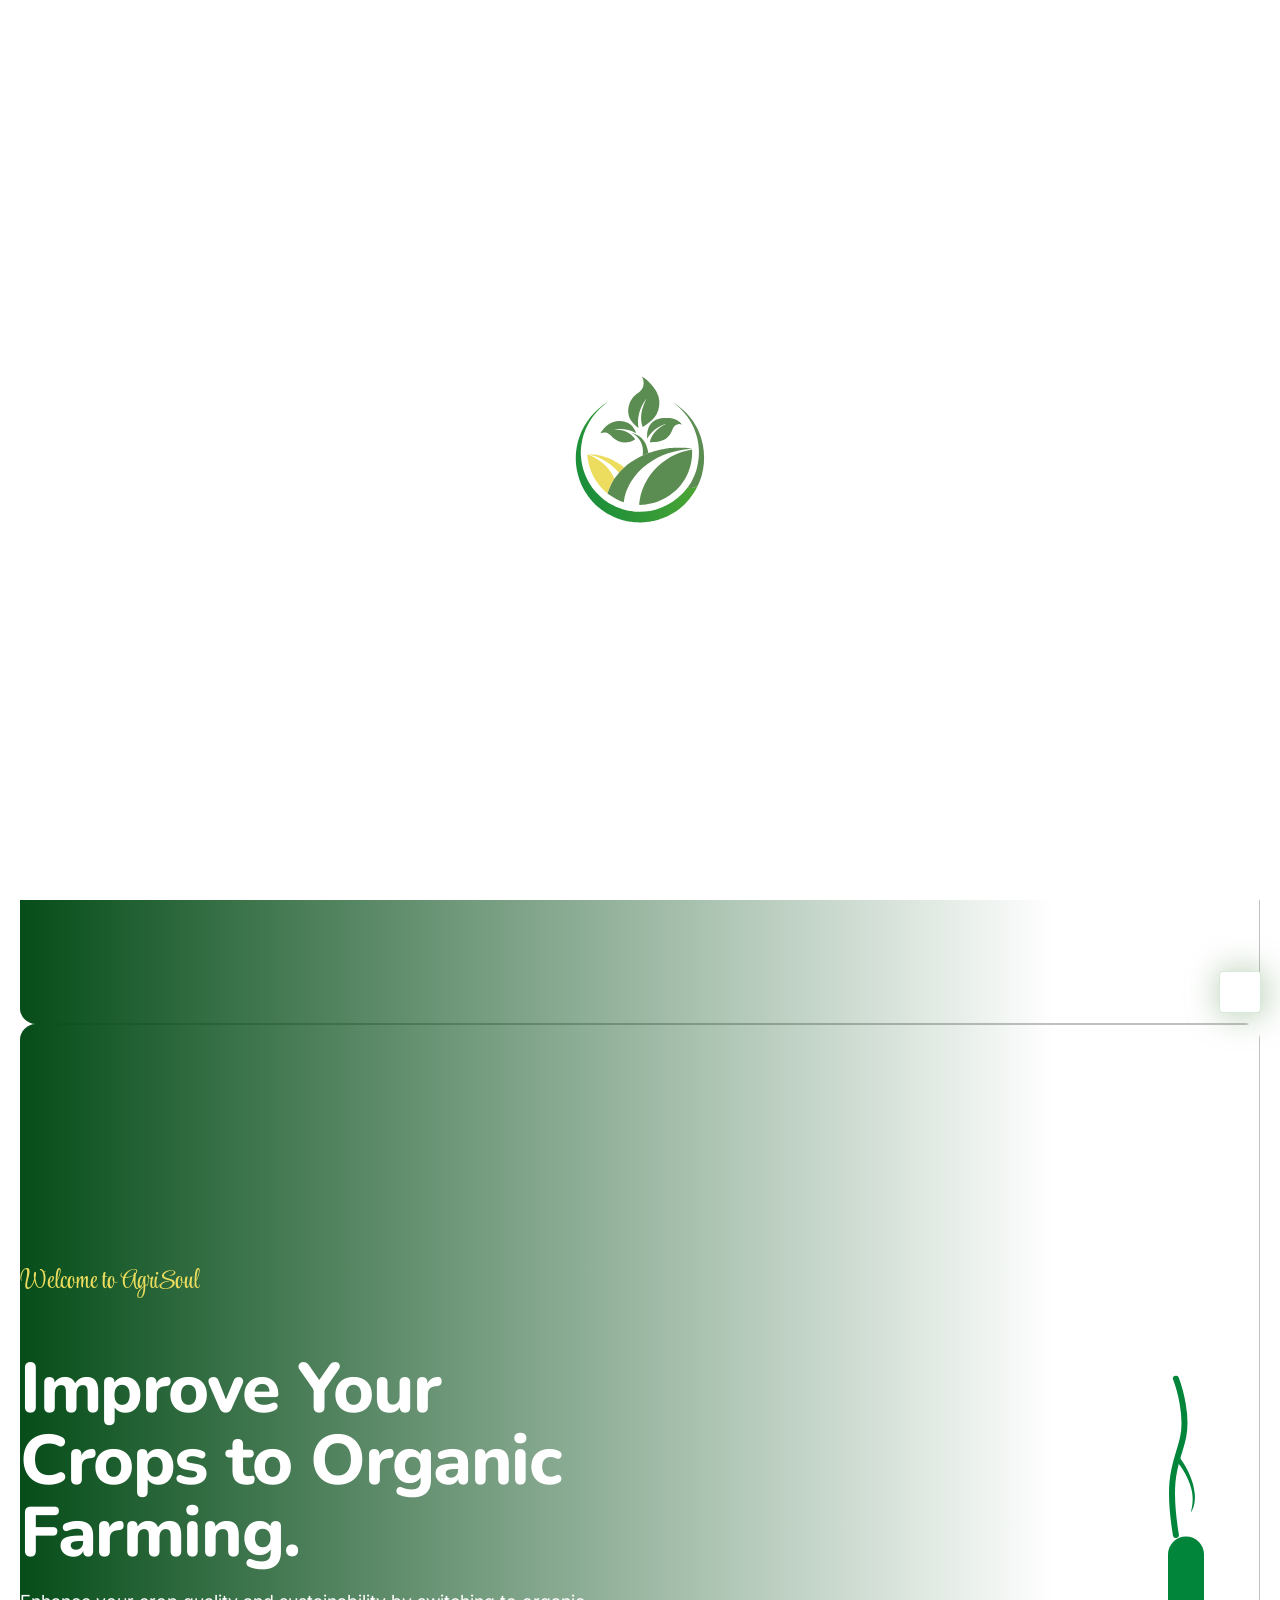
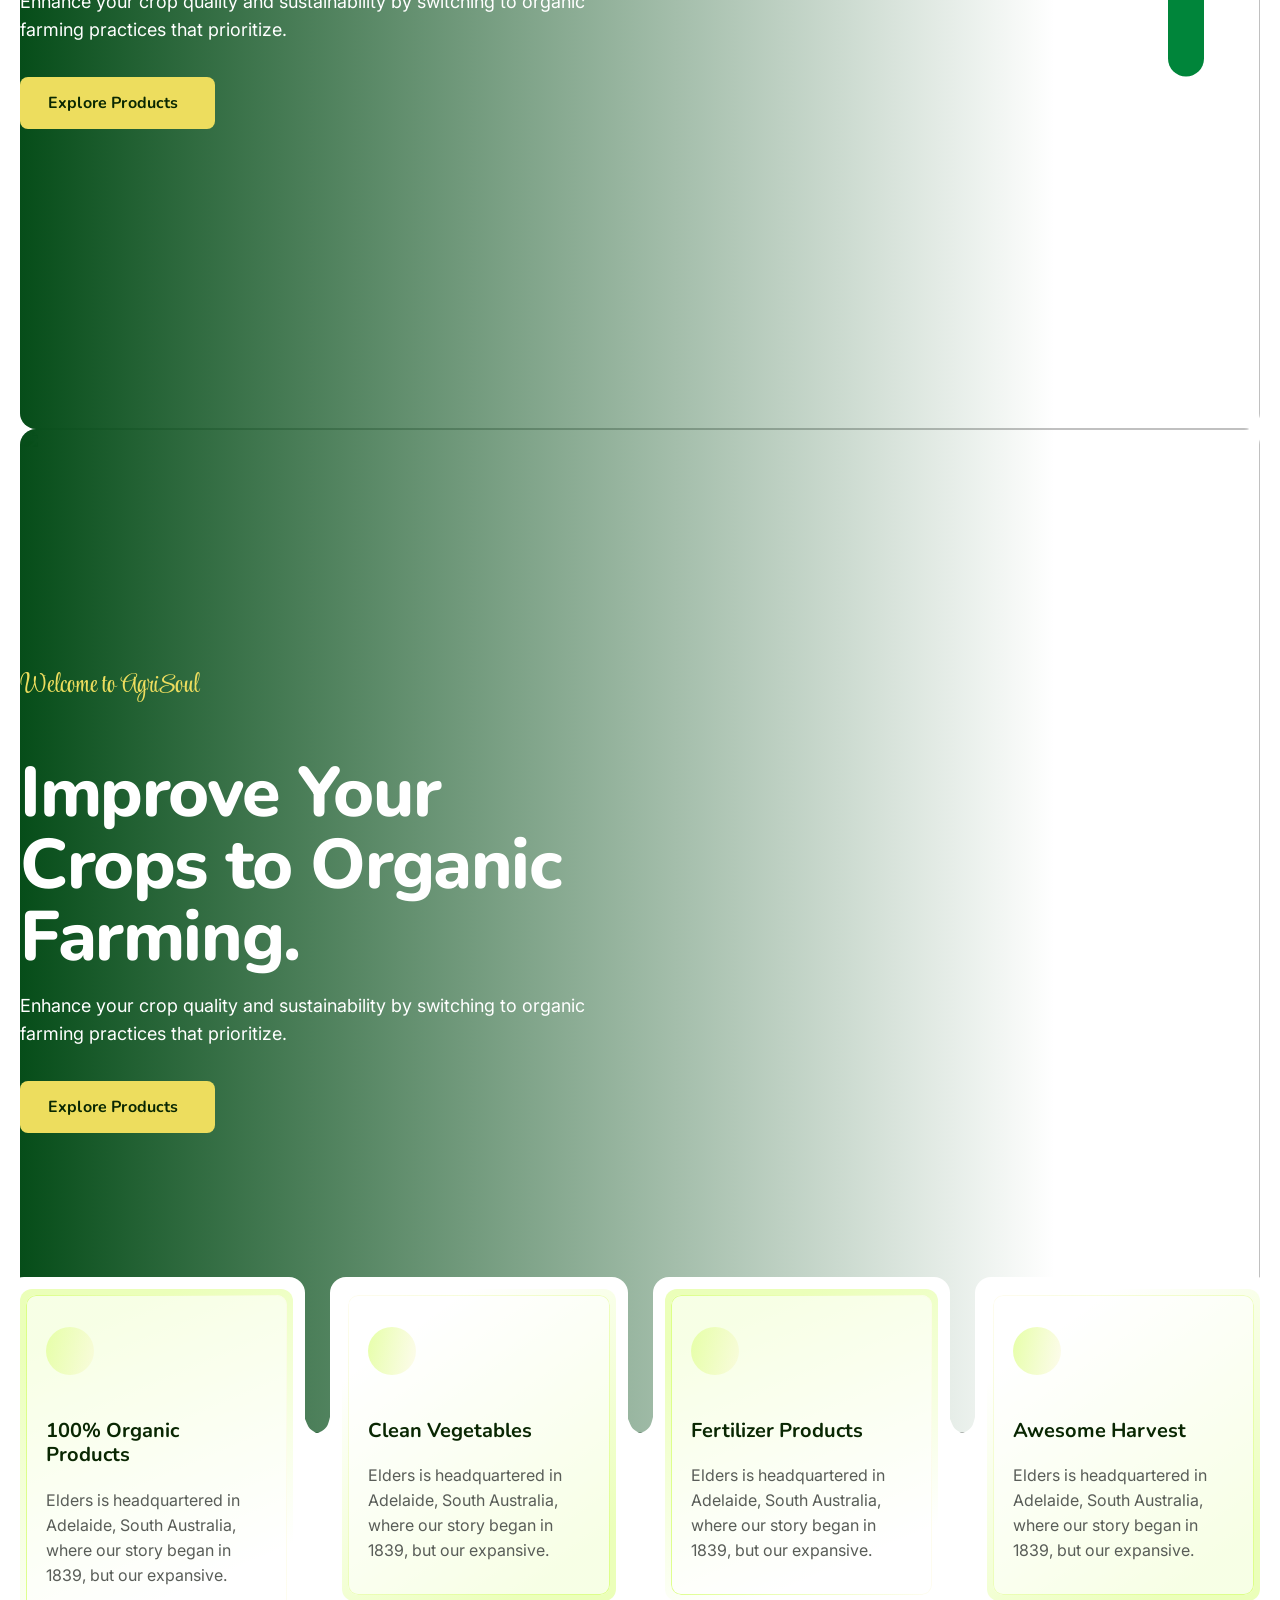
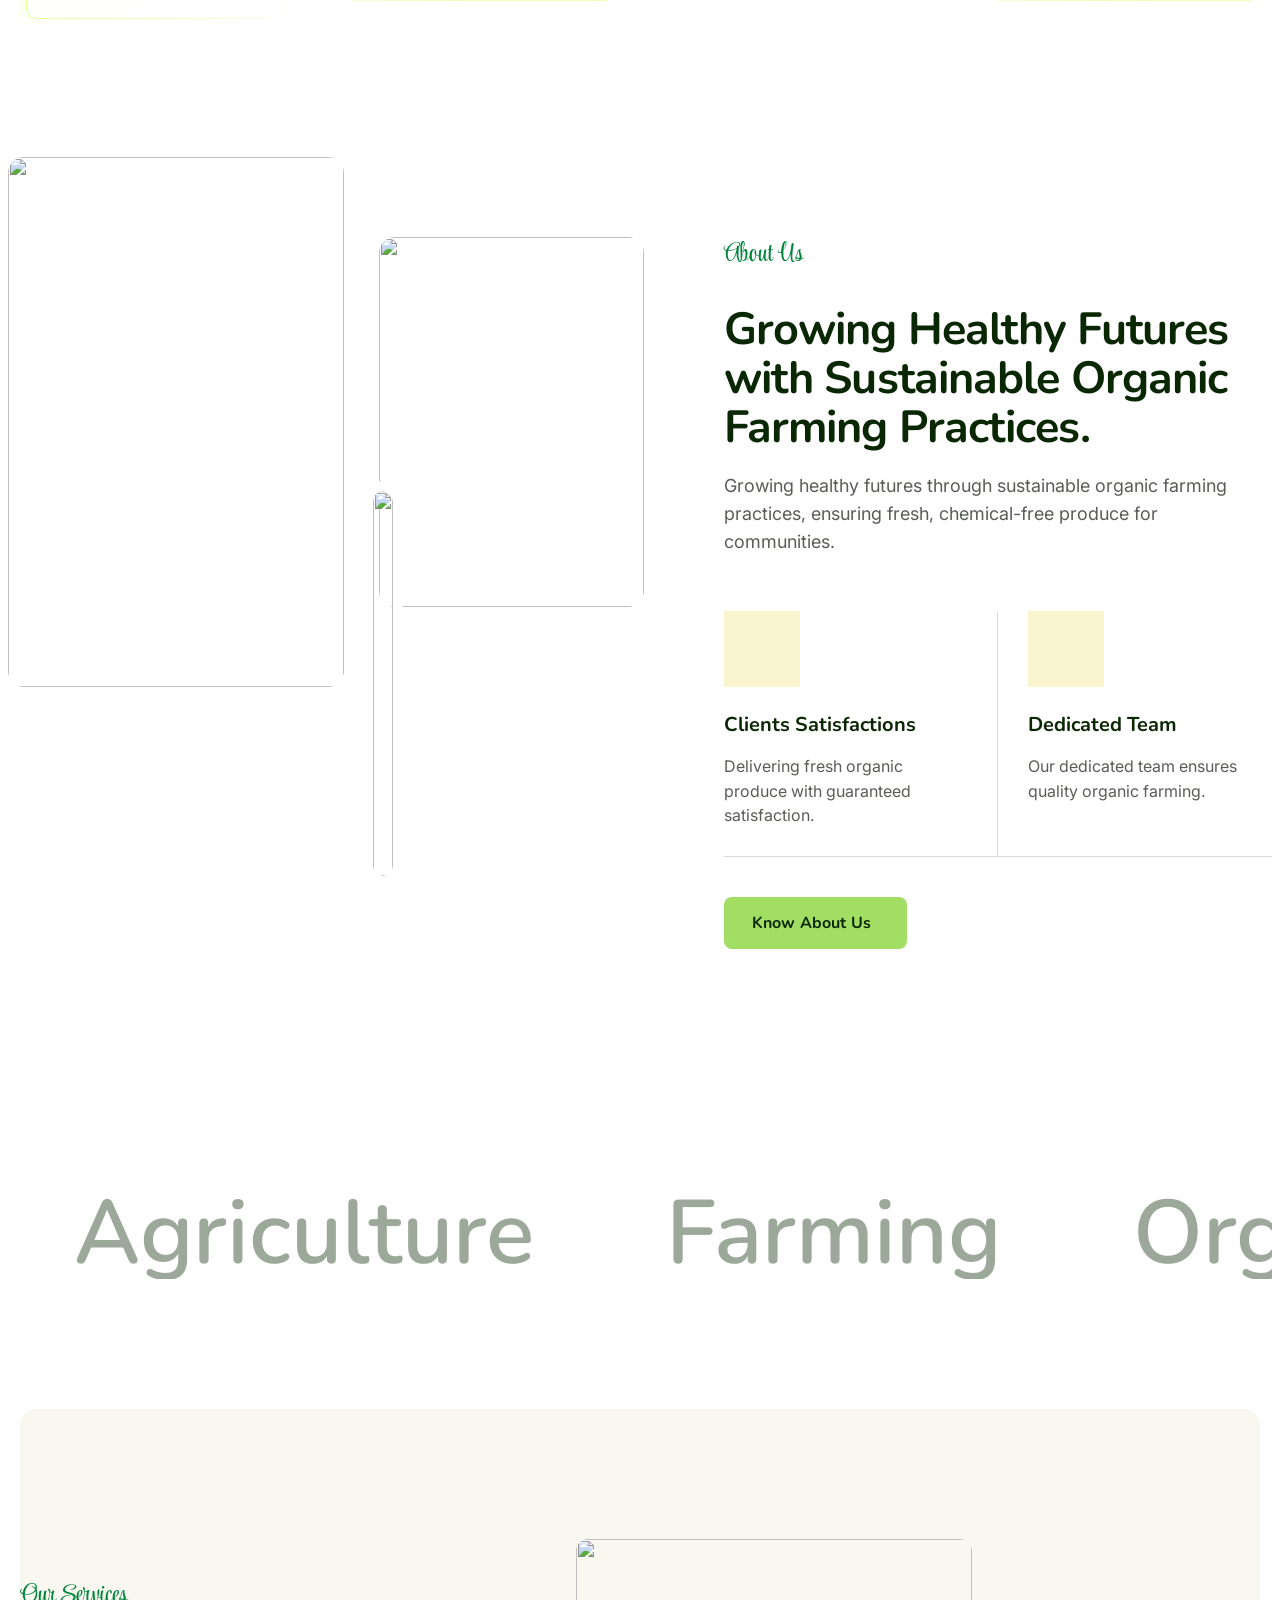
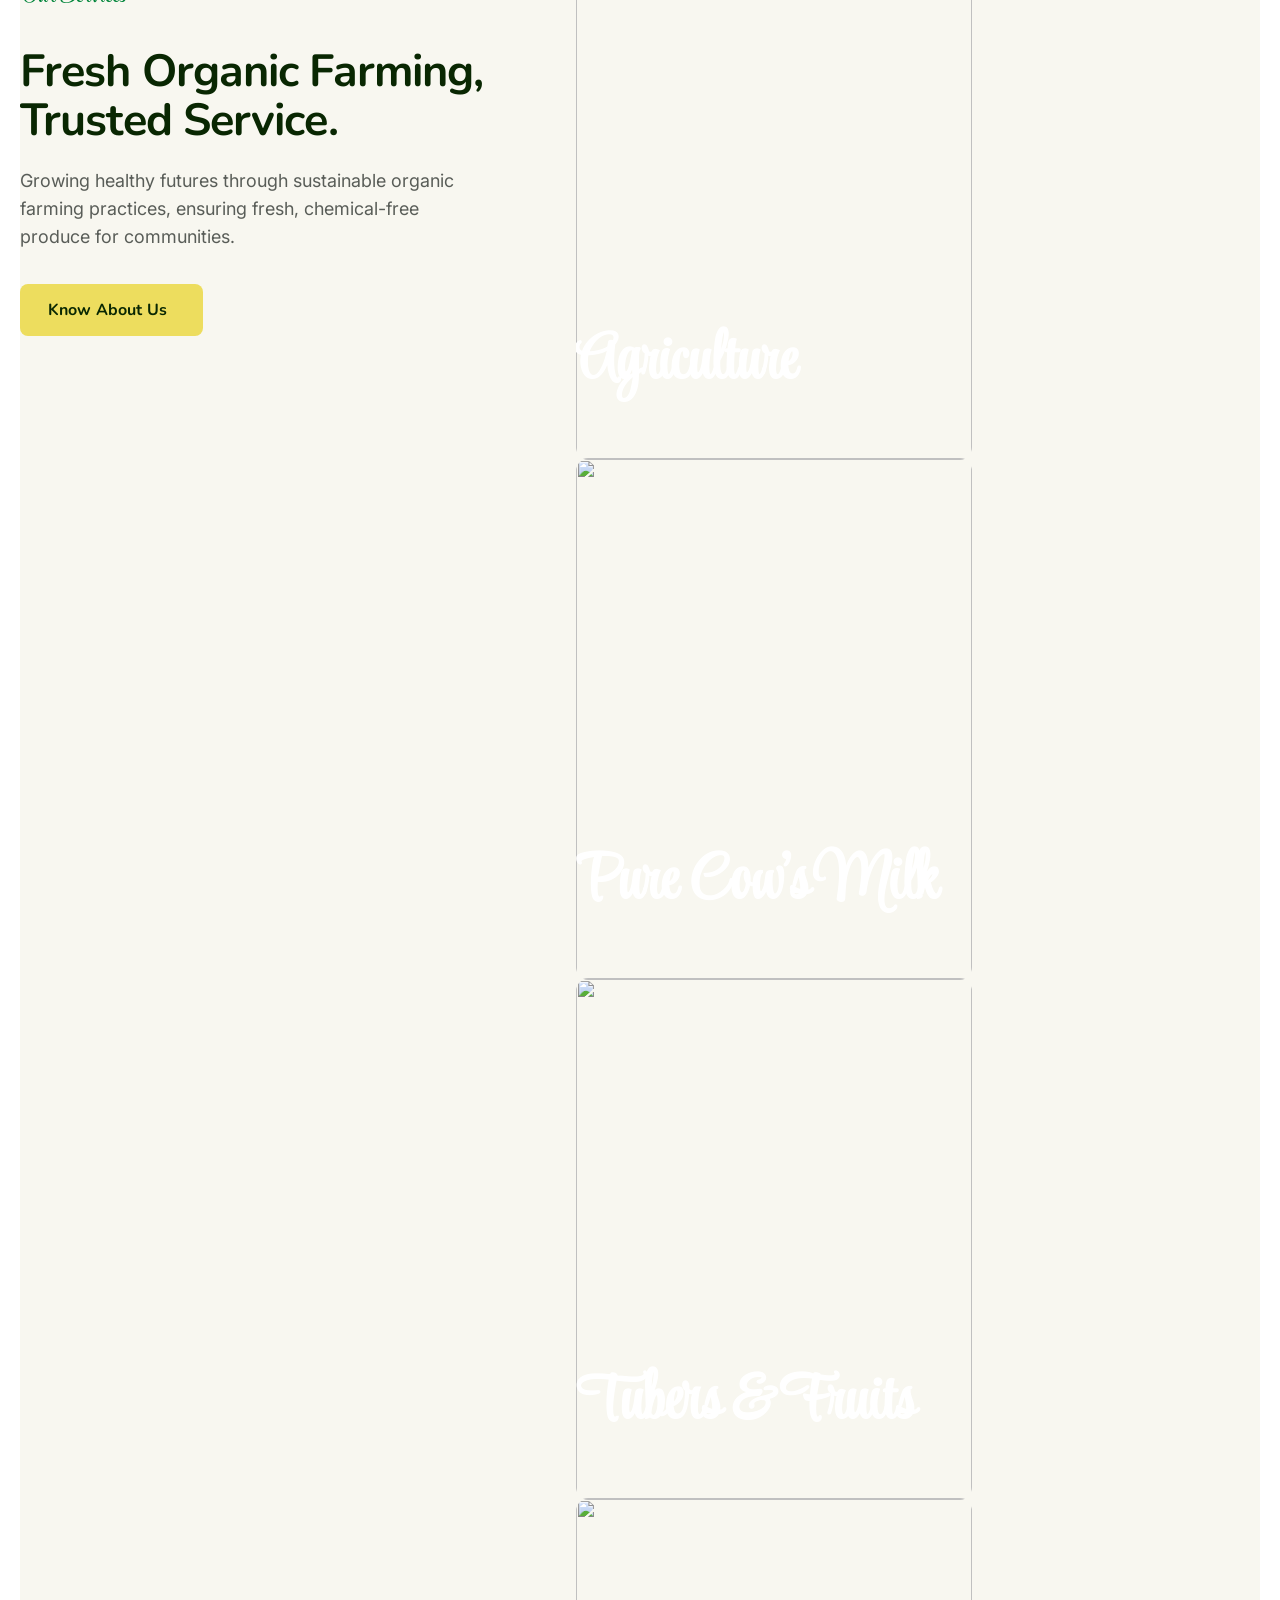
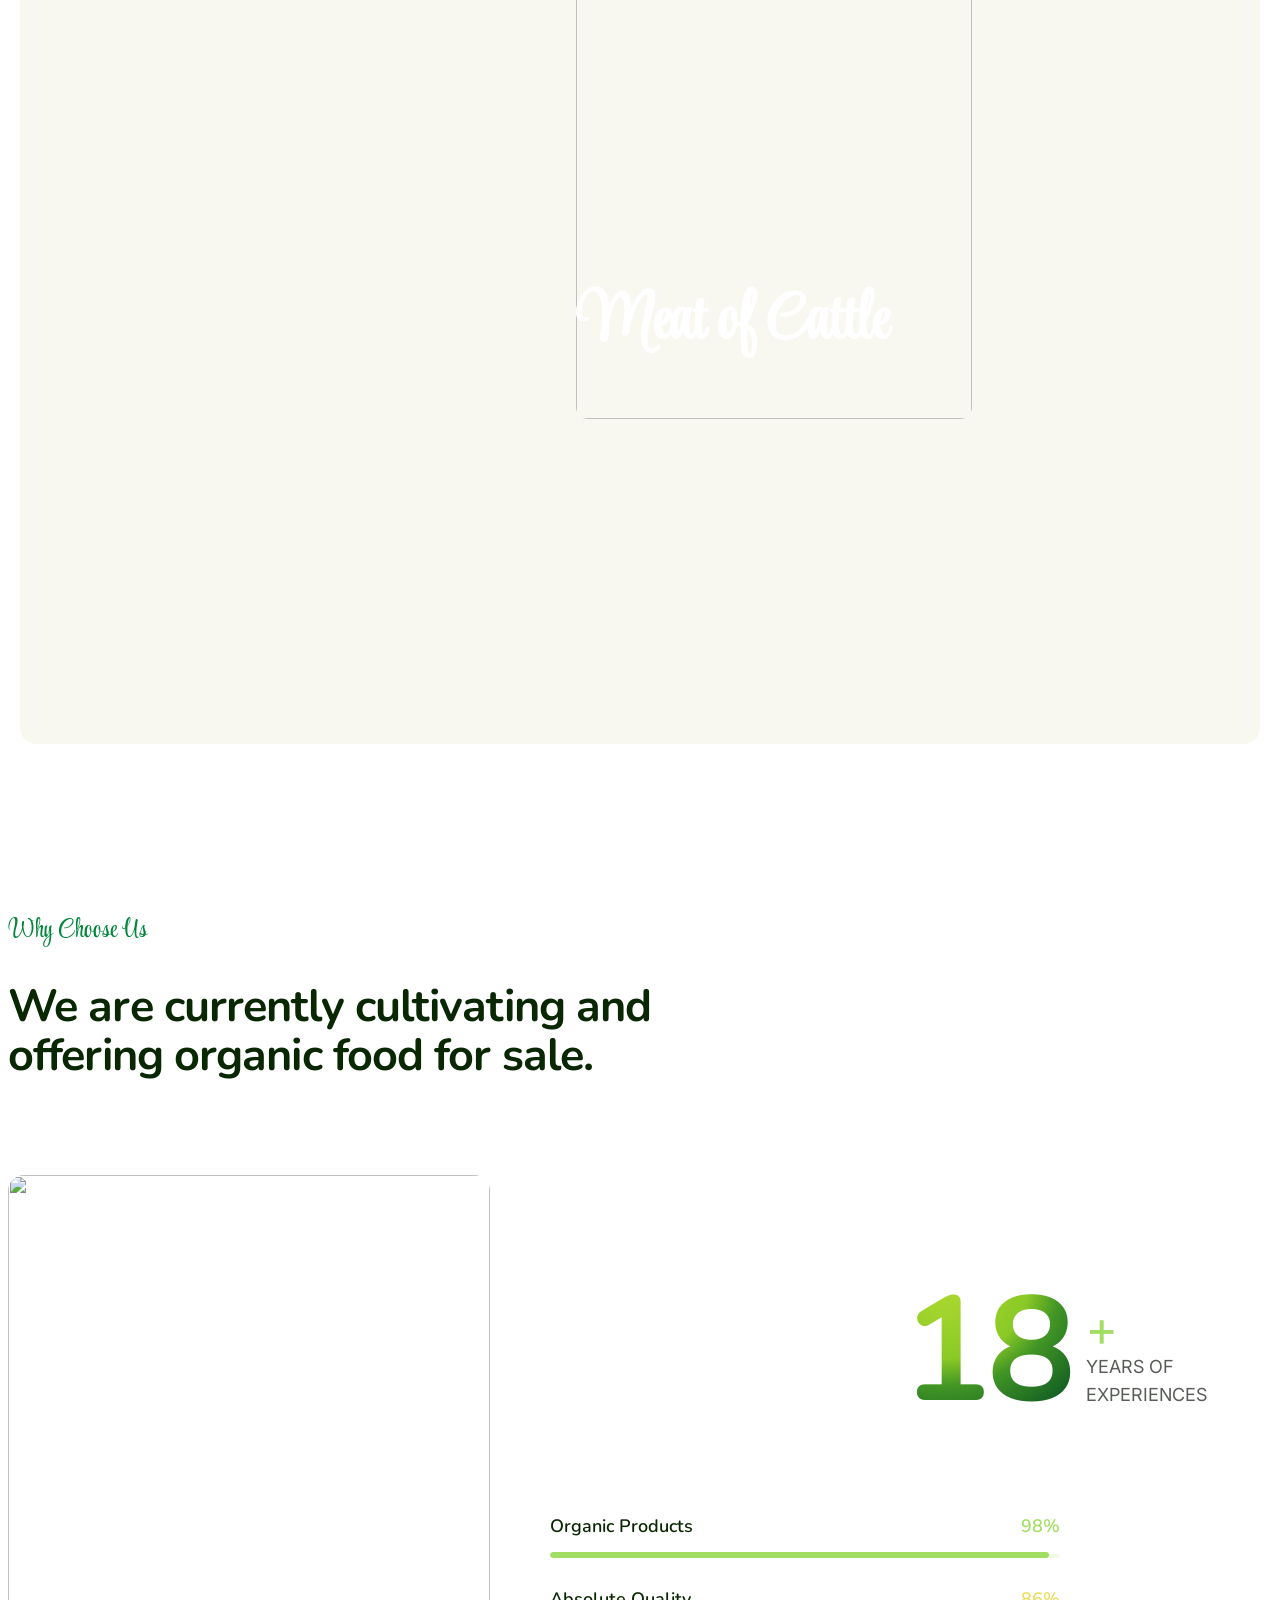
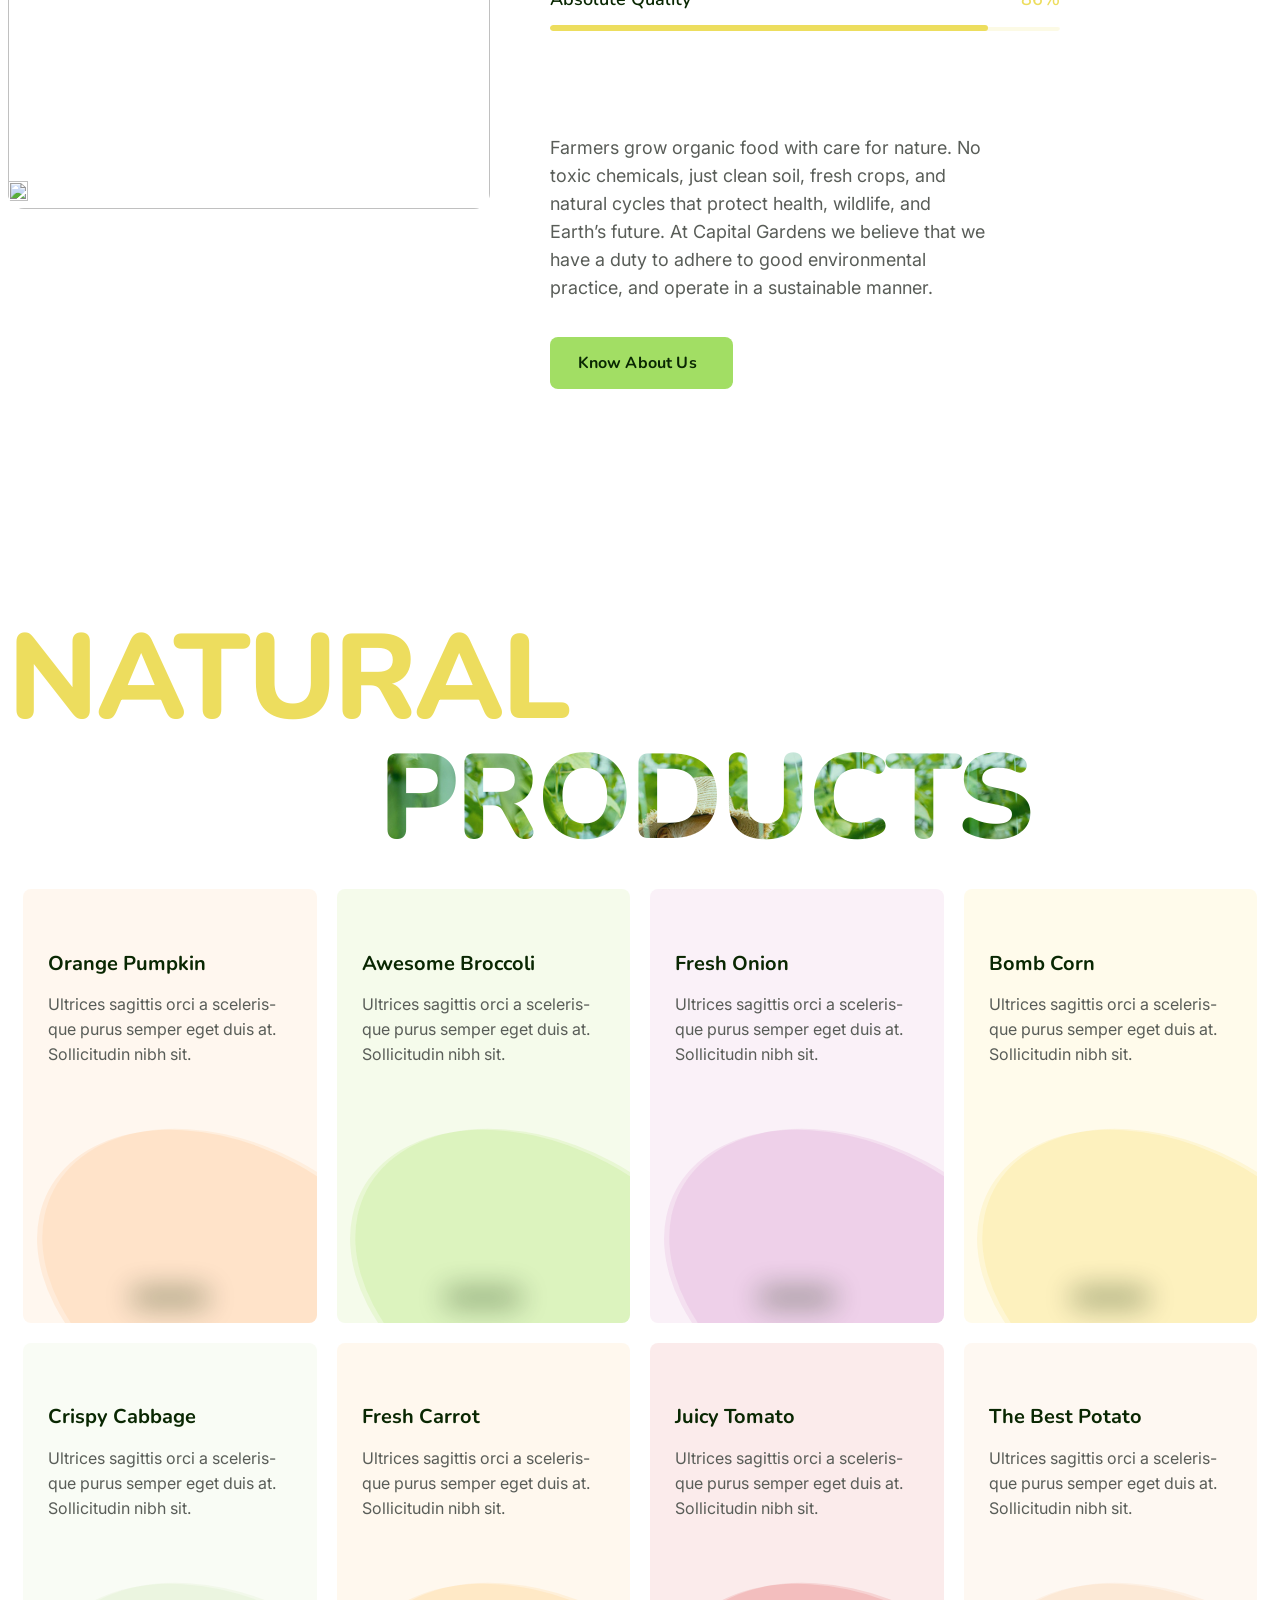
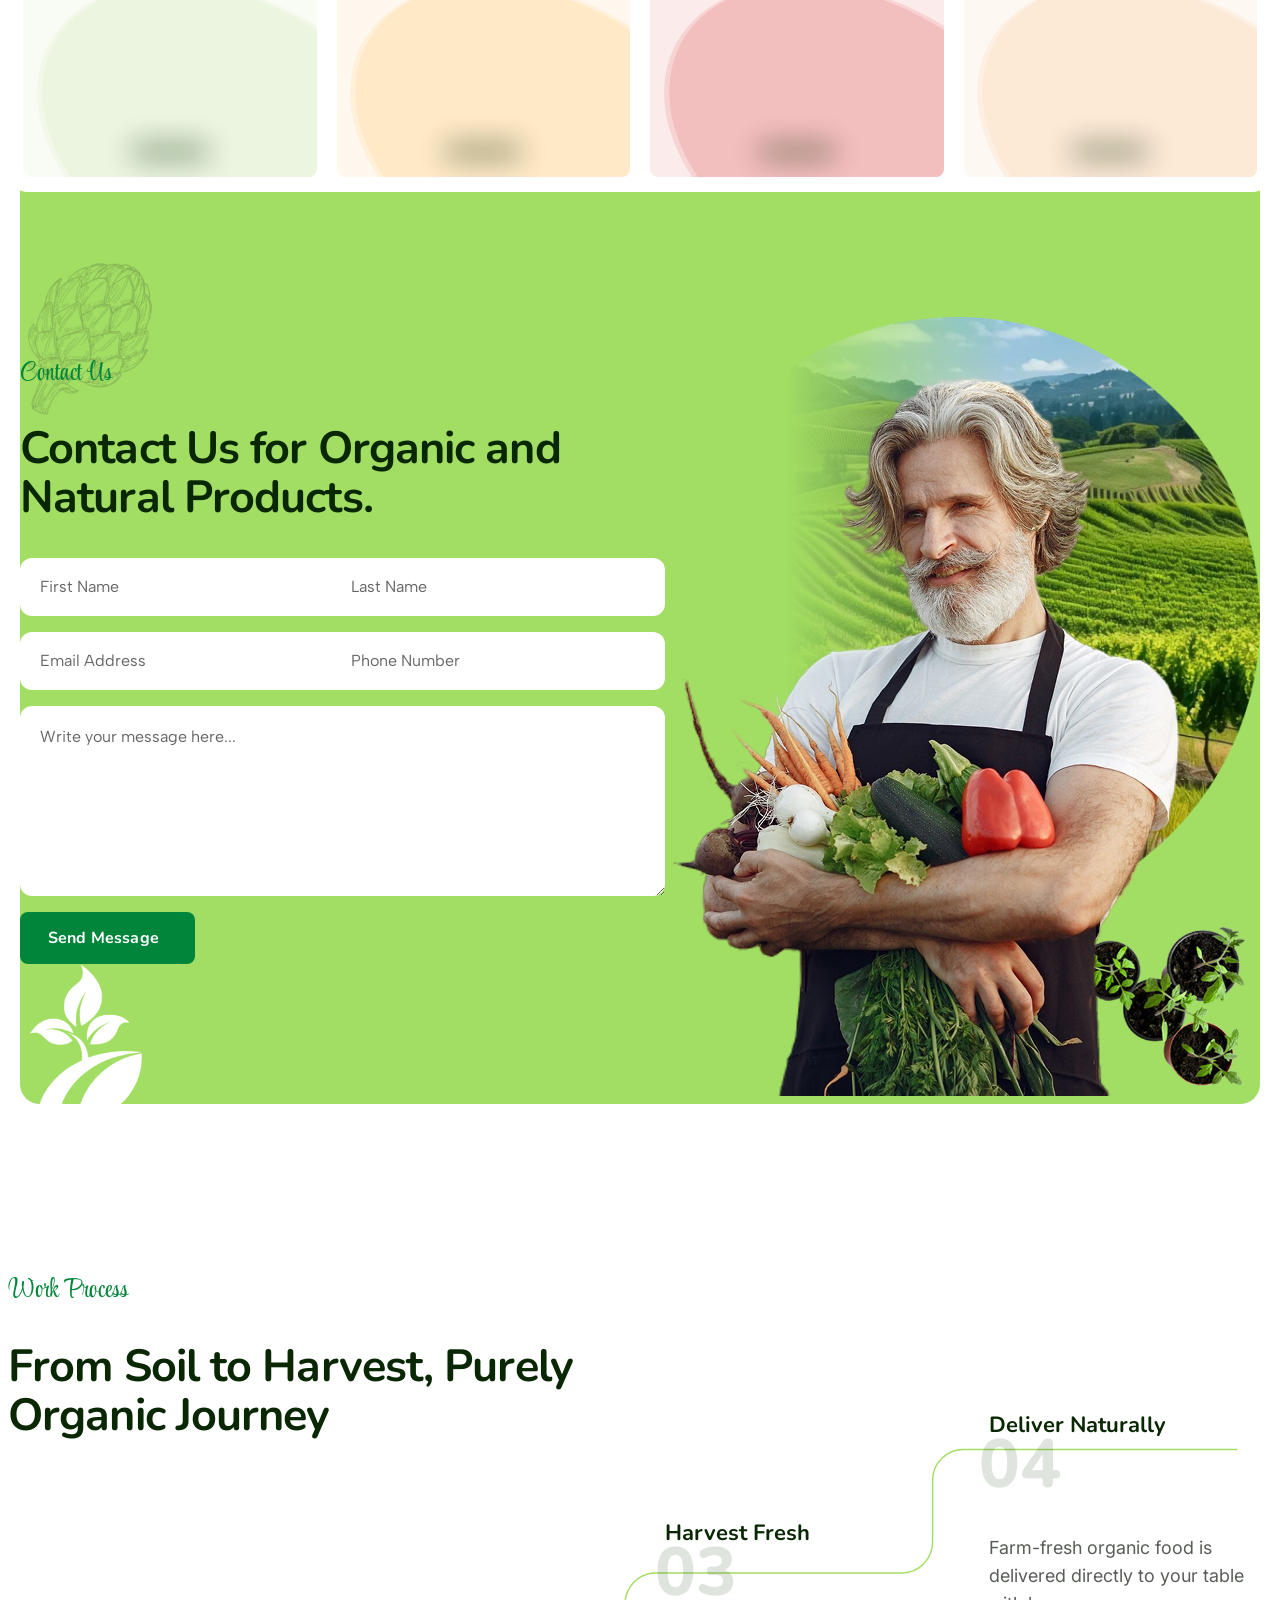
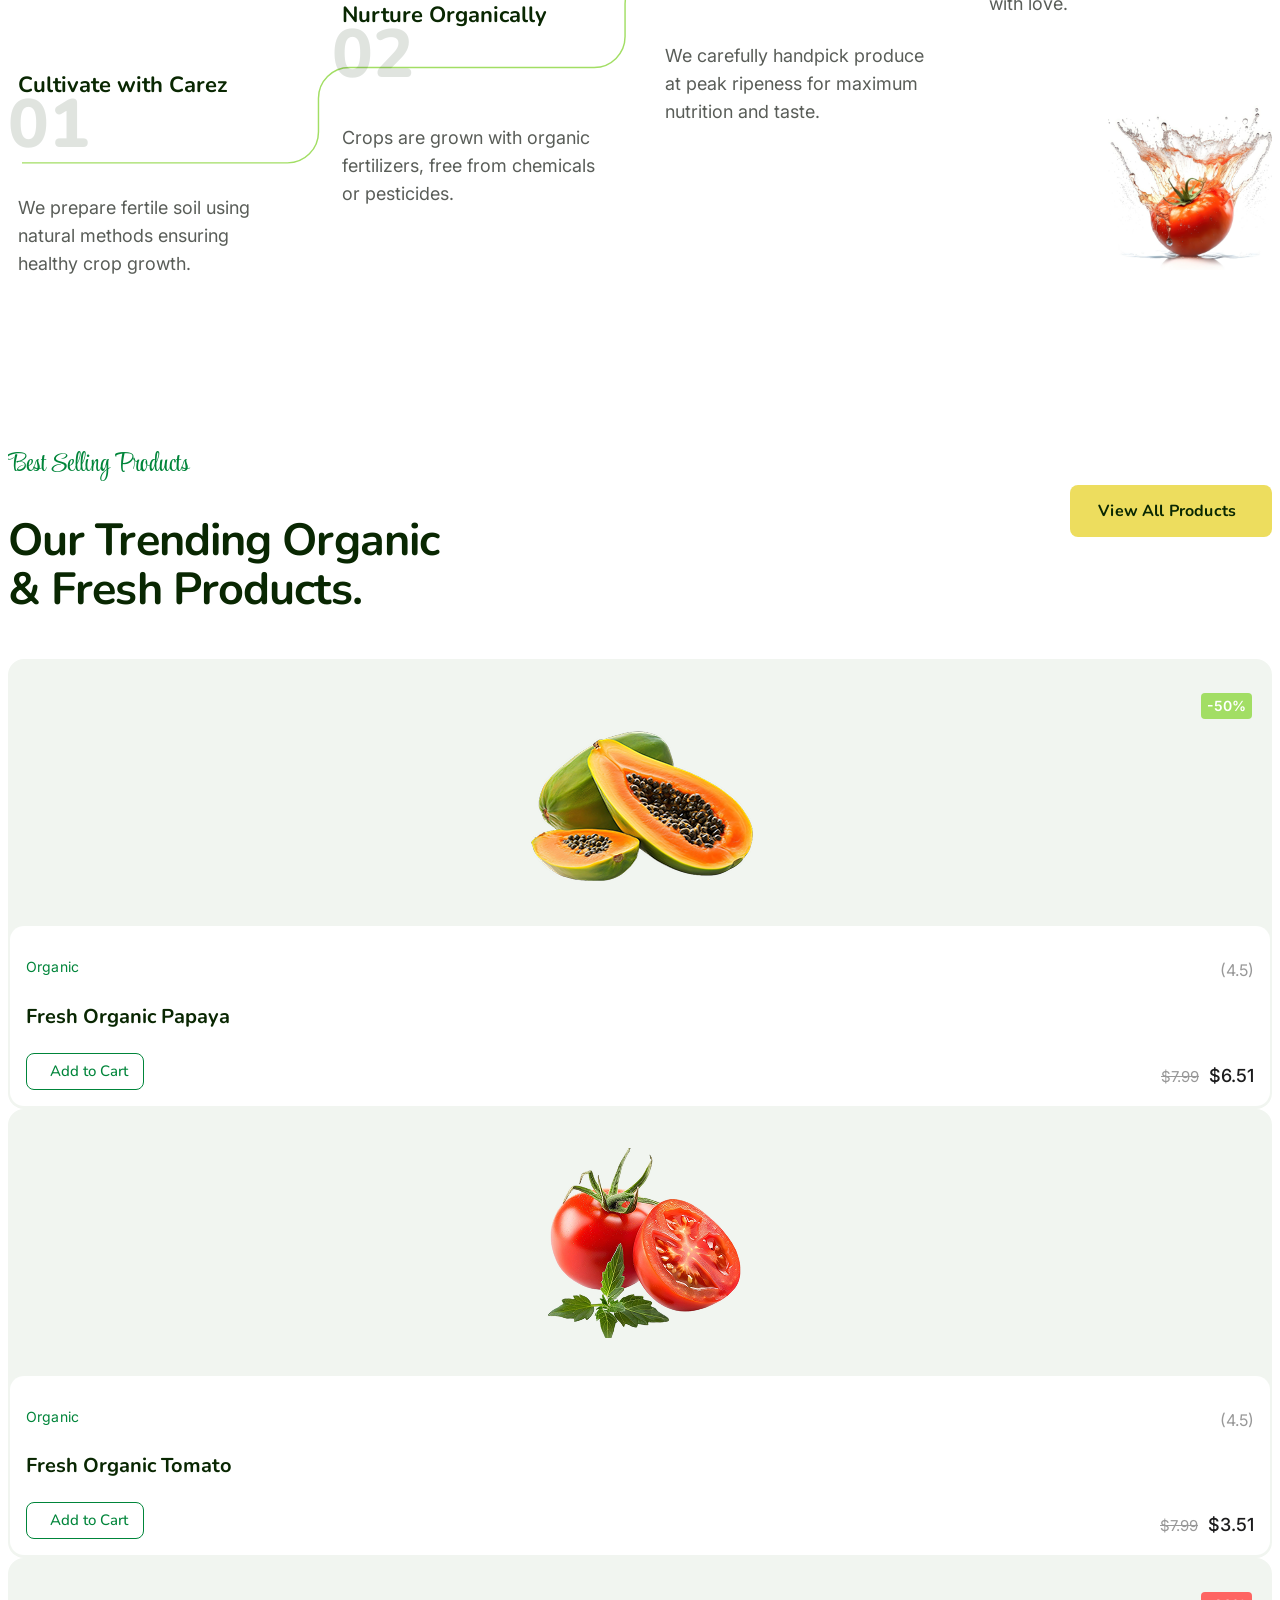
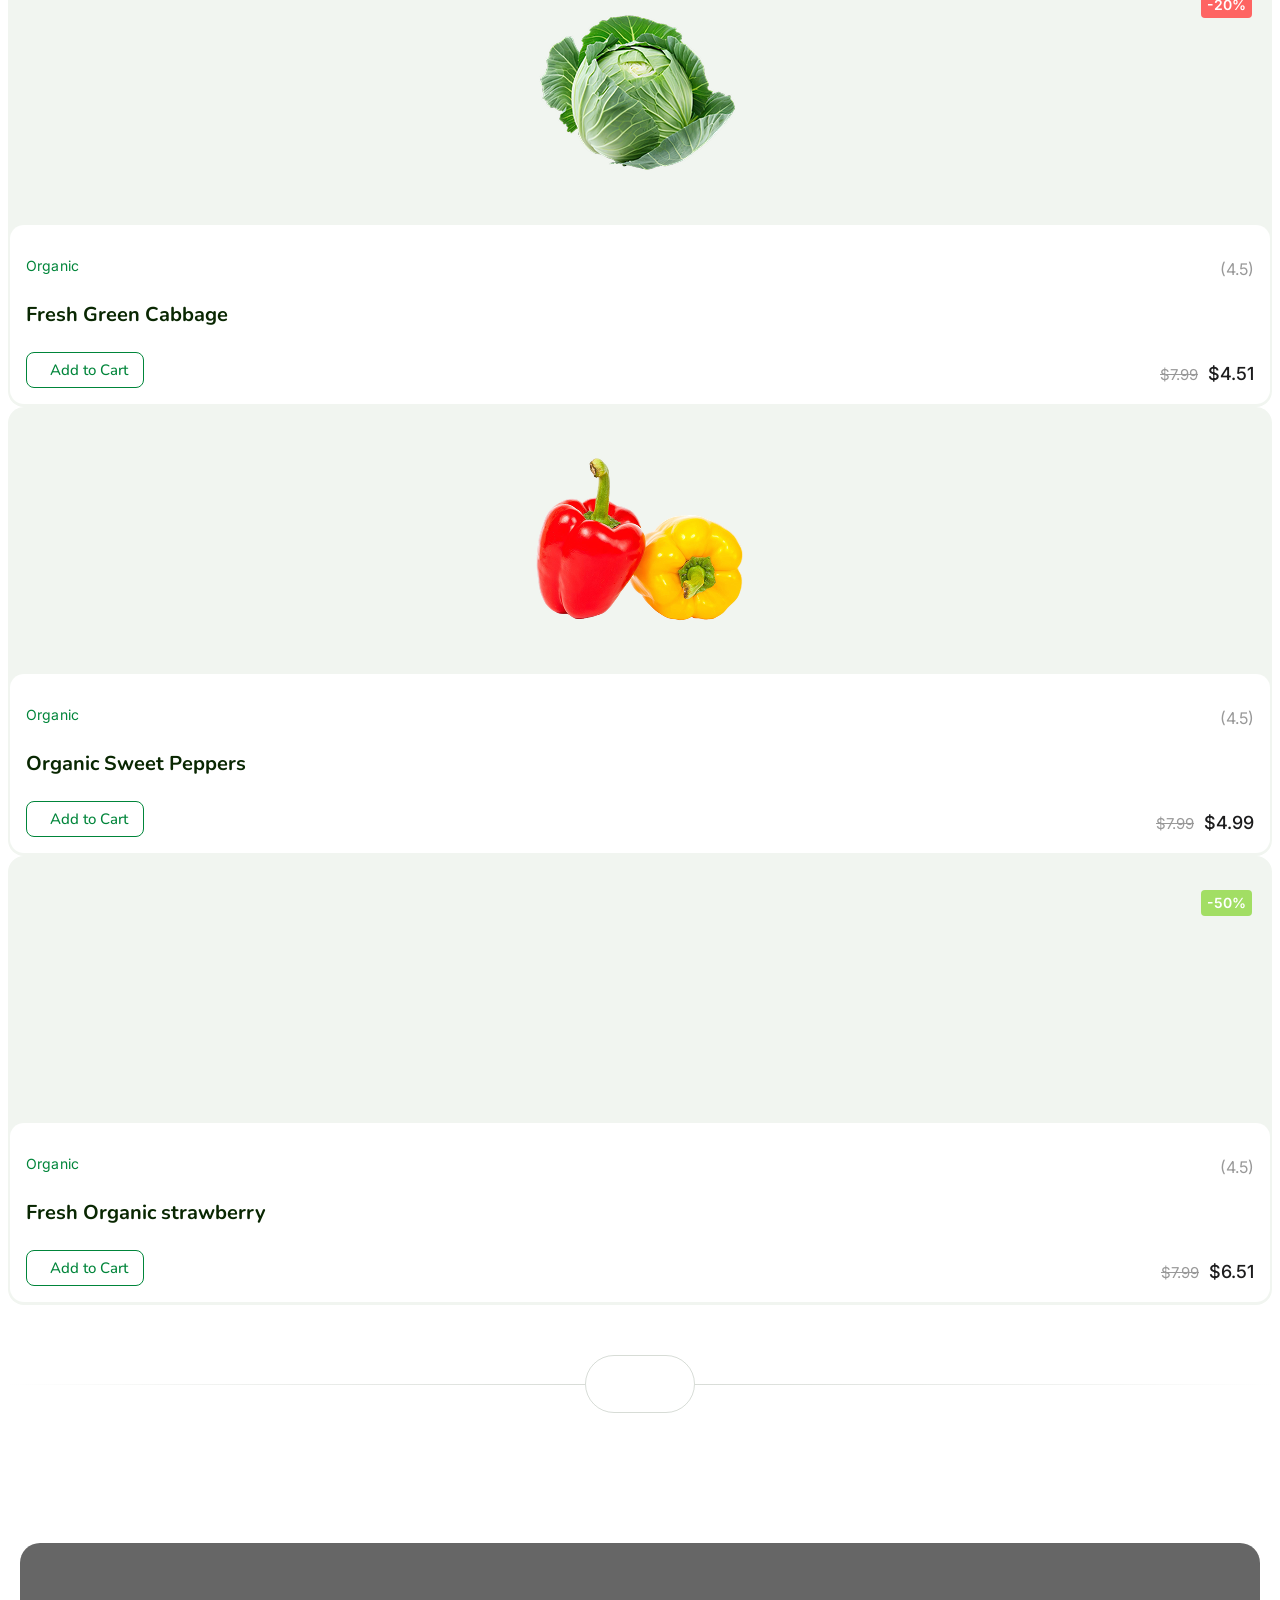
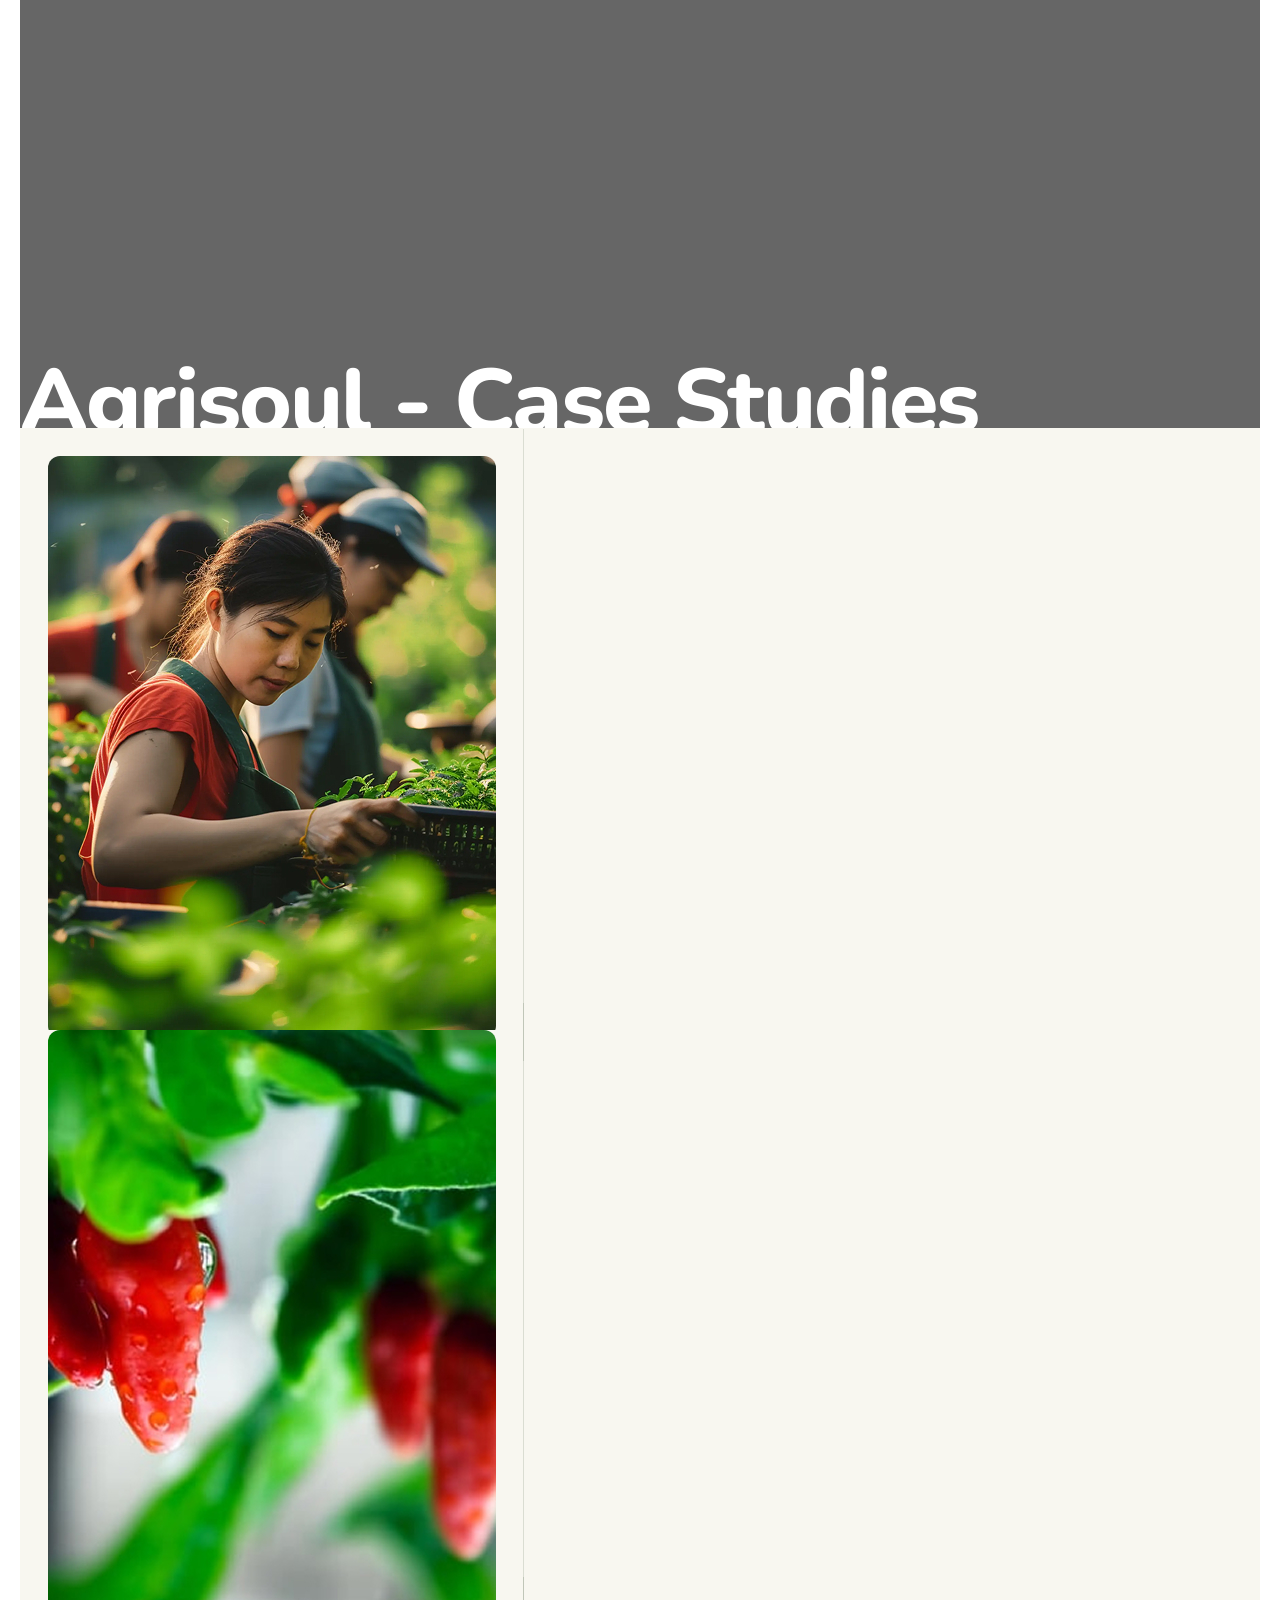
==== commit 24113879: "home-serial-change" ====
--- a/index-2.html
+++ b/index-2.html
@@ -23,10 +23,10 @@
         <link rel="stylesheet" href="assets/css/main.css">
     </head>
 
-    <body class="as-home-1"  >
-
-            
-        <section class="as-home-1-wrapper ">
+    <body class="as-home-3"  >
+
+            
+        <div class="as-home-3-wrapper ">
 
             <!-- start preloader -->
             <div class="as-preloader">
@@ -51,1564 +51,1656 @@
                     </svg>
                 </div>
             </div>
-            <!-- end preloaderr -->
+            <!-- end preloader -->
+
 
             <!-- header-start -->
-            <header class="as-header-2-area ">
-                <div class="as-header-2-wrap">
+            <header class="as-header-3-area ">
+                <div class="as-header-3-wrap">
+
                     <!-- logo -->
-                    <a href="index-2.html" aria-label="name" class="as-header-2-logo">
-                        <img src="assets/img/logo/logo-2.svg" alt="">
+                    <a href="index.html" aria-label="name" class="as-header-3-logo">
+                        <img src="assets/img/logo/logo-3.svg" alt="">
+                        
+                        <svg class="bg-radius-1" xmlns="http://www.w3.org/2000/svg" version="1.1" width="20" height="20">
+                            <path d="M0 0 C4.95 0 9.9 0 15 0 C13.02 0.99 13.02 0.99 11 2 C7.00317944 4.09833079 4.51607181 6.22589229 2 10 C1.21053391 12.68507329 1.21053391 12.68507329 1 15 C0.67 15 0.34 15 0 15 C0 10.05 0 5.1 0 0 Z " fill="#310000" transform="translate(0,0)"/>
+                        </svg>
+                        
+                        <svg class="bg-radius-2" xmlns="http://www.w3.org/2000/svg" version="1.1" width="20" height="20">
+                            <path d="M0 0 C4.95 0 9.9 0 15 0 C13.02 0.99 13.02 0.99 11 2 C7.00317944 4.09833079 4.51607181 6.22589229 2 10 C1.21053391 12.68507329 1.21053391 12.68507329 1 15 C0.67 15 0.34 15 0 15 C0 10.05 0 5.1 0 0 Z " fill="#310000" transform="translate(0,0)"/>
+                        </svg>
                     </a>
 
+                    <!-- menu -->
+                    <nav class="as-main-navigation has-header-3  d-none d-xl-block wa-p-relative">
+                        <ul id="main-nav" class="nav navbar-nav ">
+                            <li class="dropdown">
+                                <a href="#">
+                                    Home
+                                </a>
+                                <ul class="dropdown-menu clearfix">
+                                    <li><a href="index.html">Home One</a></li>
+                                    <li><a href="index-2.html">Home Two</a></li>
+                                    <li><a href="index-3.html">Home Three</a></li>
+                                    <li><a href="index-4.html">Home Four</a></li>
+                                    <li><a href="index-5.html">Home Five</a></li>
+                                </ul>
+                            </li>
+                    
+                            <li>
+                                <a href="#">
+                                    About Us
+                                </a>
+                            </li>
+                    
+                            <li >
+                                <a href="#">
+                                    Shop
+                                </a>
+                            </li>
+                                                    
+                            <li >
+                                <a href="#">
+                                    Testimonial
+                                </a>
+                            </li>
+                                                    
+                            <li >
+                                <a href="#">
+                                    blog
+                                </a>
+                            </li>
+                            
+
+                            <li class="dropdown">
+                                <a href="#">
+                                    Page
+                                </a>
+                                <ul class="dropdown-menu clearfix">
+                    
+                                    <li class="dropdown">
+                                        <a href="team.html">Team</a>
+                                        <ul class="dropdown-menu clearfix">
+                                            <li><a href="team.html">Team One</a></li>
+                                            <li><a href="team-2.html">team two</a></li>
+                                            <li><a href="team-3.html">team three</a></li>
+                                            <li><a href="team-4.html">team four</a></li>
+                                            <li><a href="team-details.html">team details</a></li>
+                                        </ul>
+                                    </li>
+                    
+                                    <li class="dropdown">
+                                        <a href="career-page.html">Career page</a>
+                                        <ul class="dropdown-menu clearfix">
+                                            <li><a href="career-page.html">Career page</a></li>
+                                            <li><a href="career-single.html">Career single</a></li>
+                                        </ul>
+                                    </li>
+                    
+                                    <li><a href="price.html">Price Page</a></li>
+                                    <li><a href="choose-us.html">Choose Us</a></li>
+                                    <li><a href="testimonial.html">Testimonial</a></li>
+                                    <li><a href="work-process.html">Work Process</a></li>
+                                    <li><a href="faqs.html">FAQs Page</a></li>
+                                    <li><a href="404.html">404</a></li>
+                    
+                                </ul>
+                            </li>
+                    
+                        </ul>
+                    </nav>
+
                     <!-- action-link -->
-                    <div class="as-header-2-link">
-                        <button class="as-offcanvas-btn-1 offcanvas_toggle " >
-                            <i class="ph ph-list"></i>
+                    <div class="as-header-3-action-link">
+
+                        <!-- search-btn -->
+                        <button class="as-search-btn-3 as-p-3 search_btn_toggle">
+                            <i class="ph ph-magnifying-glass"></i>
+                            Search Anything...
                         </button>
-                    </div>
+                        <a href="#" aria-label="name" class="as-pr-btn-3 wa_btn_split_1">
+                            <span class="text">Let's Talk</span>
+                            <span class="icon">
+                                <i class="fa-solid fa-angle-right"></i>
+                            </span>
+                        </a>
+
+                        <button class="as-offcanvas-btn-1 offcanvas_toggle" >
+                            <i class="ph ph-squares-four"></i>
+                        </button>
+                    </div>
+
                 </div>
             </header>
             <!-- header-end -->
 
-            <section class="as-hero-2-area">
-
-                <!-- hero-content -->
-                <div class="as-hero-2-content">
-                    <h1 class="as-h-2 hero-title wa_split_1" data-split-delay=".3s">Fresh Dairy, Pure Goodness Every Day</h1>
-                    <p class="as-p-1 hero-disc wa_split_1" data-split-delay=".3s">Dedicated to sustainable farming, we deliver fresh organic produce that nurtures health and preserves nature.</p>
-                    
-                    <div class="hero-btn">
-                        <a href="#" aria-label="name" class="as-pr-btn-1 has-v2 wow fadeInUp2" data-wow-delay=".4s">
-                            <span class="text">Our Products</span>
-                            <span class="icon">
-                                <i class="ph ph-arrow-up-right"></i>
-                                <i class="ph ph-arrow-up-right"></i>
-                            </span>
-                        </a>
-                        <a href="#" aria-label="name" class="as-pr-btn-1 has-border  wow fadeInUp2" data-wow-delay=".5s">
-                            <span class="text">Contact Us</span>
-                            <span class="icon">
-                                <i class="ph ph-arrow-up-right"></i>
-                                <i class="ph ph-arrow-up-right"></i>
-                            </span>
-                        </a>
-                    </div>
-                </div>
-
-                <!-- hero-img -->
-                <div class="as-hero-2-right wa-p-relative">
-                    <div class="as-hero-2-img wa-fix wa-img-cover wa_add_class">
-                        <img src="assets/img/hero/h2-img-1.jpg" alt="">
-                    </div>
-
-                    <a href="#focused-section" aria-label="name" class="as-hero-2-explore">
-                        <img src="assets/img/hero/circle-text.png" alt="" class="circle-text">
-                        <span class="arrow-icon">
-                            <i class="ph ph-arrow-down"></i>
-                        </span>
-                    </a>
-                </div>
-
+            <!-- hero-start -->
+            <section class="as-hero-3-area">
+                <div class="as-hero-3-container wa-p-relative">
+                    <!-- slider -->
+                    <div class="as-hero-3-slider as_h3_slider wa-fix">
+                        <div class="swiper-wrapper">
+
+                            <!-- single-slide -->
+                            <div class="swiper-slide">
+                                <div class="as-hero-3-slider-item wa-p-relative">
+                                    <!-- bg-img -->
+                                    <div class="bg-img wa-fix wa-img-cover">
+                                        <img src="assets/img/hero/h3-img-1.jpg" alt="">
+                                    </div>
+
+                                    <!-- content -->
+                                    <div class="container as-container-2">
+                                        <div class="as-hero-3-content">
+                                            <h5 class="as-subtitle-3">Welcome to AgriSoul</h5>
+                                            <h2 class="as-h-3 hero-title">
+                                                Improve Your Crops to Organic Farming.
+                                            </h2>
+                                            <p class="as-p-3 hero-disc">
+                                                Enhance your crop quality and sustainability by switching to organic farming practices that prioritize.
+                                            </p>
+                                            <div class="hero-btn">
+                                                <a href="#" aria-label="name" class="as-pr-btn-3 wa_btn_split_1">
+                                                    <span class="text">Explore Products</span>
+                                                    <span class="icon">
+                                                        <i class="fa-solid fa-angle-right"></i>
+                                                    </span>
+                                                </a>
+                                            </div>
+                                        </div>
+                                    </div>
+                                </div>
+                            </div>
+
+                            <!-- single-slide -->
+                            <div class="swiper-slide">
+                                <div class="as-hero-3-slider-item wa-p-relative">
+                                    <!-- bg-img -->
+                                    <div class="bg-img wa-fix wa-img-cover">
+                                        <img src="assets/img/hero/h3-img-2.jpg" alt="">
+                                    </div>
+
+                                    <!-- content -->
+                                    <div class="container as-container-2">
+                                        <div class="as-hero-3-content">
+                                            <h5 class="as-subtitle-3">Welcome to AgriSoul</h5>
+                                            <h2 class="as-h-3 hero-title">
+                                                Improve Your Crops to Organic Farming.
+                                            </h2>
+                                            <p class="as-p-3 hero-disc">
+                                                Enhance your crop quality and sustainability by switching to organic farming practices that prioritize.
+                                            </p>
+                                            <div class="hero-btn">
+                                                <a href="#" aria-label="name" class="as-pr-btn-3 wa_btn_split_1">
+                                                    <span class="text">Explore Products</span>
+                                                    <span class="icon">
+                                                        <i class="fa-solid fa-angle-right"></i>
+                                                    </span>
+                                                </a>
+                                            </div>
+                                        </div>
+                                    </div>
+                                </div>
+                            </div>
+
+                            <!-- single-slide -->
+                            <div class="swiper-slide">
+                                <div class="as-hero-3-slider-item wa-p-relative">
+                                    <!-- bg-img -->
+                                    <div class="bg-img wa-fix wa-img-cover">
+                                        <img src="assets/img/hero/h3-img-3.jpg" alt="">
+                                    </div>
+
+                                    <!-- content -->
+                                    <div class="container as-container-2">
+                                        <div class="as-hero-3-content">
+                                            <h5 class="as-subtitle-3">Welcome to AgriSoul</h5>
+                                            <h2 class="as-h-3 hero-title">
+                                                Improve Your Crops to Organic Farming.
+                                            </h2>
+                                            <p class="as-p-3 hero-disc">
+                                                Enhance your crop quality and sustainability by switching to organic farming practices that prioritize.
+                                            </p>
+                                            <div class="hero-btn">
+                                                <a href="#" aria-label="name" class="as-pr-btn-3 wa_btn_split_1">
+                                                    <span class="text">Explore Products</span>
+                                                    <span class="icon">
+                                                        <i class="fa-solid fa-angle-right"></i>
+                                                    </span>
+                                                </a>
+                                            </div>
+                                        </div>
+                                    </div>
+                                </div>
+                            </div>
+                        </div>
+                    </div>
+
+                    <!-- social-link -->
+                    <div class="as-hero-3-social-posi">
+                        <svg class="bg-illus" width="30" height="163" viewBox="0 0 30 163" fill="none" xmlns="http://www.w3.org/2000/svg">
+                            <path d="M9.46031 80.4243C10.8827 82.1723 24.567 99.4023 25.8386 118.664C26.4943 128.664 23.498 134.499 21.9289 136.97C22.5879 133.161 24.9547 125.026 22.737 114.971C19.1593 98.7506 8.77814 87.3023 5.97045 83.5302L9.46031 80.4243Z" fill="#00853A"/>
+                            <path d="M6.90175 3.00081C11.0623 13.7803 18.3621 40.4454 14.2772 60.8698C9.17112 86.4002 -3.31042 96.6124 6.90175 159.587" stroke="#00853A" stroke-width="6" stroke-linecap="round"/>
+                        </svg>
+                        <div class="as-hero-3-social">
+                            <a href="#" aria-label="name" class="link-elm">
+                                <i class="fa-brands fa-facebook-f"></i>
+                            </a>
+                            <a href="#" aria-label="name" class="link-elm">
+                                <i class="fa-brands fa-x-twitter"></i>
+                            </a>
+                            <a href="#" aria-label="name" class="link-elm">
+                                <i class="fa-brands fa-instagram"></i>
+                            </a>
+                            <a href="#" aria-label="name" class="link-elm">
+                                <i class="fa-brands fa-linkedin-in"></i>
+                            </a>
+                        </div>
+                    </div>
+                </div>
             </section>
-
+            <!-- hero-end -->
 
             <!-- focused-start -->
-            <section class="as-focused-2-area" id="focused-section">
-                <div class="as-focused-2-wrap">
-
-                    <!-- left-content -->
-                    <div class="as-focused-2-content ">
-                        <div class="as-focused-2-content-left">
-                            <div class="as-focused-2-rating">
-                                <!-- author-img -->
-                                <div class="as-about-1-author">
-                                    <div class="img-elm wa-fix wa-img-cover wow fadeIn" data-wow-offset="140" data-wow-delay=".1s" >
-                                        <img src="assets/img/testimonial/author-img-4.jpg" alt="">
-                                    </div>
-                                    <div class="img-elm wa-fix wa-img-cover wow fadeIn" data-wow-offset="140" data-wow-delay=".2s" >
-                                        <img src="assets/img/testimonial/author-img-2.jpg" alt="">
-                                    </div>
-                                    <div class="img-elm wa-fix wa-img-cover wow fadeIn" data-wow-offset="140" data-wow-delay=".3s" >
-                                        <img src="assets/img/testimonial/author-img-3.jpg" alt="">
-                                    </div>
-                                </div>
-                                <div class="right">
-                                    <h4 class="as-h-2 as-focused-2-rating-number wow fadeInUp2" data-wow-offset="140">5.00</h4>
-                                    <div class="rating-star">
-                                        <i class="fa-solid fa-star wow fadeIn" data-wow-offset="140" data-wow-delay=".1s"></i>
-                                        <i class="fa-solid fa-star wow fadeIn" data-wow-offset="140" data-wow-delay=".2s"></i>
-                                        <i class="fa-solid fa-star wow fadeIn" data-wow-offset="140" data-wow-delay=".3s"></i>
-                                        <i class="fa-solid fa-star wow fadeIn" data-wow-offset="140" data-wow-delay=".4s"></i>
-                                        <i class="fa-solid fa-star wow fadeIn" data-wow-offset="140" data-wow-delay=".5s"></i>
-                                    </div>
-                                </div>
-
-                            </div>
-
-                            <h4 class="as-h-2 content-title wa_split_1">1.2K+ Happy Customers</h4>
-                            <p class="as-p-1 content-disc wow fadeInUp2">Trusted by over 1.2K happy customers for fresh, pure, and healthy dairy products.</p>
-
-                            <a href="#" aria-label="name" class="as-text-btn-1 wow fadeInUp2">
-                                See All Reviews 
+            <section class="as-focused-3-area">
+                <div class="container as-container-2">
+                    <div class="as-focused-3-wrap">
+
+                        <!-- single-item -->
+                        <div class="as-focused-3-item-bg">
+                            <div class="as-focused-3-item-bg-2">
+                                <div class="as-focused-3-item">
+                                    <div class="icon-elm">
+                                        <img src="assets/img/focused/f3-icon-1.svg" alt="">
+                                    </div>
+                                    <h3 class="as-h-3 title">
+                                        <a href="#" aria-label="name">100% Organic Products</a>
+                                    </h3>
+                                    <p class="as-p-3 disc">Elders is headquartered in Adelaide, South Australia, where our story began in 1839, but our expansive.</p>
+                                </div>
+                            </div>
+
+                            <svg class="bg-radius" xmlns="http://www.w3.org/2000/svg" version="1.1" width="27" height="16">
+                                <path d="M0 0 C2 4 2 4 3.375 7.5625 C4.98598117 10.97034479 5.84825018 12.12864854 9 14 C9.99 14.66 10.98 15.32 12 16 C8.04 16 4.08 16 0 16 C0 10.72 0 5.44 0 0 Z " fill="#CEE7D9" transform="translate(0,0)"/>
+                                <path d="M0 0 C0.33 0 0.66 0 1 0 C1 5.28 1 10.56 1 16 C-3.29 16 -7.58 16 -12 16 C-10.68 15.34 -9.36 14.68 -8 14 C-2.86277611 10.99284455 -1.91642985 7.53684783 -0.48046875 2.046875 C-0.32191406 1.37140625 -0.16335937 0.6959375 0 0 Z " fill="#CEE7D9" transform="translate(26,0)"/>
+                            </svg>
+
+                            <svg class="bg-radius-2" xmlns="http://www.w3.org/2000/svg" version="1.1" width="27" height="16">
+                                <path d="M0 0 C0.33 0 0.66 0 1 0 C1 5.28 1 10.56 1 16 C-3.29 16 -7.58 16 -12 16 C-10.68 15.34 -9.36 14.68 -8 14 C-2.86277611 10.99284455 -1.91642985 7.53684783 -0.48046875 2.046875 C-0.32191406 1.37140625 -0.16335937 0.6959375 0 0 Z " fill="#CEE7D9" transform="translate(26,0)"/>
+                            </svg>
+                        </div>
+
+                        <!-- single-item -->
+                        <div class="as-focused-3-item-bg">
+                            <div class="as-focused-3-item-bg-2">
+                                <div class="as-focused-3-item">
+                                    <div class="icon-elm">
+                                        <img src="assets/img/focused/f3-icon-2.svg" alt="">
+                                    </div>
+                                    <h3 class="as-h-3 title">
+                                        <a href="#" aria-label="name">Clean Vegetables</a>
+                                    </h3>
+                                    <p class="as-p-3 disc">Elders is headquartered in Adelaide, South Australia, where our story began in 1839, but our expansive.</p>
+                                </div>
+                            </div>
+
+                            <svg class="bg-radius" xmlns="http://www.w3.org/2000/svg" version="1.1" width="27" height="16">
+                                <path d="M0 0 C2 4 2 4 3.375 7.5625 C4.98598117 10.97034479 5.84825018 12.12864854 9 14 C9.99 14.66 10.98 15.32 12 16 C8.04 16 4.08 16 0 16 C0 10.72 0 5.44 0 0 Z " fill="#CEE7D9" transform="translate(0,0)"/>
+                                <path d="M0 0 C0.33 0 0.66 0 1 0 C1 5.28 1 10.56 1 16 C-3.29 16 -7.58 16 -12 16 C-10.68 15.34 -9.36 14.68 -8 14 C-2.86277611 10.99284455 -1.91642985 7.53684783 -0.48046875 2.046875 C-0.32191406 1.37140625 -0.16335937 0.6959375 0 0 Z " fill="#CEE7D9" transform="translate(26,0)"/>
+                            </svg>
+                        </div>
+
+                        <!-- single-item -->
+                        <div class="as-focused-3-item-bg">
+                            <div class="as-focused-3-item-bg-2">
+                                <div class="as-focused-3-item">
+                                    <div class="icon-elm">
+                                        <img src="assets/img/focused/f3-icon-3.svg" alt="">
+                                    </div>
+                                    <h3 class="as-h-3 title">
+                                        <a href="#" aria-label="name">Fertilizer Products</a>
+                                    </h3>
+                                    <p class="as-p-3 disc">Elders is headquartered in Adelaide, South Australia, where our story began in 1839, but our expansive.</p>
+                                </div>
+                            </div>
+
+                            <svg class="bg-radius" xmlns="http://www.w3.org/2000/svg" version="1.1" width="27" height="16">
+                                <path d="M0 0 C2 4 2 4 3.375 7.5625 C4.98598117 10.97034479 5.84825018 12.12864854 9 14 C9.99 14.66 10.98 15.32 12 16 C8.04 16 4.08 16 0 16 C0 10.72 0 5.44 0 0 Z " fill="#CEE7D9" transform="translate(0,0)"/>
+                                <path d="M0 0 C0.33 0 0.66 0 1 0 C1 5.28 1 10.56 1 16 C-3.29 16 -7.58 16 -12 16 C-10.68 15.34 -9.36 14.68 -8 14 C-2.86277611 10.99284455 -1.91642985 7.53684783 -0.48046875 2.046875 C-0.32191406 1.37140625 -0.16335937 0.6959375 0 0 Z " fill="#CEE7D9" transform="translate(26,0)"/>
+                            </svg>
+                        </div>
+
+                        <!-- single-item -->
+                        <div class="as-focused-3-item-bg">
+                            <div class="as-focused-3-item-bg-2">
+                                <div class="as-focused-3-item">
+                                    <div class="icon-elm">
+                                        <img src="assets/img/focused/f3-icon-4.svg" alt="">
+                                    </div>
+                                    <h3 class="as-h-3 title">
+                                        <a href="#" aria-label="name">Awesome Harvest</a>
+                                    </h3>
+                                    <p class="as-p-3 disc">Elders is headquartered in Adelaide, South Australia, where our story began in 1839, but our expansive.</p>
+                                </div>
+                            </div>
+
+                            <svg class="bg-radius-3" xmlns="http://www.w3.org/2000/svg" version="1.1" width="27" height="16">
+                                <path d="M0 0 C2 4 2 4 3.375 7.5625 C4.98598117 10.97034479 5.84825018 12.12864854 9 14 C9.99 14.66 10.98 15.32 12 16 C8.04 16 4.08 16 0 16 C0 10.72 0 5.44 0 0 Z " fill="#CEE7D9" transform="translate(0,0)"/>
+                            </svg>
+                        </div>
+
+                    </div>
+                </div>
+            </section>
+            <!-- focused-end -->
+
+            <!-- about-start -->
+            <section class="as-about-3-area pt-120 pb-120 wa-p-relative wa-fix">
+                <div class="container as-container-2">
+                    <div class="as-about-3-wrap">
+                        <!-- left-img -->
+                        <div class="as-about-3-left">
+
+                            <!-- img-1 -->
+                            <div class="as-about-3-img-1 wa-fix wa-img-cover wow fadeInLeft2" data-wow-offset="200">
+                                <img  src="assets/img/about/a3-img-1.jpg" alt="">
+                            </div>
+
+                            <!-- img-2 -->
+                            <div class="as-about-3-img-2 wa-fix wa-img-cover wow fadeInRight2" data-wow-offset="200">
+                                <img  src="assets/img/about/a3-img-2.jpg" alt="">
+                            </div>
+
+                            <!-- img-3 -->
+                            <div class="as-about-3-img-3" >
+                                <div class="as-about-3-img-3-elm wa-fix wa-img-cover wow fadeInUp2" data-wow-offset="200" data-wow-delay=".2s">
+                                    <img src="assets/img/about/a3-img-3.jpg" alt="">
+                                </div>
+                            </div>
+                        </div>
+
+                        <!-- right -->
+                        <div class="as-about-3-right">
+
+                            <!-- section-title -->
+                            <div class="as-about-3-sec-title mb-55">
+                                <h5 class="as-subtitle-3 wa_split_1">About Us</h5>
+                                <h2 class="as-sec-title-3 wa_split_1">Growing Healthy Futures with Sustainable Organic Farming Practices.</h2>
+                                <p class="as-p-3 sec-disc wow fadeInUp2">Growing healthy futures through sustainable organic farming practices, ensuring fresh, chemical-free produce for communities.</p>
+                            </div>
+
+                            <!-- features -->
+                            <div class="as-about-3-features mb-40">
+
+                                <!-- single-features -->
+                                <div class="as-about-3-features-single wow fadeInUp2">
+                                    <div class="icon">
+                                        <i class="flaticon-organic"></i>
+                                    </div>
+                                    <h4 class="as-h-3 title">
+                                        <a href="#" aria-label="name">Clients Satisfactions</a>
+                                    </h4>
+                                    <p class="as-p-3 disc">Delivering fresh organic produce with guaranteed satisfaction.</p>
+                                </div>
+
+                                <div class="as-about-3-features-line"></div>
+
+                                <!-- single-features -->
+                                <div class="as-about-3-features-single wow fadeInUp2">
+                                    <div class="icon">
+                                        <i class="flaticon-avocado"></i>
+                                    </div>
+                                    <h4 class="as-h-3 title">
+                                        <a href="#" aria-label="name">Dedicated Team</a>
+                                    </h4>
+                                    <p class="as-p-3 disc">Our dedicated team ensures quality organic farming.</p>
+                                </div>
+
+                            </div>
+
+                            <div class="right-btn wow fadeInUp2">
+                                <a href="#" aria-label="name" class="as-pr-btn-3 has-clr-2 wa_btn_split_1">
+                                    <span class="text">Know About Us</span>
+                                    <span class="icon">
+                                        <i class="fa-solid fa-angle-right"></i>
+                                    </span>
+                                </a>
+                            </div>
+                        </div>
+                    </div>
+                </div>
+
+                <div class="as-about-3-bg-illus">
+                    <img src="assets/img/about/a3-illus-1.png" alt="">
+                </div>
+            </section>
+            <!-- about-end -->
+
+            <!-- marquee-text-start -->
+            <section class="as-marquee-text-3-area wa-fix">
+                <div class="wa_marquee_left_nopause d-inline-block">
+                    <div class="as-marquee-text-3-wrap">
+                        <h4 class="as-h-3 text-elm">
+                            <i class="flaticon-agriculture flaticon"></i>
+                            Agriculture
+                        </h4>
+                        <h4 class="as-h-3 text-elm">
+                            <i class="flaticon-gardening-tool flaticon"></i>
+                            Farming
+                        </h4>
+                        <h4 class="as-h-3 text-elm">
+                            <i class="flaticon-vegan flaticon"></i>
+                            Organic
+                        </h4>
+                        <h4 class="as-h-3 text-elm">
+                            <i class="flaticon-vegetable flaticon"></i>
+                            Vegetables
+                        </h4>
+                        <h4 class="as-h-3 text-elm">
+                            <i class="flaticon-wellness flaticon"></i>
+                            Health Food
+                        </h4>
+                    </div>
+                </div>
+            </section>
+            <!-- marquee-text-end -->
+
+            <!-- services-start -->
+            <section class="as-services-3-area wa-fix wa-p-relative pt-130 mt-130">
+                <div class="container as-container-2">
+                    <div class="as-services-3-wrap">
+
+                        <!-- section-title -->
+                        <div class="as-services-3-sec-title">
+                            <h5 class="as-subtitle-3 wa_split_1">Our Services</h5>
+                            <h2 class="as-sec-title-3 wa_split_1">Fresh Organic Farming, Trusted Service.</h2>
+                            <p class="as-p-3 sec-disc">Growing healthy futures through sustainable organic farming practices, ensuring fresh, chemical-free produce for communities.</p>
+
+                            <div class="right-btn">
+                                <a href="#" aria-label="name" class="as-pr-btn-3  wa_btn_split_1">
+                                    <span class="text">Know About Us</span>
+                                    <span class="icon">
+                                        <i class="fa-solid fa-angle-right"></i>
+                                    </span>
+                                </a>
+                            </div>
+                        </div>
+
+                        <!-- slider -->
+                        <div class="as-services-3-slider wa-fix as_s3_slider">
+                            <div class="swiper-wrapper">
+
+
+                                <div class="swiper-slide">
+                                    <div class="as-services-3-slider-item">
+                                        <div class="main-img wa-fix wa-img-cover">
+                                            <img src="assets/img/services/s3-img-1.jpg" alt="">
+                                        </div>
+                                        <div class="content-wrap" data-background="assets/img/services/s3-card-bg.png">
+                                            <div class="icon-elm" data-background="assets/img/services/s3-card-icon-bg.png">
+                                                <i class="flaticon-milk flaticon"></i>
+                                            </div>
+                                            <p class="as-p-3 disc">We provide pure cow’s milk, fresh, chemical-free, and nutrient-rich, directly from healthy cows.</p>
+
+                                            <a href="#" aria-label="name" class="item-btn">
+                                                <i class="flaticon-up-right-arrow-1 flaticon"></i>
+                                            </a>
+                                        </div>
+                                        <h4 class="bg-title">Agriculture</h4>
+                                    </div>
+                                </div>
+
+                                <div class="swiper-slide">
+                                    <div class="as-services-3-slider-item">
+                                        <div class="main-img wa-fix wa-img-cover">
+                                            <img src="assets/img/services/s3-img-2.jpg" alt="">
+                                        </div>
+                                        <div class="content-wrap" data-background="assets/img/services/s3-card-bg.png">
+                                            <div class="icon-elm" data-background="assets/img/services/s3-card-icon-bg.png">
+                                                <i class="flaticon-earth flaticon"></i>
+                                            </div>
+                                            <p class="as-p-3 disc">We provide pure cow’s milk, fresh, chemical-free, and nutrient-rich, directly from healthy cows.</p>
+
+                                            <a href="#" aria-label="name" class="item-btn">
+                                                <i class="flaticon-up-right-arrow-1 flaticon"></i>
+                                            </a>
+                                        </div>
+                                        <h4 class="bg-title">Pure Cow’s Milk</h4>
+                                    </div>
+                                </div>
+
+                                <div class="swiper-slide">
+                                    <div class="as-services-3-slider-item">
+                                        <div class="main-img wa-fix wa-img-cover">
+                                            <img src="assets/img/services/s3-img-3.jpg" alt="">
+                                        </div>
+                                        <div class="content-wrap" data-background="assets/img/services/s3-card-bg.png">
+                                            <div class="icon-elm" data-background="assets/img/services/s3-card-icon-bg.png">
+                                                <i class="flaticon-avocado flaticon"></i>
+                                            </div>
+                                            <p class="as-p-3 disc">We provide pure cow’s milk, fresh, chemical-free, and nutrient-rich, directly from healthy cows.</p>
+
+                                            <a href="#" aria-label="name" class="item-btn">
+                                                <i class="flaticon-up-right-arrow-1 flaticon"></i>
+                                            </a>
+                                        </div>
+                                        <h4 class="bg-title">Tubers & Fruits</h4>
+                                    </div>
+                                </div>
+
+                                <div class="swiper-slide">
+                                    <div class="as-services-3-slider-item">
+                                        <div class="main-img wa-fix wa-img-cover">
+                                            <img src="assets/img/services/s3-img-4.jpg" alt="">
+                                        </div>
+                                        <div class="content-wrap" data-background="assets/img/services/s3-card-bg.png">
+                                            <div class="icon-elm" data-background="assets/img/services/s3-card-icon-bg.png">
+                                                <i class="flaticon-organic flaticon"></i>
+                                            </div>
+                                            <p class="as-p-3 disc">We provide pure cow’s milk, fresh, chemical-free, and nutrient-rich, directly from healthy cows.</p>
+
+                                            <a href="#" aria-label="name" class="item-btn">
+                                                <i class="flaticon-up-right-arrow-1 flaticon"></i>
+                                            </a>
+                                        </div>
+                                        <h4 class="bg-title">Meat of Cattle</h4>
+                                    </div>
+                                </div>
+
+                            </div>
+                        </div>
+                    </div>
+                </div>
+
+                <div class="as-services-3-bg-img">
+                    <img src="assets/img/services/s3-bg-img-1.png" alt="">
+                </div>
+
+                <h3 class="as-services-3-big-title as-h-3">AgriSoul</h3>
+            </section>
+            <!-- services-end -->
+
+            <!-- choose-start -->
+            <section class="as-choose-3-area pt-130 pb-130 wa-p-relative">
+                <div class="as-choose-3-bg-illus">
+                    <img src="assets/img/choose/c3-bg-illus.png" alt="">
+                </div>
+
+                <div class="container as-container-2">
+                    <div class="as-choose-3-sec-title">
+                        <h5 class="as-subtitle-3 wa_split_1">Why Choose Us</h5>
+                        <h2 class="as-sec-title-3 wa_split_1">We are currently cultivating and offering organic food for sale.</h2>
+                    </div>
+
+                    <div class="as-choose-3-wrap">
+                        <div class="as-choose-3-img wa-fix wa-img-cover">
+                            <img class="wa_zoomOut_img" src="assets/img/choose/c3-img-1.jpg" alt="">
+                            <div class="favicon-img">
+                                <img src="assets/img/choose/s3-logo-favicon.svg" alt="">
+                            </div>
+                        </div>
+
+                        <!-- right-content -->
+                        <div class="as-choose-3-right">
+
+                            <!-- expriences -->
+                            <div class="as-choose-3-expri wow fadeInUp2" data-wow-delay=".3s">
+                                <h4 class="as-h-3 number">
+                                    18
+                                </h4>
+                                <p class="as-p-3 disc">
+                                    <span>+</span>
+                                    YEARS OF EXPERIENCES
+                                </p>
+                            </div>
+
+                            <!-- progress -->
+                            <div class="as-choose-3-progress mt-90">
+                                <div class="as-choose-3-progress-item">
+                                    <h4 class="item-title as-h-3">
+                                        Organic Products
+                                        <span class="number">98%</span>
+                                    </h4>
+                                    <div class="progress-wrap">
+                                        <div class="progress-fill wow slideInLeft" style="width: 98%;"></div>
+                                    </div>
+                                </div>
+                                <div class="as-choose-3-progress-item">
+                                    <h4 class="item-title as-h-3">
+                                        Absolute Quality
+                                        <span class="number">86%</span>
+                                    </h4>
+                                    <div class="progress-wrap">
+                                        <div class="progress-fill wow slideInLeft" style="width: 86%;"></div>
+                                    </div>
+                                </div>
+                            </div>
+
+                            <div class="right-inner-div mt-85">
+                                <div class="right-inner-div-left">
+                                    <p class="as-p-3 disc wow fadeInUp2">Farmers grow organic food with care for nature. No toxic chemicals, just clean soil, fresh crops, and natural cycles that protect health, wildlife, and Earth’s future. At Capital Gardens we believe that we have a duty to adhere to good environmental practice, and operate in a sustainable manner.</p>
+
+                                    <div class="btn-elm wow fadeInUp2" >
+                                        <a href="#" aria-label="name" class="as-pr-btn-3 has-clr-2 wa_btn_split_1">
+                                            <span class="text">Know About Us</span>
+                                            <span class="icon">
+                                                <i class="fa-solid fa-angle-right"></i>
+                                            </span>
+                                        </a>
+                                    </div>
+                                </div>
+
+                                <div class="right-inner-div-img wa-fix wa-video-cover wa-img-cover wow fadeInUp2" data-wow-delay=".2s">
+                                    <video src="assets/img/choose/c3-video-1.mp4" loop autoplay muted></video>
+                                </div>
+                            </div>
+                        </div>
+                    </div>
+                </div>
+            </section>
+            <!-- choose-end -->
+
+            <!-- products-showcase-start -->
+            <section class="as-products-showcase-3-area wa-fix">
+                <div class="container as-container-2">
+
+                    <!-- section-title -->
+                    <h2 class="as-products-showcase-3-sec-title as-h-3 wa-fix">
+                        <span class="title-1">Natural</span>
+                        <span class="title-2">Products</span>
+                    </h2>
+
+                    <div class="as-products-showcase-3-wrap">
+
+                        <!-- single-item -->
+                        <div class="as-products-showcase-3-item wow fadeInUp2" >
+                            <h4 class="as-h-3 title">
+                                <a href="#" aria-label="name">Orange Pumpkin</a>
+                            </h4>
+                            <p class="as-p-3 disc">Ultrices sagittis orci a sceleris- que purus semper eget duis at. Sollicitudin nibh sit.</p>
+                            <div class="img-elm">
+                                <img src="assets/img/product-showcase/ps-3-img-1.svg" alt="">
+                            </div>
+                            <svg class="bg-shape" width="315" height="257" viewBox="0 0 315 257" fill="none" xmlns="http://www.w3.org/2000/svg">
+                                <ellipse opacity="0.1" cx="226.035" cy="219.808" rx="203.16" ry="139.799" transform="rotate(28.0493 226.035 219.808)" fill="#F97C15"/>
+                                <ellipse opacity="0.1" cx="231.246" cy="218.911" rx="203.16" ry="139.799" transform="rotate(28.0493 231.246 218.911)" fill="#FF993A"/>
+                            </svg>
+                        </div>
+
+                        <!-- single-item -->
+                        <div class="as-products-showcase-3-item wow fadeInUp2" data-wow-delay=".1s">
+                            <h4 class="as-h-3 title">
+                                <a href="#" aria-label="name">Awesome Broccoli</a>
+                            </h4>
+                            <p class="as-p-3 disc">Ultrices sagittis orci a sceleris- que purus semper eget duis at. Sollicitudin nibh sit.</p>
+                            <div class="img-elm">
+                                <img src="assets/img/product-showcase/ps-3-img-2.svg" alt="">
+                            </div>
+                            <svg class="bg-shape" width="315" height="257" viewBox="0 0 315 257" fill="none" xmlns="http://www.w3.org/2000/svg">
+                                <ellipse opacity="0.1" cx="226.035" cy="219.808" rx="203.16" ry="139.799" transform="rotate(28.0493 226.035 219.808)" fill="#F97C15"/>
+                                <ellipse opacity="0.1" cx="231.246" cy="218.911" rx="203.16" ry="139.799" transform="rotate(28.0493 231.246 218.911)" fill="#FF993A"/>
+                            </svg>
+                        </div>
+
+                        <!-- single-item -->
+                        <div class="as-products-showcase-3-item wow fadeInUp2" data-wow-delay=".2s">
+                            <h4 class="as-h-3 title">
+                                <a href="#" aria-label="name">Fresh Onion</a>
+                            </h4>
+                            <p class="as-p-3 disc">Ultrices sagittis orci a sceleris- que purus semper eget duis at. Sollicitudin nibh sit.</p>
+                            <div class="img-elm">
+                                <img src="assets/img/product-showcase/ps-3-img-3.svg" alt="">
+                            </div>
+                            <svg class="bg-shape" width="315" height="257" viewBox="0 0 315 257" fill="none" xmlns="http://www.w3.org/2000/svg">
+                                <ellipse opacity="0.1" cx="226.035" cy="219.808" rx="203.16" ry="139.799" transform="rotate(28.0493 226.035 219.808)" fill="#F97C15"/>
+                                <ellipse opacity="0.1" cx="231.246" cy="218.911" rx="203.16" ry="139.799" transform="rotate(28.0493 231.246 218.911)" fill="#FF993A"/>
+                            </svg>
+                        </div>
+
+                        <!-- single-item -->
+                        <div class="as-products-showcase-3-item wow fadeInUp2" data-wow-delay=".3s">
+                            <h4 class="as-h-3 title">
+                                <a href="#" aria-label="name">Bomb Corn</a>
+                            </h4>
+                            <p class="as-p-3 disc">Ultrices sagittis orci a sceleris- que purus semper eget duis at. Sollicitudin nibh sit.</p>
+                            <div class="img-elm">
+                                <img src="assets/img/product-showcase/ps-3-img-4.svg" alt="">
+                            </div>
+                            <svg class="bg-shape" width="315" height="257" viewBox="0 0 315 257" fill="none" xmlns="http://www.w3.org/2000/svg">
+                                <ellipse opacity="0.1" cx="226.035" cy="219.808" rx="203.16" ry="139.799" transform="rotate(28.0493 226.035 219.808)" fill="#F97C15"/>
+                                <ellipse opacity="0.1" cx="231.246" cy="218.911" rx="203.16" ry="139.799" transform="rotate(28.0493 231.246 218.911)" fill="#FF993A"/>
+                            </svg>
+                        </div>
+
+                        <!-- single-item -->
+                        <div class="as-products-showcase-3-item wow fadeInUp2" >
+                            <h4 class="as-h-3 title">
+                                <a href="#" aria-label="name">Crispy Cabbage</a>
+                            </h4>
+                            <p class="as-p-3 disc">Ultrices sagittis orci a sceleris- que purus semper eget duis at. Sollicitudin nibh sit.</p>
+                            <div class="img-elm">
+                                <img src="assets/img/product-showcase/ps-3-img-5.svg" alt="">
+                            </div>
+                            <svg class="bg-shape" width="315" height="257" viewBox="0 0 315 257" fill="none" xmlns="http://www.w3.org/2000/svg">
+                                <ellipse opacity="0.1" cx="226.035" cy="219.808" rx="203.16" ry="139.799" transform="rotate(28.0493 226.035 219.808)" fill="#F97C15"/>
+                                <ellipse opacity="0.1" cx="231.246" cy="218.911" rx="203.16" ry="139.799" transform="rotate(28.0493 231.246 218.911)" fill="#FF993A"/>
+                            </svg>
+                        </div>
+
+                        <!-- single-item -->
+                        <div class="as-products-showcase-3-item wow fadeInUp2" data-wow-delay=".1s">
+                            <h4 class="as-h-3 title">
+                                <a href="#" aria-label="name">Fresh Carrot</a>
+                            </h4>
+                            <p class="as-p-3 disc">Ultrices sagittis orci a sceleris- que purus semper eget duis at. Sollicitudin nibh sit.</p>
+                            <div class="img-elm">
+                                <img src="assets/img/product-showcase/ps-3-img-6.svg" alt="">
+                            </div>
+                            <svg class="bg-shape" width="315" height="257" viewBox="0 0 315 257" fill="none" xmlns="http://www.w3.org/2000/svg">
+                                <ellipse opacity="0.1" cx="226.035" cy="219.808" rx="203.16" ry="139.799" transform="rotate(28.0493 226.035 219.808)" fill="#F97C15"/>
+                                <ellipse opacity="0.1" cx="231.246" cy="218.911" rx="203.16" ry="139.799" transform="rotate(28.0493 231.246 218.911)" fill="#FF993A"/>
+                            </svg>
+                        </div>
+
+                        <!-- single-item -->
+                        <div class="as-products-showcase-3-item wow fadeInUp2" data-wow-delay=".2s">
+                            <h4 class="as-h-3 title">
+                                <a href="#" aria-label="name">Juicy Tomato</a>
+                            </h4>
+                            <p class="as-p-3 disc">Ultrices sagittis orci a sceleris- que purus semper eget duis at. Sollicitudin nibh sit.</p>
+                            <div class="img-elm">
+                                <img src="assets/img/product-showcase/ps-3-img-7.svg" alt="">
+                            </div>
+                            <svg class="bg-shape" width="315" height="257" viewBox="0 0 315 257" fill="none" xmlns="http://www.w3.org/2000/svg">
+                                <ellipse opacity="0.1" cx="226.035" cy="219.808" rx="203.16" ry="139.799" transform="rotate(28.0493 226.035 219.808)" fill="#F97C15"/>
+                                <ellipse opacity="0.1" cx="231.246" cy="218.911" rx="203.16" ry="139.799" transform="rotate(28.0493 231.246 218.911)" fill="#FF993A"/>
+                            </svg>
+                        </div>
+
+                        <!-- single-item -->
+                        <div class="as-products-showcase-3-item wow fadeInUp2" data-wow-delay=".3s">
+                            <h4 class="as-h-3 title">
+                                <a href="#" aria-label="name">The Best Potato</a>
+                            </h4>
+                            <p class="as-p-3 disc">Ultrices sagittis orci a sceleris- que purus semper eget duis at. Sollicitudin nibh sit.</p>
+                            <div class="img-elm">
+                                <img src="assets/img/product-showcase/ps-3-img-8.svg" alt="">
+                            </div>
+                            <svg class="bg-shape" width="315" height="257" viewBox="0 0 315 257" fill="none" xmlns="http://www.w3.org/2000/svg">
+                                <ellipse opacity="0.1" cx="226.035" cy="219.808" rx="203.16" ry="139.799" transform="rotate(28.0493 226.035 219.808)" fill="#F97C15"/>
+                                <ellipse opacity="0.1" cx="231.246" cy="218.911" rx="203.16" ry="139.799" transform="rotate(28.0493 231.246 218.911)" fill="#FF993A"/>
+                            </svg>
+                        </div>
+                    </div>
+                </div>
+            </section>
+            <!-- products-showcase-end -->
+
+            <!-- contact-start -->
+            <section class="as-contact-3-area wa-p-relative wa-fix">
+                <div class="as-contact-3-bg-img-1">
+                    <img src="assets/img/contact/c3-bg-img-1.png" alt="">
+                </div>
+                <div class="as-contact-3-bg-img-2">
+                    <img class="wow slideInUp" src="assets/img/contact/c3-bg-img-2.png" alt="">
+                </div>
+                <div class="as-contact-3-bg-img-3">
+                    <img src="assets/img/contact/c3-bg-img-3.png" alt="">
+                </div>
+
+
+                <div class="container as-container-2">
+                    <div class="as-contact-3-wrap">
+
+                        <!-- left -->
+                        <div class="as-contact-3-left">
+
+                            <!-- section-title -->
+                            <div class="as-contact-3-sec-title mb-35">
+                                <h5 class="as-subtitle-3 wa_split_1">Contact Us</h5>
+                                <h2 class="as-sec-title-3 wa_split_1">Contact Us for Organic and
+                                    Natural Products.</h2>
+                            </div>
+
+                            <!-- form -->
+                            <form action="" class="as-contact-1-form">
+                                <div class="input-box">
+                                    <input type="text" placeholder="First Name" class="as-contact-1-form-input as-p-2 wa_placeholder">
+                                </div>
+                                <div class="input-box">
+                                    <input type="text" placeholder="Last Name" class="as-contact-1-form-input as-p-2 wa_placeholder">
+                                </div>
+                                <div class="input-box">
+                                    <input type="text" placeholder="Email Address" class="as-contact-1-form-input as-p-2 wa_placeholder">
+                                </div>
+                                <div class="input-box">
+                                    <input type="text" placeholder="Phone Number" class="as-contact-1-form-input as-p-2 wa_placeholder">
+                                </div>
+                                <div class="input-box has-full-width">
+                                    <textarea class="as-contact-1-form-input as-p-2 wa_placeholder" placeholder="Write your message here..."></textarea>
+                                </div>
+                                <div class="input-box has-full-width">
+                                    <button type="submit" class="form-btn as-pr-btn-3 has-clr-2 wa_btn_split_1">
+                                        <span class="text">Send Message</span>
+                                        <span class="icon">
+                                            <i class="fa-solid fa-angle-right"></i>
+                                        </span>
+                                    </button>
+
+                                    <a href="#" aria-label="name" class="">
+
+                                    </a>
+                                </div>
+                            </form>
+                        </div>
+
+                        <!-- right -->
+                        <div class="as-contact-3-right wa-p-relative">
+                            <div class="as-contact-3-img">
+                                <img src="assets/img/contact/c3-img-1.png" alt="">
+                            </div>
+                            <div class="as-contact-3-img-2">
+                                <img class="wow fadeInRight2" data-wow-duration="2s" src="assets/img/contact/c3-img-2.png" alt="">
+                            </div>
+                        </div>
+
+                    </div>
+                </div>
+            </section>
+            <!-- contact-end -->
+
+            <!-- work-process-start -->
+            <section class="as-work-process-3-area pt-130 wa-p-relative">
+                <div class="container as-container-2">
+
+                    <!-- section-title -->
+                    <div class="as-work-process-3-sec-title">
+                        <h5 class="as-subtitle-3 wa_split_1">Work Process</h5>
+                        <h2 class="as-sec-title-3 wa_split_1">From Soil to Harvest, Purely Organic Journey</h2>
+                    </div>
+
+                    <div class="as-work-process-3-wrap wa-p-relative">
+
+                        <!-- single-item -->
+                        <div class="as-work-process-3-item">
+                            <h4 class="as-h-3 number">01</h4>
+                            <h5 class="as-h-3 title">Cultivate with Carez</h5>
+                            <p class="as-p-3 disc">We prepare fertile soil using natural methods ensuring healthy crop growth.</p>
+                        </div>
+
+                        <!-- single-item -->
+                        <div class="as-work-process-3-item">
+                            <h4 class="as-h-3 number">02</h4>
+                            <h5 class="as-h-3 title">Nurture Organically</h5>
+                            <p class="as-p-3 disc">Crops are grown with organic fertilizers, free from chemicals or pesticides.</p>
+                        </div>
+
+                        <!-- single-item -->
+                        <div class="as-work-process-3-item">
+                            <h4 class="as-h-3 number">03</h4>
+                            <h5 class="as-h-3 title">Harvest Fresh</h5>
+                            <p class="as-p-3 disc">We carefully handpick produce at peak ripeness for maximum nutrition and taste.</p>
+                        </div>
+
+                        <!-- single-item -->
+                        <div class="as-work-process-3-item">
+                            <h4 class="as-h-3 number">04</h4>
+                            <h5 class="as-h-3 title">Deliver Naturally</h5>
+                            <p class="as-p-3 disc">Farm-fresh organic food is delivered directly to your table with love.</p>
+                        </div>
+
+
+                        <div class="as-work-process-3-svg-posi">
+                            <svg class="as-work-process-3-svg" viewBox="0 0 1311 374" fill="none" xmlns="http://www.w3.org/2000/svg">
+                                <path class="line" d="M14.5 359.782H290C307.673 359.782 322 345.455 322 327.782V292.782C322 275.109 336.327 260.782 354 260.782H608C625.673 260.782 640 246.455 640 228.782V194.782C640 177.109 654.327 162.782 672 162.782H927C944.673 162.782 959 148.455 959 130.782V66.7817C959 49.1086 973.327 34.7817 991 34.7817H1275" stroke="#A2DE64" stroke-width="1.5"/>
+                                <rect class="point-1" x="1.5" y="346.282" width="27" height="27" rx="13.5" fill="white"/>
+                                <rect class="point-1" x="1.5" y="346.282" width="27" height="27" rx="13.5" stroke="#A2DE64"/>
+                                <circle class="point-1" cx="15" cy="359.782" r="7" fill="#A2DE64"/>
+                                <rect class="point-2" x="349.5" y="247.282" width="27" height="27" rx="13.5" fill="white"/>
+                                <rect class="point-2" x="349.5" y="247.282" width="27" height="27" rx="13.5" stroke="#A2DE64"/>
+                                <circle class="point-2" cx="363" cy="260.782" r="7" fill="#A2DE64"/>
+                                <rect class="point-3" x="671.5" y="149.282" width="27" height="27" rx="13.5" fill="white"/>
+                                <rect class="point-3" x="671.5" y="149.282" width="27" height="27" rx="13.5" stroke="#A2DE64"/>
+                                <circle class="point-3" cx="685" cy="162.782" r="7" fill="#A2DE64"/>
+                                <rect class="point-4" x="993.5" y="21.2817" width="27" height="27" rx="13.5" fill="white"/>
+                                <rect class="point-4" x="993.5" y="21.2817" width="27" height="27" rx="13.5" stroke="#A2DE64"/>
+                                <circle class="point-4" cx="1007" cy="34.7817" r="7" fill="#A2DE64"/>
+                            </svg>
+                            <img src="assets/img/process/truk-icon.png" alt="" class="as-work-process-3-svg-truk">
+                            <img src="assets/img/process/plant-icon.png" alt="" class="as-work-process-3-svg-plant">
+                        </div>
+                    </div>
+                </div>
+
+                <div class="as-work-process-3-bg-img">
+
+                    <img class="wow backInDown2" src="assets/img/process/p3-bg-img.png" alt="">
+                </div>
+            </section>
+            <!-- work-process-end -->
+
+            <!-- products-start -->
+            <section class="as-products-3-area pt-130 pb-130 wa-fix">
+                <div class="container as-container-2">
+
+                    <!-- section-title -->
+                    <div class="as-products-3-sec-title">
+                        <div class="left">
+                            <h5 class="as-subtitle-3 wa_split_1">Best Selling Products</h5>
+                            <h2 class="as-sec-title-3 wa_split_1">Our Trending Organic & Fresh Products.</h2>
+                        </div>
+                        <div class="btn-wrap wow fadeInRight2" data-wow-delay=".2s">
+                            <a href="#" aria-label="name" class="as-pr-btn-3  wa_btn_split_1">
+                                <span class="text">View All Products</span>
                                 <span class="icon">
-                                    <i class="ph ph-arrow-up-right"></i>
-                                    <i class="ph ph-arrow-up-right"></i>
+                                    <i class="fa-solid fa-angle-right"></i>
                                 </span>
                             </a>
                         </div>
-
-                        <!-- right-img -->
-                        <div class="as-focused-2-img">
-                            <img class="fadeInUp2 wow" data-wow-offset="100" src="assets/img/focused/f2-img-1.png" alt="">
-                        </div>
-                    </div>
-
-                    <!-- right-card -->
-                    <div class="as-focused-2-card">
-
-                        <!-- single-card -->
-                        <div class="as-focused-2-card-single">
-                            <div class="main-icon">
-                                <img src="assets/img/focused/f2-icon-1.svg" alt="">
-                            </div>
-                            <h4 class="as-h-2 title">
-                                <a href="#" aria-label="name">Fresh Milk Supply</a>
-                            </h4>
-                            <p class="as-p-1 disc">Delivering farm-fresh, pure, and hygienic milk directly from healthy cows to your home daily.</p>
-                                                        
-                            <a href="#" aria-label="name" class="as-text-btn-1">
-                                More Details 
+                    </div>
+
+                    <!-- slider -->
+                    <div class="as-products-3-slider as_p3_slider wa-fix">
+                        <div class="swiper-wrapper">
+
+                            <!-- single-slide -->
+                            <div class="swiper-slide">
+                                <div class="as-products-3-item">
+                                    <div class="item-img">
+                                        <img src="assets/img/products/p3-img-1.png" alt="">
+                                    </div>
+                                    <p class="as-p-3 discount">-50%</p>
+                                    <div class="content-wrap">
+                                        <div class="left">
+                                            <p class="as-p-3 categories">Organic</p>
+                                            <h4 class="as-h-3 title">
+                                                <a href="#" aria-label="name">Fresh Organic Papaya</a>
+                                            </h4>
+                                            <a href="#" aria-label="name" class="item-btn as-h-3">
+                                                <i class="fa-solid fa-cart-shopping"></i>
+                                                Add to Cart
+                                            </a>
+                                        </div>
+                                        <div class="right">
+                                            <p class="as-p-3 rating-elm"><i class="fa-solid fa-star"></i> (4.5)</p>
+                                            <p class="as-p-3 item-price">
+                                                <del>$7.99</del>
+                                                $6.51
+                                            </p>
+                                        </div>
+                                    </div>
+                                </div>
+                            </div>
+
+                            <!-- single-slide -->
+                            <div class="swiper-slide">
+                                <div class="as-products-3-item">
+                                    <div class="item-img">
+                                        <img src="assets/img/products/p3-img-2.png" alt="">
+                                    </div>
+                                    <div class="content-wrap">
+                                        <div class="left">
+                                            <p class="as-p-3 categories">Organic</p>
+                                            <h4 class="as-h-3 title">
+                                                <a href="#" aria-label="name">Fresh Organic Tomato</a>
+                                            </h4>
+                                            <a href="#" aria-label="name" class="item-btn as-h-3">
+                                                <i class="fa-solid fa-cart-shopping"></i>
+                                                Add to Cart
+                                            </a>
+                                        </div>
+                                        <div class="right">
+                                            <p class="as-p-3 rating-elm"><i class="fa-solid fa-star"></i> (4.5)</p>
+                                            <p class="as-p-3 item-price">
+                                                <del>$7.99</del>
+                                                $3.51
+                                            </p>
+                                        </div>
+                                    </div>
+                                </div>
+                            </div>
+
+                            <!-- single-slide -->
+                            <div class="swiper-slide">
+                                <div class="as-products-3-item">
+                                    <div class="item-img">
+                                        <img src="assets/img/products/p3-img-3.png" alt="">
+                                    </div>
+                                    <p class="as-p-3 discount has-red">-20%</p>
+                                    <div class="content-wrap">
+                                        <div class="left">
+                                            <p class="as-p-3 categories">Organic</p>
+                                            <h4 class="as-h-3 title">
+                                                <a href="#" aria-label="name">Fresh Green Cabbage</a>
+                                            </h4>
+                                            <a href="#" aria-label="name" class="item-btn as-h-3">
+                                                <i class="fa-solid fa-cart-shopping"></i>
+                                                Add to Cart
+                                            </a>
+                                        </div>
+                                        <div class="right">
+                                            <p class="as-p-3 rating-elm"><i class="fa-solid fa-star"></i> (4.5)</p>
+                                            <p class="as-p-3 item-price">
+                                                <del>$7.99</del>
+                                                $4.51
+                                            </p>
+                                        </div>
+                                    </div>
+                                </div>
+                            </div>
+
+                            <!-- single-slide -->
+                            <div class="swiper-slide">
+                                <div class="as-products-3-item">
+                                    <div class="item-img">
+                                        <img src="assets/img/products/p3-img-4.png" alt="">
+                                    </div>
+                                    <div class="content-wrap">
+                                        <div class="left">
+                                            <p class="as-p-3 categories">Organic</p>
+                                            <h4 class="as-h-3 title">
+                                                <a href="#" aria-label="name">Organic Sweet Peppers</a>
+                                            </h4>
+                                            <a href="#" aria-label="name" class="item-btn as-h-3">
+                                                <i class="fa-solid fa-cart-shopping"></i>
+                                                Add to Cart
+                                            </a>
+                                        </div>
+                                        <div class="right">
+                                            <p class="as-p-3 rating-elm"><i class="fa-solid fa-star"></i> (4.5)</p>
+                                            <p class="as-p-3 item-price">
+                                                <del>$7.99</del>
+                                                $4.99
+                                            </p>
+                                        </div>
+                                    </div>
+                                </div>
+                            </div>
+
+                            <!-- single-slide -->
+                            <div class="swiper-slide">
+                                <div class="as-products-3-item">
+                                    <div class="item-img">
+                                        <img src="assets/img/products/p1-img-3.png" alt="">
+                                    </div>
+                                    <p class="as-p-3 discount">-50%</p>
+                                    <div class="content-wrap">
+                                        <div class="left">
+                                            <p class="as-p-3 categories">Organic</p>
+                                            <h4 class="as-h-3 title">
+                                                <a href="#" aria-label="name">Fresh Organic strawberry</a>
+                                            </h4>
+                                            <a href="#" aria-label="name" class="item-btn as-h-3">
+                                                <i class="fa-solid fa-cart-shopping"></i>
+                                                Add to Cart
+                                            </a>
+                                        </div>
+                                        <div class="right">
+                                            <p class="as-p-3 rating-elm"><i class="fa-solid fa-star"></i> (4.5)</p>
+                                            <p class="as-p-3 item-price">
+                                                <del>$7.99</del>
+                                                $6.51
+                                            </p>
+                                        </div>
+                                    </div>
+                                </div>
+                            </div>
+
+                        </div>
+                    </div>
+
+                    <!-- pagination -->
+                    <div class="as-products-3-slider-btn mt-50">
+                        <div class="line-1"></div>
+                        <div class="btn-wrap">
+                            <div class="as-slider-btn-3 as_p3_slider_prev">
+                                <i class="flaticon-up-right-arrow flaticon"></i>
+                            </div>
+                            <div class="as-slider-btn-3 as_p3_slider_next">
+                                <i class="flaticon-up-right-arrow flaticon"></i>
+                            </div>
+                        </div>
+                        <div class="line-2"></div>
+                    </div>
+                </div>
+            </section>
+            <!-- products-end -->
+
+            <!-- video-start -->
+            <section class="as-video-3-area wa-video-cover wa-fix">
+                <video src="assets/img/video/v3-video-1.mp4" autoplay muted loop></video>
+                <h2 class="as-h-3 as-video-3-title">
+                    <span class="container as-container-2">
+                        <span class="wa_split_2">
+                            Agrisoul - Case Studies
+                        </span>
+                    </span>
+                </h2>
+            </section>
+            <!-- video-end -->
+            
+            <!-- projects-start -->
+            <section class="as-projects-3-area wa-fix">
+
+                <!-- slider -->
+                <div class="as-projects-3-slider as_pr3_slider wa-fix">
+                    <div class="swiper-wrapper">
+
+                        <!-- single-slide -->
+                        <div class="swiper-slide">
+                            <div class="as-projects-3-item ">
+                                <div class="img-elm wa-fix wa-img-cover w-100 h-100">
+                                    <img src="assets/img/projects/p3-img-1.jpg" alt="">
+                                </div>
+                                <div class="content-wrap">
+                                    <a href="#" aria-label="name" class="item-btn">
+                                        <i class="flaticon-view flaticon"></i>
+                                    </a>
+                                    <div class="inner-div">
+                                        <h4 class="as-h-3 title">
+                                            <a href="#" aria-label="name">Organic Vegetable Farming</a>
+                                        </h4>
+                                        <p class="as-p-3 disc">We grow fresh organic vegetables naturally, ensuring chemical-free, healthy nutrient-rich ...</p>
+                                    </div>
+                                </div>
+                            </div>
+                        </div>
+
+                        <!-- single-slide -->
+                        <div class="swiper-slide">
+                            <div class="as-projects-3-item">
+                                <div class="img-elm wa-fix wa-img-cover w-100 h-100">
+                                    <img src="assets/img/projects/p3-img-2.jpg" alt="">
+                                </div>
+                                <div class="content-wrap">
+                                    <a href="#" aria-label="name" class="item-btn">
+                                        <i class="flaticon-view flaticon"></i>
+                                    </a>
+                                    <div class="inner-div">
+                                        <h4 class="as-h-3 title">
+                                            <a href="#" aria-label="name">Organic Vegetable Farming</a>
+                                        </h4>
+                                        <p class="as-p-3 disc">We grow fresh organic vegetables naturally, ensuring chemical-free, healthy nutrient-rich ...</p>
+                                    </div>
+                                </div>
+                            </div>
+                        </div>
+
+                        <!-- single-slide -->
+                        <div class="swiper-slide">
+                            <div class="as-projects-3-item ">
+                                <div class="img-elm wa-fix wa-img-cover w-100 h-100">
+                                    <img src="assets/img/projects/p3-img-3.jpg" alt="">
+                                </div>
+                                <div class="content-wrap">
+                                    <a href="#" aria-label="name" class="item-btn">
+                                        <i class="flaticon-view flaticon"></i>
+                                    </a>
+                                    <div class="inner-div">
+                                        <h4 class="as-h-3 title">
+                                            <a href="#" aria-label="name">Organic Vegetable Farming</a>
+                                        </h4>
+                                        <p class="as-p-3 disc">We grow fresh organic vegetables naturally, ensuring chemical-free, healthy nutrient-rich ...</p>
+                                    </div>
+                                </div>
+                            </div>
+                        </div>
+
+                        <!-- single-slide -->
+                        <div class="swiper-slide">
+                            <div class="as-projects-3-item ">
+                                <div class="img-elm wa-fix wa-img-cover w-100 h-100">
+                                    <img src="assets/img/projects/p3-img-4.jpg" alt="">
+                                </div>
+                                <div class="content-wrap">
+                                    <a href="#" aria-label="name" class="item-btn">
+                                        <i class="flaticon-view flaticon"></i>
+                                    </a>
+                                    <div class="inner-div">
+                                        <h4 class="as-h-3 title">
+                                            <a href="#" aria-label="name">Organic Vegetable Farming</a>
+                                        </h4>
+                                        <p class="as-p-3 disc">We grow fresh organic vegetables naturally, ensuring chemical-free, healthy nutrient-rich ...</p>
+                                    </div>
+                                </div>
+                            </div>
+                        </div>
+
+                        <!-- single-slide -->
+                        <div class="swiper-slide">
+                            <div class="as-projects-3-item ">
+                                <div class="img-elm wa-fix wa-img-cover w-100 h-100">
+                                    <img src="assets/img/projects/p3-img-5.jpg" alt="">
+                                </div>
+                                <div class="content-wrap">
+                                    <a href="#" aria-label="name" class="item-btn">
+                                        <i class="flaticon-view flaticon"></i>
+                                    </a>
+                                    <div class="inner-div">
+                                        <h4 class="as-h-3 title">
+                                            <a href="#" aria-label="name">Organic Vegetable Farming</a>
+                                        </h4>
+                                        <p class="as-p-3 disc">We grow fresh organic vegetables naturally, ensuring chemical-free, healthy nutrient-rich ...</p>
+                                    </div>
+                                </div>
+                            </div>
+                        </div>
+
+                        <!-- single-slide -->
+                        <div class="swiper-slide">
+                            <div class="as-projects-3-item ">
+                                <div class="img-elm wa-fix wa-img-cover w-100 h-100">
+                                    <img src="assets/img/projects/p3-img-6.jpg" alt="">
+                                </div>
+                                <div class="content-wrap">
+                                    <a href="#" aria-label="name" class="item-btn">
+                                        <i class="flaticon-view flaticon"></i>
+                                    </a>
+                                    <div class="inner-div">
+                                        <h4 class="as-h-3 title">
+                                            <a href="#" aria-label="name">Organic Vegetable Farming</a>
+                                        </h4>
+                                        <p class="as-p-3 disc">We grow fresh organic vegetables naturally, ensuring chemical-free, healthy nutrient-rich ...</p>
+                                    </div>
+                                </div>
+                            </div>
+                        </div>
+
+                    </div>
+                </div>
+            </section>
+            <!-- projects-end -->
+
+            <!-- testimonial-start -->
+            <section class="as-testimonial-3-area wa-p-relative pt-130">
+                <div class="container as-container-2">
+                    <!-- section-title -->
+                    <div class="as-testimonial-3-sec-title text-center mb-70 wa-fix">
+                        <h5 class="as-subtitle-3 wa_split_1">Our Testimonial</h5>
+                        <h2 class="as-sec-title-3 wa_split_1">What Our Customers Say About Agrisoul.</h2>
+                    </div>
+
+                    <div class="as-testimonial-3-wrap wa-p-relative">
+                        <!-- slider -->
+                        <div class="as-testimonial-3-slider as_testi_3_slider ">
+                            <div class="swiper-wrapper">
+
+                                <!-- single-slide -->
+                                <div class="swiper-slide">
+                                    <div class="as-testimonial-3-item">
+                                        <div class="author-img-x-icon">
+                                            <div class="author-img wa-fix wa-img-cover">
+                                                <img src="assets/img/testimonial/author-img-1.jpg" alt="">
+                                            </div>
+                                            <div class="quote-icon">
+                                                <i class="fa-solid fa-quote-right"></i>
+                                            </div>
+                                        </div>
+                                        <div class="inner-div">
+                                            <div class="rating-star">
+                                                <i class="fa-solid fa-star"></i>
+                                                <i class="fa-solid fa-star"></i>
+                                                <i class="fa-solid fa-star"></i>
+                                                <i class="fa-solid fa-star"></i>
+                                                <i class="fa-solid fa-star"></i>
+                                            </div>
+                                            <p class="as-h-3 comment">I’m thrilled with my purchases from this organic food store! The quality is exceptional, the delivery is prompt, and everything tastes amazing. A truly satisfying and reliable shopping experience every time.</p>
+                                        </div>
+                                        <div class="author-info">
+                                            <h5 class="author-info-name as-h-3">Oliver Spiteri</h5>
+                                            <p class="as-p-3 author-info-disc">Executive Director, OneStop Solutions LLC.</p>
+                                        </div>
+                                    </div>
+                                </div>
+
+                                <!-- single-slide -->
+                                <div class="swiper-slide">
+                                    <div class="as-testimonial-3-item">
+                                        <div class="author-img-x-icon">
+                                            <div class="author-img wa-fix wa-img-cover">
+                                                <img src="assets/img/testimonial/author-img-2.jpg" alt="">
+                                            </div>
+                                            <div class="quote-icon">
+                                                <i class="fa-solid fa-quote-right"></i>
+                                            </div>
+                                        </div>
+                                        <div class="inner-div">
+                                            <div class="rating-star">
+                                                <i class="fa-solid fa-star"></i>
+                                                <i class="fa-solid fa-star"></i>
+                                                <i class="fa-solid fa-star"></i>
+                                                <i class="fa-solid fa-star"></i>
+                                                <i class="fa-solid fa-star"></i>
+                                            </div>
+                                            <p class="as-h-3 comment">I’m thrilled with my purchases from this organic food store! The quality is exceptional, the delivery is prompt, and everything tastes amazing. A truly satisfying and reliable shopping experience every time.</p>
+                                        </div>
+                                        <div class="author-info">
+                                            <h5 class="author-info-name as-h-3">Oliver Spiteri</h5>
+                                            <p class="as-p-3 author-info-disc">Executive Director, OneStop Solutions LLC.</p>
+                                        </div>
+                                    </div>
+                                </div>
+
+                                <!-- single-slide -->
+                                <div class="swiper-slide">
+                                    <div class="as-testimonial-3-item">
+                                        <div class="author-img-x-icon">
+                                            <div class="author-img wa-fix wa-img-cover">
+                                                <img src="assets/img/testimonial/author-img-3.jpg" alt="">
+                                            </div>
+                                            <div class="quote-icon">
+                                                <i class="fa-solid fa-quote-right"></i>
+                                            </div>
+                                        </div>
+                                        <div class="inner-div">
+                                            <div class="rating-star">
+                                                <i class="fa-solid fa-star"></i>
+                                                <i class="fa-solid fa-star"></i>
+                                                <i class="fa-solid fa-star"></i>
+                                                <i class="fa-solid fa-star"></i>
+                                                <i class="fa-solid fa-star"></i>
+                                            </div>
+                                            <p class="as-h-3 comment">I’m thrilled with my purchases from this organic food store! The quality is exceptional, the delivery is prompt, and everything tastes amazing. A truly satisfying and reliable shopping experience every time.</p>
+                                        </div>
+                                        <div class="author-info">
+                                            <h5 class="author-info-name as-h-3">Oliver Spiteri</h5>
+                                            <p class="as-p-3 author-info-disc">Executive Director, OneStop Solutions LLC.</p>
+                                        </div>
+                                    </div>
+                                </div>
+                            </div>
+                        </div>
+
+                        <div class="as-slider-btn-1 as_testi-3_prev" >
+                            <i class="ph ph-caret-left"></i>
+                        </div>
+                        <div class="as-slider-btn-1 as_testi-3_next" >
+                            <i class="ph ph-caret-right"></i>
+                        </div>
+                    </div>
+
+
+                </div>
+
+                <div class="as-testimonial-3-bg-img wa-img-cover">
+                    <img src="assets/img/testimonial/t3-bg-img.png" alt="">
+                </div>
+            </section>
+            <!-- testimonial-end -->
+
+            <!-- blog-start -->
+            <section class="as-blog-3-area wa-fix">
+                <div class="container as-container-2">
+
+                    <!-- section-title -->
+                    <div class="as-blog-3-sec-title ">
+                        <div class="left">
+                            <h5 class="as-subtitle-3 wa_split_1">Blog & News</h5>
+                            <h2 class="as-sec-title-3 wa_split_1">Take a Look at Our Latest Blog & Articles</h2>
+                        </div>
+                        <div class="btn-wrap wow fadeInRight2" data-wow-delay=".2s">
+                            <a href="#" aria-label="name" class="as-pr-btn-3 wa_btn_split_1">
+                                <span class="text">View All Blogs</span>
                                 <span class="icon">
-                                    <i class="ph ph-arrow-up-right"></i>
-                                    <i class="ph ph-arrow-up-right"></i>
+                                    <i class="fa-solid fa-angle-right"></i>
                                 </span>
                             </a>
                         </div>
-                        <!-- single-card -->
-                        <div class="as-focused-2-card-single">
-                            <div class="main-icon">
-                                <img src="assets/img/focused/f2-icon-2.svg" alt="">
-                            </div>
-                            <h4 class="as-h-2 title">
-                                <a href="#" aria-label="name">Dairy Product Processing</a>
+                    </div>
+
+                    <div class="as-blog-3-wrap">
+
+                        <!-- single-item -->
+                        <div class="as-blog-3-item wow fadeInUp2" >
+                            <div class="item-img wa-fix wa-img-cover">
+                                <img src="assets/img/blog/b3-img-1.jpg" alt="">
+                            </div>
+                            <div class="item-meta">
+                                <p class="as-p-3 item-meta-elm">Oct 16, 2025</p>
+                                <p class="as-p-3 item-meta-elm">
+                                    <a href="#" aria-label="name">Organic Food</a>
+                                </p>
+                            </div>
+                            <h4 class="as-h-3 item-title">
+                                <a href="#" aria-label="name">Great bulk recipes to help use all your organic vegetables</a>
                             </h4>
-                            <p class="as-p-1 disc">Producing high-quality butter, cheese, yogurt, and with natural freshness & authentic taste.</p>
-                                                        
-                            <a href="#" aria-label="name" class="as-text-btn-1">
-                                More Details 
-                                <span class="icon">
-                                    <i class="ph ph-arrow-up-right"></i>
-                                    <i class="ph ph-arrow-up-right"></i>
-                                </span>
-                            </a>
-                        </div>
-                    </div>
-
-
-                </div>
-            </section>
-            <!-- focused-end -->
-
-            <!-- choose-start -->
-            <section class="as-choose-2-area pt-120 pb-120">
-                <div class="container as-container-1">
-                    <div class="as-choose-2-wrap mb-70">
-
-                        <!-- left-img -->
-                        <div class="as-choose-2-img wa-fix wa-img-cover">
-                            <img class="wa_zoomOut_img" src="assets/img/choose/c2-img-1.jpg" alt="">
-                        </div>
-
-                        <!-- right-content -->
-                        <div class="as-choose-2-content">
-
-                            <!-- section-title -->
-                            <div class="as-choose-2-sec-title mb-45">
-                                <h4 class="as-subtitle-1 has-v2 wa_split_1">Why choose us?</h4>
-                                <h2 class="as-sec-title-1 has-v2 wa_split_1 ">Your Trusted Source of Natural Dairy Goodness</h2>
-                            </div>
-
-                            <div class="as-choose-2-features mb-40">
-
-                                <!-- single-item -->
-                                <div class="as-choose-2-features-single">
-                                    <div class="icon">
-                                        <img src="assets/img/choose/c2-icon-1.svg" alt="">
-                                    </div>
-                                    <h4 class="as-h-2 title">
-                                        <a href="#" aria-label="name">Farm-to-Table Delivery</a>
-                                    </h4>
-                                    <p class="as-p-1 disc">Fast, reliable, & fresh dairy delivery directly to your doorstep.</p>
-                                </div>
-                                <!-- single-item -->
-                                <div class="as-choose-2-features-single">
-                                    <div class="icon">
-                                        <img src="assets/img/choose/c2-icon-2.svg" alt="">
-                                    </div>
-                                    <h4 class="as-h-2 title">
-                                        <a href="#" aria-label="name">Sustainable & Ethical Farming</a>
-                                    </h4>
-                                    <p class="as-p-1 disc">Eco-friendly practices ensuring animal care and long-term sustainability.</p>
-                                </div>
-                            </div>
-
-                            <div class="btn-wrap">
-                                <a href="#" aria-label="name" class="as-pr-btn-1 has-v2">
-                                    <span class="text">Explore More</span>
-                                    <span class="icon">
-                                        <i class="ph ph-arrow-up-right"></i>
-                                        <i class="ph ph-arrow-up-right"></i>
-                                    </span>
-                                </a>
-                            </div>
-
-                        </div>
-                    </div>
-
-                    <!-- cards -->
-                    <div class="as-choose-2-card">
-
-                        <!-- single-card -->
-                        <div class="as-choose-2-card-single wow fadeInUp2" >
-                            <div class="icon">
-                                <img src="assets/img/choose/c2-f-icon-1.svg" alt="">
-                            </div>
-                            <h4 class="as-h-2 title">
-                                <a href="#" aria-label="name">100% Fresh & Natural</a>
+                        </div>
+
+                        <!-- single-item -->
+                        <div class="as-blog-3-item wow fadeInUp2" data-wow-delay=".1s">
+                            <div class="item-img wa-fix wa-img-cover">
+                                <img src="assets/img/blog/b3-img-2.jpg" alt="">
+                            </div>
+                            <div class="item-meta">
+                                <p class="as-p-3 item-meta-elm">Oct 16, 2025</p>
+                                <p class="as-p-3 item-meta-elm">
+                                    <a href="#" aria-label="name">Organic Food</a>
+                                </p>
+                            </div>
+                            <h4 class="as-h-3 item-title">
+                                <a href="#" aria-label="name">Organic food online shop offers exclusive discounts on fresh ...</a>
                             </h4>
-                            <p class="as-p-1 disc">We deliver pure, farm-fresh milk & dairy products without harmful additives or chemicals.</p>
-                        </div>
-                        <!-- single-card -->
-                        <div class="as-choose-2-card-single wow fadeInUp2" data-wow-delay=".1s">
-                            <div class="icon">
-                                <img src="assets/img/choose/c2-f-icon-2.svg" alt="">
-                            </div>
-                            <h4 class="as-h-2 title">
-                                <a href="#" aria-label="name">Healthy & Happy Cows</a>
+                        </div>
+
+                        <!-- single-item -->
+                        <div class="as-blog-3-item wow fadeInUp2" data-wow-delay=".2s">
+                            <div class="item-img wa-fix wa-img-cover">
+                                <img src="assets/img/blog/b3-img-3.jpg" alt="">
+                            </div>
+                            <div class="item-meta">
+                                <p class="as-p-3 item-meta-elm">Oct 16, 2025</p>
+                                <p class="as-p-3 item-meta-elm">
+                                    <a href="#" aria-label="name">Organic Food</a>
+                                </p>
+                            </div>
+                            <h4 class="as-h-3 item-title">
+                                <a href="#" aria-label="name">The future of organic food: Innovations and trends to watch</a>
                             </h4>
-                            <p class="as-p-1 disc">Our cows are well-fed, cared for, and nurtured to produce the highest quality milk.</p>
-                        </div>
-                        <!-- single-card -->
-                        <div class="as-choose-2-card-single wow fadeInUp2" data-wow-delay=".2s">
-                            <div class="icon">
-                                <img src="assets/img/choose/c2-f-icon-3.svg" alt="">
-                            </div>
-                            <h4 class="as-h-2 title">
-                                <a href="#" aria-label="name">Quality You Can Trust</a>
-                            </h4>
-                            <p class="as-p-1 disc">Every product goes through strict quality checks to ensure freshness, taste, and safety.</p>
-                        </div>
-                        <!-- single-card -->
-                        <div class="as-choose-2-card-single wow fadeInUp2" data-wow-delay=".3s">
-                            <div class="icon">
-                                <img src="assets/img/choose/c2-f-icon-4.svg" alt="">
-                            </div>
-                            <h4 class="as-h-2 title">
-                                <a href="#" aria-label="name">Doorstep Delivery</a>
-                            </h4>
-                            <p class="as-p-1 disc">Enjoy the convenience of fresh dairy delivered daily right to and long-term your home.</p>
-                        </div>
-                    </div>
-                </div>
-            </section>
-            <!-- choose-end -->
-
-            <!-- about-start -->
-            <section class="as-about-2-area pt-120 pb-120 wa-p-relative">
-                <div class="container as-container-1">
-                    <div class="as-about-2-wrap mb-70">
-                        <div class="item-col">
-                            <div class="as-about-2-img wa-fix wa-img-cover">
-                                <img class="wa_zoomOut_img" src="assets/img/about/a2-img-1.jpg" alt="">
-                            </div>
-                            <div class="as-about-2-content wow fadeInUp2">
-                                <h4 class="as-h-2 title">Our Vision</h4>
-                                <p class="as-p-1 disc">To be a trusted leader in sustainable dairy farming, promoting healthy living, animal care, & eco-friendly practices for future generations.</p>
-                            </div>
-                        </div>
-                        <div class="item-col">
-                            <div class="as-about-2-img wa-fix wa-img-cover">
-                                <img class="wa_zoomOut_img" src="assets/img/about/a2-img-2.jpg" alt="">
-                            </div>
-                        </div>
-                        <div class="item-col">
-                            <div class="as-about-2-content has-bg-2">
-                                <h4 class="as-h-2 title">Our Mission</h4>
-                                <p class="as-p-1 disc">To provide pure, fresh, and nutritious dairy products directly from farm families, ensuring quality, health, and trust in every drop.</p>
-                            </div>
-                            <div class="as-about-2-img wa-fix wa-img-cover wow fadeInUp2">
-                                <img class="wa_zoomOut_img" src="assets/img/about/a2-img-3.jpg" alt="">
-                            </div>                            
-                        </div>
-                    </div>
-
-                    <!-- left-section -->
-                    <div class="as-about-2-sec-title">
-                        <h4 class="as-subtitle-1 has-v2 wa_split_1">Why choose us?</h4>
-                        <div class="right">
-                            <h2 class="as-sec-title-1 has-v2 wa_split_1">From Healthy Cows to Happy Families – Our Promise of Dairy Goodness</h2>
-                            <p class="as-p-1 disc wow fadeInUp2">We ensure pure, fresh, and nutritious dairy from healthy cows, bringing happiness, trust, and natural goodness to every family daily.</p>
-
-                            <div class="btn-wrap wow fadeInUp2" data-wow-delay=".2s">
-                                <a href="#" aria-label="name" class="as-pr-btn-1 has-v2">
-                                    <span class="text">Explore More</span>
-                                    <span class="icon">
-                                        <i class="ph ph-arrow-up-right"></i>
-                                        <i class="ph ph-arrow-up-right"></i>
-                                    </span>
-                                </a>
-                            </div>
-                        </div>
-                    </div>
-                </div>
-
-                <div class="as-about-2-bg-img">
-                    <img src="assets/img/about/a2-bg-img.png" alt="">
-                </div>
-            </section>
-            <!-- about-end -->
-
-            <!-- services-start -->
-            <section class="as-services-2-area pt-80 pb-120">
-                <div class="container as-container-1">
-
-                    <!-- section-title -->
-                    <div class="as-services-2-sec-title mb-70">
-                        <div class="left">
-                            <h4 class="as-subtitle-1 has-v2 wa_split_1">Our Services</h4>
-                            <h2 class="as-sec-title-1 has-v2 wa_split_1">Quality Dairy Products Straight From Our Farm</h2>
-                        </div>
-                        <div class="right">
-                            <p class="as-p-1 disc wow fadeInRight2" data-wow-delay=".1s">We deliver high-quality, fresh, and pure dairy products directly from our farm to your family.</p>
-                            <div class="btn-wrap wow fadeInRight2" data-wow-delay=".2s">
-                                <a href="#" aria-label="name" class="as-pr-btn-1 has-v2">
-                                    <span class="text">View All Services</span>
-                                    <span class="icon">
-                                        <i class="ph ph-arrow-up-right"></i>
-                                        <i class="ph ph-arrow-up-right"></i>
-                                    </span>
-                                </a>
-                            </div>
-                        </div>
-                    </div>
-
-                    <div class="as-services-2-wrap">
-
-                        <!-- single-card -->
-                        <div class="as-services-2-card wow fadeInUp2">
-                            <div class="main-img wa-fix wa-img-cover">
-                                <img src="assets/img/services/s2-img-1.jpg" alt="">
-                            </div>
-                            <div class="main-icon">
-                                <img src="assets/img/services/s2-icon-1.svg" alt="">
-                            </div>
-                            <h4 class="as-h-2 title">
-                                <a href="#" aria-label="name">Organic Milk Production</a>
-                            </h4>
-                            <p class="as-p-1 disc">Providing 100% organic, fresh milk from healthy, grass-fed cows.</p>
-
-                            <a href="#" aria-label="name" class="as-text-btn-1">
-                                More Details 
-                                <span class="icon">
-                                    <i class="ph ph-arrow-up-right"></i>
-                                    <i class="ph ph-arrow-up-right"></i>
-                                </span>
-                            </a>
-                        </div>
-
-                        <!-- single-card -->
-                        <div class="as-services-2-card wow fadeInUp2" data-wow-delay=".1s">
-                            <div class="main-img wa-fix wa-img-cover">
-                                <img src="assets/img/services/s2-img-2.jpg" alt="">
-                            </div>
-                            <div class="main-icon">
-                                <img src="assets/img/services/s2-icon-2.svg" alt="">
-                            </div>
-                            <h4 class="as-h-2 title">
-                                <a href="#" aria-label="name">Dairy Product Processing</a>
-                            </h4>
-                            <p class="as-p-1 disc">Producing butter, cheese, yogurt, and cream with freshness, authenticity, quality.</p>
-
-                            <a href="#" aria-label="name" class="as-text-btn-1">
-                                More Details 
-                                <span class="icon">
-                                    <i class="ph ph-arrow-up-right"></i>
-                                    <i class="ph ph-arrow-up-right"></i>
-                                </span>
-                            </a>
-                        </div>
-
-                        <!-- single-card -->
-                        <div class="as-services-2-card wow fadeInUp2" data-wow-delay=".2s">
-                            <div class="main-img wa-fix wa-img-cover">
-                                <img src="assets/img/services/s2-img-3.jpg" alt="">
-                            </div>
-                            <div class="main-icon">
-                                <img src="assets/img/services/s2-icon-3.svg" alt="">
-                            </div>
-                            <h4 class="as-h-2 title">
-                                <a href="#" aria-label="name">Organic Dairy Farming</a>
-                            </h4>
-                            <p class="as-p-1 disc">Practicing eco-friendly farming methods for natural, & sustainable dairy products.</p>
-
-                            <a href="#" aria-label="name" class="as-text-btn-1">
-                                More Details 
-                                <span class="icon">
-                                    <i class="ph ph-arrow-up-right"></i>
-                                    <i class="ph ph-arrow-up-right"></i>
-                                </span>
-                            </a>
-                        </div>
-                        
-                    </div>
-                </div>
-            </section>
-            <!-- services-end -->
-
-            <!-- video-start -->
-            <section class="as-video-2-area wa-video-cover wa-img-cover">
-                <!-- <img src="assets/img/video/v2-vidoe-1.jpg" alt=""> -->
-                <video src="assets/img/video/v2-video-1.mp4" autoplay loop muted></video>
-            </section>
-            <!-- video-end -->
-            
-            <!-- products-start -->
-            <section class="as-products-2-area wa-fix wa-p-relative pt-120 pb-120">
-                <div class="container as-container-1">
-
-                    <!-- section-title -->
-                    <div class="as-products-2-sec-title mb-70">
-                        <div class="left">
-                            <h4 class="as-subtitle-1 has-v2 wa_split_1">Our Products</h4>
-                            <h2 class="as-sec-title-1 has-v2 wa_split_1">Explore Our Natural Products</h2>
-                        </div>
-                        <div class="right">
-                            <p class="as-p-1 disc wow fadeInRight2" data-wow-delay=".1s">We deliver high-quality, fresh, and pure dairy our farm to your family.</p>
-                            <div class="btn-wrap wow fadeInRight2" data-wow-delay=".2s">
-                                <a href="#" aria-label="name" class="as-pr-btn-1 has-v2">
-                                    <span class="text">See All Products</span>
-                                    <span class="icon">
-                                        <i class="ph ph-arrow-up-right"></i>
-                                        <i class="ph ph-arrow-up-right"></i>
-                                    </span>
-                                </a>
-                            </div>
-                        </div>
-                    </div>
-
-                    <!-- slider -->
-                    <div class="as-products-2-slider wa-fix as_p2_slider">
-                        <div class="swiper-wrapper">
-
-                            <!-- single-slide -->
-                            <div class="swiper-slide">
-                                <div class="as-products-1-single" >
-                                    <div class="title-x-link">
-                                        <h4 class="title as-h-1">
-                                            <a href="#" aria-label="name">Classic Brie Cheese</a>
-                                        </h4>
-                                        <div class="item-link">
-                                            <a href="#" aria-label="name" class="link-elm">
-                                                <i class="ph ph-arrows-in-simple"></i>
-                                            </a>
-                                            <a href="assets/img/products/p2-img-1.png" aria-label="name" class="link-elm popup_img">
-                                                <i class="ph ph-eye"></i>
-                                            </a>
-                                            <a href="#" aria-label="name" class="link-elm">
-                                                <i class="ph ph-heart-straight"></i>
-                                            </a>
-                                        </div>
-                                    </div>
-                                    <div class="item-img">
-                                        <img src="assets/img/products/p2-img-1.png" alt="">
-                                    </div>
-                                    <div class="price-x-label">
-                                        <div class="left">
-                                            <h5 class="as-h-1 current-price">$20.50</h5>
-                                            <del class="as-p-2 old-price">$45.50</del>
-                                        </div>
-                                        <p class="as-p-2 item-label">New</p>
-                                    </div>
-                                    <a href="#" aria-label="name" class="cart-btn as-h-1">
-                                        Add To Cart
-                                        <i class="ph ph-shopping-cart"></i>
-                                    </a>
-                                </div>
-                            </div>
-                            <!-- single-slide -->
-                            <div class="swiper-slide">
-                                <div class="as-products-1-single" >
-                                    <div class="title-x-link">
-                                        <h4 class="title as-h-1">
-                                            <a href="#" aria-label="name">Fresh Cheddar Cubes</a>
-                                        </h4>
-                                        <div class="item-link">
-                                            <a href="#" aria-label="name" class="link-elm">
-                                                <i class="ph ph-arrows-in-simple"></i>
-                                            </a>
-                                            <a href="assets/img/products/p2-img-2.png" aria-label="name" class="link-elm popup_img">
-                                                <i class="ph ph-eye"></i>
-                                            </a>
-                                            <a href="#" aria-label="name" class="link-elm">
-                                                <i class="ph ph-heart-straight"></i>
-                                            </a>
-                                        </div>
-                                    </div>
-                                    <div class="item-img">
-                                        <img src="assets/img/products/p2-img-2.png" alt="">
-                                    </div>
-                                    <div class="price-x-label">
-                                        <div class="left">
-                                            <h5 class="as-h-1 current-price">$25.50</h5>
-                                            <del class="as-p-2 old-price">$45.50</del>
-                                        </div>
-                                        <p class="as-p-2 item-label">New</p>
-                                    </div>
-                                    <a href="#" aria-label="name" class="cart-btn as-h-1">
-                                        Add To Cart
-                                        <i class="ph ph-shopping-cart"></i>
-                                    </a>
-                                </div>
-                            </div>
-                            <!-- single-slide -->
-                            <div class="swiper-slide">
-                                <div class="as-products-1-single" >
-                                    <div class="title-x-link">
-                                        <h4 class="title as-h-1">
-                                            <a href="#" aria-label="name">Swiss Cheese Block</a>
-                                        </h4>
-                                        <div class="item-link">
-                                            <a href="#" aria-label="name" class="link-elm">
-                                                <i class="ph ph-arrows-in-simple"></i>
-                                            </a>
-                                            <a href="assets/img/products/p2-img-3.png" aria-label="name" class="link-elm popup_img">
-                                                <i class="ph ph-eye"></i>
-                                            </a>
-                                            <a href="#" aria-label="name" class="link-elm">
-                                                <i class="ph ph-heart-straight"></i>
-                                            </a>
-                                        </div>
-                                    </div>
-                                    <div class="item-img">
-                                        <img src="assets/img/products/p2-img-3.png" alt="">
-                                    </div>
-                                    <div class="price-x-label">
-                                        <div class="left">
-                                            <h5 class="as-h-1 current-price">$34.50</h5>
-                                            <del class="as-p-2 old-price">$64.50</del>
-                                        </div>
-                                        <p class="as-p-2 item-label">New</p>
-                                    </div>
-                                    <a href="#" aria-label="name" class="cart-btn as-h-1">
-                                        Add To Cart
-                                        <i class="ph ph-shopping-cart"></i>
-                                    </a>
-                                </div>
-                            </div>
-                            <!-- single-slide -->
-                            <div class="swiper-slide">
-                                <div class="as-products-1-single" >
-                                    <div class="title-x-link">
-                                        <h4 class="title as-h-1">
-                                            <a href="#" aria-label="name">Aged Gouda Slices</a>
-                                        </h4>
-                                        <div class="item-link">
-                                            <a href="#" aria-label="name" class="link-elm">
-                                                <i class="ph ph-arrows-in-simple"></i>
-                                            </a>
-                                            <a href="assets/img/products/p2-img-4.png" aria-label="name" class="link-elm popup_img">
-                                                <i class="ph ph-eye"></i>
-                                            </a>
-                                            <a href="#" aria-label="name" class="link-elm">
-                                                <i class="ph ph-heart-straight"></i>
-                                            </a>
-                                        </div>
-                                    </div>
-                                    <div class="item-img">
-                                        <img src="assets/img/products/p2-img-4.png" alt="">
-                                    </div>
-                                    <div class="price-x-label">
-                                        <div class="left">
-                                            <h5 class="as-h-1 current-price">$34.50</h5>
-                                            <del class="as-p-2 old-price">$78.50</del>
-                                        </div>
-                                        <p class="as-p-2 item-label">New</p>
-                                    </div>
-                                    <a href="#" aria-label="name" class="cart-btn as-h-1">
-                                        Add To Cart
-                                        <i class="ph ph-shopping-cart"></i>
-                                    </a>
-                                </div>
-                            </div>
-                            <!-- single-slide -->
-                            <div class="swiper-slide">
-                                <div class="as-products-1-single" >
-                                    <div class="title-x-link">
-                                        <h4 class="title as-h-1">
-                                            <a href="#" aria-label="name">Walnut Layered Cream Cheese</a>
-                                        </h4>
-                                        <div class="item-link">
-                                            <a href="#" aria-label="name" class="link-elm">
-                                                <i class="ph ph-arrows-in-simple"></i>
-                                            </a>
-                                            <a href="assets/img/products/p2-img-5.png" aria-label="name" class="link-elm popup_img">
-                                                <i class="ph ph-eye"></i>
-                                            </a>
-                                            <a href="#" aria-label="name" class="link-elm">
-                                                <i class="ph ph-heart-straight"></i>
-                                            </a>
-                                        </div>
-                                    </div>
-                                    <div class="item-img">
-                                        <img src="assets/img/products/p2-img-5.png" alt="">
-                                    </div>
-                                    <div class="price-x-label">
-                                        <div class="left">
-                                            <h5 class="as-h-1 current-price">$20.50</h5>
-                                            <del class="as-p-2 old-price">$45.50</del>
-                                        </div>
-                                        <p class="as-p-2 item-label">New</p>
-                                    </div>
-                                    <a href="#" aria-label="name" class="cart-btn as-h-1">
-                                        Add To Cart
-                                        <i class="ph ph-shopping-cart"></i>
-                                    </a>
-                                </div>
-                            </div>
-                            <!-- single-slide -->
-                            <div class="swiper-slide">
-                                <div class="as-products-1-single" >
-                                    <div class="title-x-link">
-                                        <h4 class="title as-h-1">
-                                            <a href="#" aria-label="name">Classic Brie Cheese</a>
-                                        </h4>
-                                        <div class="item-link">
-                                            <a href="#" aria-label="name" class="link-elm">
-                                                <i class="ph ph-arrows-in-simple"></i>
-                                            </a>
-                                            <a href="assets/img/products/p2-img-1.png" aria-label="name" class="link-elm popup_img">
-                                                <i class="ph ph-eye"></i>
-                                            </a>
-                                            <a href="#" aria-label="name" class="link-elm">
-                                                <i class="ph ph-heart-straight"></i>
-                                            </a>
-                                        </div>
-                                    </div>
-                                    <div class="item-img">
-                                        <img src="assets/img/products/p2-img-1.png" alt="">
-                                    </div>
-                                    <div class="price-x-label">
-                                        <div class="left">
-                                            <h5 class="as-h-1 current-price">$20.50</h5>
-                                            <del class="as-p-2 old-price">$45.50</del>
-                                        </div>
-                                        <p class="as-p-2 item-label">New</p>
-                                    </div>
-                                    <a href="#" aria-label="name" class="cart-btn as-h-1">
-                                        Add To Cart
-                                        <i class="ph ph-shopping-cart"></i>
-                                    </a>
-                                </div>
-                            </div>
-                            <!-- single-slide -->
-                            <div class="swiper-slide">
-                                <div class="as-products-1-single" >
-                                    <div class="title-x-link">
-                                        <h4 class="title as-h-1">
-                                            <a href="#" aria-label="name">Fresh Cheddar Cubes</a>
-                                        </h4>
-                                        <div class="item-link">
-                                            <a href="#" aria-label="name" class="link-elm">
-                                                <i class="ph ph-arrows-in-simple"></i>
-                                            </a>
-                                            <a href="assets/img/products/p2-img-2.png" aria-label="name" class="link-elm popup_img">
-                                                <i class="ph ph-eye"></i>
-                                            </a>
-                                            <a href="#" aria-label="name" class="link-elm">
-                                                <i class="ph ph-heart-straight"></i>
-                                            </a>
-                                        </div>
-                                    </div>
-                                    <div class="item-img">
-                                        <img src="assets/img/products/p2-img-2.png" alt="">
-                                    </div>
-                                    <div class="price-x-label">
-                                        <div class="left">
-                                            <h5 class="as-h-1 current-price">$25.50</h5>
-                                            <del class="as-p-2 old-price">$45.50</del>
-                                        </div>
-                                        <p class="as-p-2 item-label">New</p>
-                                    </div>
-                                    <a href="#" aria-label="name" class="cart-btn as-h-1">
-                                        Add To Cart
-                                        <i class="ph ph-shopping-cart"></i>
-                                    </a>
-                                </div>
-                            </div>
-                        </div>
-                    </div>
-
-                    <!-- slider-btn-x-scrollbar -->
-                    <div class="as-products-2-slider-btn-x-scrollbar mt-70">
-                        <div class="as-products-2-slider-btn">
-                            <div class="single-btn as_p2_slider_prev">
-                                <i class="ph ph-caret-double-left"></i>
-                            </div>
-                            <div class="single-btn as_p2_slider_next">
-                                <i class="ph ph-caret-double-right"></i>
-                            </div>
-                        </div>
-                        <div class="as-products-2-slider-scrollbar as_p2_slider_scrollbar">
-                        </div>
-                    </div>
-                </div>
-            </section>
-            <!-- products-end -->
-
-            <!-- blog-start -->
-            <section class="as-blog-2-area pt-120 pb-120">
-                <div class="container as-container-1">
-
-                    <!-- section-title -->
-                    <div class="as-blog-2-sec-title mb-70 text-center">
-                        <h4 class="as-subtitle-1 has-v2 wa_split_1">Our Latest News</h4>
-                        <h2 class="as-sec-title-1 has-v2 wa_split_1">Stay Informed With The Latest Dairy Farm News</h2>
-                    </div>
-
-                    <!-- tabs-pange -->
-                    <div class="tab-content as-blog-2-tabs-pane" >
-
-                        <!-- single-pane -->
-                        <div class="tab-pane fadeInRight show active" id="nav-home" role="tabpanel" aria-labelledby="nav-home-tab" tabindex="0">
-                            <div class="as-blog-2-item-big wa-p-relative">
-                                <div class="item-img wa-fix wa-img-cover">
-                                    <img class="wa_zoomOut_img" src="assets/img/blog/b2-img-1.jpg" alt="">
-                                </div>
-                                <div class="content-wrap">
-                                    <div class="item-meta">
-                                        <p class="as-p-1 item-meta-elm">
-                                            <i class="ph ph-user"></i>
-                                            Sarah Johnson
-                                        </p>
-                                        <p class="as-p-1 item-meta-elm">
-                                            <i class="ph ph-chat-teardrop-text"></i>
-                                            0 Comment
-                                        </p>
-                                    </div>
-        
-                                    <h4 class="as-h-2 item-title">
-                                        <a href="#" aria-label="name">Understanding Milk Grades and Quality Standards</a>
-                                    </h4>
-        
-                                    <p class="item-disc as-p-1">Everything you need to know about milk grading, quality checks, and what makes it safe.</p>
-        
-                                    <a href="#" class="item-btn as-p-1">
-                                        <span class="btn-text">
-                                            Read more
-                                            <span class="icon">
-                                                <i class="ph ph-arrow-up-right"></i>
-                                                <i class="ph ph-arrow-up-right"></i>
-                                            </span>
-                                        </span>
-                                        <svg class="arrow-icon" viewBox="0 0 313 12" fill="none" xmlns="http://www.w3.org/2000/svg">
-                                            <path d="M313 5.77346L303 -3.87028e-05L303 11.547L313 5.77346ZM0 5.77344L-8.74228e-08 6.77344C119.196 6.77345 187.326 6.77345 303.984 6.77346L303.984 5.77346L303.984 4.77346C187.345 4.77345 119.177 4.77345 8.74228e-08 4.77344L0 5.77344Z" fill="#0A2803"></path>
-                                        </svg>
-                                    </a>
-                                </div>
-                            </div>
-                        </div>
-
-                        <!-- single-pane -->
-                        <div class="tab-pane fadeInRight" id="nav-profile" role="tabpanel" aria-labelledby="nav-profile-tab" tabindex="0">
-                            <div class="as-blog-2-item-big wa-p-relative">
-                                <div class="item-img wa-fix wa-img-cover">
-                                    <img class="wa_zoomOut_img" src="assets/img/blog/b2-img-2.jpg" alt="">
-                                </div>
-                                <div class="content-wrap">
-                                    <div class="item-meta">
-                                        <p class="as-p-1 item-meta-elm">
-                                            <i class="ph ph-user"></i>
-                                            Sarah Johnson
-                                        </p>
-                                        <p class="as-p-1 item-meta-elm">
-                                            <i class="ph ph-chat-teardrop-text"></i>
-                                            0 Comment
-                                        </p>
-                                    </div>
-        
-                                    <h4 class="as-h-2 item-title">
-                                        <a href="#" aria-label="name">From Farm to Table: How We Deliver Fresh Dairy</a>
-                                    </h4>
-        
-                                    <p class="item-disc as-p-1">Everything you need to know about milk grading, quality checks, and what makes it safe.</p>
-        
-                                    <a href="#" class="item-btn as-p-1">
-                                        <span class="btn-text">
-                                            Read more
-                                            <span class="icon">
-                                                <i class="ph ph-arrow-up-right"></i>
-                                                <i class="ph ph-arrow-up-right"></i>
-                                            </span>
-                                        </span>
-                                        <svg class="arrow-icon" viewBox="0 0 313 12" fill="none" xmlns="http://www.w3.org/2000/svg">
-                                            <path d="M313 5.77346L303 -3.87028e-05L303 11.547L313 5.77346ZM0 5.77344L-8.74228e-08 6.77344C119.196 6.77345 187.326 6.77345 303.984 6.77346L303.984 5.77346L303.984 4.77346C187.345 4.77345 119.177 4.77345 8.74228e-08 4.77344L0 5.77344Z" fill="#0A2803"></path>
-                                        </svg>
-                                    </a>
-                                </div>
-                            </div>
-                        </div>
-
-                        <!-- single-pane -->
-                        <div class="tab-pane fadeInRight" id="nav-contact" role="tabpanel" aria-labelledby="nav-contact-tab" tabindex="0">
-                            <div class="as-blog-2-item-big wa-p-relative">
-                                <div class="item-img wa-fix wa-img-cover">
-                                    <img class="wa_zoomOut_img" src="assets/img/blog/b2-img-3.jpg" alt="">
-                                </div>
-                                <div class="content-wrap">
-                                    <div class="item-meta">
-                                        <p class="as-p-1 item-meta-elm">
-                                            <i class="ph ph-user"></i>
-                                            Sarah Johnson
-                                        </p>
-                                        <p class="as-p-1 item-meta-elm">
-                                            <i class="ph ph-chat-teardrop-text"></i>
-                                            0 Comment
-                                        </p>
-                                    </div>
-        
-                                    <h4 class="as-h-2 item-title">
-                                        <a href="#" aria-label="name">Hygiene & Freshness in Every Step of Dairy Production</a>
-                                    </h4>
-        
-                                    <p class="item-disc as-p-1">Everything you need to know about milk grading, quality checks, and what makes it safe.</p>
-        
-                                    <a href="#" class="item-btn as-p-1">
-                                        <span class="btn-text">
-                                            Read more
-                                            <span class="icon">
-                                                <i class="ph ph-arrow-up-right"></i>
-                                                <i class="ph ph-arrow-up-right"></i>
-                                            </span>
-                                        </span>
-                                        <svg class="arrow-icon" viewBox="0 0 313 12" fill="none" xmlns="http://www.w3.org/2000/svg">
-                                            <path d="M313 5.77346L303 -3.87028e-05L303 11.547L313 5.77346ZM0 5.77344L-8.74228e-08 6.77344C119.196 6.77345 187.326 6.77345 303.984 6.77346L303.984 5.77346L303.984 4.77346C187.345 4.77345 119.177 4.77345 8.74228e-08 4.77344L0 5.77344Z" fill="#0A2803"></path>
-                                        </svg>
-                                    </a>
-                                </div>
-                            </div>
-                        </div>
-                    </div>
-
-                    <div class="as-blog-2-tabs-btn" role="tablist">
-
-                        <!-- single-btn -->
-                        <button class="nav-link active" id="nav-home-tab" data-bs-toggle="tab" data-bs-target="#nav-home" type="button" role="tab" aria-controls="nav-home" aria-selected="true">
-                            <div class="as-blog-2-card " >
-                                <div class="item-img wa-fix wa-img-cover">
-                                    <img src="assets/img/blog/b2-img-1.jpg" alt="">
-                                </div>
-                                <div class="content-wrap">
-                                    <div class="item-meta">
-                                        <p class="as-p-1 item-meta-elm">
-                                            <i class="ph ph-user"></i>
-                                            Sarah Johnson
-                                        </p>
-                                        <p class="as-p-1 item-meta-elm">
-                                            <i class="ph ph-chat-teardrop-text"></i>
-                                            0 Comment
-                                        </p>
-                                    </div>
-                                    <h4 class="as-h-2 title">
-                                        Understanding Milk Grades and Quality Standards
-                                    </h4>
-                                </div>
-                            </div>
-                        </button>
-
-                        <!-- single-btn -->
-                        <button class="nav-link" id="nav-profile-tab" data-bs-toggle="tab" data-bs-target="#nav-profile" type="button" role="tab" aria-controls="nav-profile" aria-selected="false">
-                            <div class="as-blog-2-card " >
-                                <div class="item-img wa-fix wa-img-cover">
-                                    <img src="assets/img/blog/b2-img-2.jpg" alt="">
-                                </div>
-                                <div class="content-wrap">
-                                    <div class="item-meta">
-                                        <p class="as-p-1 item-meta-elm">
-                                            <i class="ph ph-user"></i>
-                                            Sarah Johnson
-                                        </p>
-                                        <p class="as-p-1 item-meta-elm">
-                                            <i class="ph ph-chat-teardrop-text"></i>
-                                            0 Comment
-                                        </p>
-                                    </div>
-                                    <h4 class="as-h-2 title">
-                                        From Farm to Table: How We Deliver Fresh Dairy
-                                    </h4>
-                                </div>
-                            </div>
-                        </button>
-
-                        <!-- single-btn -->
-                        <button class="nav-link" id="nav-contact-tab" data-bs-toggle="tab" data-bs-target="#nav-contact" type="button" role="tab" aria-controls="nav-contact" aria-selected="false">
-                            <div class="as-blog-2-card " >
-                                <div class="item-img wa-fix wa-img-cover">
-                                    <img src="assets/img/blog/b2-img-3.jpg" alt="">
-                                </div>
-                                <div class="content-wrap">
-                                    <div class="item-meta">
-                                        <p class="as-p-1 item-meta-elm">
-                                            <i class="ph ph-user"></i>
-                                            Sarah Johnson
-                                        </p>
-                                        <p class="as-p-1 item-meta-elm">
-                                            <i class="ph ph-chat-teardrop-text"></i>
-                                            0 Comment
-                                        </p>
-                                    </div>
-                                    <h4 class="as-h-2 title">
-                                        Hygiene & Freshness in Every Step of Dairy Production
-                                    </h4>
-                                </div>
-                            </div>
-                        </button>
+                        </div>
                     </div>
                 </div>
             </section>
             <!-- blog-end -->
 
-            <!-- testimonial-start -->
-            <section class="as-testimonial-2-area pt-120 pb-120">
-                <div class="container as-container-1">
-
-                    <!-- section-title -->
-                    <div class="as-testimonial-2-sec-title mb-70">
-                        <div class="left">
-                            <h4 class="as-subtitle-1 has-v2 wa_split_1">Testimonials</h4>
-                            <h2 class="as-sec-title-1 has-v2 wa_split_1">Real Feedback From Real Customers</h2>
-                        </div>
-                        <div class="right">
-                            <p class="as-p-1 disc wow fadeInRight2" data-wow-delay=".1s">Honest reviews from happy customers who trust our fresh and natural dairy products.</p>
-                            <div class="btn-wrap wow fadeInRight2" data-wow-delay=".2s">
-                                <a href="#" aria-label="name" class="as-pr-btn-1 has-v2">
-                                    <span class="text">All Testimonials</span>
-                                    <span class="icon">
-                                        <i class="ph ph-arrow-up-right"></i>
-                                        <i class="ph ph-arrow-up-right"></i>
-                                    </span>
-                                </a>
-                            </div>
-                        </div>
-                    </div>
-
-                    <div class="as-testimonial-2-wrap">
-                        <!-- left -->
-                        <div class="as-testimonial-2-left wa-fix">
-
-                            <!-- content-slider -->
-                            <div class="as-testimonial-2-content-slider wa-fix as_t2_content_slider_active">
-                                <div class="swiper-wrapper">
-
-                                    <!-- single-slide -->
-                                    <div class="swiper-slide">
-                                        <div class="as-testimonial-2-content-slider-item">
-                                            <div class="rating-x-date">
-                                                <div class="rating-star">
-                                                    <i class="fa-solid fa-star"></i>
-                                                    <i class="fa-solid fa-star"></i>
-                                                    <i class="fa-solid fa-star"></i>
-                                                    <i class="fa-solid fa-star"></i>
-                                                    <i class="fa-solid fa-star"></i>
-                                                </div>
-                                                <p class="as-p-1 date">12/10/2025</p>
-                                            </div>
-                                            <p class="as-p-1 comment">“I’ve been buying milk and other dairy products from this farm for months now, and the quality has been exceptional every time. What I love most is the natural taste and smooth texture of their milk. You can tell it’s 100% pure and straight from healthy cows. The freshness, taste, and purity are unmatched — my family completely trusts their products.”</p>
-                                        </div>
-                                    </div>
-
-                                    <!-- single-slide -->
-                                    <div class="swiper-slide">
-                                        <div class="as-testimonial-2-content-slider-item">
-                                            <div class="rating-x-date">
-                                                <div class="rating-star">
-                                                    <i class="fa-solid fa-star"></i>
-                                                    <i class="fa-solid fa-star"></i>
-                                                    <i class="fa-solid fa-star"></i>
-                                                    <i class="fa-solid fa-star"></i>
-                                                    <i class="fa-solid fa-star"></i>
-                                                </div>
-                                                <p class="as-p-1 date">12/10/2025</p>
-                                            </div>
-                                            <p class="as-p-1 comment">“I’ve been buying milk and other dairy products from this farm for months now, and the quality has been exceptional every time. What I love most is the natural taste and smooth texture of their milk. You can tell it’s 100% pure and straight from healthy cows. The freshness, taste, and purity are unmatched — my family completely trusts their products.”</p>
-                                        </div>
-                                    </div>
-
-                                    <!-- single-slide -->
-                                    <div class="swiper-slide">
-                                        <div class="as-testimonial-2-content-slider-item">
-                                            <div class="rating-x-date">
-                                                <div class="rating-star">
-                                                    <i class="fa-solid fa-star"></i>
-                                                    <i class="fa-solid fa-star"></i>
-                                                    <i class="fa-solid fa-star"></i>
-                                                    <i class="fa-solid fa-star"></i>
-                                                    <i class="fa-solid fa-star"></i>
-                                                </div>
-                                                <p class="as-p-1 date">12/10/2025</p>
-                                            </div>
-                                            <p class="as-p-1 comment">“I’ve been buying milk and other dairy products from this farm for months now, and the quality has been exceptional every time. What I love most is the natural taste and smooth texture of their milk. You can tell it’s 100% pure and straight from healthy cows. The freshness, taste, and purity are unmatched — my family completely trusts their products.”</p>
-                                        </div>
-                                    </div>
-
-                                    <!-- single-slide -->
-                                    <div class="swiper-slide">
-                                        <div class="as-testimonial-2-content-slider-item">
-                                            <div class="rating-x-date">
-                                                <div class="rating-star">
-                                                    <i class="fa-solid fa-star"></i>
-                                                    <i class="fa-solid fa-star"></i>
-                                                    <i class="fa-solid fa-star"></i>
-                                                    <i class="fa-solid fa-star"></i>
-                                                    <i class="fa-solid fa-star"></i>
-                                                </div>
-                                                <p class="as-p-1 date">12/10/2025</p>
-                                            </div>
-                                            <p class="as-p-1 comment">“I’ve been buying milk and other dairy products from this farm for months now, and the quality has been exceptional every time. What I love most is the natural taste and smooth texture of their milk. You can tell it’s 100% pure and straight from healthy cows. The freshness, taste, and purity are unmatched — my family completely trusts their products.”</p>
-                                        </div>
-                                    </div>
-
-                                    <!-- single-slide -->
-                                    <div class="swiper-slide">
-                                        <div class="as-testimonial-2-content-slider-item">
-                                            <div class="rating-x-date">
-                                                <div class="rating-star">
-                                                    <i class="fa-solid fa-star"></i>
-                                                    <i class="fa-solid fa-star"></i>
-                                                    <i class="fa-solid fa-star"></i>
-                                                    <i class="fa-solid fa-star"></i>
-                                                    <i class="fa-solid fa-star"></i>
-                                                </div>
-                                                <p class="as-p-1 date">12/10/2025</p>
-                                            </div>
-                                            <p class="as-p-1 comment">“I’ve been buying milk and other dairy products from this farm for months now, and the quality has been exceptional every time. What I love most is the natural taste and smooth texture of their milk. You can tell it’s 100% pure and straight from healthy cows. The freshness, taste, and purity are unmatched — my family completely trusts their products.”</p>
-                                        </div>
-                                    </div>
-
-                                    <!-- single-slide -->
-                                    <div class="swiper-slide">
-                                        <div class="as-testimonial-2-content-slider-item">
-                                            <div class="rating-x-date">
-                                                <div class="rating-star">
-                                                    <i class="fa-solid fa-star"></i>
-                                                    <i class="fa-solid fa-star"></i>
-                                                    <i class="fa-solid fa-star"></i>
-                                                    <i class="fa-solid fa-star"></i>
-                                                    <i class="fa-solid fa-star"></i>
-                                                </div>
-                                                <p class="as-p-1 date">12/10/2025</p>
-                                            </div>
-                                            <p class="as-p-1 comment">“I’ve been buying milk and other dairy products from this farm for months now, and the quality has been exceptional every time. What I love most is the natural taste and smooth texture of their milk. You can tell it’s 100% pure and straight from healthy cows. The freshness, taste, and purity are unmatched — my family completely trusts their products.”</p>
-                                        </div>
-                                    </div>
-
-
-                                </div>
-                            </div>
-
-                            <div class="as-testimonial-2-left-line"></div>
-
-                            <!-- preview-slider -->
-                            <div class="as-testimonial-2-preview-slider as_t2_preview_slider_active wa-fix">
-                                <div class="swiper-wrapper">
-                            
-                                    <!-- single-slide -->
-                                    <div class="swiper-slide">
-                                        <div class="as-testimonial-2-preview-slider-single" >
-                                            <div class="item-img wa-fix wa-img-cover">
-                                                <img src="assets/img/testimonial/t2-img-1.jpg" alt="">
-                                            </div>
-                                            <div class="content">
-                                                <h4 class="as-h-1 item-name wa-line-limit has-line-1">Darlene Robertson</h4>
-                                                <p class="as-p-2 bio wa-line-limit has-line-1">Web Designer</p>
-                                            </div>
-                                        </div>
-                                    </div>
-                            
-                                    <!-- single-slide -->
-                                    <div class="swiper-slide">
-                                        <div class="as-testimonial-2-preview-slider-single" >
-                                            <div class="item-img wa-fix wa-img-cover">
-                                                <img src="assets/img/testimonial/t2-img-2.jpg" alt="">
-                                            </div>
-                                            <div class="content">
-                                                <h4 class="as-h-1 item-name wa-line-limit has-line-1">Darlene Robertson</h4>
-                                                <p class="as-p-2 bio wa-line-limit has-line-1">Web Designer</p>
-                                            </div>
-                                        </div>
-                                    </div>
-                            
-                                    <!-- single-slide -->
-                                    <div class="swiper-slide">
-                                        <div class="as-testimonial-2-preview-slider-single" >
-                                            <div class="item-img wa-fix wa-img-cover">
-                                                <img src="assets/img/testimonial/t2-img-3.jpg" alt="">
-                                            </div>
-                                            <div class="content">
-                                                <h4 class="as-h-1 item-name wa-line-limit has-line-1">Darlene Robertson</h4>
-                                                <p class="as-p-2 bio wa-line-limit has-line-1">Web Designer</p>
-                                            </div>
-                                        </div>
-                                    </div>
-                            
-                                    <!-- single-slide -->
-                                    <div class="swiper-slide">
-                                        <div class="as-testimonial-2-preview-slider-single" >
-                                            <div class="item-img wa-fix wa-img-cover">
-                                                <img src="assets/img/testimonial/t2-img-4.jpg" alt="">
-                                            </div>
-                                            <div class="content">
-                                                <h4 class="as-h-1 item-name wa-line-limit has-line-1">Darlene Robertson</h4>
-                                                <p class="as-p-2 bio wa-line-limit has-line-1">Web Designer</p>
-                                            </div>
-                                        </div>
-                                    </div>
-                            
-                                    <!-- single-slide -->
-                                    <div class="swiper-slide">
-                                        <div class="as-testimonial-2-preview-slider-single" >
-                                            <div class="item-img wa-fix wa-img-cover">
-                                                <img src="assets/img/testimonial/t2-img-5.jpg" alt="">
-                                            </div>
-                                            <div class="content">
-                                                <h4 class="as-h-1 item-name wa-line-limit has-line-1">Darlene Robertson</h4>
-                                                <p class="as-p-2 bio wa-line-limit has-line-1">Web Designer</p>
-                                            </div>
-                                        </div>
-                                    </div>
-                            
-                                    <!-- single-slide -->
-                                    <div class="swiper-slide">
-                                        <div class="as-testimonial-2-preview-slider-single" >
-                                            <div class="item-img wa-fix wa-img-cover">
-                                                <img src="assets/img/testimonial/t2-img-6.jpg" alt="">
-                                            </div>
-                                            <div class="content">
-                                                <h4 class="as-h-1 item-name wa-line-limit has-line-1">Darlene Robertson</h4>
-                                                <p class="as-p-2 bio wa-line-limit has-line-1">Web Designer</p>
-                                            </div>
-                                        </div>
-                                    </div>
-                            
-                                </div>
-                            </div>
-
-                        </div>
-
-                        <!-- right-img -->
-                        <div class="as-testimonial-2-img-slider wa-fix as_t2_img_slider_active">
-                            <div class="swiper-wrapper">
-
-                                <!-- single-item -->
-                                <div class="swiper-slide">
-                                    <div class="as-testimonial-2-img-slider-single wa-fix wa-img-cover">
-                                        <img src="assets/img/testimonial/t2-img-1.jpg" alt="">
-                                    </div>
-                                </div>
-
-                                <!-- single-item -->
-                                <div class="swiper-slide">
-                                    <div class="as-testimonial-2-img-slider-single wa-fix wa-img-cover">
-                                        <img src="assets/img/testimonial/t2-img-2.jpg" alt="">
-                                    </div>
-                                </div>
-
-                                <!-- single-item -->
-                                <div class="swiper-slide">
-                                    <div class="as-testimonial-2-img-slider-single wa-fix wa-img-cover">
-                                        <img src="assets/img/testimonial/t2-img-3.jpg" alt="">
-                                    </div>
-                                </div>
-
-                                <!-- single-item -->
-                                <div class="swiper-slide">
-                                    <div class="as-testimonial-2-img-slider-single wa-fix wa-img-cover">
-                                        <img src="assets/img/testimonial/t2-img-4.jpg" alt="">
-                                    </div>
-                                </div>
-
-                                <!-- single-item -->
-                                <div class="swiper-slide">
-                                    <div class="as-testimonial-2-img-slider-single wa-fix wa-img-cover">
-                                        <img src="assets/img/testimonial/t2-img-5.jpg" alt="">
-                                    </div>
-                                </div>
-
-                                <!-- single-item -->
-                                <div class="swiper-slide">
-                                    <div class="as-testimonial-2-img-slider-single wa-fix wa-img-cover">
-                                        <img src="assets/img/testimonial/t2-img-6.jpg" alt="">
-                                    </div>
-                                </div>
-                            </div>
-                        </div>
-                    </div>
-
-                    <!--  -->
-
-                </div>
-            </section>
-            <!-- testimonial-end -->
-
-            <!-- faqs-start -->
-            <section class="as-faqs-2-area pt-120 pb-120 wa-p-relative">
-                <div class="container as-container-1">
-
-                    <!-- section-start -->
-                    <div class="as-faqs-2-sec-title mb-70 text-center">
-                        <h4 class="as-subtitle-1 has-v2 wa_split_1">Frequently Asked Questions</h4>
-                        <h2 class="as-sec-title-1 has-v2 wa_split_1">Know More About Our Farm & Products</h2>
-                    </div>
-
-                    <div class="as-faqs-2-wrap">
-
-                        <!-- left-img -->
-                        <div class="as-faqs-2-img wa-fix wa-img-cover">
-                            <img class="wa_zoomOut_img" src="assets/img/faqs/f2-img-1.jpg" alt="">
-                        </div>
-
-                        <div class="as-accordion-1" id="accordionExample_32">
-
-                            <!-- single-team -->
-                            <div class="as-accordion-1-item wa_accordion_item active wow fadeInUp2" data-wow-delay=".1s"  >
-                                <button class="item-title as-h-2" type="button" data-bs-toggle="collapse" data-bs-target="#collapse1" aria-expanded="false" aria-controls="collapse1">                                      
-                                    Where do you source your milk from?
-                                    <span class="icon">
-                                        <i class="ph ph-caret-down"></i>
-                                    </span>
-                                </button>
-                                <div id="collapse1" class="accordion-collapse collapse show" data-bs-parent="#accordionExample_32">
-                                    <p class="as-p-1 item-disc">
-                                        Our products are processed, packed, and delivered within hours of milking to maintain purity and taste.
-                                    </p>
-                                </div>
-                            </div>
-
-                            <!-- single-team -->
-                            <div class="as-accordion-1-item wa_accordion_item  wow fadeInUp2" data-wow-delay=".2s"  >
-                                <button class="item-title as-h-2 collapsed" type="button" data-bs-toggle="collapse" data-bs-target="#collapse2" aria-expanded="false" aria-controls="collapse2">
-                                    Are your dairy products 100% organic?
-                                    <span class="icon">
-                                        <i class="ph ph-caret-down"></i>
-                                    </span>
-                                </button>
-                                <div id="collapse2" class="accordion-collapse collapse " data-bs-parent="#accordionExample_32">
-                                    <p class="as-p-1 item-disc">
-                                        Our products are processed, packed, and delivered within hours of milking to maintain purity and taste.
-                                    </p>
-                                </div>
-                            </div>
-
-                            <!-- single-team -->
-                            <div class="as-accordion-1-item wa_accordion_item  wow fadeInUp2" data-wow-delay=".3s"  >
-                                <button class="item-title as-h-2 collapsed" type="button" data-bs-toggle="collapse" data-bs-target="#collapse3" aria-expanded="false" aria-controls="collapse3">
-                                    Can I visit your dairy farm?
-                                    <span class="icon">
-                                        <i class="ph ph-caret-down"></i>
-                                    </span>
-                                </button>
-                                <div id="collapse3" class="accordion-collapse collapse " data-bs-parent="#accordionExample_32">
-                                    <p class="as-p-1 item-disc">
-                                        Our products are processed, packed, and delivered within hours of milking to maintain purity and taste.
-                                    </p>
-                                </div>
-                            </div>
-                            
-                            <!-- single-team -->
-                            <div class="as-accordion-1-item wa_accordion_item  wow fadeInUp2" data-wow-delay=".4s"  >
-                                <button class="item-title as-h-2 collapsed" type="button" data-bs-toggle="collapse" data-bs-target="#collapse4" aria-expanded="false" aria-controls="collapse4">
-                                    How do you ensure product freshness?
-                                    <span class="icon">
-                                        <i class="ph ph-caret-down"></i>
-                                    </span>
-                                </button>
-                                <div id="collapse4" class="accordion-collapse collapse " data-bs-parent="#accordionExample_32">
-                                    <p class="as-p-1 item-disc">
-                                        Our products are processed, packed, and delivered within hours of milking to maintain purity and taste.
-                                    </p>
-                                </div>
-                            </div>
-                            
-                            <!-- single-team -->
-                            <div class="as-accordion-1-item wa_accordion_item  wow fadeInUp2" data-wow-delay=".5s"  >
-                                <button class="item-title as-h-2 collapsed" type="button" data-bs-toggle="collapse" data-bs-target="#collapse5" aria-expanded="false" aria-controls="collapse5">
-                                    What types of dairy products do you offer?
-                                    <span class="icon">
-                                        <i class="ph ph-caret-down"></i>
-                                    </span>
-                                </button>
-                                <div id="collapse5" class="accordion-collapse collapse " data-bs-parent="#accordionExample_32">
-                                    <p class="as-p-1 item-disc">
-                                        Our products are processed, packed, and delivered within hours of milking to maintain purity and taste.
-                                    </p>
-                                </div>
-                            </div>
-                        </div>
-                    </div>
-                </div>
-            </section>
-            <!-- faqs-end -->
-
-            <!-- counter-start -->
-            <section class="as-counter-2-area mb-130">
-                <div class="container as-container-1">
-                    <div class="as-counter-2-wrap wa-p-relative">
-
-                        <!-- section-title -->
-                        <div class="as-counter-2-sec-title text-center mb-60 ">
-                            <h4 class="as-subtitle-1 has-v2 wa_split_1">Grow Naturally</h4>
-                            <h2 class="as-sec-title-1 has-v2 wa_split_1">We Complete The Work</h2>
-                        </div>
-                        <div class="as-counter-2-line wow zoomIn"></div>
-
-                        <div class="as-counter-2-item">
-
-                            <!-- single -->
-                            <div class="as-counter-2-item-single">
-                                <h4 class="as-h-2 number">
-                                    <span class="odometer" data-count="250">0</span>+
-                                </h4>
-                                <p class="as-p-1 disc">Garden across our global platform</p>
-                            </div>
-
-                            <!-- single -->
-                            <div class="as-counter-2-item-single">
-                                <h4 class="as-h-2 number">
-                                    <span class="odometer" data-count="95">0</span>%
-                                </h4>
-                                <p class="as-p-1 disc">Professional Gardening Services</p>
-                            </div>
-
-                            <!-- single -->
-                            <div class="as-counter-2-item-single">
-                                <h4 class="as-h-2 number">
-                                    <span class="odometer" data-count="80">0</span>%
-                                </h4>
-                                <p class="as-p-1 disc">Escaping oppressive sunlight and heat</p>
-                            </div>
-                        </div>
-
-                        <div class="as-counter-2-btn">
-                            <a href="#" aria-label="name" class="as-pr-btn-1 ">
-                                <span class="text">Ask Feel Free Question Here?</span>
-                                <span class="icon">
-                                    <i class="ph ph-arrow-up-right"></i>
-                                    <i class="ph ph-arrow-up-right"></i>
-                                </span>
+            <!-- gallery-start -->
+            <section class="as-gallery-3-area">
+                <div class="container as-container-2">
+                    <div class="as-gallery-3-content">
+                        <h4 class="as-h-3 big-title wa_split_2">ORGANIC</h4>
+                        <p class="as-p-3 follow-link">
+                            Follow us on Instagram
+                            <a href="#" aria-label="name">
+                                <img src="assets/img/gallery/instagram.svg" alt="">
+                                @agrisoul
                             </a>
-                            <svg class="radius-shape" xmlns="http://www.w3.org/2000/svg" version="1.1" width="39" height="56">
-                                <path d="M0 0 C0.33 0 0.66 0 1 0 C1 18.48 1 36.96 1 56 C-11.87 56 -24.74 56 -38 56 C-38 55.67 -38 55.34 -38 55 C-36.67548828 54.79697266 -36.67548828 54.79697266 -35.32421875 54.58984375 C-24.95481935 52.72981185 -16.263265 49.55124968 -9.5625 41.0625 C-8.67498637 39.72995071 -7.81905214 38.37568952 -7 37 C-6.61199219 36.36191406 -6.22398438 35.72382812 -5.82421875 35.06640625 C0.08769583 24.38196426 -0.46323816 11.87352536 0 0 Z " fill="#F3F6F2" transform="translate(38,0)"></path>
-                            </svg>
-                            <svg class="radius-shape-2" xmlns="http://www.w3.org/2000/svg" version="1.1" width="39" height="56">
-                                <path d="M0 0 C0.33 0 0.66 0 1 0 C1 18.48 1 36.96 1 56 C-11.87 56 -24.74 56 -38 56 C-38 55.67 -38 55.34 -38 55 C-36.67548828 54.79697266 -36.67548828 54.79697266 -35.32421875 54.58984375 C-24.95481935 52.72981185 -16.263265 49.55124968 -9.5625 41.0625 C-8.67498637 39.72995071 -7.81905214 38.37568952 -7 37 C-6.61199219 36.36191406 -6.22398438 35.72382812 -5.82421875 35.06640625 C0.08769583 24.38196426 -0.46323816 11.87352536 0 0 Z " fill="#F3F6F2" transform="translate(38,0)"></path>
-                            </svg>
-                        </div>
-                    </div>
-                </div>
-            </section>
-            <!-- counter-end -->
-
-            <!-- gallery-start -->
-            <section class="as-gallery-2-area mb-35">
-                <div class="as-gallery-2-item wa-fix wa-img-cover wow fadeInLeft2 " data-wow-delay=".2s">
-                    <img src="assets/img/gallery/g2-img-1.jpg" alt="">
-                    <a href="#" class="item-link">
-                        <i class="ph ph-instagram-logo"></i>
-                    </a>
-                </div>
-                <div class="as-gallery-2-item wa-fix wa-img-cover wow fadeInLeft2 " data-wow-delay=".1s">
-                    <img src="assets/img/gallery/g2-img-2.jpg" alt="">
-                    <a href="#" class="item-link">
-                        <i class="ph ph-instagram-logo"></i>
-                    </a>
-                </div>
-                <div class="as-gallery-2-item wa-fix wa-img-cover wow fadeInLeft2 " >
-                    <img src="assets/img/gallery/g2-img-3.jpg" alt="">
-                    <a href="#" class="item-link">
-                        <i class="ph ph-instagram-logo"></i>
-                    </a>
-                </div>
-                <div class="as-gallery-2-item wa-fix wa-img-cover wow fadeInRight2" >
-                    <img src="assets/img/gallery/g2-img-4.jpg" alt="">
-                    <a href="#" class="item-link">
-                        <i class="ph ph-instagram-logo"></i>
-                    </a>
-                </div>
-                <div class="as-gallery-2-item wa-fix wa-img-cover wow fadeInRight2" data-wow-delay=".1s">
-                    <img src="assets/img/gallery/g2-img-5.jpg" alt="">
-                    <a href="#" class="item-link">
-                        <i class="ph ph-instagram-logo"></i>
-                    </a>
-                </div>
-                <div class="as-gallery-2-item wa-fix wa-img-cover wow fadeInRight2" data-wow-delay=".2s">
-                    <img src="assets/img/gallery/g2-img-6.jpg" alt="">
-                    <a href="#" class="item-link">
-                        <i class="ph ph-instagram-logo"></i>
-                    </a>
+                        </p>
+                    </div>
+                </div>
+                <div class="as-gallery-2-area wa-fix">
+                    <div class="as-gallery-2-item wa-fix wa-img-cover wow fadeInLeft2 " data-wow-delay=".2s">
+                        <img src="assets/img/gallery/g3-img-1.jpg" alt="">
+                        <a href="#" class="item-link">
+                            <i class="ph ph-instagram-logo"></i>
+                        </a>
+                    </div>
+                    <div class="as-gallery-2-item wa-fix wa-img-cover wow fadeInLeft2 " data-wow-delay=".1s">
+                        <img src="assets/img/gallery/g3-img-2.jpg" alt="">
+                        <a href="#" class="item-link">
+                            <i class="ph ph-instagram-logo"></i>
+                        </a>
+                    </div>
+                    <div class="as-gallery-2-item wa-fix wa-img-cover wow fadeInLeft2 " >
+                        <img src="assets/img/gallery/g3-img-3.jpg" alt="">
+                        <a href="#" class="item-link">
+                            <i class="ph ph-instagram-logo"></i>
+                        </a>
+                    </div>
+                    <div class="as-gallery-2-item wa-fix wa-img-cover wow fadeInRight2" >
+                        <img src="assets/img/gallery/g3-img-4.jpg" alt="">
+                        <a href="#" class="item-link">
+                            <i class="ph ph-instagram-logo"></i>
+                        </a>
+                    </div>
+                    <div class="as-gallery-2-item wa-fix wa-img-cover wow fadeInRight2" data-wow-delay=".1s">
+                        <img src="assets/img/gallery/g3-img-5.jpg" alt="">
+                        <a href="#" class="item-link">
+                            <i class="ph ph-instagram-logo"></i>
+                        </a>
+                    </div>
+                    <div class="as-gallery-2-item wa-fix wa-img-cover wow fadeInRight2" data-wow-delay=".2s">
+                        <img src="assets/img/gallery/g3-img-6.jpg" alt="">
+                        <a href="#" class="item-link">
+                            <i class="ph ph-instagram-logo"></i>
+                        </a>
+                    </div>
                 </div>
             </section>
             <!-- gallery-end -->
 
             <!-- footer-start -->
-            <footer class="as-footer-1-area wa-fix wa-p-relative has-footer-2">
-                <div class="container as-container-1">
-                    <div class="as-footer-1-wrap">
-
-                        <!-- newsletter -->
-                        <div class="as-footer-1-newsletter">
-                            <h4 class="as-h-1 title wa_split_1">Subscribe to Our Newsletter</h4>
-                            <form action="" class="as-footer-1-newsletter-form">
-                                <input type="email" placeholder="Your Email Address" class="form-input as-p-1 wa_placeholder">
-                                <button class="form-btn as-p-1" >
-                                    Subscribe Now 
-                                    <span class="icon">
-                                        <i class="ph ph-arrow-up-right"></i>
-                                        <i class="ph ph-arrow-up-right"></i>
-                                    </span>
-                                </button>
-                            </form>
-                        </div>
-                        
-                        <div class="as-footer-1-wrap-2 mb-120">
-
-                            <!-- single-widget -->
-                            <div class="as-footer-1-widget">
-                                
-                                <a href="index.html" aria-label="name" class="as-footer-1-logo">
+            <footer class="as-footer-3-area wa-p-relative pt-110 pb-45" data-background="assets/img/footer/f3-bg-img.png">
+                <div class="container as-container-2">
+
+                    <!-- newsletter -->
+                    <div class="as-footer-3-newsletter mb-130 wa-fix">
+                        <h4 class="as-h-3 big-title wa_split_2">Mail</h4>
+                        <h5 class="as-h-3 title wa_split_1"><span>Stay Updated:</span> Subscribe for Organic Food News and Exclusive Offers</h5>
+                        <form action="" class="as-footer-3-newsletter-form">
+                            <input type="email" placeholder="Enter your mail here..." class="form-input wa_placeholder as-p-3">
+                            <button class="form-btn as-pr-btn-3 has-clr-2 wa_btn_split_1">
+                                <span class="text">Get Subscribed!</span>
+                                <span class="icon">
+                                    <i class="fa-solid fa-angle-right"></i>
+                                </span>
+                            </button>
+                        </form>
+                    </div>
+
+
+                    <!-- widgets -->
+                    <div class="as-footer-3-wrap mb-80">
+
+                        <!-- single-widget -->
+                        <div class="as-footer-3-widget">
+                            <div class="as-footer-3-logo">
+                                <a href="index-3.html" aria-label="name">
                                     <img src="assets/img/logo/logo-1.svg" alt="">
                                 </a>
-
-                                <p class="as-p-1 as-footer-1-disc">
-                                    From our fields to your table, we provide healthy, chemical-free, and eco-friendly products you can truly trust.
-                                </p>
-
-                                <div class="as-footer-1-social">
-                                    <a href="#" aria-label="name" class="link-elm">
-                                        <i class="ph ph-facebook-logo"></i>
-                                    </a>
-                                    <a href="#" aria-label="name" class="link-elm">
-                                        <i class="ph ph-twitch-logo"></i>
-                                    </a>
-                                    <a href="#" aria-label="name" class="link-elm">
-                                        <i class="ph ph-instagram-logo"></i>
-                                    </a>
-                                    <a href="#" aria-label="name" class="link-elm">
-                                        <i class="ph ph-discord-logo"></i>
-                                    </a>
-                                </div>
-                            </div>
-
-                            <!-- single-widget -->
-                            <div class="as-footer-1-widget">
-                                <h4 class="widget-title as-h-1">Useful Links</h4>
-
-                                <ul class="wa-ul as-footer-1-menu">
-                                    <li class="as-p-1">
-                                        <a href="#" aria-label="name">About Company</a>
-                                    </li>
-                                    <li class="as-p-1">
-                                        <a href="#" aria-label="name">Meet Our Team</a>
-                                    </li>
-                                    <li class="as-p-1">
-                                        <a href="#" aria-label="name">Our Blog</a>
-                                    </li>
-                                    <li class="as-p-1">
-                                        <a href="#" aria-label="name">Our Projects</a>
-                                    </li>
-                                    <li class="as-p-1">
-                                        <a href="#" aria-label="name">Contact Us</a>
-                                    </li>
-                                </ul>
-                            </div>
-
-                            <!-- single-widget -->
-                            <div class="as-footer-1-widget">
-                                <h4 class="widget-title as-h-1">Our Services</h4>
-
-                                <ul class="wa-ul as-footer-1-menu">
-                                    <li class="as-p-1">
-                                        <a href="#" aria-label="name">Agriculture Foods</a>
-                                    </li>
-                                    <li class="as-p-1">
-                                        <a href="#" aria-label="name">Organic Vegetables</a>
-                                    </li>
-                                    <li class="as-p-1">
-                                        <a href="#" aria-label="name">Pond & Sea Fish</a>
-                                    </li>
-                                    <li class="as-p-1">
-                                        <a href="#" aria-label="name">Cow Milk & Meat</a>
-                                    </li>
-                                    <li class="as-p-1">
-                                        <a href="#" aria-label="name">Eggs & Meat</a>
-                                    </li>
-                                </ul>
-                            </div>
-
-                            <!-- single-widget -->
-                            <div class="as-footer-1-widget">
-                                <h4 class="widget-title as-h-1">Our News</h4>
-
-                                <div class="as-footer-1-blog">
-                                    <div class="as-footer-1-blog-single wow fadeInUp2" data-wow-delay=".1s">
-                                        <div class="img-elm wa-fix wa-img-cover">
-                                            <img src="assets/img/blog/b2-img-2.jpg" alt="">
-                                        </div>
-                                        <div class="content-wrap">
-                                            <h4 class="item-title as-h-1">
-                                                <a href="#" aria-label="name">Harvesting Health & Happiness</a>
-                                            </h4>
-                                            <p class="as-p-2 date">JULY 25,2025</p>
-                                        </div>
-                                    </div>
-                                    <div class="as-footer-1-blog-single wow fadeInUp2" data-wow-delay=".2s">
-                                        <div class="img-elm wa-fix wa-img-cover">
-                                            <img src="assets/img/blog/b2-img-1.jpg" alt="">
-                                        </div>
-                                        <div class="content-wrap">
-                                            <h4 class="item-title as-h-1">
-                                                <a href="#" aria-label="name">Farming for Better Tomorrow</a>
-                                            </h4>
-                                            <p class="as-p-2 date">JULY 25,2025</p>
-                                        </div>
-                                    </div>
-                                </div>
-                            </div>
-
-                        </div>
-
-                        <!-- copyright -->
-                        <div class="text-center">
-                            <p class="as-p-1 as-footer-1-copyright">© 2025 <a href="https://themexriver.com/">ThemeXriver</a> - AgriSoul . All rights reserved.
-
-                                <svg class="radius-shape" xmlns="http://www.w3.org/2000/svg" version="1.1" width="33" height="33">
-                                    <path d="M0 0 C0.33 0 0.66 0 1 0 C1 10.89 1 21.78 1 33 C-8.57 33 -18.14 33 -28 33 C-27.67 32.34 -27.34 31.68 -27 31 C-25.7625 30.87625 -25.7625 30.87625 -24.5 30.75 C-17.70335613 29.29357631 -11.30216659 24.37770823 -7 19 C-4.23152369 13.80124194 -2.04538534 8.80769636 -1 3 C-0.67 2.01 -0.34 1.02 0 0 Z " fill="#E3E3E3" transform="translate(32,0)"/>
-                                    <path d="M0 0 C2 1 2 1 2 1 Z " fill="#080808" transform="translate(0,32)"/>
-                                </svg>
-                                <svg class="radius-shape-2" xmlns="http://www.w3.org/2000/svg" version="1.1" width="33" height="33">
-                                    <path d="M0 0 C0.33 0 0.66 0 1 0 C1 10.89 1 21.78 1 33 C-8.57 33 -18.14 33 -28 33 C-27.67 32.34 -27.34 31.68 -27 31 C-25.7625 30.87625 -25.7625 30.87625 -24.5 30.75 C-17.70335613 29.29357631 -11.30216659 24.37770823 -7 19 C-4.23152369 13.80124194 -2.04538534 8.80769636 -1 3 C-0.67 2.01 -0.34 1.02 0 0 Z " fill="#E3E3E3" transform="translate(32,0)"/>
-                                    <path d="M0 0 C2 1 2 1 2 1 Z " fill="#080808" transform="translate(0,32)"/>
-                                </svg>
-                            </p>
-                        </div>
-
-                    </div>
-                </div>
-                <h2 class="as-h-1 as-footer-1-big-title wa_split_2">
-                    AGRISOUL
-                </h2>
+                            </div>
+                        </div>
+
+                        <!-- single-widget -->
+                        <div class="as-footer-3-widget">
+                            <ul>
+                                <li>
+                                    <a href="#">Contact Us</a>
+                                </li>
+                                <li>
+                                    <a href="#">About Us</a>
+                                </li>
+                                <li>
+                                    <a href="#">Careers</a>
+                                </li>
+                                <li>
+                                    <a href="#">Our Stories</a>
+                                </li>
+                                <li>
+                                    <a href="#">News & Blogs</a>
+                                </li>
+                                <li>
+                                    <a href="#">Corporate Information</a>
+                                </li>
+                            </ul>
+                        </div>
+
+                        <!-- single-widget -->
+                        <div class="as-footer-3-widget">
+                            <ul>
+                                <li>
+                                    <a href="#">Payments</a>
+                                </li>
+                                <li>
+                                    <a href="#">Shipping</a>
+                                </li>
+                                <li>
+                                    <a href="#">Cancellation & Returns</a>
+                                </li>
+                                <li>
+                                    <a href="#">FAQ</a>
+                                </li>
+                                <li>
+                                    <a href="#">Report Infringement</a>
+                                </li>
+                            </ul>
+                        </div>
+
+                        <!-- single-widget -->
+                        <div class="as-footer-3-widget">
+                            <ul>
+                                <li>
+                                    <a href="#">Terms of Use</a>
+                                </li>
+                                <li>
+                                    <a href="#">Security</a>
+                                </li>
+                                <li>
+                                    <a href="#">Privacy Policy</a>
+                                </li>
+                                <li>
+                                    <a href="#">Sitemap</a>
+                                </li>
+                                <li>
+                                    <a href="#">GDPR Compliance</a>
+                                </li>
+                            </ul>
+                        </div>
+
+                        <div class="as-footer-3-widget">
+                            <div class="as-footer-3-address">
+                                <p class="as-p-3 title">Address:</p>
+                                <a href="#" aria-label="name" class="link-elm as-p-3">327 Park Ave S,
+                                    New York, NY 10010 United States</a>
+                                <p class="as-p-3 title">Hours:</p>
+                                <a href="#" aria-label="name" class="link-elm as-p-3">Mon-Fri: 9 AM to 5 PM</a>
+                                <p class="as-p-3 title">Phone:</p>
+                                <a href="#" aria-label="name" class="link-elm as-p-3">+1 877 217 8371</a>
+                            </div>
+                        </div>
+
+                        <div class="as-footer-3-widget">
+                            <div class="as-footer-3-social">
+                                <a href="#" aria-label="name" class="link-elm">
+                                    <i class="fa-brands fa-facebook-f"></i>
+                                </a>
+                                <a href="#" aria-label="name" class="link-elm">
+                                    <i class="fa-brands fa-linkedin-in"></i>
+                                </a>
+                                <a href="#" aria-label="name" class="link-elm">
+                                    <i class="fa-brands fa-x-twitter"></i>
+                                </a>
+                                <a href="#" aria-label="name" class="link-elm">
+                                    <i class="fa-brands fa-instagram"></i>
+                                </a>
+                            </div>
+                        </div>
+
+
+                    </div>
+
+                    <!-- footer-copyright -->
+                    <div class="as-footer-3-copyright">
+                        <p class="as-p-3 copyright-text">©<span class="copyright-year"></span>, <span class="title">Organify Food Store.</span> All Rights Reserved.</p>
+
+                        <p class="as-p-3 payment-option">
+                            We accept:
+                            <img src="assets/img/footer/payment-icon.png" alt="">
+                        </p>
+                    </div>
+                </div>
             </footer>
             <!-- footer-end -->
 
+            
             <!-- offcanvas-start -->
             <div class="wa-offcanvas-area   offcanvas_box_active lenis lenis-smooth">
                 <div class="wa-offcanvas-wrap ">
@@ -1630,7 +1722,7 @@
                     </div>
             
                     <!-- mobile-menu-list -->
-                    <nav class="mobile-main-navigation mb-50 d-block">
+                    <nav class="mobile-main-navigation mb-50 d-block d-xl-none">
                         <ul class="navbar-nav">
                             <li class="dropdown">
                                 <a href="#">home</a>
@@ -1766,20 +1858,20 @@
             
                 <div class="wa-search-container">
                     <div class="wa-search-wrap text-center mb-55">
-                        <h5 class="wa-search-title kk-h-1">Search</h5>
+                        <h5 class="wa-search-title as-h-1">Search</h5>
                         <form action="#" class="wa-search-form">
-                            <input class="wa-search-form-input" type="text" placeholder="What are you looking for?...">
+                            <input class="wa-search-form-input as-h-1" type="text" placeholder="What are you looking for?...">
                         </form>
                     </div>
             
                     <div class="wa-search-tag-wrap text-center">
-                        <h6 class="wa-search-tag-title kk-h-1">People also search for:</h6>
+                        <h6 class="wa-search-tag-title as-h-1">People also search for:</h6>
                         <div class="wa-search-tag d-inline-flex flex-wrap  ">
-                            <a href="#" aria-label="name" class="wa-search-tag-item kk-h-1">Modern</a>
-                            <a href="#" aria-label="name" class="wa-search-tag-item kk-h-1">Classical</a>
-                            <a href="#" aria-label="name" class="wa-search-tag-item kk-h-1">Sustainable</a>
-                            <a href="#" aria-label="name" class="wa-search-tag-item kk-h-1">Urban</a>
-                            <a href="#" aria-label="name" class="wa-search-tag-item kk-h-1">Landscape</a>
+                            <a href="#" aria-label="name" class="wa-search-tag-item as-h-1">Modern</a>
+                            <a href="#" aria-label="name" class="wa-search-tag-item as-h-1">Classical</a>
+                            <a href="#" aria-label="name" class="wa-search-tag-item as-h-1">Sustainable</a>
+                            <a href="#" aria-label="name" class="wa-search-tag-item as-h-1">Urban</a>
+                            <a href="#" aria-label="name" class="wa-search-tag-item as-h-1">Landscape</a>
                         </div>
                     </div>
                 </div>
@@ -1793,7 +1885,7 @@
 
 
             <!-- back-to-top-button-start -->            
-            <div class="wa-back-to-top wa_backToTop has-home-2">
+            <div class="wa-back-to-top wa_backToTop">
                 <i class="fa-solid fa-angle-up"></i>
             </div>
             <!-- back-to-top-button-end -->
--- a/assets/css/main.css
+++ b/assets/css/main.css
@@ -70,6 +70,7 @@
 @import url("https://fonts.googleapis.com/css2?family=Nunito:ital,wght@0,200..1000;1,200..1000&display=swap");
 @import url("https://fonts.googleapis.com/css2?family=Style+Script&display=swap");
 @import url("https://fonts.googleapis.com/css2?family=Inter:ital,opsz,wght@0,14..32,100..900;1,14..32,100..900&display=swap");
+@import url("https://fonts.googleapis.com/css2?family=Playfair+Display:ital,wght@0,400..900;1,400..900&display=swap");
 :root {
   scroll-behavior: inherit;
   --as-font-1: "Albert Sans", sans-serif;
@@ -78,6 +79,7 @@
   --as-font-4: "Inter", sans-serif;
   --as-clr-pr-1: #244f0b;
   --as-clr-pr-3: #A2DE64;
+  --as-clr-pr-4: #00853A;
   --as-clr-sd-1: #eddd5e;
   --as-clr-h-1: #0a2803;
   --as-clr-h-2: #1c1c1d;
@@ -1195,10 +1197,39 @@
   font-weight: 400;
   font-size: 26px;
   line-height: 1.083;
-  color: var(--as-clr-pr-1);
+  color: var(--as-clr-pr-4);
   margin-bottom: 10px;
 }
 
+.as-subtitle-4 {
+  font-family: var(--as-font-2);
+  display: inline-flex;
+  align-items: center;
+  gap: 8px;
+  font-size: 15px;
+  color: var(--as-clr-p-2);
+  line-height: 1.5;
+  margin-bottom: 20px;
+}
+.as-subtitle-4 img {
+  animation: asSubtitleImg 5s linear infinite;
+  transform-origin: left bottom;
+}
+
+@keyframes asSubtitleImg {
+  0% {
+    transform: rotate(0deg);
+  }
+  35% {
+    transform: rotate(10deg);
+  }
+  70% {
+    transform: rotate(-10deg);
+  }
+  100% {
+    transform: rotate(0deg);
+  }
+}
 .as-sec-title-1 {
   font-family: var(--as-font-2);
   font-weight: 700;
@@ -1700,12 +1731,24 @@
   letter-spacing: 0.01em;
   border-radius: 8px;
   padding: 14px 28px;
+  transition: var(--as-cube-2);
+  color: var(--as-clr-h-4);
 }
 .as-pr-btn-3 .icon {
   font-size: 18px;
 }
+.as-pr-btn-3 .text {
+  overflow: hidden;
+}
+.as-pr-btn-3:hover {
+  background: var(--as-clr-pr-3);
+  transform: scale(97%);
+}
 .as-pr-btn-3:is(.has-clr-2) {
   background: var(--as-clr-pr-3);
+}
+.as-pr-btn-3:is(.has-clr-2):hover {
+  background: var(--as-clr-sd-1);
 }
 
 .as-search-btn-3 {
@@ -1715,10 +1758,61 @@
   align-items: center;
   gap: 5px;
   color: rgba(255, 255, 255, 0.48);
+  transition: var(--as-cube-2);
 }
 .as-search-btn-3 i {
   color: #fff;
   font-size: 22px;
+}
+.as-search-btn-3:hover {
+  color: #fff;
+}
+
+.as-pr-btn-4 {
+  font-family: var(--as-font-2);
+  font-weight: 700;
+  letter-spacing: 0.02em;
+  display: inline-flex;
+  align-items: center;
+  line-height: 1.5;
+  font-size: 16px;
+  perspective: 2000px;
+  transform-style: preserve-3d;
+}
+.as-pr-btn-4 .icon {
+  display: inline-flex;
+  flex: 0 0 auto;
+  width: 52px;
+  height: 52px;
+  justify-content: center;
+  align-items: center;
+  font-size: 24px;
+  border-radius: 10px;
+  background: var(--as-clr-sd-1);
+  transition: var(--as-cube-1);
+}
+.as-pr-btn-4 .text {
+  background: var(--as-clr-sd-1);
+  padding: 14px 22px;
+  border-radius: 10px;
+  transition: var(--as-cube-1);
+}
+.as-pr-btn-4:hover .icon {
+  transform: rotateX(180deg);
+  background: var(--as-clr-pr-3);
+}
+.as-pr-btn-4:is(.has-v2) {
+  color: #fff;
+}
+.as-pr-btn-4:is(.has-v2) .text {
+  background: var(--as-clr-pr-4);
+}
+.as-pr-btn-4:is(.has-v2) .icon {
+  background: var(--as-clr-pr-4);
+}
+.as-pr-btn-4:is(.has-v2):hover .icon {
+  background: var(--as-clr-sd-1);
+  color: #000;
 }
 
 /* 
@@ -2579,6 +2673,45 @@
   animation-timing-function: ease-in-out;
 }
 
+@-webkit-keyframes backInDown2 {
+  0% {
+    -webkit-transform: translateY(-1200px) scale(0.7);
+    transform: translateY(-1200px) scale(0.7);
+    opacity: 0.7;
+  }
+  80% {
+    -webkit-transform: translateY(0px) scale(0.7);
+    transform: translateY(0px) scale(0.7);
+    opacity: 0.7;
+  }
+  100% {
+    -webkit-transform: scale(1);
+    transform: scale(1);
+    opacity: 1;
+  }
+}
+@keyframes backInDown2 {
+  0% {
+    -webkit-transform: translateY(-1200px) scale(0.7);
+    transform: translateY(-1200px) scale(0.7);
+    opacity: 0.7;
+  }
+  80% {
+    -webkit-transform: translateY(0px) scale(0.7);
+    transform: translateY(0px) scale(0.7);
+    opacity: 0.7;
+  }
+  100% {
+    -webkit-transform: scale(1);
+    transform: scale(1);
+    opacity: 1;
+  }
+}
+.backInDown2 {
+  -webkit-animation-name: backInDown2;
+  animation-name: backInDown2;
+}
+
 /* 
     wow-plus-end
 */
@@ -2604,6 +2737,146 @@
 }
 .as-slider-btn-3:nth-child(1) i {
   transform: scale(-1);
+}
+
+.as-repeat-btn-4 {
+  background: transparent;
+  position: relative;
+  z-index: 1;
+}
+.as-repeat-btn-4 .count {
+  position: absolute;
+  top: -1px;
+  right: -6px;
+  background: var(--as-clr-pr-4);
+  color: #fff;
+  font-family: var(--as-font-4);
+  line-height: 1;
+  font-size: 11px;
+  width: 19px;
+  height: 19px;
+  border-radius: 50%;
+  display: flex;
+  align-items: center;
+  justify-content: center;
+  font-weight: 500;
+  border: 2px solid #355327;
+}
+
+.as-save-btn-4 {
+  background: transparent;
+  position: relative;
+  z-index: 1;
+}
+.as-save-btn-4 .count {
+  position: absolute;
+  top: -1px;
+  right: -6px;
+  background: var(--as-clr-pr-4);
+  color: #fff;
+  font-family: var(--as-font-4);
+  line-height: 1;
+  font-size: 11px;
+  width: 19px;
+  height: 19px;
+  border-radius: 50%;
+  display: flex;
+  align-items: center;
+  justify-content: center;
+  font-weight: 500;
+  border: 2px solid #355327;
+}
+
+.as-cart-btn-4 {
+  background: transparent;
+  position: relative;
+  z-index: 1;
+}
+.as-cart-btn-4 .count {
+  position: absolute;
+  top: -1px;
+  right: -6px;
+  background: var(--as-clr-pr-4);
+  color: #fff;
+  font-family: var(--as-font-4);
+  line-height: 1;
+  font-size: 11px;
+  width: 19px;
+  height: 19px;
+  border-radius: 50%;
+  display: flex;
+  align-items: center;
+  justify-content: center;
+  font-weight: 500;
+  border: 2px solid #355327;
+}
+
+.as-lang-selector-1 {
+  border: none;
+  font-family: var(--as-font-4);
+  color: #fff;
+  font-weight: 500;
+  font-size: 14px;
+  padding-left: 0;
+  line-height: 1;
+  padding-right: 17px;
+  background: transparent;
+  height: auto;
+  display: flex;
+  align-items: center;
+}
+.as-lang-selector-1::after {
+  width: 7px;
+  height: 7px;
+  border-color: var(--fx-clr-pr-2);
+  right: 2px;
+  margin-top: -6px;
+}
+.as-lang-selector-1 .current {
+  transition: all 0.3s ease-in-out;
+}
+.as-lang-selector-1 .list {
+  background: var(--as-clr-pr-4);
+}
+.as-lang-selector-1 .list li:is(.selected) {
+  color: #000;
+}
+.as-lang-selector-1 .list li:hover {
+  color: #000;
+}
+
+.as-currency-selector-1 {
+  border: none;
+  font-family: var(--as-font-4);
+  color: #fff;
+  font-weight: 500;
+  font-size: 14px;
+  padding-left: 0;
+  line-height: 1;
+  padding-right: 17px;
+  background: transparent;
+  height: auto;
+}
+.as-currency-selector-1::after {
+  width: 7px;
+  height: 7px;
+  border-color: var(--fx-clr-pr-2);
+  right: 2px;
+  margin-top: -6px;
+}
+.as-currency-selector-1 .current {
+  transition: all 0.3s ease-in-out;
+}
+.as-currency-selector-1 .list {
+  background: var(--as-clr-pr-4);
+  right: 0;
+  left: unset;
+}
+.as-currency-selector-1 .list li:is(.selected) {
+  color: #000;
+}
+.as-currency-selector-1 .list li:hover {
+  color: #000;
 }
 
 /* 
@@ -3129,6 +3402,9 @@
     display: inline-flex;
   }
 }
+.as-header-3-action-link .as-pr-btn-3:hover {
+  background: var(--as-clr-sd-1);
+}
 @media (min-width: 1800px), only screen and (min-width: 1600px) and (max-width: 1799px), only screen and (min-width: 1400px) and (max-width: 1599px), only screen and (min-width: 1200px) and (max-width: 1399px) {
   .as-header-3-action-link .as-offcanvas-btn-1 {
     display: none;
@@ -3161,6 +3437,9 @@
   font-size: 12px;
   right: 20px;
 }
+.as-main-navigation:is(.has-header-3) .navbar-nav li:hover > a {
+  background: rgb(9, 39, 2);
+}
 .as-main-navigation:is(.has-header-3) .navbar-nav li .dropdown-menu li a {
   background: transparent;
   color: var(--as-clr-h-2);
@@ -3172,6 +3451,332 @@
 
 /* 
     header-3-end
+*/
+/* 
+    header-4-start
+*/
+.as-header-4-area {
+  position: absolute;
+  top: 22px;
+  left: 0;
+  width: 100%;
+  z-index: 3;
+}
+.as-header-4-wrap {
+  display: flex;
+  align-items: center;
+  justify-content: space-between;
+  padding-left: 15px;
+  padding-right: 15px;
+  max-width: 1886px;
+  margin-left: auto;
+  margin-right: auto;
+}
+.as-header-4-middle {
+  display: flex;
+  align-items: center;
+  gap: 40px;
+  background: rgba(9, 39, 2, 0.52);
+  border-radius: 8px;
+  padding: 0px 24px;
+  position: relative;
+  z-index: 1;
+}
+@media only screen and (min-width: 992px) and (max-width: 1199px), only screen and (min-width: 768px) and (max-width: 991px), (max-width: 767px) {
+  .as-header-4-middle {
+    display: none;
+  }
+}
+.as-header-4-middle::before {
+  content: "";
+  position: absolute;
+  top: 0;
+  left: 0;
+  right: 0;
+  bottom: 0;
+  border-radius: 8px;
+  padding: 1px;
+  z-index: -1;
+  -webkit-mask: linear-gradient(#fff 0 0) content-box, linear-gradient(#fff 0 0);
+  mask: linear-gradient(#fff 0 0) content-box, linear-gradient(#fff 0 0);
+  mask-composite: exclude;
+  background: linear-gradient(90deg, rgba(230, 255, 168, 0.36) 0%, rgba(252, 229, 146, 0.2) 100%);
+}
+.as-header-4-action-link {
+  display: flex;
+  align-items: center;
+  gap: 30px;
+}
+@media only screen and (min-width: 1200px) and (max-width: 1399px), only screen and (min-width: 992px) and (max-width: 1199px), only screen and (min-width: 768px) and (max-width: 991px), (max-width: 767px) {
+  .as-header-4-action-link {
+    display: none;
+  }
+}
+.as-header-4-action-link .as-search-btn-3 {
+  background: rgba(9, 39, 2, 0.5);
+  border-radius: 100px;
+  padding: 7px 18px;
+  position: relative;
+}
+.as-header-4-action-link .as-search-btn-3::before {
+  content: "";
+  position: absolute;
+  top: 0;
+  left: 0;
+  right: 0;
+  bottom: 0;
+  border-radius: 100px;
+  padding: 1px;
+  z-index: -1;
+  -webkit-mask: linear-gradient(#fff 0 0) content-box, linear-gradient(#fff 0 0);
+  mask: linear-gradient(#fff 0 0) content-box, linear-gradient(#fff 0 0);
+  mask-composite: exclude;
+  background: linear-gradient(90deg, rgb(230, 255, 168) 0%, rgba(252, 229, 146, 0.14) 100%);
+}
+@media only screen and (min-width: 1400px) and (max-width: 1599px), only screen and (min-width: 1200px) and (max-width: 1399px), only screen and (min-width: 992px) and (max-width: 1199px), only screen and (min-width: 768px) and (max-width: 991px), (max-width: 767px) {
+  .as-header-4-action-link .as-search-btn-3 {
+    display: none;
+  }
+}
+.as-header-4-right {
+  display: flex;
+  align-items: center;
+  gap: 20px;
+}
+.as-header-4-right .as-offcanvas-btn-1 {
+  background: var(--as-clr-sd-1);
+  color: #000;
+}
+@media (min-width: 1800px), only screen and (min-width: 1600px) and (max-width: 1799px), only screen and (min-width: 1400px) and (max-width: 1599px), only screen and (min-width: 1200px) and (max-width: 1399px) {
+  .as-header-4-right .as-offcanvas-btn-1 {
+    display: none;
+  }
+}
+@media (max-width: 767px) {
+  .as-header-4-right .as-pr-btn-4 {
+    display: none;
+  }
+}
+@media only screen and (min-width: 576px) and (max-width: 767px) {
+  .as-header-4-right .as-pr-btn-4 {
+    display: inline-flex;
+  }
+}
+
+.as-main-navigation:is(.has-header-4) ul {
+  gap: 40px;
+}
+.as-main-navigation:is(.has-header-4) ul li a {
+  font-family: var(--as-font-2);
+  color: #fff;
+  padding: 18px 0;
+}
+.as-main-navigation:is(.has-header-4) ul li:hover > a {
+  color: var(--as-clr-sd-1);
+}
+.as-main-navigation:is(.has-header-4) ul li .dropdown-menu {
+  background-color: #153507;
+}
+
+/* 
+    header-4-end
+*/
+/* 
+    header-5-start
+*/
+.as-header-5-area {
+  position: relative;
+  z-index: 2;
+}
+.as-header-5-container {
+  max-width: 1854px;
+  margin-left: auto;
+  margin-right: auto;
+  padding-left: 15px;
+  padding-right: 15px;
+}
+.as-header-5-top {
+  background-color: var(--as-clr-pr-4);
+}
+.as-header-5-top-flex {
+  display: flex;
+  align-items: center;
+  justify-content: space-between;
+  padding: 6px 0px;
+}
+.as-header-5-top-social {
+  display: flex;
+  gap: 12px;
+}
+.as-header-5-top-social .link-elm {
+  width: 28px;
+  height: 28px;
+  background: #fff;
+  display: flex;
+  align-items: center;
+  justify-content: center;
+  border-radius: 50%;
+  font-size: 14px;
+  color: var(--as-clr-h-2);
+  transition: var(--as-cube-2);
+}
+.as-header-5-top-social .link-elm:hover {
+  background-color: var(--as-clr-sd-1);
+}
+.as-header-5-top-offer {
+  font-size: 14px;
+  font-weight: 500;
+  color: #fff;
+  display: flex;
+  align-items: center;
+  gap: 12px;
+}
+@media only screen and (min-width: 768px) and (max-width: 991px), (max-width: 767px) {
+  .as-header-5-top-offer {
+    display: none;
+  }
+}
+.as-header-5-top-offer .has-opacity {
+  opacity: 72%;
+  margin-right: -7px;
+}
+.as-header-5-top-offer .line-elm {
+  width: 48px;
+  height: 1px;
+  background: #fff;
+}
+.as-header-5-top-offer .link-elm {
+  color: var(--as-clr-sd-1);
+  border-bottom: 1px solid var(--as-clr-sd-1);
+  line-height: 1.2;
+  transition: var(--as-cube-2);
+}
+.as-header-5-top-offer .link-elm:hover {
+  border-color: transparent;
+}
+.as-header-5-top-right {
+  display: flex;
+  gap: 28px;
+  align-items: center;
+}
+@media (max-width: 767px) {
+  .as-header-5-top-right {
+    display: none;
+  }
+}
+@media only screen and (min-width: 576px) and (max-width: 767px) {
+  .as-header-5-top-right {
+    display: flex;
+  }
+}
+.as-header-5-top-right .as-currency-selector-1-wrap {
+  display: flex;
+  align-items: center;
+  gap: 10px;
+}
+.as-header-5-top-right .as-currency-selector-1-wrap .icon {
+  margin-top: -4px;
+}
+.as-header-5-bottom-flex {
+  display: flex;
+  align-items: center;
+  gap: 30px;
+  justify-content: space-between;
+  padding: 19px 0;
+}
+.as-header-5-action-link {
+  display: flex;
+  align-items: center;
+  gap: 32px;
+}
+@media (min-width: 1800px), only screen and (min-width: 1600px) and (max-width: 1799px), only screen and (min-width: 1400px) and (max-width: 1599px), only screen and (min-width: 1200px) and (max-width: 1399px) {
+  .as-header-5-action-link .as-offcanvas-btn-1 {
+    display: none;
+  }
+}
+.as-header-5-action-link .as-search-btn-3 {
+  background: #EDF2EC;
+  color: #64795F;
+  padding: 12px 22px;
+  border-radius: 100px;
+}
+.as-header-5-action-link .as-search-btn-3 i {
+  color: var(--as-clr-pr-4);
+}
+@media only screen and (min-width: 1200px) and (max-width: 1399px), only screen and (min-width: 992px) and (max-width: 1199px), only screen and (min-width: 768px) and (max-width: 991px), (max-width: 767px) {
+  .as-header-5-action-link .as-search-btn-3 {
+    display: none;
+  }
+}
+@media (max-width: 767px) {
+  .as-header-5-action-link .as-cart-btn-4, .as-header-5-action-link .as-save-btn-4, .as-header-5-action-link .as-repeat-btn-4 {
+    display: none;
+  }
+}
+@media only screen and (min-width: 576px) and (max-width: 767px) {
+  .as-header-5-action-link .as-cart-btn-4, .as-header-5-action-link .as-save-btn-4, .as-header-5-action-link .as-repeat-btn-4 {
+    display: inline-block;
+  }
+}
+.as-header-5-action-link .as-cart-btn-4 .count, .as-header-5-action-link .as-save-btn-4 .count, .as-header-5-action-link .as-repeat-btn-4 .count {
+  border: 2px solid #EDF2EC;
+}
+
+.as-main-navigation:is(.has-header-5) {
+  margin-right: -190px;
+}
+@media only screen and (min-width: 1400px) and (max-width: 1599px), only screen and (min-width: 1200px) and (max-width: 1399px), only screen and (min-width: 992px) and (max-width: 1199px), only screen and (min-width: 768px) and (max-width: 991px), (max-width: 767px) {
+  .as-main-navigation:is(.has-header-5) {
+    margin-right: 0px;
+  }
+}
+.as-main-navigation:is(.has-header-5) .navbar-nav {
+  gap: 17px;
+}
+.as-main-navigation:is(.has-header-5) .navbar-nav li a {
+  font-family: var(--as-font-2);
+  font-size: 18px;
+  color: var(--as-clr-h-4);
+  padding: 4px 16px;
+  border-radius: 100px;
+}
+.as-main-navigation:is(.has-header-5) .navbar-nav li a::after {
+  content: "";
+  background: linear-gradient(180deg, #DDFEBB 0%, #FFFFFF 100%);
+  position: absolute;
+  top: 0;
+  left: 0;
+  z-index: -1;
+  width: 100%;
+  height: 100%;
+  border-radius: 100px;
+  transition: var(--as-cube-2);
+  opacity: 0;
+}
+.as-main-navigation:is(.has-header-5) .navbar-nav li:is(.dropdown) > a {
+  padding-right: 32px;
+}
+.as-main-navigation:is(.has-header-5) .navbar-nav li:is(.dropdown) > a::before {
+  content: "\f103";
+  font-size: 12px;
+  right: 15px;
+  top: 49%;
+}
+.as-main-navigation:is(.has-header-5) .navbar-nav li:hover > a::after {
+  opacity: 1;
+}
+.as-main-navigation:is(.has-header-5) .navbar-nav li .dropdown-menu {
+  border: 1px solid rgba(0, 133, 58, 0.2);
+}
+.as-main-navigation:is(.has-header-5) .navbar-nav li .dropdown-menu li a {
+  font-size: 16px;
+}
+.as-main-navigation:is(.has-header-5) .navbar-nav li .dropdown-menu li:hover > a {
+  transform: unset;
+}
+
+/* 
+    header-5-end
 */
 /* 
     sticky-header-css-start
@@ -3552,7 +4157,7 @@
   padding: 12px;
 }
 .as-hero-3-social {
-  background: #00853A;
+  background: var(--as-clr-pr-4);
   display: flex;
   flex-direction: column;
   align-items: center;
@@ -3573,7 +4178,7 @@
   animation: asH3social 5s linear infinite;
 }
 .as-hero-3-social-posi:hover {
-  animation: unset;
+  animation-play-state: paused;
 }
 .as-hero-3-social-posi .bg-illus {
   margin-right: 5px;
@@ -3601,6 +4206,10 @@
 .as-hero-3-social .link-elm {
   font-size: 20px;
   color: #fff;
+  transition: var(--as-cube-2);
+}
+.as-hero-3-social .link-elm:hover {
+  color: var(--as-clr-sd-1);
 }
 .as-hero-3-content {
   max-width: 600px;
@@ -3674,9 +4283,455 @@
   top: 0;
   left: 0;
 }
+.as-hero-3-slider .swiper-wrapper .swiper-slide .as-hero-3-slider-item .bg-img img {
+  animation: h3-img-slide 1s;
+}
+.as-hero-3-slider .swiper-wrapper .swiper-slide .as-hero-3-content .as-subtitle-3, .as-hero-3-slider .swiper-wrapper .swiper-slide .as-hero-3-content .hero-title, .as-hero-3-slider .swiper-wrapper .swiper-slide .as-hero-3-content .hero-disc, .as-hero-3-slider .swiper-wrapper .swiper-slide .as-hero-3-content .hero-btn {
+  animation: h3-img-slide 1s;
+}
+.as-hero-3-slider .swiper-wrapper .swiper-slide:is(.swiper-slide-active) .as-hero-3-slider-item .bg-img img {
+  animation: h3-img-slide-2 1s backwards;
+}
+.as-hero-3-slider .swiper-wrapper .swiper-slide:is(.swiper-slide-active) .as-hero-3-content .as-subtitle-3, .as-hero-3-slider .swiper-wrapper .swiper-slide:is(.swiper-slide-active) .as-hero-3-content .hero-title, .as-hero-3-slider .swiper-wrapper .swiper-slide:is(.swiper-slide-active) .as-hero-3-content .hero-disc, .as-hero-3-slider .swiper-wrapper .swiper-slide:is(.swiper-slide-active) .as-hero-3-content .hero-btn {
+  animation: h3-img-slide-2-text 0.7s backwards;
+}
+.as-hero-3-slider .swiper-wrapper .swiper-slide:is(.swiper-slide-active) .as-hero-3-content .as-subtitle-3 {
+  animation-delay: 0.5s;
+}
+.as-hero-3-slider .swiper-wrapper .swiper-slide:is(.swiper-slide-active) .as-hero-3-content .hero-title {
+  animation-delay: 0.6s;
+}
+.as-hero-3-slider .swiper-wrapper .swiper-slide:is(.swiper-slide-active) .as-hero-3-content .hero-disc {
+  animation-delay: 0.7s;
+}
+.as-hero-3-slider .swiper-wrapper .swiper-slide:is(.swiper-slide-active) .as-hero-3-content .hero-btn {
+  animation-delay: 0.8s;
+}
+@keyframes h3-img-slide {
+  to {
+    transform: translateX(-50%) scale(1.2);
+    filter: blur(10px);
+  }
+}
+@keyframes h3-img-slide-2 {
+  from {
+    transform: translateX(50%) scale(1.2);
+    filter: blur(10px);
+  }
+}
+@keyframes h3-img-slide-2-text {
+  from {
+    transform: translateX(50%) scale(1.2);
+    filter: blur(10px);
+    opacity: 0;
+  }
+}
 
 /* 
     hero-3-end
+*/
+/* 
+    hero-4-start
+*/
+.as-hero-4-wrap {
+  padding-top: 200px;
+  padding-bottom: 385px;
+}
+@media (max-width: 767px) {
+  .as-hero-4-wrap {
+    padding-bottom: 300px;
+  }
+}
+@media only screen and (min-width: 576px) and (max-width: 767px) {
+  .as-hero-4-wrap {
+    padding-bottom: 385px;
+  }
+}
+.as-hero-4-title-1 {
+  font-size: 135px;
+  font-weight: 800;
+  line-height: 1;
+  letter-spacing: -0.02em;
+  color: #fff;
+}
+@media only screen and (min-width: 1200px) and (max-width: 1399px) {
+  .as-hero-4-title-1 {
+    font-size: 112px;
+  }
+}
+@media only screen and (min-width: 992px) and (max-width: 1199px) {
+  .as-hero-4-title-1 {
+    font-size: 90px;
+  }
+}
+@media only screen and (min-width: 768px) and (max-width: 991px) {
+  .as-hero-4-title-1 {
+    font-size: 65px;
+  }
+}
+@media (max-width: 767px) {
+  .as-hero-4-title-1 {
+    font-size: 50px;
+  }
+}
+@media only screen and (min-width: 576px) and (max-width: 767px) {
+  .as-hero-4-title-1 {
+    font-size: 60px;
+  }
+}
+.as-hero-4-title-2 {
+  background: var(--as-clr-sd-1);
+  line-height: 1;
+  font-size: 68px;
+  letter-spacing: 0.05em;
+  font-weight: 700;
+  padding: 22px 2px;
+  border-radius: 0 100px 100px 0;
+  margin-top: 5px;
+  position: relative;
+  z-index: 1;
+  transform-style: unset !important;
+  border-right: 3px solid #B3A10F;
+}
+.as-hero-4-title-2::after {
+  content: "";
+  width: 100%;
+  height: 100%;
+  background: var(--as-clr-sd-1);
+  position: absolute;
+  top: 0;
+  right: 100%;
+}
+@media only screen and (min-width: 768px) and (max-width: 991px), (max-width: 767px) {
+  .as-hero-4-title-2::after {
+    display: none;
+  }
+}
+@media only screen and (min-width: 1200px) and (max-width: 1399px) {
+  .as-hero-4-title-2 {
+    margin-top: 30px;
+  }
+}
+@media only screen and (min-width: 992px) and (max-width: 1199px) {
+  .as-hero-4-title-2 {
+    font-size: 62px;
+    margin-top: 51px;
+  }
+}
+@media only screen and (min-width: 768px) and (max-width: 991px) {
+  .as-hero-4-title-2 {
+    font-size: 50px;
+    margin-top: 25px;
+    background: transparent;
+    padding: 0;
+    color: #fff;
+  }
+}
+@media (max-width: 767px) {
+  .as-hero-4-title-2 {
+    font-size: 40px;
+    margin-top: 25px;
+    background: transparent;
+    padding: 0;
+    color: #fff;
+  }
+}
+@media only screen and (min-width: 576px) and (max-width: 767px) {
+  .as-hero-4-title-2 {
+    font-size: 45px;
+    margin-top: 25px;
+    background: transparent;
+    padding: 0;
+    color: #fff;
+  }
+}
+.as-hero-4-disc {
+  max-width: 433px;
+  color: #fff;
+  margin-top: 45px;
+}
+.as-hero-4-img {
+  width: 56%;
+  position: absolute;
+  right: 2%;
+  bottom: 0;
+  z-index: 1;
+}
+.as-hero-4-btn-posi {
+  position: absolute;
+  top: 37%;
+  right: 19px;
+  z-index: 2;
+}
+@media only screen and (min-width: 768px) and (max-width: 991px), (max-width: 767px) {
+  .as-hero-4-btn-posi {
+    display: none;
+  }
+}
+.as-hero-4-btn {
+  display: flex;
+  gap: 20px;
+  align-items: center;
+  color: var(--as-clr-h-2);
+  font-size: 22px;
+  letter-spacing: 0.02em;
+  font-weight: 700;
+}
+.as-hero-4-btn .icon {
+  flex: 0 0 auto;
+  display: inline-flex;
+  width: 80px;
+  height: 80px;
+  align-items: center;
+  justify-content: center;
+  border-radius: 50%;
+  background: #BAAA26;
+  font-size: 30px;
+  color: #fff;
+  transition: var(--as-cube-2);
+}
+.as-hero-4-btn:hover .icon {
+  background: var(--as-clr-pr-1);
+}
+.as-hero-4-phone-btn-posi {
+  position: absolute;
+  bottom: 10%;
+  left: 13%;
+  z-index: 2;
+}
+.as-hero-4-phone-btn-posi .bg-img {
+  position: absolute;
+  top: 74%;
+  left: -190px;
+}
+@media (max-width: 767px) {
+  .as-hero-4-phone-btn-posi {
+    display: none;
+  }
+}
+.as-hero-4-phone-btn {
+  display: flex;
+  align-items: center;
+  gap: 42px;
+  font-size: 20px;
+  color: rgba(255, 255, 255, 0.7);
+  max-width: 400px;
+  transition: var(--as-cube-2);
+}
+.as-hero-4-phone-btn .btn-icon {
+  flex: 0 0 auto;
+  width: 56px;
+  height: 56px;
+  border-radius: 50%;
+  display: inline-flex;
+  justify-content: center;
+  align-items: center;
+  background: var(--as-clr-pr-3);
+  font-size: 20px;
+  color: var(--as-clr-h-2);
+  position: relative;
+  z-index: 1;
+}
+.as-hero-4-phone-btn .title {
+  font-size: 14px;
+  display: block;
+  font-weight: 700;
+  color: var(--as-clr-sd-1);
+  margin-bottom: 5px;
+}
+.as-hero-4-phone-btn b {
+  color: #fff;
+  font-weight: 500;
+  border-bottom: 1px solid;
+}
+.as-hero-4-phone-btn .bg-border {
+  position: absolute;
+  top: 0;
+  left: 0;
+  width: 100%;
+  height: 100%;
+  border: 1px solid var(--as-clr-pr-3);
+  border-radius: 50%;
+  animation: borderKf 4s linear infinite;
+}
+.as-hero-4-phone-btn .bg-border:nth-child(2) {
+  animation-delay: 1.5s;
+}
+.as-hero-4-phone-btn .bg-border:nth-child(3) {
+  animation-delay: 2.5s;
+}
+.as-hero-4-phone-btn:hover {
+  color: #fff;
+}
+.as-hero-4-phone-btn:hover b {
+  color: var(--as-clr-sd-1);
+}
+@keyframes borderKf {
+  to {
+    transform: scale(2);
+    opacity: 0;
+  }
+}
+.as-hero-4-bg-img {
+  width: 12%;
+  position: absolute;
+  bottom: -9%;
+  left: 1%;
+  z-index: -1;
+}
+@media (max-width: 767px) {
+  .as-hero-4-bg-img {
+    display: none;
+  }
+}
+
+/* 
+    hero-4-end
+*/
+/* 
+    hero-5-start
+*/
+.as-hero-5-area {
+  padding-bottom: 310px;
+  padding-top: 170px;
+  mask-image: url("../img/hero/h5-bg-img-1.png");
+  -webkit-mask-image: url("../img/hero/h5-bg-img-1.png");
+  mask-repeat: no-repeat;
+  -webkit-mask-repeat: no-repeat;
+  mask-size: 100% 100%;
+  -webkit-mask-size: 100% 100%;
+  background: linear-gradient(99.35deg, #E6FFCD -3.61%, #FFE992 100%), #D9D9D9;
+}
+@media (max-width: 767px) {
+  .as-hero-5-area {
+    padding-bottom: 200px;
+    padding-top: 140px;
+  }
+}
+.as-hero-5-area::after {
+  content: "";
+  height: 95px;
+  width: 100%;
+  background: linear-gradient(180deg, rgba(9, 39, 2, 0.24) 0%, rgba(9, 39, 2, 0) 100%);
+  position: absolute;
+  top: 0;
+  left: 0;
+  z-index: -1;
+}
+.as-hero-5-img {
+  width: 56%;
+  position: absolute;
+  right: -2%;
+  top: -6%;
+  mix-blend-mode: darken;
+  z-index: -2;
+}
+@media only screen and (min-width: 1400px) and (max-width: 1599px) {
+  .as-hero-5-img {
+    width: 69%;
+    right: -5%;
+    top: 0;
+  }
+}
+@media only screen and (min-width: 1200px) and (max-width: 1399px) {
+  .as-hero-5-img {
+    width: 70%;
+    right: -9%;
+    top: 6%;
+  }
+}
+@media only screen and (min-width: 992px) and (max-width: 1199px) {
+  .as-hero-5-img {
+    width: 76%;
+    right: -22%;
+    top: 14%;
+  }
+}
+@media only screen and (min-width: 768px) and (max-width: 991px) {
+  .as-hero-5-img {
+    width: 56%;
+    right: -12%;
+    top: 34%;
+  }
+}
+@media (max-width: 767px) {
+  .as-hero-5-img {
+    display: none;
+  }
+}
+.as-hero-5-illus-1 {
+  width: 29%;
+  position: absolute;
+  bottom: 0%;
+  left: -18%;
+  z-index: -3;
+}
+@media (max-width: 767px) {
+  .as-hero-5-illus-1 {
+    display: none;
+  }
+}
+.as-hero-5-illus-2 {
+  width: 10%;
+  position: absolute;
+  top: 8%;
+  left: 0%;
+  z-index: -3;
+}
+@media (max-width: 767px) {
+  .as-hero-5-illus-2 {
+    display: none;
+  }
+}
+.as-hero-5-content {
+  max-width: 505px;
+}
+.as-hero-5-content .hero-subtitle {
+  margin-bottom: 14px;
+}
+.as-hero-5-content .hero-title {
+  font-size: 64px;
+  font-weight: 800;
+  letter-spacing: -0.01em;
+  line-height: 1.062;
+}
+.as-hero-5-content .hero-title span {
+  font-family: "Playfair Display", serif;
+}
+@media only screen and (min-width: 1200px) and (max-width: 1399px) {
+  .as-hero-5-content .hero-title {
+    font-size: 60px;
+  }
+}
+@media only screen and (min-width: 992px) and (max-width: 1199px) {
+  .as-hero-5-content .hero-title {
+    font-size: 55px;
+  }
+}
+@media only screen and (min-width: 768px) and (max-width: 991px) {
+  .as-hero-5-content .hero-title {
+    font-size: 50px;
+  }
+}
+@media (max-width: 767px) {
+  .as-hero-5-content .hero-title {
+    font-size: 40px;
+  }
+}
+@media only screen and (min-width: 576px) and (max-width: 767px) {
+  .as-hero-5-content .hero-title {
+    font-size: 45px;
+  }
+}
+.as-hero-5-content .disc {
+  margin-top: 21px;
+}
+.as-hero-5-content .btn-wrap {
+  margin-top: 33px;
+}
+
+/* 
+    hero-5-end
 */
 /* 
     focused-1-start
@@ -4037,13 +5092,38 @@
   z-index: -1;
   border-radius: 50%;
 }
+.as-focused-3-item .icon-elm img {
+  transform-origin: bottom;
+}
 .as-focused-3-item .title {
   font-size: 20px;
   font-weight: 700;
   margin-bottom: 20px;
 }
+.as-focused-3-item .title a {
+  width: 100%;
+  display: inline !important;
+  background-position-y: 0px;
+  background-repeat: no-repeat;
+  background-size: 0 100%;
+  backface-visibility: hidden;
+  -webkit-backface-visibility: hidden;
+  background-image: linear-gradient(transparent calc(100% - 1px), currentColor 2px);
+  -webkit-transition: 0.6s cubic-bezier(0.215, 0.61, 0.355, 1);
+  transition: 0.6s cubic-bezier(0.215, 0.61, 0.355, 1);
+}
+.as-focused-3-item .title:hover {
+  color: var(--as-clr-pr-1);
+}
+.as-focused-3-item .title:hover a {
+  color: inherit;
+  background-size: 100% 100%;
+}
 .as-focused-3-item .disc {
   font-size: 16px;
+}
+.as-focused-3-item:hover .icon-elm img {
+  animation: swing 1s;
 }
 .as-focused-3-item-bg {
   background: #fff;
@@ -4105,6 +5185,162 @@
 
 /* 
     focused-3-end
+*/
+/* 
+    focused-4-start
+*/
+.as-focused-4-area {
+  background-color: #092702;
+  border-radius: 28px;
+  border-top: 6px solid #fff;
+  margin-top: -30px;
+  position: relative;
+  z-index: 1;
+  padding-bottom: 300px;
+}
+.as-focused-4-sec-title {
+  display: flex;
+  gap: 40px;
+  justify-content: space-between;
+  align-items: start;
+}
+@media (max-width: 767px) {
+  .as-focused-4-sec-title {
+    flex-wrap: wrap;
+  }
+}
+.as-focused-4-sec-title .as-subtitle-4 {
+  color: #fff;
+  flex: 0 0 auto;
+}
+.as-focused-4-sec-title .as-sec-title-3 {
+  max-width: 800px;
+  color: #fff;
+}
+.as-focused-4-wrap {
+  display: grid;
+  grid-template-columns: 2.25fr 1fr;
+  gap: 56px;
+}
+@media only screen and (min-width: 768px) and (max-width: 991px), (max-width: 767px) {
+  .as-focused-4-wrap {
+    grid-template-columns: 1fr;
+  }
+}
+.as-focused-4-img {
+  height: 456px;
+  border-radius: 16px;
+}
+.as-focused-4-left {
+  margin-top: -100px;
+}
+@media only screen and (min-width: 1200px) and (max-width: 1399px), only screen and (min-width: 992px) and (max-width: 1199px), only screen and (min-width: 768px) and (max-width: 991px), (max-width: 767px) {
+  .as-focused-4-left {
+    margin-top: 0px;
+  }
+}
+.as-focused-4-left .inner-div {
+  display: flex;
+  gap: 24px;
+  align-items: end;
+}
+@media only screen and (min-width: 1200px) and (max-width: 1399px), only screen and (min-width: 992px) and (max-width: 1199px), only screen and (min-width: 768px) and (max-width: 991px), (max-width: 767px) {
+  .as-focused-4-left .inner-div {
+    flex-wrap: wrap;
+  }
+}
+.as-focused-4-video {
+  max-width: 290px;
+  width: 100%;
+  height: 325px;
+  flex: 0 0 auto;
+  border-radius: 16px;
+}
+.as-focused-4-team {
+  background: #D4EE95;
+  border-radius: 12px;
+  padding: 28px 28px;
+  width: 200px;
+  flex: 0 0 auto;
+}
+.as-focused-4-team .icon-elm {
+  width: 52px;
+  height: 52px;
+  background: #fff;
+  display: flex;
+  align-items: center;
+  justify-content: center;
+  border-radius: 50%;
+  margin-bottom: 26px;
+}
+.as-focused-4-team .number {
+  font-weight: 700;
+  font-size: 44px;
+  line-height: 1;
+  margin-bottom: 8px;
+}
+.as-focused-4-team .disc {
+  font-size: 16px;
+}
+.as-focused-4-disc {
+  color: #fff;
+  opacity: 80%;
+  padding-left: 40px;
+  margin-bottom: -40px;
+}
+@media only screen and (min-width: 1200px) and (max-width: 1399px), only screen and (min-width: 992px) and (max-width: 1199px), only screen and (min-width: 768px) and (max-width: 991px), (max-width: 767px) {
+  .as-focused-4-disc {
+    padding-left: 0px;
+    margin-bottom: 0px;
+  }
+}
+.as-focused-4-counter {
+  max-width: 845px;
+  display: flex;
+  gap: 52px;
+  justify-content: space-between;
+  margin-top: 140px;
+}
+@media (max-width: 767px) {
+  .as-focused-4-counter {
+    flex-wrap: wrap;
+  }
+}
+.as-focused-4-counter-single {
+  display: flex;
+  gap: 40px;
+  align-items: center;
+  width: 100%;
+  justify-content: space-between;
+  border-top: 2px solid rgba(255, 255, 255, 0.24);
+  padding-top: 22px;
+  transition: var(--as-cube-2);
+}
+.as-focused-4-counter-single .number {
+  color: #fff;
+  font-size: 44px;
+  font-weight: 700;
+  line-height: 1;
+  letter-spacing: -0.01em;
+  margin-bottom: 6px;
+}
+.as-focused-4-counter-single .disc {
+  color: #fff;
+  opacity: 80%;
+}
+.as-focused-4-counter-single .icon {
+  opacity: 16%;
+  transition: var(--as-cube-2);
+}
+.as-focused-4-counter-single:hover {
+  border-top: 2px solid rgb(255, 255, 255);
+}
+.as-focused-4-counter-single:hover .icon {
+  opacity: 100%;
+}
+
+/* 
+    focused-4-end
 */
 /* 
     about-1-start
@@ -4349,6 +5585,9 @@
     display: none;
   }
 }
+.as-about-3-bg-illus img {
+  animation: designHubKImgF1 10s linear infinite;
+}
 .as-about-3-wrap {
   gap: 80px;
   display: grid;
@@ -4421,8 +5660,6 @@
 .as-about-3-img-3 {
   max-width: 280px;
   height: 385px;
-  border-radius: 16px;
-  outline: 10px solid #fff;
   position: absolute;
   left: 59%;
   transform: translateX(-50%);
@@ -4437,6 +5674,12 @@
   .as-about-3-img-3 {
     display: inline-block;
   }
+}
+.as-about-3-img-3-elm {
+  width: 100%;
+  height: 100%;
+  border-radius: 16px;
+  outline: 10px solid #fff;
 }
 .as-about-3-right {
   padding-top: 40px;
@@ -4481,7 +5724,7 @@
 .as-about-3-features-single .icon {
   width: 76px;
   height: 76px;
-  background: #D9D9D9;
+  background: rgba(237, 221, 94, 0.3);
   display: flex;
   align-items: center;
   justify-content: center;
@@ -4494,12 +5737,367 @@
   font-weight: 700;
   margin-bottom: 14px;
 }
+.as-about-3-features-single .title a {
+  width: 100%;
+  display: inline !important;
+  background-position-y: 0px;
+  background-repeat: no-repeat;
+  background-size: 0 100%;
+  backface-visibility: hidden;
+  -webkit-backface-visibility: hidden;
+  background-image: linear-gradient(transparent calc(100% - 1px), currentColor 2px);
+  -webkit-transition: 0.6s cubic-bezier(0.215, 0.61, 0.355, 1);
+  transition: 0.6s cubic-bezier(0.215, 0.61, 0.355, 1);
+}
+.as-about-3-features-single .title:hover {
+  color: var(--as-clr-pr-1);
+}
+.as-about-3-features-single .title:hover a {
+  color: inherit;
+  background-size: 100% 100%;
+}
 .as-about-3-features-single .disc {
   font-size: 16px;
 }
 
+@keyframes designHubKImgF1 {
+  0% {
+    transform: translate(0%, 0%);
+  }
+  10% {
+    transform: translate(5%, 0%);
+  }
+  20% {
+    transform: translate(0%, 5%);
+  }
+  30% {
+    transform: translate(5%, -5%);
+  }
+  40% {
+    transform: translate(0%, -5%);
+  }
+  50% {
+    transform: translate(5%, 0%);
+  }
+  60% {
+    transform: translate(0%, 5%);
+  }
+  70% {
+    transform: translate(5%, -5%);
+  }
+  80% {
+    transform: translate(0%, 5%);
+  }
+  90% {
+    transform: translate(5%, 0%);
+  }
+  100% {
+    transform: translate(0%, 0%);
+  }
+}
 /* 
     about-3-end
+*/
+/* 
+    about-4-start
+*/
+.as-about-4-area {
+  background-color: #EDF2EC;
+  padding-bottom: 510px;
+}
+@media only screen and (min-width: 768px) and (max-width: 991px), (max-width: 767px) {
+  .as-about-4-area {
+    padding-bottom: 200px;
+  }
+}
+.as-about-4-sec-title {
+  max-width: 900px;
+}
+.as-about-4-wrap {
+  display: grid;
+  grid-template-columns: 1.9fr 1fr;
+  gap: 110px;
+}
+@media only screen and (min-width: 992px) and (max-width: 1199px) {
+  .as-about-4-wrap {
+    gap: 50px;
+  }
+}
+@media only screen and (min-width: 768px) and (max-width: 991px), (max-width: 767px) {
+  .as-about-4-wrap {
+    grid-template-columns: 1fr;
+  }
+}
+.as-about-4-expri {
+  text-align: center;
+  display: inline-block;
+  margin-left: 180px;
+  margin-top: -50px;
+}
+@media only screen and (min-width: 1200px) and (max-width: 1399px), only screen and (min-width: 992px) and (max-width: 1199px) {
+  .as-about-4-expri {
+    margin-left: 0px;
+  }
+}
+@media only screen and (min-width: 768px) and (max-width: 991px), (max-width: 767px) {
+  .as-about-4-expri {
+    margin-left: 0px;
+    margin-top: 0px;
+  }
+}
+.as-about-4-expri .sticker-img {
+  position: absolute;
+  top: 80px;
+  left: -50px;
+  z-index: 1;
+}
+@media (max-width: 767px) {
+  .as-about-4-expri .sticker-img {
+    display: none;
+  }
+}
+.as-about-4-expri .number {
+  font-size: 480px;
+  font-weight: 700;
+  letter-spacing: -0.07em;
+  color: #C8D7C5;
+  line-height: 1;
+  margin-bottom: -50px;
+}
+@media only screen and (min-width: 1400px) and (max-width: 1599px) {
+  .as-about-4-expri .number {
+    font-size: 460px;
+  }
+}
+@media only screen and (min-width: 1200px) and (max-width: 1399px) {
+  .as-about-4-expri .number {
+    font-size: 440px;
+  }
+}
+@media only screen and (min-width: 992px) and (max-width: 1199px) {
+  .as-about-4-expri .number {
+    font-size: 400px;
+  }
+}
+@media only screen and (min-width: 768px) and (max-width: 991px) {
+  .as-about-4-expri .number {
+    font-size: 320px;
+  }
+}
+@media (max-width: 767px) {
+  .as-about-4-expri .number {
+    font-size: 220px;
+    margin-bottom: 0px;
+  }
+}
+@media only screen and (min-width: 576px) and (max-width: 767px) {
+  .as-about-4-expri .number {
+    font-size: 280px;
+  }
+}
+.as-about-4-expri .disc {
+  display: inline-block;
+  font-weight: 500;
+  color: var(--as-clr-h-1);
+  font-size: 20px;
+}
+.as-about-4-features {
+  display: flex;
+  flex-direction: column;
+  gap: 28px;
+}
+.as-about-4-features li {
+  font-size: 20px;
+  display: flex;
+  align-items: center;
+  gap: 12px;
+  font-weight: 500;
+}
+.as-about-4-content .disc {
+  margin-top: 60px;
+}
+.as-about-4-content .btn-wrap {
+  margin-top: 40px;
+}
+.as-about-4-bg-img {
+  position: absolute;
+  bottom: 0;
+  width: 100%;
+  z-index: -2;
+}
+.as-about-4-bg-plant {
+  width: 23%;
+  position: absolute;
+  right: -5%;
+  top: 6%;
+  z-index: -1;
+}
+.as-about-4-bg-plant img {
+  animation: asSubtitleImg 10s linear infinite;
+  transform-origin: right center;
+}
+.as-about-4-img-1 {
+  position: absolute;
+  bottom: 120px;
+  max-width: 340px;
+  height: 340px;
+  right: -30px;
+  mask-image: url("../img/about/a4-mask-1.png");
+  -webkit-mask-image: url("../img/about/a4-mask-1.png");
+  mask-repeat: no-repeat;
+  -webkit-mask-repeat: no-repeat;
+  mask-size: 100% 100%;
+  -webkit-mask-size: 100% 100%;
+  z-index: -1;
+}
+@media only screen and (min-width: 768px) and (max-width: 991px), (max-width: 767px) {
+  .as-about-4-img-1 {
+    display: none;
+  }
+}
+.as-about-4-img-2 {
+  position: absolute;
+  bottom: -130px;
+  right: 160px;
+  height: 246px;
+  max-width: 188px;
+  mask-image: url("../img/about/a4-mask-2.png");
+  -webkit-mask-image: url("../img/about/a4-mask-2.png");
+  mask-repeat: no-repeat;
+  -webkit-mask-repeat: no-repeat;
+  mask-size: 100% 100%;
+  -webkit-mask-size: 100% 100%;
+  z-index: -1;
+}
+@media only screen and (min-width: 768px) and (max-width: 991px), (max-width: 767px) {
+  .as-about-4-img-2 {
+    display: none;
+  }
+}
+.as-about-4-img-3 {
+  position: absolute;
+  bottom: -100px;
+  right: 340px;
+  max-width: 472px;
+  height: 472px;
+  mask-image: url("../img/about/a4-mask-7.png");
+  -webkit-mask-image: url("../img/about/a4-mask-7.png");
+  mask-repeat: no-repeat;
+  -webkit-mask-repeat: no-repeat;
+  mask-size: 100% 100%;
+  -webkit-mask-size: 100% 100%;
+  z-index: -1;
+}
+@media only screen and (min-width: 768px) and (max-width: 991px), (max-width: 767px) {
+  .as-about-4-img-3 {
+    display: none;
+  }
+}
+.as-about-4-img-4 {
+  position: absolute;
+  bottom: 13%;
+  left: 42%;
+  max-width: 255px;
+  height: 230px;
+  mask-image: url("../img/about/a4-mask-3.png");
+  -webkit-mask-image: url("../img/about/a4-mask-3.png");
+  mask-repeat: no-repeat;
+  -webkit-mask-repeat: no-repeat;
+  mask-size: 100% 100%;
+  -webkit-mask-size: 100% 100%;
+  z-index: -1;
+}
+@media only screen and (min-width: 768px) and (max-width: 991px), (max-width: 767px) {
+  .as-about-4-img-4 {
+    display: none;
+  }
+}
+.as-about-4-img-5 {
+  position: absolute;
+  bottom: 0;
+  border-radius: 50%;
+  left: 50%;
+  z-index: -1;
+}
+@media only screen and (min-width: 768px) and (max-width: 991px), (max-width: 767px) {
+  .as-about-4-img-5 {
+    display: none;
+  }
+}
+.as-about-4-img-6 {
+  position: absolute;
+  bottom: -100px;
+  left: 28%;
+  max-width: 365px;
+  height: 355px;
+  mask-image: url("../img/about/a4-mask-4.png");
+  -webkit-mask-image: url("../img/about/a4-mask-4.png");
+  mask-repeat: no-repeat;
+  -webkit-mask-repeat: no-repeat;
+  mask-size: 100% 100%;
+  -webkit-mask-size: 100% 100%;
+  z-index: -1;
+}
+@media only screen and (min-width: 768px) and (max-width: 991px), (max-width: 767px) {
+  .as-about-4-img-6 {
+    display: none;
+  }
+}
+.as-about-4-img-7 {
+  position: absolute;
+  bottom: 160px;
+  left: 21%;
+  max-width: 142px;
+  height: 142px;
+  mask-image: url("../img/about/a4-mask-5.png");
+  -webkit-mask-image: url("../img/about/a4-mask-5.png");
+  mask-repeat: no-repeat;
+  -webkit-mask-repeat: no-repeat;
+  mask-size: 100% 100%;
+  -webkit-mask-size: 100% 100%;
+  z-index: -1;
+}
+@media only screen and (min-width: 768px) and (max-width: 991px), (max-width: 767px) {
+  .as-about-4-img-7 {
+    display: none;
+  }
+}
+.as-about-4-img-8 {
+  position: absolute;
+  bottom: -75px;
+  left: 13%;
+  max-width: 235px;
+  height: 235px;
+  mask-image: url("../img/about/a4-mask-6.png");
+  -webkit-mask-image: url("../img/about/a4-mask-6.png");
+  mask-repeat: no-repeat;
+  -webkit-mask-repeat: no-repeat;
+  mask-size: 100% 100%;
+  -webkit-mask-size: 100% 100%;
+  z-index: -1;
+}
+@media only screen and (min-width: 768px) and (max-width: 991px), (max-width: 767px) {
+  .as-about-4-img-8 {
+    display: none;
+  }
+}
+.as-about-4-img-9 {
+  position: absolute;
+  bottom: 100px;
+  left: -40px;
+  max-width: 375px;
+  height: 375px;
+  border-radius: 50%;
+  z-index: -1;
+}
+@media only screen and (min-width: 768px) and (max-width: 991px), (max-width: 767px) {
+  .as-about-4-img-9 {
+    display: none;
+  }
+}
+
+/* 
+    about-4-end
 */
 /* 
     products-1-start
@@ -4862,6 +6460,9 @@
   align-items: center;
   justify-content: center;
 }
+.as-products-3-item .item-img img {
+  transition: var(--as-cube-2);
+}
 .as-products-3-item .discount {
   position: absolute;
   top: 20px;
@@ -4894,7 +6495,7 @@
 }
 .as-products-3-item .categories {
   font-size: 14px;
-  color: #00853A;
+  color: var(--as-clr-pr-4);
   letter-spacing: 0.01em;
   margin-bottom: 14px;
 }
@@ -4903,16 +6504,40 @@
   font-weight: 700;
   margin-bottom: 22px;
 }
+.as-products-3-item .title a {
+  width: 100%;
+  display: inline !important;
+  background-position-y: 0px;
+  background-repeat: no-repeat;
+  background-size: 0 100%;
+  backface-visibility: hidden;
+  -webkit-backface-visibility: hidden;
+  background-image: linear-gradient(transparent calc(100% - 1px), currentColor 2px);
+  -webkit-transition: 0.6s cubic-bezier(0.215, 0.61, 0.355, 1);
+  transition: 0.6s cubic-bezier(0.215, 0.61, 0.355, 1);
+}
+.as-products-3-item .title:hover {
+  color: var(--as-clr-pr-1);
+}
+.as-products-3-item .title:hover a {
+  color: inherit;
+  background-size: 100% 100%;
+}
 .as-products-3-item .item-btn {
   display: inline-flex;
   align-items: center;
   font-size: 15px;
   font-weight: 500;
-  color: #00853A;
-  border: 1px solid #00853A;
+  color: var(--as-clr-pr-4);
+  border: 1px solid var(--as-clr-pr-4);
   gap: 8px;
   border-radius: 8px;
   padding: 8px 15px;
+  transition: var(--as-cube-2);
+}
+.as-products-3-item .item-btn:hover {
+  background: var(--as-clr-pr-4);
+  color: #fff;
 }
 .as-products-3-item .rating-elm {
   font-size: 16px;
@@ -4932,6 +6557,9 @@
   font-weight: 400;
   margin-right: 5px;
 }
+.as-products-3-item:hover .item-img img {
+  transform: scale(105%);
+}
 .as-products-3-slider-btn {
   display: flex;
   justify-content: center;
@@ -4958,6 +6586,465 @@
 
 /* 
     products-3-end
+*/
+/* 
+    products-4-start
+*/
+.as-products-4-area {
+  background-color: #D4EE95;
+  border-radius: 28px;
+  margin-left: 24px;
+  margin-right: 24px;
+}
+@media only screen and (min-width: 1400px) and (max-width: 1599px), only screen and (min-width: 1200px) and (max-width: 1399px), only screen and (min-width: 992px) and (max-width: 1199px), only screen and (min-width: 768px) and (max-width: 991px), (max-width: 767px) {
+  .as-products-4-area {
+    margin-left: 8px;
+    margin-right: 8px;
+  }
+}
+.as-products-4-bg-shape {
+  position: absolute;
+  top: 0;
+  left: 0;
+  z-index: 1;
+  height: 100%;
+  width: 43.5%;
+}
+@media only screen and (min-width: 1200px) and (max-width: 1399px), only screen and (min-width: 992px) and (max-width: 1199px), only screen and (min-width: 768px) and (max-width: 991px), (max-width: 767px) {
+  .as-products-4-bg-shape {
+    display: none;
+  }
+}
+.as-products-4-bg-line {
+  position: absolute;
+  top: 0;
+  left: 0;
+  z-index: -1;
+  height: 100%;
+  width: 43.5%;
+}
+@media only screen and (min-width: 1200px) and (max-width: 1399px), only screen and (min-width: 992px) and (max-width: 1199px), only screen and (min-width: 768px) and (max-width: 991px), (max-width: 767px) {
+  .as-products-4-bg-line {
+    display: none;
+  }
+}
+.as-products-4-bg-img-2 {
+  text-align: right;
+  width: 20%;
+  position: absolute;
+  right: 0;
+  bottom: 0;
+  z-index: -1;
+}
+.as-products-4-bg-img-1 {
+  width: 30%;
+  position: absolute;
+  top: 0;
+  left: 0;
+  z-index: 1;
+}
+.as-products-4-wrap {
+  display: grid;
+  grid-template-columns: 1fr 1.72fr;
+  gap: 70px;
+  align-items: center;
+}
+@media only screen and (min-width: 1200px) and (max-width: 1399px), only screen and (min-width: 992px) and (max-width: 1199px), only screen and (min-width: 768px) and (max-width: 991px), (max-width: 767px) {
+  .as-products-4-wrap {
+    grid-template-columns: 1fr;
+  }
+}
+.as-products-4-left {
+  position: relative;
+  z-index: 2;
+}
+@media only screen and (min-width: 1200px) and (max-width: 1399px), only screen and (min-width: 992px) and (max-width: 1199px), only screen and (min-width: 768px) and (max-width: 991px), (max-width: 767px) {
+  .as-products-4-left {
+    max-width: 600px;
+  }
+}
+.as-products-4-left .sec-disc {
+  margin-top: 75px;
+}
+.as-products-4-left .main-btn-wrap {
+  margin-top: 32px;
+}
+.as-products-4-left .main-btn-wrap .as-pr-btn-4 {
+  color: var(--as-clr-pr-3);
+}
+.as-products-4-left .main-btn-wrap .as-pr-btn-4 .text {
+  background: var(--as-clr-h-4);
+}
+.as-products-4-left .main-btn-wrap .as-pr-btn-4 .icon {
+  background: var(--as-clr-h-4);
+}
+.as-products-4-left .main-btn-wrap .as-pr-btn-4:hover .icon {
+  background: var(--as-clr-h-3);
+}
+@media (min-width: 1800px) {
+  .as-products-4-sec-title {
+    margin-left: -160px;
+  }
+}
+.as-products-4-sec-title .as-sec-title-3 {
+  font-size: 60px;
+}
+@media only screen and (min-width: 1600px) and (max-width: 1799px) {
+  .as-products-4-sec-title .as-sec-title-3 {
+    font-size: 55px;
+  }
+}
+@media only screen and (min-width: 1400px) and (max-width: 1599px) {
+  .as-products-4-sec-title .as-sec-title-3 {
+    font-size: 50px;
+  }
+}
+@media only screen and (min-width: 1200px) and (max-width: 1399px) {
+  .as-products-4-sec-title .as-sec-title-3 {
+    font-size: 45px;
+  }
+}
+@media only screen and (min-width: 992px) and (max-width: 1199px) {
+  .as-products-4-sec-title .as-sec-title-3 {
+    font-size: 40px;
+  }
+}
+@media only screen and (min-width: 768px) and (max-width: 991px) {
+  .as-products-4-sec-title .as-sec-title-3 {
+    font-size: 35px;
+  }
+}
+@media (max-width: 767px) {
+  .as-products-4-sec-title .as-sec-title-3 {
+    font-size: 30px;
+  }
+}
+@media only screen and (min-width: 576px) and (max-width: 767px) {
+  .as-products-4-sec-title .as-sec-title-3 {
+    font-size: 32px;
+  }
+}
+.as-products-4-slider-btn {
+  display: flex;
+  justify-content: center;
+  align-items: center;
+}
+.as-products-4-slider-btn .btn-wrap {
+  border: 1px solid #A0C86B;
+  border-radius: 100px;
+  padding: 8px;
+  display: flex;
+  align-items: center;
+  gap: 12px;
+}
+.as-products-4-slider-btn .line-1 {
+  width: 100%;
+  height: 1px;
+  background: #A1C86B;
+  position: relative;
+  z-index: 1;
+}
+.as-products-4-slider-btn .line-1::after {
+  content: "";
+  width: 300%;
+  height: 100%;
+  background: #A1C86B;
+  top: 0;
+  right: 100%;
+  position: absolute;
+}
+.as-products-4-item {
+  border-radius: 400px;
+  background: #fff;
+  text-align: center;
+  padding: 22px;
+  position: relative;
+  z-index: 1;
+  outline: 6px solid #C4DB8B;
+  overflow: hidden;
+  padding-bottom: 15px;
+  transition: var(--as-cube-2);
+}
+.as-products-4-item .item-img {
+  max-width: 312px;
+  height: 312px;
+  background: #EBEEEB;
+  border-radius: 50%;
+  display: inline-block;
+  margin-bottom: 20px;
+}
+.as-products-4-item .bg-shape {
+  position: absolute;
+  bottom: 0;
+  left: 50%;
+  transform: translateX(-50%);
+  z-index: -1;
+}
+.as-products-4-item .bg-shape ellipse {
+  transition: var(--as-cube-2);
+}
+.as-products-4-item .item-btn {
+  display: inline-flex;
+  gap: 8px;
+  position: absolute;
+  top: 295px;
+  left: 50%;
+  transform: translateX(-50%) translateY(-100%);
+  z-index: 1;
+  opacity: 0;
+  transition: var(--as-cube-2);
+}
+.as-products-4-item .item-btn-elm {
+  display: inline-flex;
+  align-items: center;
+  justify-content: center;
+  box-shadow: -4px 4px 16px rgba(0, 0, 0, 0.12);
+  border-radius: 4px;
+  width: 44px;
+  height: 44px;
+  font-size: 16px;
+  color: var(--as-clr-pr-4);
+  background: #fff;
+  transition: var(--as-cube-2);
+  position: relative;
+  z-index: 1;
+}
+.as-products-4-item .item-btn-elm:hover {
+  background: var(--as-clr-pr-4);
+  color: #fff;
+}
+.as-products-4-item .item-btn-elm:hover .tooltips {
+  opacity: 1;
+  transform: translateY(0px);
+}
+.as-products-4-item .categories {
+  font-size: 14px;
+  color: var(--as-clr-pr-4);
+  margin-bottom: 8px;
+}
+.as-products-4-item .title {
+  font-size: 24px;
+  font-weight: 700;
+  margin-bottom: 14px;
+}
+.as-products-4-item .title a {
+  width: 100%;
+  display: inline !important;
+  background-position-y: 0px;
+  background-repeat: no-repeat;
+  background-size: 0 100%;
+  backface-visibility: hidden;
+  -webkit-backface-visibility: hidden;
+  background-image: linear-gradient(transparent calc(100% - 1px), currentColor 2px);
+  -webkit-transition: 0.6s cubic-bezier(0.215, 0.61, 0.355, 1);
+  transition: 0.6s cubic-bezier(0.215, 0.61, 0.355, 1);
+}
+.as-products-4-item .title:hover {
+  color: var(--as-clr-pr-1);
+}
+.as-products-4-item .title:hover a {
+  color: inherit;
+  background-size: 100% 100%;
+}
+.as-products-4-item .rating-x-price {
+  display: flex;
+  justify-content: center;
+  gap: 20px;
+  margin-bottom: 35px;
+}
+.as-products-4-item .rating {
+  font-size: 16px;
+  display: flex;
+  align-items: center;
+  gap: 5px;
+  color: #999999;
+}
+.as-products-4-item .rating i {
+  color: #FCB300;
+}
+.as-products-4-item .price {
+  font-size: 18px;
+  color: var(--as-clr-h-2);
+}
+.as-products-4-item .price del {
+  font-size: 14px;
+  margin-left: 2px;
+  color: #999999;
+}
+.as-products-4-item .main-btn {
+  display: inline-flex;
+  align-items: center;
+  gap: 6px;
+  font-size: 15px;
+  color: var(--as-clr-pr-4);
+  transition: var(--as-cube-2);
+}
+.as-products-4-item:hover {
+  filter: drop-shadow(12px 12px 28px rgba(0, 0, 0, 0.12));
+}
+.as-products-4-item:hover .bg-shape ellipse {
+  fill: var(--as-clr-pr-4);
+}
+.as-products-4-item:hover .main-btn {
+  color: #fff;
+}
+.as-products-4-item:hover .item-btn {
+  transform: translateX(-50%) translateY(0%);
+  opacity: 1;
+}
+@media (max-width: 767px) {
+  .as-products-4-slider {
+    overflow: hidden;
+  }
+}
+.as-products-4-slider .swiper-wrapper .swiper-slide {
+  max-width: 360px;
+}
+
+/* 
+    products-4-end
+*/
+/* 
+    products-5-start
+*/
+.as-products-5-area {
+  padding-top: 240px;
+  padding-bottom: 240px;
+  background-repeat: repeat-x;
+  background-size: auto 100%;
+  margin-top: -140px;
+  position: relative;
+  z-index: 1;
+}
+.as-products-5-title-x-tabs {
+  display: flex;
+  align-items: center;
+  gap: 40px;
+  justify-content: space-between;
+}
+.as-products-5-title-x-tabs .as-sec-title-3 {
+  max-width: 515px;
+}
+@media only screen and (min-width: 768px) and (max-width: 991px), (max-width: 767px) {
+  .as-products-5-title-x-tabs {
+    flex-wrap: wrap;
+  }
+}
+.as-products-5-item-wrap {
+  display: grid;
+  grid-template-columns: 1fr 1fr 1fr 1fr;
+  gap: 24px 20px;
+}
+@media only screen and (min-width: 1200px) and (max-width: 1399px), only screen and (min-width: 992px) and (max-width: 1199px) {
+  .as-products-5-item-wrap {
+    grid-template-columns: 1fr 1fr 1fr;
+  }
+}
+@media only screen and (min-width: 768px) and (max-width: 991px) {
+  .as-products-5-item-wrap {
+    grid-template-columns: 1fr 1fr;
+  }
+}
+@media (max-width: 767px) {
+  .as-products-5-item-wrap {
+    grid-template-columns: 1fr;
+  }
+}
+.as-products-5-item-wrap .as-products-3-item {
+  background: #fff;
+  transition: var(--as-cube-2);
+  padding: 3px;
+}
+.as-products-5-item-wrap .as-products-3-item .content-wrap {
+  background: #EDF2EC;
+  grid-template-columns: 1.6fr 1fr;
+  gap: 10px;
+}
+.as-products-5-item-wrap .as-products-3-item .item-action-btn {
+  display: inline-flex;
+  gap: 8px;
+  position: absolute;
+  top: 210px;
+  left: 50%;
+  transform: translateX(-50%) translateY(-100%);
+  z-index: 1;
+  opacity: 0;
+  transition: var(--as-cube-2);
+}
+.as-products-5-item-wrap .as-products-3-item .item-action-btn-elm {
+  display: inline-flex;
+  align-items: center;
+  justify-content: center;
+  box-shadow: -4px 4px 16px rgba(0, 0, 0, 0.12);
+  border-radius: 4px;
+  width: 44px;
+  height: 44px;
+  font-size: 16px;
+  color: var(--as-clr-pr-4);
+  background: #fff;
+  transition: var(--as-cube-2);
+  position: relative;
+  z-index: 1;
+}
+.as-products-5-item-wrap .as-products-3-item .item-action-btn-elm .tooltips {
+  position: absolute;
+  left: -17px;
+  bottom: 98%;
+  background-repeat: no-repeat;
+  background-size: 100% 100%;
+  white-space: nowrap;
+  flex: 0 0 auto;
+  padding: 2px 6px;
+  padding-bottom: 10px;
+  font-size: 14px;
+  color: var(--as-clr-h-4);
+  font-weight: 500;
+  transform: translateY(-10px);
+  opacity: 0;
+  visibility: hidden;
+  transition: var(--as-cube-2);
+}
+.as-products-5-item-wrap .as-products-3-item .item-action-btn-elm:hover {
+  background: var(--as-clr-pr-4);
+  color: #fff;
+}
+.as-products-5-item-wrap .as-products-3-item .item-action-btn-elm:hover .tooltips {
+  transform: translateY(0px);
+  opacity: 1;
+  visibility: visible;
+}
+.as-products-5-item-wrap .as-products-3-item:hover {
+  box-shadow: 20px 20px 28px rgba(3, 54, 25, 0.24);
+}
+.as-products-5-item-wrap .as-products-3-item:hover .item-action-btn {
+  transform: translateX(-50%) translateY(0%);
+  opacity: 1;
+}
+.as-products-5-tabs-btn {
+  display: inline-flex;
+  gap: 12px;
+  flex-wrap: wrap;
+}
+.as-products-5-tabs-btn .nav-link {
+  color: var(--as-clr-pr-4);
+  border: 2px solid var(--as-clr-pr-4);
+  border-radius: 8px;
+  font-size: 16px;
+  padding: 11px 33px;
+  font-weight: 500;
+  transition: var(--as-cube-2);
+}
+.as-products-5-tabs-btn .nav-link:hover {
+  background: var(--as-clr-pr-4);
+  color: #fff;
+}
+.as-products-5-tabs-btn .nav-link:is(.active) {
+  background: var(--as-clr-pr-4);
+  color: #fff;
+}
+
+/* 
+    products-5-end
 */
 /* 
     choose-1-start
@@ -5372,6 +7459,9 @@
   border-radius: 12px;
   height: 260px;
 }
+.as-choose-3-right .right-inner-div-img video {
+  object-position: bottom;
+}
 .as-choose-3-right .right-inner-div-left .disc {
   margin-bottom: 35px;
 }
@@ -5382,9 +7472,161 @@
   top: 30%;
   z-index: -1;
 }
+.as-choose-3-bg-illus img {
+  animation: designHubKImgF1 15s linear infinite;
+}
 
 /* 
     choose-3-end
+*/
+/* 
+    choose-4-start
+*/
+.as-choose-4-wrap {
+  display: grid;
+  grid-template-columns: 1.05fr 1fr;
+  gap: 72px;
+}
+@media only screen and (min-width: 992px) and (max-width: 1199px), only screen and (min-width: 768px) and (max-width: 991px), (max-width: 767px) {
+  .as-choose-4-wrap {
+    grid-template-columns: 1fr;
+    gap: 52px;
+  }
+}
+.as-choose-4-left {
+  display: grid;
+  grid-template-columns: 1fr 1.44fr;
+  gap: 24px;
+}
+@media (max-width: 767px) {
+  .as-choose-4-left {
+    grid-template-columns: 1fr;
+  }
+}
+@media only screen and (min-width: 576px) and (max-width: 767px) {
+  .as-choose-4-left {
+    grid-template-columns: 1fr 1.44fr;
+  }
+}
+.as-choose-4-img-1 {
+  height: 475px;
+}
+@media (max-width: 767px) {
+  .as-choose-4-img-1 {
+    height: 350px;
+  }
+}
+@media only screen and (min-width: 576px) and (max-width: 767px) {
+  .as-choose-4-img-1 {
+    height: 500px;
+  }
+}
+.as-choose-4-img-2 {
+  height: 685px;
+}
+@media (max-width: 767px) {
+  .as-choose-4-img-2 {
+    height: 350px;
+  }
+}
+@media only screen and (min-width: 576px) and (max-width: 767px) {
+  .as-choose-4-img-2 {
+    height: 500px;
+  }
+}
+.as-choose-4-call {
+  background: var(--as-clr-sd-1);
+  display: flex;
+  align-items: center;
+  padding: 22px 28px;
+  gap: 20px;
+  margin-right: -50px;
+  position: relative;
+  margin-top: 40px;
+  z-index: 1;
+}
+@media (max-width: 767px) {
+  .as-choose-4-call {
+    margin-right: 0px;
+  }
+}
+@media only screen and (min-width: 576px) and (max-width: 767px) {
+  .as-choose-4-call {
+    margin-right: -50px;
+  }
+}
+.as-choose-4-call .icon {
+  width: 60px;
+  height: 60px;
+  flex: 0 0 auto;
+  display: flex;
+  align-items: center;
+  justify-content: center;
+  background: var(--as-clr-pr-1);
+  color: var(--as-clr-sd-1);
+  font-size: 26px;
+  border-radius: 50%;
+}
+.as-choose-4-call .disc {
+  font-size: 14px;
+}
+.as-choose-4-call .number {
+  font-weight: 500;
+  color: var(--as-clr-h-2);
+  font-size: 22px;
+}
+.as-choose-4-features-single {
+  display: flex;
+  gap: 30px;
+}
+.as-choose-4-features-single:not(:last-child) {
+  border-bottom: 1px solid #D9D9D9;
+  padding-bottom: 20px;
+  margin-bottom: 25px;
+}
+.as-choose-4-features-single .icon {
+  width: 68px;
+  height: 68px;
+  background: #EEFBD0;
+  flex: 0 0 auto;
+  display: flex;
+  align-items: center;
+  justify-content: center;
+  color: #56A307;
+  font-size: 34px;
+  border-radius: 8px;
+}
+.as-choose-4-features-single .title {
+  font-size: 20px;
+  font-weight: 700;
+  color: var(--as-clr-h-2);
+  margin-bottom: 10px;
+}
+.as-choose-4-features-single .disc {
+  font-size: 16px;
+}
+.as-choose-4-features-single:is(.has-clr-2) .icon {
+  background: rgba(255, 249, 200, 0.8);
+  color: #FCB300;
+}
+.as-choose-4-features-single:is(.has-clr-3) .icon {
+  background: rgba(255, 227, 227, 0.7215686275);
+  color: #FE4040;
+}
+.as-choose-4-bg-illus {
+  width: 19%;
+  position: absolute;
+  bottom: 20%;
+  left: -2%;
+  z-index: -1;
+}
+.as-choose-4-bg-illus img {
+  animation: asSubtitleImg 10s linear infinite;
+  transform-origin: left top;
+}
+
+/* 
+    choose-4-end
 */
 /* 
     services-1-start
@@ -5727,6 +7969,10 @@
   overflow: hidden;
   position: relative;
 }
+.as-services-3-slider-item .main-img {
+  width: 100%;
+  height: 100%;
+}
 .as-services-3-slider-item .content-wrap {
   position: absolute;
   bottom: 0;
@@ -5747,7 +7993,7 @@
   align-items: center;
   justify-content: center;
   font-size: 44px;
-  color: #00853A;
+  color: var(--as-clr-pr-4);
   margin-bottom: 28px;
 }
 .as-services-3-slider-item .disc {
@@ -5757,6 +8003,11 @@
 .as-services-3-slider-item .item-btn {
   font-size: 30px;
   color: var(--as-clr-sd-1);
+  transition: var(--as-cube-2);
+}
+.as-services-3-slider-item .item-btn:hover {
+  color: #fff;
+  transform: translate(3px, -3px);
 }
 .as-services-3-slider-item .bg-title {
   position: absolute;
@@ -6012,9 +8263,18 @@
 }
 .as-projects-3-item {
   height: 574px;
-  border-radius: 12px;
   position: relative;
   z-index: 1;
+}
+.as-projects-3-item::after {
+  content: "";
+  width: 1px;
+  height: 110%;
+  position: absolute;
+  top: -27px;
+  right: -28px;
+  background: #092702;
+  opacity: 12%;
 }
 @media (max-width: 767px) {
   .as-projects-3-item {
@@ -6025,6 +8285,12 @@
   .as-projects-3-item {
     height: 574px;
   }
+}
+.as-projects-3-item .img-elm {
+  border-radius: 12px;
+}
+.as-projects-3-item .img-elm img {
+  transition: var(--as-cube-2);
 }
 .as-projects-3-item .content-wrap {
   position: absolute;
@@ -6045,6 +8311,10 @@
   display: flex;
   align-items: center;
   justify-content: center;
+  transition: var(--as-cube-2);
+}
+.as-projects-3-item .item-btn:hover {
+  background: var(--as-clr-pr-3);
 }
 .as-projects-3-item .inner-div {
   padding: 28px 32px;
@@ -6075,9 +8345,31 @@
     font-size: 26px;
   }
 }
+.as-projects-3-item .title a {
+  width: 100%;
+  display: inline !important;
+  background-position-y: 0px;
+  background-repeat: no-repeat;
+  background-size: 0 100%;
+  backface-visibility: hidden;
+  -webkit-backface-visibility: hidden;
+  background-image: linear-gradient(transparent calc(100% - 1px), currentColor 2px);
+  -webkit-transition: 0.6s cubic-bezier(0.215, 0.61, 0.355, 1);
+  transition: 0.6s cubic-bezier(0.215, 0.61, 0.355, 1);
+}
+.as-projects-3-item .title:hover {
+  color: var(--as-clr-pr-1);
+}
+.as-projects-3-item .title:hover a {
+  color: inherit;
+  background-size: 100% 100%;
+}
 .as-projects-3-item:hover .content-wrap {
   transform: translateY(0);
   opacity: 1;
+}
+.as-projects-3-item:hover .img-elm img {
+  transform: scale(103%);
 }
 .as-projects-3-slider {
   padding: 28px;
@@ -6240,6 +8532,153 @@
     team-1-end
 */
 /* 
+    team-4-start
+*/
+.as-team-4-sec-title {
+  max-width: 820px;
+  margin-left: auto;
+  margin-right: auto;
+}
+.as-team-4-item {
+  background: rgba(9, 39, 2, 0.12);
+  border-radius: 28px;
+  padding: 8px;
+  padding-bottom: 20px;
+  transition: var(--as-cube-2);
+}
+.as-team-4-item .item-img {
+  display: flex;
+  align-items: start;
+  justify-content: center;
+  height: 320px;
+  overflow: hidden;
+  padding-top: 12px;
+  position: relative;
+  border-radius: 28px;
+  background: #fff;
+  z-index: 1;
+  margin-bottom: 20px;
+}
+.as-team-4-item .item-img .bg-illus {
+  position: absolute;
+  bottom: -30px;
+  z-index: -1;
+  transform: scale(110%);
+}
+.as-team-4-item .content-wrap {
+  display: flex;
+  align-items: center;
+  gap: 20px;
+  padding: 0 16px;
+  justify-content: space-between;
+}
+.as-team-4-item .name {
+  font-size: 20px;
+  font-weight: 700;
+  color: var(--as-clr-h-2);
+  margin-bottom: 5px;
+  letter-spacing: -0.01em;
+}
+.as-team-4-item .name a {
+  width: 100%;
+  display: inline !important;
+  background-position-y: 0px;
+  background-repeat: no-repeat;
+  background-size: 0 100%;
+  backface-visibility: hidden;
+  -webkit-backface-visibility: hidden;
+  background-image: linear-gradient(transparent calc(100% - 1px), currentColor 2px);
+  -webkit-transition: 0.6s cubic-bezier(0.215, 0.61, 0.355, 1);
+  transition: 0.6s cubic-bezier(0.215, 0.61, 0.355, 1);
+}
+.as-team-4-item .name:hover {
+  color: var(--as-clr-pr-1);
+}
+.as-team-4-item .name:hover a {
+  color: inherit;
+  background-size: 100% 100%;
+}
+.as-team-4-item .disc {
+  font-size: 16px;
+  letter-spacing: -0.02em;
+}
+.as-team-4-item .social {
+  width: 40px;
+  height: 40px;
+  position: relative;
+  z-index: 1;
+  display: flex;
+  align-items: center;
+  justify-content: center;
+  flex: 0 0 auto;
+  color: #092702;
+  border: 1px solid rgba(9, 39, 2, 0.16);
+  border-radius: 50%;
+  font-size: 16px;
+  transition: var(--as-cube-2);
+}
+.as-team-4-item .social .social-link {
+  position: absolute;
+  bottom: 100%;
+  left: 0px;
+  background: var(--as-clr-pr-4);
+  display: flex;
+  flex-direction: column;
+  width: 100%;
+  align-items: center;
+  gap: 10px;
+  padding: 15px 5px;
+  border-radius: 50px;
+  transition: var(--as-cube-2);
+  transform: translateY(38px);
+  opacity: 0;
+}
+.as-team-4-item .social .social-link .link-elm {
+  font-size: 18px;
+  color: #fff;
+  transition: var(--as-cube-2);
+}
+.as-team-4-item .social .social-link .link-elm:hover {
+  color: var(--as-clr-sd-1);
+}
+.as-team-4-item:hover {
+  background-color: #D4EE95;
+}
+.as-team-4-item:hover .social {
+  border-color: var(--as-clr-pr-4);
+  color: var(--as-clr-pr-4);
+}
+.as-team-4-item:hover .social .social-link {
+  transform: translateY(0px);
+  opacity: 1;
+}
+.as-team-4-btn-x-scrollbar {
+  display: flex;
+  align-items: center;
+  justify-content: space-between;
+  gap: 44px;
+  margin-top: 40px;
+}
+.as-team-4-btn-x-scrollbar .as_t4_slider_scrollbar {
+  width: 100%;
+  height: 4px;
+  position: relative;
+  background: #EFF2EE;
+}
+.as-team-4-btn-x-scrollbar .as_t4_slider_scrollbar .swiper-scrollbar-drag {
+  height: 4px;
+  background: var(--as-clr-pr-4);
+  border-radius: 10px;
+  opacity: 40%;
+}
+.as-team-4-btn-x-scrollbar .as-pr-btn-4 {
+  flex: 0 0 auto;
+}
+
+/* 
+    team-4-end
+*/
+/* 
     testimonial-1-start
 */
 .as-testimonial-1-area {
@@ -6699,6 +9138,24 @@
     display: none;
   }
 }
+.as-testimonial-3-wrap::before {
+  position: absolute;
+  width: 630px;
+  height: 630px;
+  background: #FFFFFF;
+  box-shadow: 0px 20px 80px rgba(0, 0, 0, 0.08);
+  content: "";
+  top: 56.5%;
+  left: 50%;
+  border-radius: 50%;
+  transform: translate(-50%, -50%);
+  z-index: -2;
+}
+@media (max-width: 767px) {
+  .as-testimonial-3-wrap::before {
+    display: none;
+  }
+}
 .as-testimonial-3-wrap .as-slider-btn-1 {
   width: 40px;
   height: 40px;
@@ -6706,10 +9163,10 @@
   border-radius: 8px;
   background: rgba(255, 255, 255, 0.48);
   z-index: 2;
-  color: #00853A;
+  color: var(--as-clr-pr-4);
 }
 .as-testimonial-3-wrap .as-slider-btn-1:hover {
-  background-color: #00853A;
+  background-color: var(--as-clr-pr-4);
   color: #fff;
 }
 .as-testimonial-3-wrap .as-slider-btn-1.as_testi-3_prev {
@@ -6789,10 +9246,23 @@
   border-radius: 8px;
   display: inline-block;
   padding: 20px 24px;
+  position: relative;
+}
+.as-testimonial-3-item .author-info::after {
+  content: "";
+  width: calc(100% - 12px);
+  height: 100%;
+  background-color: #fff;
+  border-radius: 8px;
+  box-shadow: 0px 20px 80px rgba(0, 0, 0, 0.08);
+  position: absolute;
+  top: 6px;
+  left: 6px;
+  z-index: -1;
 }
 .as-testimonial-3-item .author-info-name {
   font-size: 23px;
-  color: #00853A;
+  color: var(--as-clr-pr-4);
   font-weight: 700;
   margin-bottom: 2px;
 }
@@ -6843,9 +9313,224 @@
 .as-testimonial-3-slider .swiper-wrapper .swiper-slide:is(.swiper-slide-active) .as-testimonial-3-item .author-info {
   animation-delay: 0.6s;
 }
+.as-testimonial-3-slider .swiper-wrapper .swiper-slide:is(.swiper-slide-active) .as-testimonial-3-item .author-info::after {
+  animation: fadeIn 0.5s backwards;
+  animation-delay: 1s;
+}
 
 /* 
     testimonial-3-end
+*/
+/* 
+    testimonial-4-start
+*/
+.as-testimonial-4-bg-img {
+  width: 20%;
+  position: absolute;
+  left: -50px;
+  top: 5%;
+  z-index: -1;
+}
+.as-testimonial-4-bg-img img {
+  animation: designHubKImgF1 15s linear infinite;
+}
+.as-testimonial-4-title {
+  line-height: 1;
+  font-size: 180px;
+  letter-spacing: -0.02em;
+  background-image: url(../img/testimonial/t4-text-img.jpg);
+  background-clip: text;
+  -webkit-text-fill-color: transparent;
+  text-align: center;
+  font-weight: 700;
+}
+@media only screen and (min-width: 1200px) and (max-width: 1399px) {
+  .as-testimonial-4-title {
+    font-size: 160px;
+  }
+}
+@media only screen and (min-width: 992px) and (max-width: 1199px) {
+  .as-testimonial-4-title {
+    font-size: 140px;
+  }
+}
+@media only screen and (min-width: 768px) and (max-width: 991px) {
+  .as-testimonial-4-title {
+    font-size: 120px;
+  }
+}
+@media (max-width: 767px) {
+  .as-testimonial-4-title {
+    font-size: 50px;
+  }
+}
+@media only screen and (min-width: 576px) and (max-width: 767px) {
+  .as-testimonial-4-title {
+    font-size: 80px;
+  }
+}
+.as-testimonial-4-wrap {
+  display: grid;
+  gap: 25px;
+  grid-template-columns: 1fr 125px;
+  align-items: end;
+  padding-right: 10px;
+  padding-left: 68px;
+  position: relative;
+  z-index: 1;
+  max-width: 1230px;
+  margin-left: auto;
+  margin-right: auto;
+  margin-top: -127px;
+}
+@media only screen and (min-width: 1200px) and (max-width: 1399px), only screen and (min-width: 992px) and (max-width: 1199px) {
+  .as-testimonial-4-wrap {
+    padding-left: 30px;
+  }
+}
+@media only screen and (min-width: 768px) and (max-width: 991px) {
+  .as-testimonial-4-wrap {
+    padding-left: 30px;
+    grid-template-columns: 1fr;
+    margin-top: 0px;
+  }
+}
+@media (max-width: 767px) {
+  .as-testimonial-4-wrap {
+    padding-left: 30px;
+    grid-template-columns: 1fr;
+    margin-top: 0px;
+    padding-top: 50px;
+  }
+}
+.as-testimonial-4-wrap::after {
+  content: "";
+  background-color: #EDF6EB;
+  position: absolute;
+  bottom: 0;
+  left: 0;
+  width: 100%;
+  height: calc(100% - 75px);
+  z-index: -1;
+  border-radius: 12px;
+}
+@media only screen and (min-width: 768px) and (max-width: 991px), (max-width: 767px) {
+  .as-testimonial-4-wrap::after {
+    height: 100%;
+  }
+}
+.as-testimonial-4-slider-main-item {
+  display: grid;
+  gap: 50px;
+  grid-template-columns: 1.3fr 1fr;
+  align-items: end;
+}
+@media (max-width: 767px) {
+  .as-testimonial-4-slider-main-item {
+    grid-template-columns: 1fr;
+  }
+}
+.as-testimonial-4-slider-main-item .content {
+  margin-bottom: 70px;
+}
+.as-testimonial-4-slider-main-item .quote-icon {
+  font-size: 60px;
+  color: var(--as-clr-pr-4);
+  opacity: 24%;
+  position: absolute;
+  top: 140px;
+  left: 0px;
+}
+@media only screen and (min-width: 768px) and (max-width: 991px), (max-width: 767px) {
+  .as-testimonial-4-slider-main-item .quote-icon {
+    display: none;
+  }
+}
+.as-testimonial-4-slider-main-item .comment {
+  font-size: 24px;
+  line-height: 1.5;
+  font-style: italic;
+  color: var(--as-clr-h-2);
+}
+@media only screen and (min-width: 768px) and (max-width: 991px), (max-width: 767px) {
+  .as-testimonial-4-slider-main-item .comment {
+    font-size: 20px;
+  }
+}
+.as-testimonial-4-slider-main-item .rating-icon {
+  display: inline-flex;
+  font-size: 16px;
+  gap: 5px;
+  color: #FCB300;
+  margin-top: 35px;
+}
+.as-testimonial-4-slider-main-item .author-name {
+  font-weight: 700;
+  font-size: 18px;
+  color: var(--as-clr-h-2);
+  display: flex;
+  gap: 12px;
+  align-items: center;
+  margin-top: 15px;
+}
+.as-testimonial-4-slider-main-item .author-name .dot {
+  width: 6px;
+  height: 6px;
+  background: var(--as-clr-pr-4);
+  border-radius: 50%;
+}
+.as-testimonial-4-slider-main-item .author-name .bio {
+  font-weight: 400;
+  opacity: 0.5;
+}
+.as-testimonial-4-slider-main-item .main-img {
+  display: flex;
+  align-items: end;
+  justify-content: center;
+  height: 472px;
+}
+@media (max-width: 767px) {
+  .as-testimonial-4-slider-main-item .main-img {
+    height: auto;
+  }
+}
+.as-testimonial-4-slider-main .swiper-wrapper .swiper-slide:is(.swiper-slide-active) .as-testimonial-4-slider-main-item .comment, .as-testimonial-4-slider-main .swiper-wrapper .swiper-slide:is(.swiper-slide-active) .as-testimonial-4-slider-main-item .rating-icon, .as-testimonial-4-slider-main .swiper-wrapper .swiper-slide:is(.swiper-slide-active) .as-testimonial-4-slider-main-item .author-name, .as-testimonial-4-slider-main .swiper-wrapper .swiper-slide:is(.swiper-slide-active) .as-testimonial-4-slider-main-item .main-img {
+  animation: fadeInUp2 0.3s backwards;
+  animation-delay: 0.4s;
+}
+.as-testimonial-4-slider-main .swiper-wrapper .swiper-slide:is(.swiper-slide-active) .as-testimonial-4-slider-main-item .rating-icon {
+  animation-delay: 0.5s;
+}
+.as-testimonial-4-slider-main .swiper-wrapper .swiper-slide:is(.swiper-slide-active) .as-testimonial-4-slider-main-item .author-name {
+  animation-delay: 0.6s;
+}
+.as-testimonial-4-slider-main .swiper-wrapper .swiper-slide:is(.swiper-slide-active) .as-testimonial-4-slider-main-item .main-img {
+  animation-delay: 0.7s;
+}
+.as-testimonial-4-slider-preview {
+  height: 370px;
+}
+.as-testimonial-4-slider-preview-item {
+  overflow: hidden;
+  background: #EDF6EB;
+  border-radius: 10px;
+  height: 100%;
+  cursor: pointer;
+}
+.as-testimonial-4-right {
+  border-radius: 10px;
+  background: #C4CFC1;
+  padding: 3px;
+  margin-bottom: 10px;
+}
+@media only screen and (min-width: 768px) and (max-width: 991px), (max-width: 767px) {
+  .as-testimonial-4-right {
+    max-width: 120px;
+  }
+}
+
+/* 
+    testimonial-4-end
 */
 /* 
     partner-1-start
@@ -6928,6 +9613,60 @@
 
 /* 
     partner-1-end
+*/
+/* 
+    partner-4-start
+*/
+.as-partner-4-area {
+  padding-top: 24px;
+  padding-left: 22px;
+  background-color: #EDF2EC;
+  display: flex;
+  align-items: center;
+  gap: 80px;
+}
+@media (max-width: 767px) {
+  .as-partner-4-area {
+    flex-wrap: wrap;
+    gap: 40px;
+  }
+}
+.as-partner-4-img {
+  max-width: 426px;
+  width: 100%;
+  height: 220px;
+  border-radius: 16px;
+  flex: 0 0 auto;
+}
+.as-partner-4-logo {
+  display: flex;
+  gap: 120px;
+  margin-right: 120px;
+}
+@media only screen and (min-width: 768px) and (max-width: 991px) {
+  .as-partner-4-logo {
+    gap: 80px;
+    margin-right: 80px;
+  }
+}
+@media (max-width: 767px) {
+  .as-partner-4-logo {
+    gap: 40px;
+    margin-right: 40px;
+  }
+}
+@media only screen and (min-width: 576px) and (max-width: 767px) {
+  .as-partner-4-logo {
+    gap: 60px;
+    margin-right: 60px;
+  }
+}
+.as-partner-4-logo .single-logo {
+  flex: 0 0 auto;
+}
+
+/* 
+    partner-4-end
 */
 /* 
     contact-1-start
@@ -7131,6 +9870,9 @@
   left: 8px;
   z-index: -1;
 }
+.as-contact-3-bg-img-1 img {
+  animation: designHubKImgF1 15s linear infinite;
+}
 .as-contact-3-bg-img-2 {
   position: absolute;
   width: 9%;
@@ -7145,6 +9887,9 @@
   bottom: 10px;
   right: 14px;
   z-index: -1;
+}
+.as-contact-3-bg-img-3 img {
+  animation: designHubKImgF1 15s linear infinite;
 }
 .as-contact-3-wrap {
   display: grid;
@@ -7171,6 +9916,14 @@
 .as-contact-3-left .as-contact-1-form-input {
   color: rgba(0, 0, 0, 0.6);
 }
+.as-contact-3-left .as-contact-1-form .form-btn {
+  background-color: var(--as-clr-pr-4);
+  color: #fff;
+}
+.as-contact-3-left .as-contact-1-form .form-btn:hover {
+  background: var(--as-clr-sd-1);
+  color: var(--as-clr-h-2);
+}
 .as-contact-3-img-2 {
   position: absolute;
   top: -50px;
@@ -7185,6 +9938,51 @@
 
 /* 
     contact-2-end
+*/
+/* 
+    contact-3-start
+*/
+.as-contact-4-area::after {
+  content: "";
+  width: 100%;
+  height: calc(100% - 280px);
+  background: linear-gradient(180deg, #FFFFFF 0%, rgba(255, 255, 255, 0) 100%);
+  position: absolute;
+  top: 0;
+  left: 0;
+  z-index: -1;
+}
+.as-contact-4-sec-title {
+  max-width: 746px;
+  margin-left: auto;
+  margin-right: auto;
+}
+
+.as-contact-1-form:is(.has-contact-4) {
+  background: rgba(255, 255, 255, 0.24);
+  border: 1px solid #FFFFFF;
+  backdrop-filter: blur(10px);
+  border-radius: 20px;
+  max-width: 1020px;
+  margin-right: auto;
+  margin-left: auto;
+  padding: 60px 60px;
+  gap: 25px 36px;
+}
+@media only screen and (min-width: 768px) and (max-width: 991px), (max-width: 767px) {
+  .as-contact-1-form:is(.has-contact-4) {
+    padding: 60px 30px;
+  }
+}
+.as-contact-1-form:is(.has-contact-4) .as-contact-1-form-input {
+  border-radius: 0;
+  border-bottom: 1px solid rgba(9, 39, 2, 0.38);
+  background: transparent;
+  color: var(--as-clr-h-1);
+}
+
+/* 
+    contact-3-end
 */
 /* 
     faqs-2-start
@@ -7402,6 +10200,51 @@
     video-3-end
 */
 /* 
+    video-4-start
+*/
+.as-video-4-area {
+  border-radius: 28px;
+  margin-left: 24px;
+  margin-right: 24px;
+  margin-top: 8px;
+  overflow: hidden;
+}
+.as-video-4-area::after {
+  content: "";
+  background: linear-gradient(270deg, #092702 0%, rgba(9, 39, 2, 0) 100%);
+  top: 0;
+  right: 0;
+  max-width: 1151px;
+  width: 100%;
+  position: absolute;
+  height: 100%;
+  z-index: -1;
+}
+@media only screen and (min-width: 1400px) and (max-width: 1599px), only screen and (min-width: 1200px) and (max-width: 1399px), only screen and (min-width: 992px) and (max-width: 1199px), only screen and (min-width: 768px) and (max-width: 991px), (max-width: 767px) {
+  .as-video-4-area {
+    margin-left: 8px;
+    margin-right: 8px;
+  }
+}
+.as-video-4-sec-title {
+  text-align: right;
+  max-width: 660px;
+  margin-left: auto;
+}
+.as-video-4-sec-title .as-subtitle-4 {
+  color: #A2DE64;
+}
+.as-video-4-sec-title .as-sec-title-3 {
+  color: #fff;
+}
+.as-video-4-sec-title .btn-wrap {
+  margin-top: 38px;
+}
+
+/* 
+    video-4-end
+*/
+/* 
     marquee-text-3-start
 */
 .as-marquee-text-3-wrap {
@@ -7416,7 +10259,7 @@
   display: flex;
   align-items: center;
   gap: 66px;
-  opacity: 0.3;
+  opacity: 0.4;
   line-height: 1;
 }
 @media only screen and (min-width: 1600px) and (max-width: 1799px) {
@@ -7596,6 +10439,105 @@
 
 /* 
     counter-2-end
+*/
+/* 
+    counter-4-start
+*/
+.as-counter-4-wrap {
+  display: grid;
+  grid-template-columns: 1fr 0.8fr 1fr;
+  gap: 100px;
+}
+@media only screen and (min-width: 1200px) and (max-width: 1399px), only screen and (min-width: 992px) and (max-width: 1199px) {
+  .as-counter-4-wrap {
+    gap: 50px;
+  }
+}
+@media only screen and (min-width: 768px) and (max-width: 991px) {
+  .as-counter-4-wrap {
+    gap: 50px;
+    grid-template-columns: 1fr 1fr;
+  }
+}
+@media (max-width: 767px) {
+  .as-counter-4-wrap {
+    gap: 50px;
+    grid-template-columns: 1fr;
+  }
+}
+@media only screen and (min-width: 576px) and (max-width: 767px) {
+  .as-counter-4-wrap {
+    gap: 50px;
+    grid-template-columns: 1fr 1fr;
+  }
+}
+.as-counter-4-svg-line {
+  position: absolute;
+  top: 0;
+  left: 0;
+  width: 100%;
+  z-index: -1;
+}
+@media only screen and (min-width: 1200px) and (max-width: 1399px), only screen and (min-width: 992px) and (max-width: 1199px), only screen and (min-width: 768px) and (max-width: 991px), (max-width: 767px) {
+  .as-counter-4-svg-line {
+    display: none;
+  }
+}
+.as-counter-4-item .number {
+  font-size: 68px;
+  font-weight: 700;
+  line-height: 1;
+  margin-bottom: 15px;
+  display: flex;
+}
+.as-counter-4-item .number .plus {
+  font-size: 37px;
+  color: var(--as-clr-pr-4);
+  margin-top: 3px;
+}
+.as-counter-4-item .title {
+  font-size: 24px;
+  font-weight: 500;
+  letter-spacing: -0.01em;
+  margin-bottom: 14px;
+}
+.as-counter-4-item .disc {
+  margin-bottom: 35px;
+}
+.as-counter-4-item .gallery-x-line {
+  display: flex;
+  align-items: center;
+  gap: 18px;
+}
+.as-counter-4-item .gallery-x-line .line {
+  background: #092702;
+  height: 1px;
+  width: 100%;
+  opacity: 12%;
+}
+.as-counter-4-item .gallery-img {
+  display: flex;
+}
+.as-counter-4-item .gallery-img-single {
+  width: 48px;
+  height: 48px;
+  border-radius: 8px;
+  border: 2px solid #fff;
+}
+.as-counter-4-item .gallery-img-single:not(:first-child) {
+  margin-left: -10px;
+}
+@media (min-width: 1800px), only screen and (min-width: 1600px) and (max-width: 1799px), only screen and (min-width: 1400px) and (max-width: 1599px) {
+  .as-counter-4-item:nth-child(odd) {
+    margin-top: 50px;
+  }
+}
+.as-counter-4-item:is(.has-v2) .gallery-img-single {
+  border-radius: 50%;
+}
+
+/* 
+    counter-4-end
 */
 /* 
     gallery-2-start
@@ -7741,6 +10683,16 @@
     gallery-3-end
 */
 /* 
+    gallery-4-start
+*/
+.as-gallery-3-area:is(.has-gallery-4) {
+  padding-top: 0;
+}
+
+/* 
+    gallery-4-end
+*/
+/* 
     work-process-3-start
 */
 .as-work-process-3-bg-img {
@@ -7898,6 +10850,194 @@
     work-process-3-end
 */
 /* 
+    work-process-5-start
+*/
+.as-work-process-5-area {
+  margin-left: 24px;
+  margin-right: 24px;
+  border-radius: 20px;
+}
+@media only screen and (min-width: 992px) and (max-width: 1199px), only screen and (min-width: 768px) and (max-width: 991px), (max-width: 767px) {
+  .as-work-process-5-area {
+    margin-left: 12px;
+    margin-right: 12px;
+  }
+}
+.as-work-process-5-bg {
+  position: absolute;
+  top: 0;
+  left: 0;
+  z-index: -1;
+  width: 100%;
+  height: 100%;
+}
+.as-work-process-5-bg video {
+  object-position: top;
+}
+.as-work-process-5-title {
+  color: #fff;
+  text-align: center;
+  max-width: 644px;
+  margin-left: auto;
+  margin-right: auto;
+  margin-bottom: 35px;
+}
+.as-work-process-5-wrap {
+  display: grid;
+  grid-template-columns: 1fr 1fr 1fr 1fr;
+  gap: 32px;
+}
+@media only screen and (min-width: 768px) and (max-width: 991px) {
+  .as-work-process-5-wrap {
+    grid-template-columns: 1fr 1fr 1fr;
+  }
+}
+@media (max-width: 767px) {
+  .as-work-process-5-wrap {
+    grid-template-columns: 1fr;
+  }
+}
+@media only screen and (min-width: 576px) and (max-width: 767px) {
+  .as-work-process-5-wrap {
+    grid-template-columns: 1fr 1fr;
+  }
+}
+.as-work-process-5-box {
+  text-align: center;
+  background: #fff;
+  border-radius: 12px;
+  padding: 40px 30px;
+}
+.as-work-process-5-box .icon {
+  width: 56px;
+  height: 56px;
+  background: var(--as-clr-pr-4);
+  border-radius: 50%;
+  display: inline-flex;
+  align-items: center;
+  justify-content: center;
+  box-shadow: 6px 6px 16px rgba(0, 189, 57, 0.4);
+  margin-bottom: 14px;
+}
+.as-work-process-5-box .title {
+  font-weight: 500;
+  color: var(--as-clr-h-4);
+}
+.as-work-process-5-box:is(.has-clr-2) .icon {
+  background: #FCB300;
+  box-shadow: 6px 6px 16px rgba(252, 179, 0, 0.4);
+}
+.as-work-process-5-box:is(.has-clr-3) .icon {
+  background: #FE6462;
+  box-shadow: 6px 6px 16px rgba(254, 100, 98, 0.4);
+}
+.as-work-process-5-box:is(.has-clr-4) .icon {
+  background: #0BB6EA;
+  box-shadow: 6px 6px 16px rgba(11, 182, 234, 0.4);
+}
+
+/* 
+    work-process-5-end
+*/
+/* 
+    categories-5-start
+*/
+.as-categories-5-title {
+  font-size: 40px;
+  text-align: center;
+  font-weight: 700;
+  letter-spacing: -0.01em;
+  margin-bottom: 42px;
+}
+@media only screen and (min-width: 768px) and (max-width: 991px) {
+  .as-categories-5-title {
+    font-size: 35px;
+  }
+}
+@media (max-width: 767px) {
+  .as-categories-5-title {
+    font-size: 30px;
+  }
+}
+@media only screen and (min-width: 576px) and (max-width: 767px) {
+  .as-categories-5-title {
+    font-size: 32px;
+  }
+}
+.as-categories-5-item {
+  text-align: center;
+  background: rgba(230, 242, 216, 0.72);
+  border-radius: 14px;
+  padding: 14px;
+  padding-bottom: 26px;
+}
+.as-categories-5-item .item-img {
+  width: 100%;
+  height: 152px;
+  background: #fff;
+  border-radius: 10px;
+  display: flex;
+  align-items: center;
+  justify-content: center;
+  margin-bottom: 26px;
+}
+.as-categories-5-item .item-img img {
+  transition: var(--as-cube-2);
+}
+.as-categories-5-item .name {
+  font-size: 20px;
+  color: var(--as-clr-h-4);
+}
+.as-categories-5-item .name a {
+  width: 100%;
+  display: inline !important;
+  background-position-y: 0px;
+  background-repeat: no-repeat;
+  background-size: 0 100%;
+  backface-visibility: hidden;
+  -webkit-backface-visibility: hidden;
+  background-image: linear-gradient(transparent calc(100% - 1px), currentColor 2px);
+  -webkit-transition: 0.6s cubic-bezier(0.215, 0.61, 0.355, 1);
+  transition: 0.6s cubic-bezier(0.215, 0.61, 0.355, 1);
+}
+.as-categories-5-item .name:hover {
+  color: var(--as-clr-pr-1);
+}
+.as-categories-5-item .name:hover a {
+  color: inherit;
+  background-size: 100% 100%;
+}
+.as-categories-5-item:hover .item-img img {
+  transform: scale(1.1);
+}
+.as-categories-5-item:is(.has-clr-2) {
+  background: rgba(218, 242, 253, 0.72);
+}
+.as-categories-5-item:is(.has-clr-3) {
+  background: rgba(255, 237, 203, 0.72);
+}
+.as-categories-5-item:is(.has-clr-4) {
+  background: rgba(251, 216, 226, 0.72);
+}
+.as-categories-5-item:is(.has-clr-5) {
+  background: rgba(230, 242, 216, 0.72);
+}
+.as-categories-5-item:is(.has-clr-6) {
+  background: rgba(243, 228, 220, 0.72);
+}
+
+.as-products-3-slider-btn:is(.has-categories-5) .as-slider-btn-3:is(.active) {
+  background: var(--as-clr-pr-4);
+  color: #fff;
+}
+.as-products-3-slider-btn:is(.has-categories-5) .as-slider-btn-3:hover {
+  background: var(--as-clr-pr-4);
+}
+
+/* 
+    categories-5-end
+*/
+/* 
     products-showcase-3-start
 */
 .as-products-showcase-3-area {
@@ -7938,6 +11078,9 @@
   .as-products-showcase-3-sec-title {
     font-size: 50px;
   }
+}
+.as-products-showcase-3-sec-title span {
+  display: block;
 }
 .as-products-showcase-3-sec-title span:nth-child(1) {
   color: var(--as-clr-sd-1);
@@ -8049,15 +11192,40 @@
   margin-left: auto;
   margin-right: auto;
 }
+.as-products-showcase-3-item .img-elm img {
+  transform-origin: bottom;
+}
 .as-products-showcase-3-item .title {
   font-size: 20px;
   font-weight: 700;
   margin-bottom: 15px;
 }
+.as-products-showcase-3-item .title a {
+  width: 100%;
+  display: inline !important;
+  background-position-y: 0px;
+  background-repeat: no-repeat;
+  background-size: 0 100%;
+  backface-visibility: hidden;
+  -webkit-backface-visibility: hidden;
+  background-image: linear-gradient(transparent calc(100% - 1px), currentColor 2px);
+  -webkit-transition: 0.6s cubic-bezier(0.215, 0.61, 0.355, 1);
+  transition: 0.6s cubic-bezier(0.215, 0.61, 0.355, 1);
+}
+.as-products-showcase-3-item .title:hover {
+  color: var(--as-clr-pr-1);
+}
+.as-products-showcase-3-item .title:hover a {
+  color: inherit;
+  background-size: 100% 100%;
+}
 .as-products-showcase-3-item .disc {
   font-size: 16px;
   margin-bottom: 60px;
 }
+.as-products-showcase-3-item:hover img {
+  animation: swing 1s;
+}
 .as-products-showcase-3-item:nth-child(2) {
   background: rgba(122, 205, 1, 0.08);
 }
@@ -8103,6 +11271,306 @@
 
 /* 
     products-showcase-3-end
+*/
+/* 
+    products-showcase-4-start
+*/
+.as-products-showcase-4-area {
+  margin-top: -170px;
+}
+.as-products-showcase-4-wrap {
+  margin-left: -80px;
+  margin-right: -80px;
+  display: grid;
+  grid-template-columns: 1fr 1fr 1fr;
+  gap: 28px;
+}
+@media only screen and (min-width: 1600px) and (max-width: 1799px), only screen and (min-width: 1400px) and (max-width: 1599px), only screen and (min-width: 1200px) and (max-width: 1399px), only screen and (min-width: 992px) and (max-width: 1199px) {
+  .as-products-showcase-4-wrap {
+    margin-left: 0px;
+    margin-right: 0px;
+  }
+}
+@media only screen and (min-width: 768px) and (max-width: 991px) {
+  .as-products-showcase-4-wrap {
+    margin-left: 0px;
+    margin-right: 0px;
+    grid-template-columns: 1fr 1fr;
+  }
+}
+@media (max-width: 767px) {
+  .as-products-showcase-4-wrap {
+    margin-left: 0px;
+    margin-right: 0px;
+    grid-template-columns: 1fr;
+  }
+}
+@media only screen and (min-width: 576px) and (max-width: 767px) {
+  .as-products-showcase-4-wrap {
+    margin-left: 0px;
+    margin-right: 0px;
+    grid-template-columns: 1fr 1fr;
+  }
+}
+.as-products-showcase-4-item {
+  padding: 32px 32px;
+  position: relative;
+  border-radius: 12px;
+  overflow: hidden;
+  z-index: 1;
+}
+.as-products-showcase-4-item::after {
+  content: "";
+  width: 100%;
+  height: 100%;
+  background: linear-gradient(180deg, rgba(0, 0, 0, 0) 45.62%, #000000 100%);
+  opacity: 0.72;
+  position: absolute;
+  bottom: 0;
+  left: 0;
+  z-index: -1;
+  transition: var(--as-cube-2);
+}
+.as-products-showcase-4-item .img-elm {
+  text-align: center;
+  margin-bottom: 90px;
+}
+.as-products-showcase-4-item .disc {
+  color: #fff;
+  font-size: 16px;
+  max-width: 330px;
+  margin-bottom: 22px;
+}
+.as-products-showcase-4-item .item-btn {
+  font-size: 16px;
+  color: var(--as-clr-sd-1);
+  border: 1px solid var(--as-clr-sd-1);
+  font-weight: 500;
+  display: inline-flex;
+  align-items: center;
+  gap: 8px;
+  border-radius: 5px;
+  padding: 7px 13px;
+  transition: var(--as-cube-2);
+}
+.as-products-showcase-4-item .item-btn:hover {
+  background: var(--as-clr-sd-1);
+  color: #000;
+}
+.as-products-showcase-4-item:hover::after {
+  opacity: 1;
+}
+.as-products-showcase-4-item:hover .img-elm img {
+  animation: bounce 1s;
+}
+.as-products-showcase-4-item:is(.has-clr-2) .item-btn {
+  color: var(--as-clr-pr-3);
+  border-color: var(--as-clr-pr-3);
+}
+.as-products-showcase-4-item:is(.has-clr-2) .item-btn:hover {
+  background: var(--as-clr-pr-3);
+  color: #000;
+}
+.as-products-showcase-4-item:is(.has-clr-3) .item-btn {
+  color: #FE4040;
+  border-color: #FE4040;
+}
+.as-products-showcase-4-item:is(.has-clr-3) .item-btn:hover {
+  background: #FE4040;
+  color: #000;
+}
+
+/* 
+    products-showcase-4-end
+*/
+/* 
+    products-showcase-5-start
+*/
+.as-products-showcase-5-area {
+  padding-bottom: 220px;
+}
+.as-products-showcase-5-wrap {
+  display: grid;
+  grid-template-columns: 1fr 1fr;
+  gap: 32px;
+}
+@media (max-width: 767px) {
+  .as-products-showcase-5-wrap {
+    grid-template-columns: 1fr;
+  }
+}
+.as-products-showcase-5-wrap .as-products-showcase-4-item {
+  padding: 44px 44px;
+}
+@media only screen and (min-width: 992px) and (max-width: 1199px), only screen and (min-width: 768px) and (max-width: 991px), (max-width: 767px) {
+  .as-products-showcase-5-wrap .as-products-showcase-4-item {
+    padding: 44px 25px;
+  }
+}
+.as-products-showcase-5-wrap .as-products-showcase-4-item .subtitle {
+  font-size: 32px;
+}
+.as-products-showcase-5-wrap .as-products-showcase-4-item .title {
+  font-size: 36px;
+  font-weight: 600;
+  color: var(--as-clr-h-4);
+  max-width: 270px;
+  line-height: 1.2;
+  margin-bottom: 141px;
+}
+@media only screen and (min-width: 992px) and (max-width: 1199px), only screen and (min-width: 768px) and (max-width: 991px), (max-width: 767px) {
+  .as-products-showcase-5-wrap .as-products-showcase-4-item .title {
+    font-size: 28px;
+  }
+}
+.as-products-showcase-5-wrap .as-products-showcase-4-item::after {
+  display: none;
+}
+.as-products-showcase-5-wrap .as-products-showcase-4-item .item-btn {
+  background-color: var(--as-clr-pr-4);
+  border-color: transparent;
+  color: #fff;
+  padding: 11px 24px;
+}
+.as-products-showcase-5-wrap .as-products-showcase-4-item .item-btn:hover {
+  background-color: transparent;
+  border-color: var(--as-clr-pr-4);
+  color: var(--as-clr-pr-4);
+}
+.as-products-showcase-5-wrap .as-products-showcase-4-item:is(.has-clr-2) .subtitle {
+  color: #FE4040;
+}
+.as-products-showcase-5-wrap .as-products-showcase-4-item:is(.has-clr-2) .item-btn {
+  background-color: #FE4040;
+}
+.as-products-showcase-5-wrap .as-products-showcase-4-item:is(.has-clr-2) .item-btn:hover {
+  background: transparent;
+  color: #FE4040;
+  border-color: #FE4040;
+}
+.as-products-showcase-5-illus-1 {
+  width: 10%;
+  position: absolute;
+  top: 0;
+  z-index: -1;
+  left: -3%;
+}
+@media (max-width: 767px) {
+  .as-products-showcase-5-illus-1 {
+    display: none;
+  }
+}
+.as-products-showcase-5-illus-1 img {
+  animation: designHubKImgF1 10s linear infinite;
+}
+.as-products-showcase-5-illus-2 {
+  width: 16%;
+  text-align: right;
+  position: absolute;
+  right: -6%;
+  bottom: -8%;
+  z-index: -1;
+}
+@media (max-width: 767px) {
+  .as-products-showcase-5-illus-2 {
+    display: none;
+  }
+}
+.as-products-showcase-5-illus-2 img {
+  animation: designHubKImgF1 20s linear infinite;
+}
+
+/* 
+    products-showcase-5-end
+*/
+/* 
+    trending-5-start
+*/
+.as-trending-products-5-wrap {
+  display: grid;
+  gap: 24px;
+  grid-template-columns: 3fr 1fr;
+}
+@media only screen and (min-width: 992px) and (max-width: 1199px), only screen and (min-width: 768px) and (max-width: 991px), (max-width: 767px) {
+  .as-trending-products-5-wrap {
+    grid-template-columns: 1fr;
+  }
+}
+.as-trending-products-5-wrap .as-products-showcase-4-item {
+  text-align: center;
+  display: flex;
+  flex-direction: column;
+  align-items: center;
+  justify-content: space-between;
+  height: 530px;
+  margin-top: 85px;
+}
+.as-trending-products-5-wrap .as-products-showcase-4-item .disc {
+  margin-top: auto;
+}
+.as-trending-products-5-title {
+  margin-bottom: 35px;
+}
+.as-trending-products-5-left .tabs-x-slider-btn {
+  display: flex;
+  align-items: center;
+  justify-content: space-between;
+  margin-bottom: 40px;
+}
+@media only screen and (min-width: 768px) and (max-width: 991px), (max-width: 767px) {
+  .as-trending-products-5-left .tabs-x-slider-btn {
+    flex-wrap: wrap;
+    gap: 25px;
+  }
+}
+.as-trending-products-5-left .tabs-x-slider-btn-line {
+  width: 100%;
+  height: 2px;
+  background: radial-gradient(50% 50% at 50% 50%, #C7D4C4 0%, #FFFFFF 100%);
+}
+.as-trending-products-5-left .tabs-x-slider-btn .btn-wrap {
+  border: 2px solid rgba(9, 39, 2, 0.16);
+  flex: 0 0 auto;
+  border-radius: 100px;
+}
+.as-trending-products-5-left .tabs-x-slider-btn .btn-wrap .as-slider-btn-3:hover {
+  background: var(--as-clr-pr-4);
+}
+.as-trending-products-5-left .tabs-x-slider-btn .btn-wrap .as-slider-btn-3:is(.active) {
+  color: #fff;
+  background: var(--as-clr-pr-4);
+}
+.as-trending-products-5-tabs-btn {
+  display: flex;
+  gap: 12px;
+  flex: 0 0 auto;
+}
+@media (max-width: 767px) {
+  .as-trending-products-5-tabs-btn {
+    flex-wrap: wrap;
+    width: 100%;
+  }
+}
+.as-trending-products-5-tabs-btn .nav-link {
+  border: 2px solid rgba(89, 93, 88, 0.2);
+  background: transparent;
+  border-radius: 8px;
+  font-size: 16px;
+  font-weight: 500;
+  padding: 8px 24px;
+  transition: var(--as-cube-2);
+}
+.as-trending-products-5-tabs-btn .nav-link:hover {
+  background: var(--as-clr-pr-4);
+  color: #fff;
+}
+.as-trending-products-5-tabs-btn .nav-link:is(.active) {
+  background: var(--as-clr-pr-4);
+  color: #fff;
+}
+
+/* 
+    trending-5-end
 */
 /* 
     blog-1-start
@@ -8674,6 +12142,19 @@
 .as-blog-3-item .item-img {
   border-radius: 12px;
   height: 300px;
+  position: relative;
+}
+.as-blog-3-item .item-img::after {
+  content: "";
+  width: 100%;
+  height: 100%;
+  background: linear-gradient(90deg, rgba(0, 0, 0, 0) 0%, rgb(255, 255, 255) 50%, rgba(0, 0, 0, 0) 100%);
+  position: absolute;
+  top: 0;
+  left: 0;
+  opacity: 0.3;
+  transform: translateX(-100%);
+  transition: 0.3s;
 }
 .as-blog-3-item .item-meta {
   display: flex;
@@ -8683,7 +12164,11 @@
   padding: 21px 0;
 }
 .as-blog-3-item .item-meta-elm a {
-  color: #00853A;
+  color: var(--as-clr-pr-4);
+  transition: var(--as-cube-2);
+}
+.as-blog-3-item .item-meta-elm a:hover {
+  color: #000;
 }
 .as-blog-3-item .item-meta-elm:nth-child(1) {
   position: relative;
@@ -8711,9 +12196,549 @@
     font-size: 22px;
   }
 }
+.as-blog-3-item .item-title a {
+  width: 100%;
+  display: inline !important;
+  background-position-y: 0px;
+  background-repeat: no-repeat;
+  background-size: 0 100%;
+  backface-visibility: hidden;
+  -webkit-backface-visibility: hidden;
+  background-image: linear-gradient(transparent calc(100% - 1px), currentColor 2px);
+  -webkit-transition: 0.6s cubic-bezier(0.215, 0.61, 0.355, 1);
+  transition: 0.6s cubic-bezier(0.215, 0.61, 0.355, 1);
+}
+.as-blog-3-item .item-title:hover {
+  color: var(--as-clr-pr-1);
+}
+.as-blog-3-item .item-title:hover a {
+  color: inherit;
+  background-size: 100% 100%;
+}
+.as-blog-3-item:hover .item-img::after {
+  animation: asB1shadowKf 0.6s;
+}
 
 /* 
     blog-3-end
+*/
+/* 
+    blog-4-start
+*/
+.as-blog-4-area {
+  background-color: #EDF2EC;
+}
+.as-blog-4-bg-img {
+  width: 34%;
+  position: absolute;
+  top: 0;
+  left: -16%;
+  z-index: -1;
+}
+.as-blog-4-bg-img img {
+  animation: designHubKImgF1 40s linear infinite;
+}
+.as-blog-4-bg-img-2 {
+  text-align: right;
+  width: 24%;
+  position: absolute;
+  right: -7%;
+  top: 6%;
+  z-index: -1;
+}
+.as-blog-4-bg-img-2 img {
+  animation: asSubtitleImg 20s linear infinite;
+  transform-origin: right bottom;
+}
+.as-blog-4-wrap {
+  display: grid;
+  grid-template-columns: 1fr 2fr;
+  gap: 72px;
+}
+@media only screen and (min-width: 768px) and (max-width: 991px), (max-width: 767px) {
+  .as-blog-4-wrap {
+    grid-template-columns: 1fr;
+    gap: 50px;
+  }
+}
+.as-blog-4-item {
+  background-color: #fff;
+  border-radius: 12px;
+  padding: 12px;
+  padding-bottom: 24px;
+}
+.as-blog-4-item .item-img {
+  height: 312px;
+  border-radius: 10px;
+  margin-bottom: 22px;
+  position: relative;
+  z-index: 1;
+}
+.as-blog-4-item .item-img::after {
+  content: "";
+  width: 100%;
+  height: 100%;
+  background: linear-gradient(90deg, rgba(0, 0, 0, 0) 0%, rgb(255, 255, 255) 50%, rgba(0, 0, 0, 0) 100%);
+  position: absolute;
+  top: 0;
+  left: 0;
+  opacity: 0.3;
+  transform: translateX(-100%);
+  transition: 0.3s;
+}
+.as-blog-4-item .meta-link {
+  display: flex;
+  gap: 20px;
+  font-weight: 500;
+}
+.as-blog-4-item .meta-link-elm {
+  color: rgba(9, 39, 2, 0.6);
+  font-size: 14px;
+}
+.as-blog-4-item .meta-link-elm:not(:last-child) {
+  position: relative;
+  z-index: 1;
+}
+.as-blog-4-item .meta-link-elm:not(:last-child)::after {
+  content: "";
+  width: 4px;
+  height: 4px;
+  border-radius: 50%;
+  background-color: #FE4040;
+  position: absolute;
+  top: 8px;
+  right: -13px;
+  z-index: 1;
+}
+.as-blog-4-item .title {
+  font-size: 22px;
+  font-weight: 700;
+  letter-spacing: -0.01em;
+  margin-top: 17px;
+}
+.as-blog-4-item .title a {
+  width: 100%;
+  display: inline !important;
+  background-position-y: 0px;
+  background-repeat: no-repeat;
+  background-size: 0 100%;
+  backface-visibility: hidden;
+  -webkit-backface-visibility: hidden;
+  background-image: linear-gradient(transparent calc(100% - 1px), currentColor 2px);
+  -webkit-transition: 0.6s cubic-bezier(0.215, 0.61, 0.355, 1);
+  transition: 0.6s cubic-bezier(0.215, 0.61, 0.355, 1);
+}
+.as-blog-4-item .title:hover {
+  color: var(--as-clr-pr-1);
+}
+.as-blog-4-item .title:hover a {
+  color: inherit;
+  background-size: 100% 100%;
+}
+.as-blog-4-item .item-btn {
+  display: flex;
+  align-items: center;
+  font-size: 14px;
+  justify-content: space-between;
+  background-color: #EDF2EC;
+  letter-spacing: 0.06em;
+  color: var(--as-clr-h-1);
+  font-weight: 600;
+  border-radius: 4px;
+  padding: 15px 20px;
+  margin-top: 22px;
+  transition: var(--as-cube-2);
+}
+.as-blog-4-item .item-btn i {
+  font-size: 20px;
+}
+.as-blog-4-item .item-btn:hover {
+  background-color: var(--as-clr-pr-3);
+}
+.as-blog-4-item .content {
+  padding: 0 16px;
+}
+.as-blog-4-item:hover .item-img::after {
+  animation: asB1shadowKf 0.6s;
+}
+.as-blog-4-slider-btn {
+  display: inline-flex;
+  align-items: center;
+  gap: 16px;
+  margin-top: 285px;
+}
+@media only screen and (min-width: 768px) and (max-width: 991px), (max-width: 767px) {
+  .as-blog-4-slider-btn {
+    margin-top: 50px;
+  }
+}
+.as-blog-4-slider-btn .as-slider-btn-3 {
+  background-color: #BEE77F;
+  border-radius: 8px;
+  width: 52px;
+  height: 52px;
+}
+.as-blog-4-slider-btn .as-slider-btn-3:hover {
+  background-color: var(--as-clr-pr-4);
+  color: #fff;
+}
+.as-blog-4-slider-btn .as_b4_pagination {
+  font-size: 20px;
+  letter-spacing: -0.01em;
+}
+.as-blog-4-slider-btn .as_b4_pagination .swiper-pagination-total {
+  opacity: 0.5;
+}
+
+/* 
+    blog-4-end
+*/
+/* 
+    blog-5-start
+*/
+.as-blog-5-sec-title {
+  max-width: 628px;
+  margin-left: auto;
+  margin-right: auto;
+}
+.as-blog-5-wrap {
+  display: grid;
+  grid-template-columns: 1fr 1fr 1fr;
+  gap: 32px;
+}
+@media only screen and (min-width: 768px) and (max-width: 991px) {
+  .as-blog-5-wrap {
+    grid-template-columns: 1fr 1fr;
+  }
+}
+@media (max-width: 767px) {
+  .as-blog-5-wrap {
+    grid-template-col